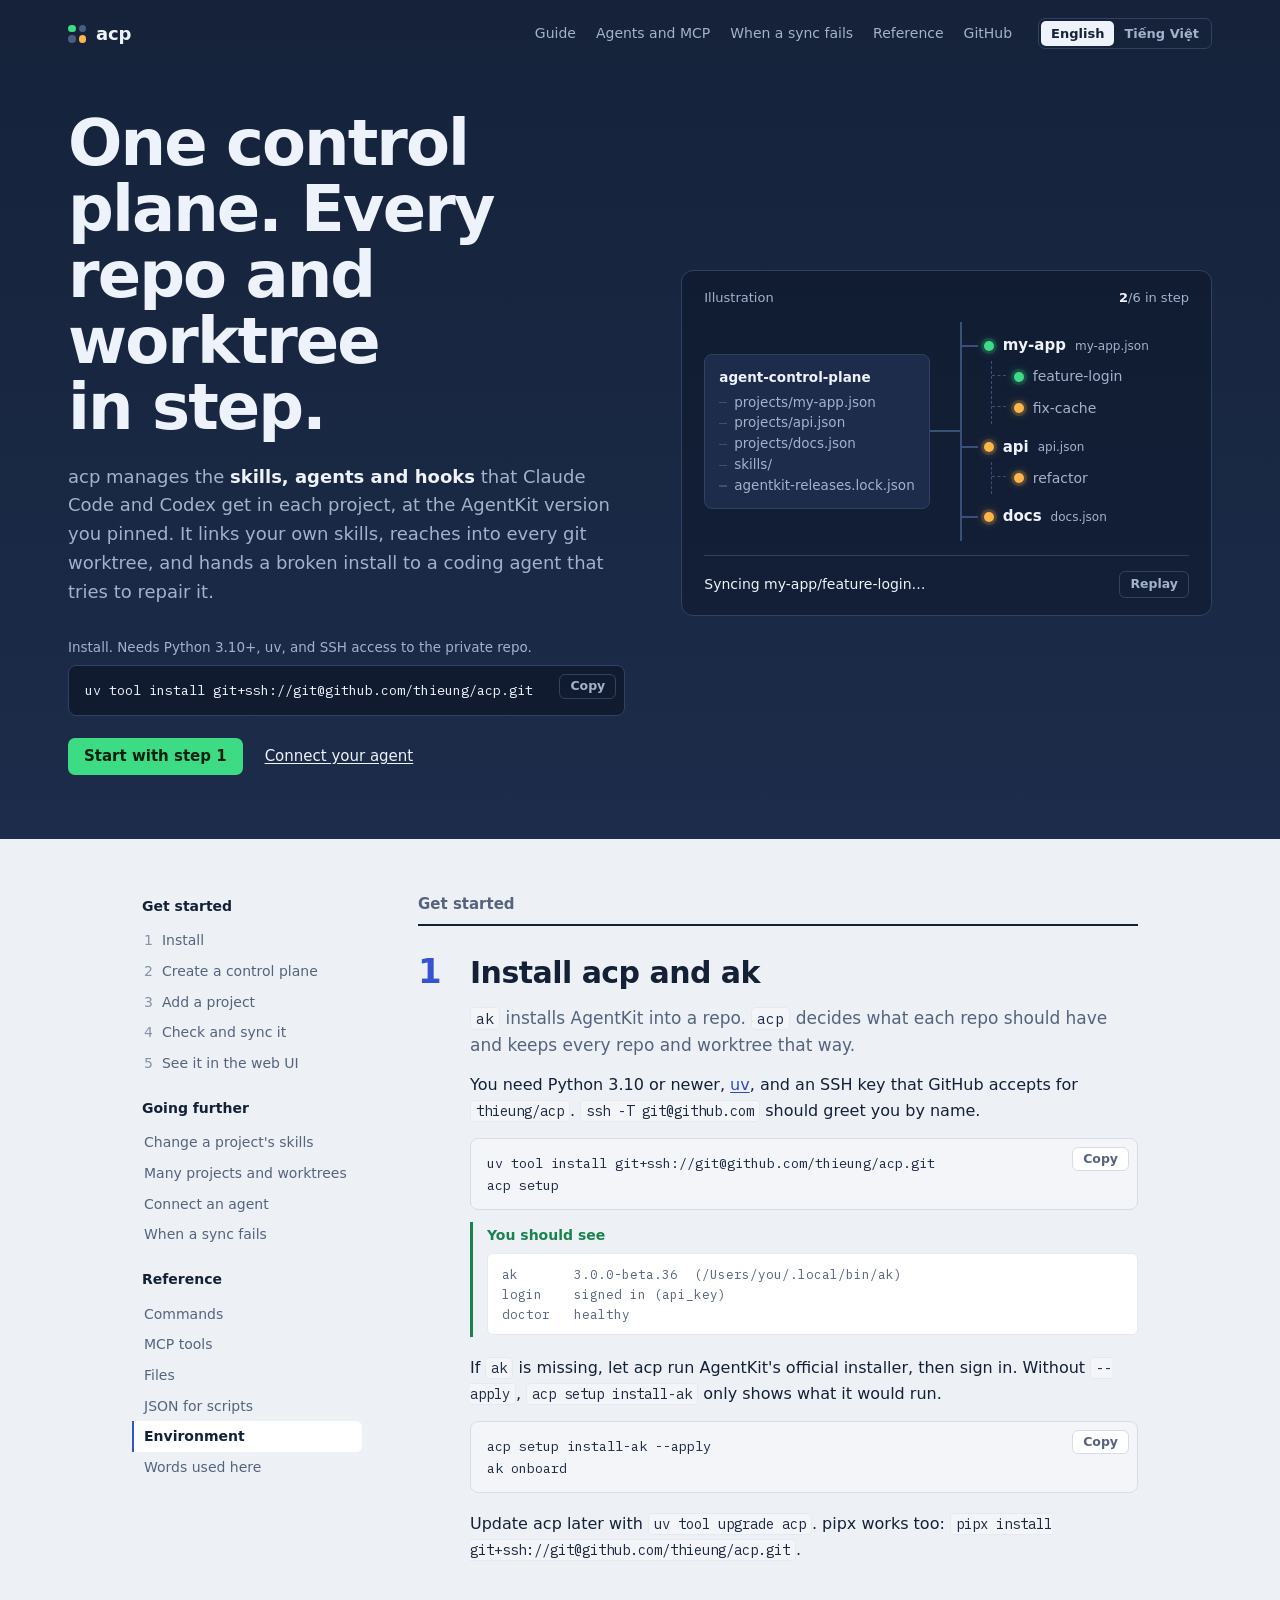
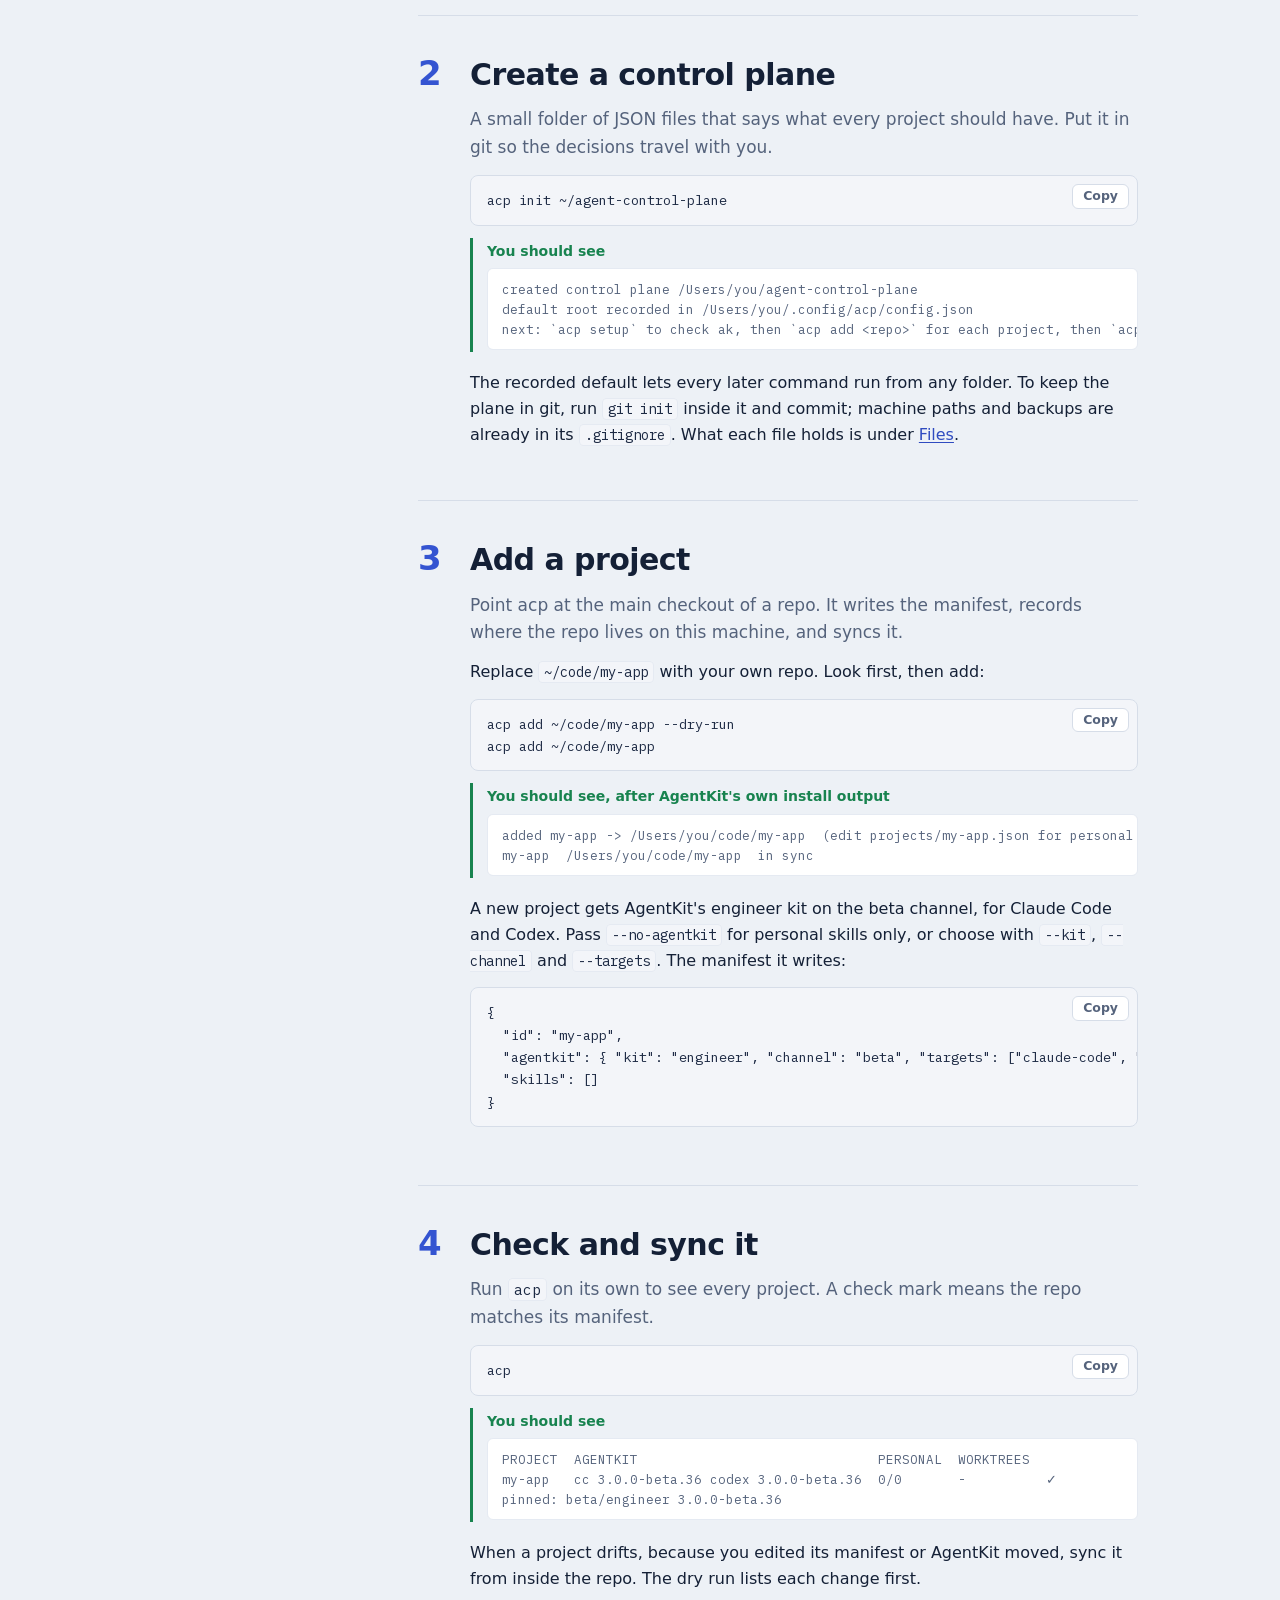
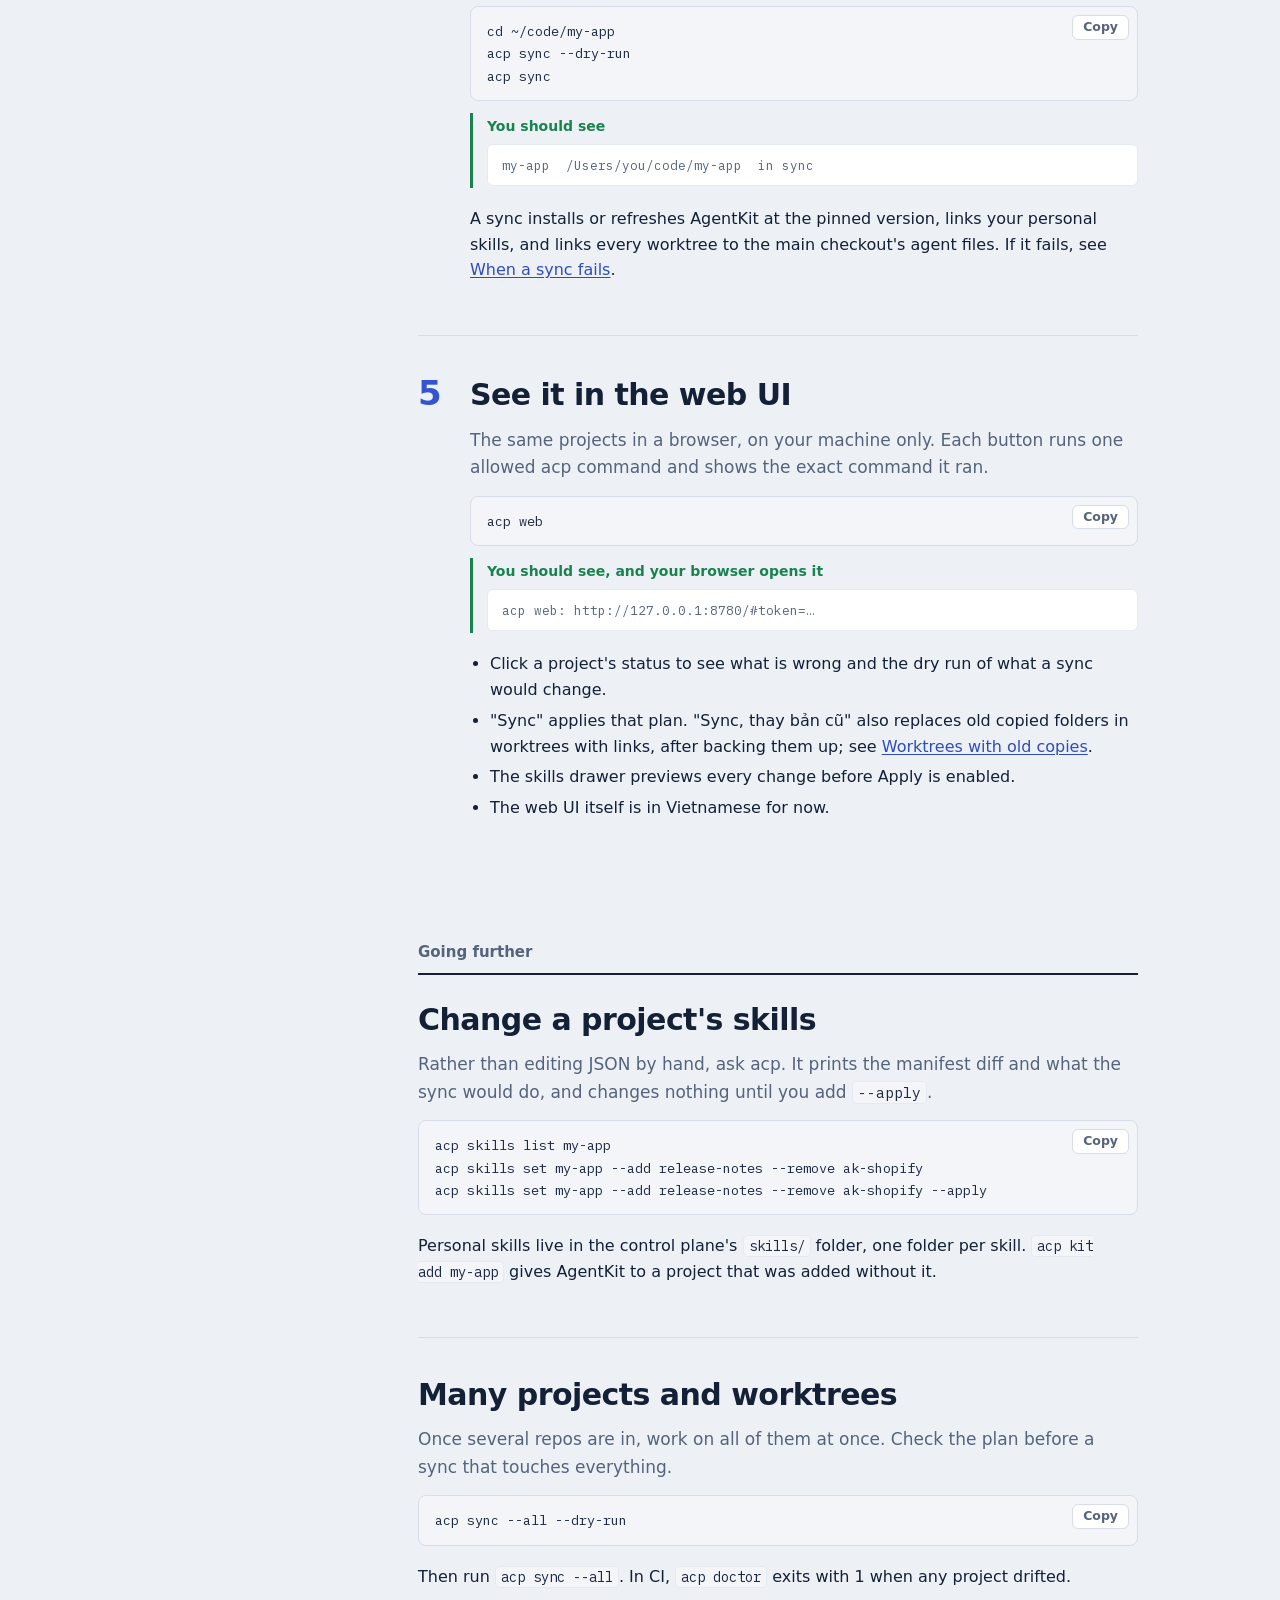
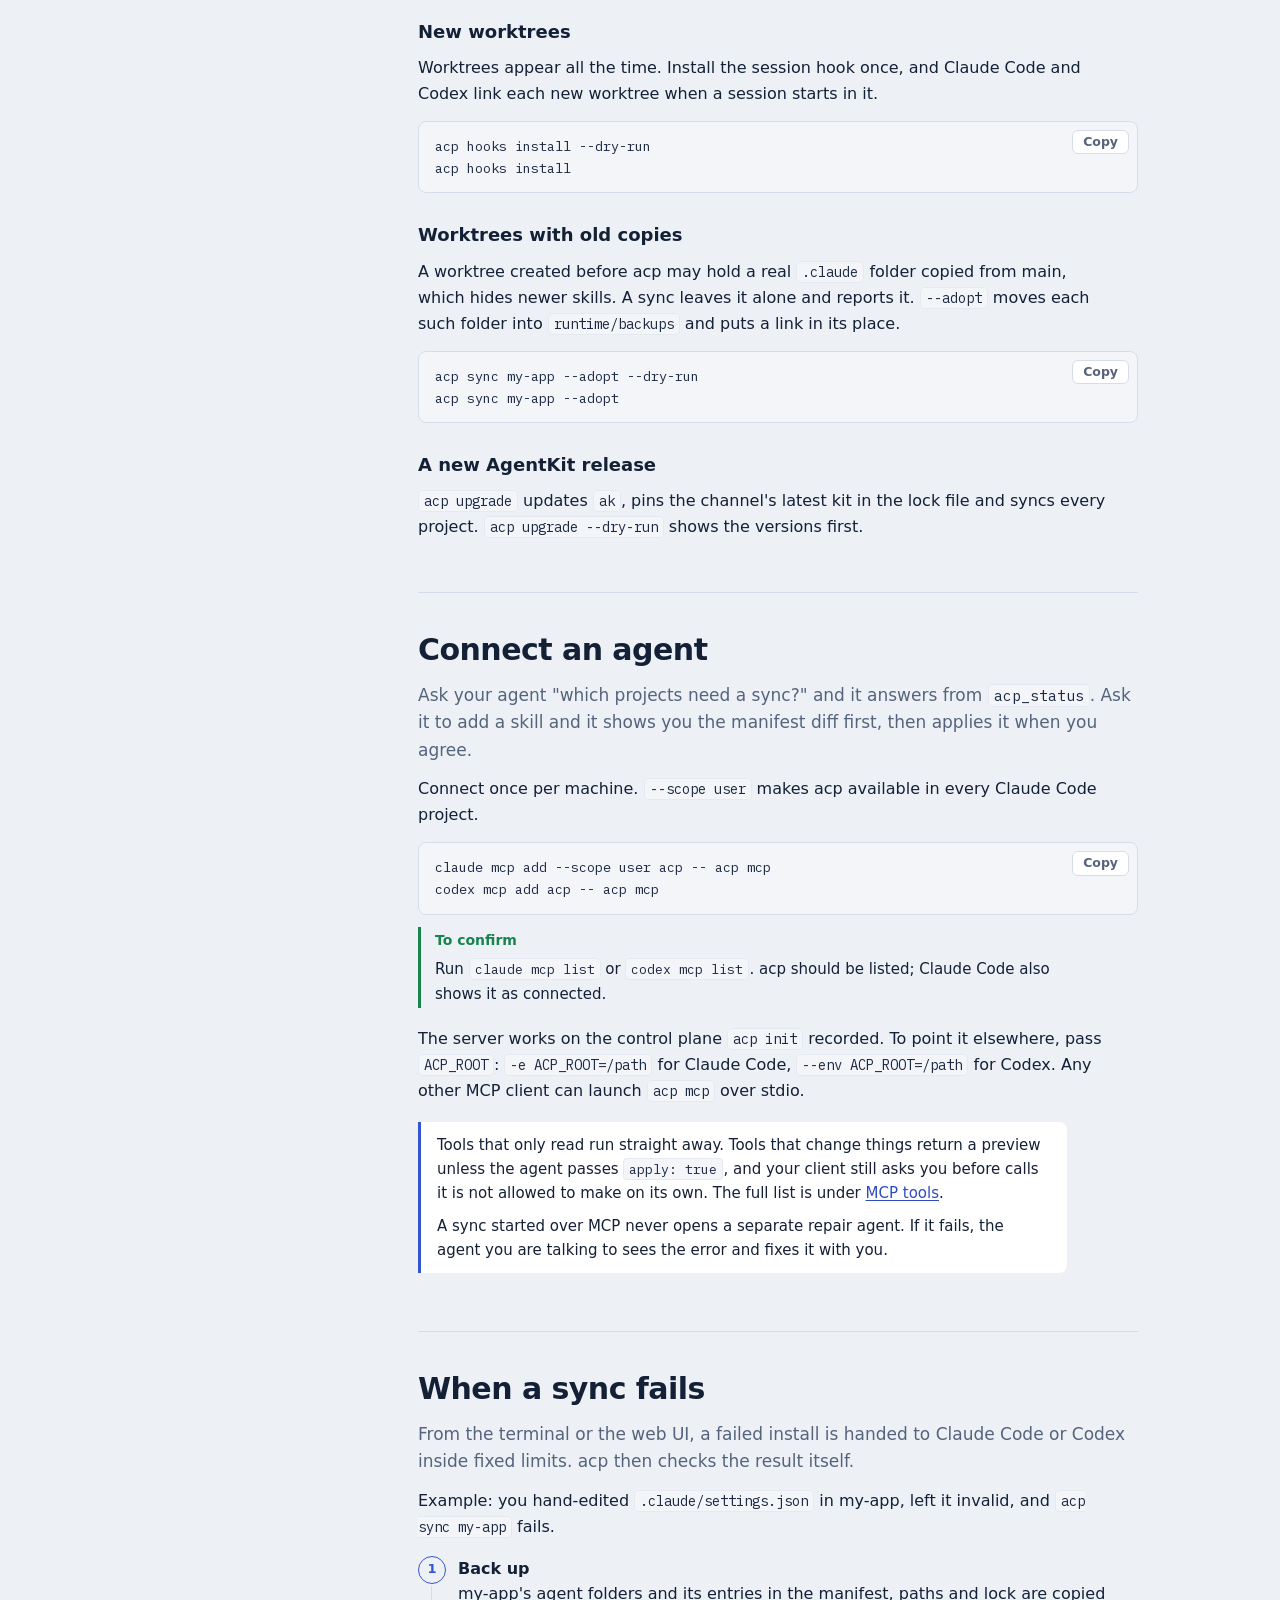
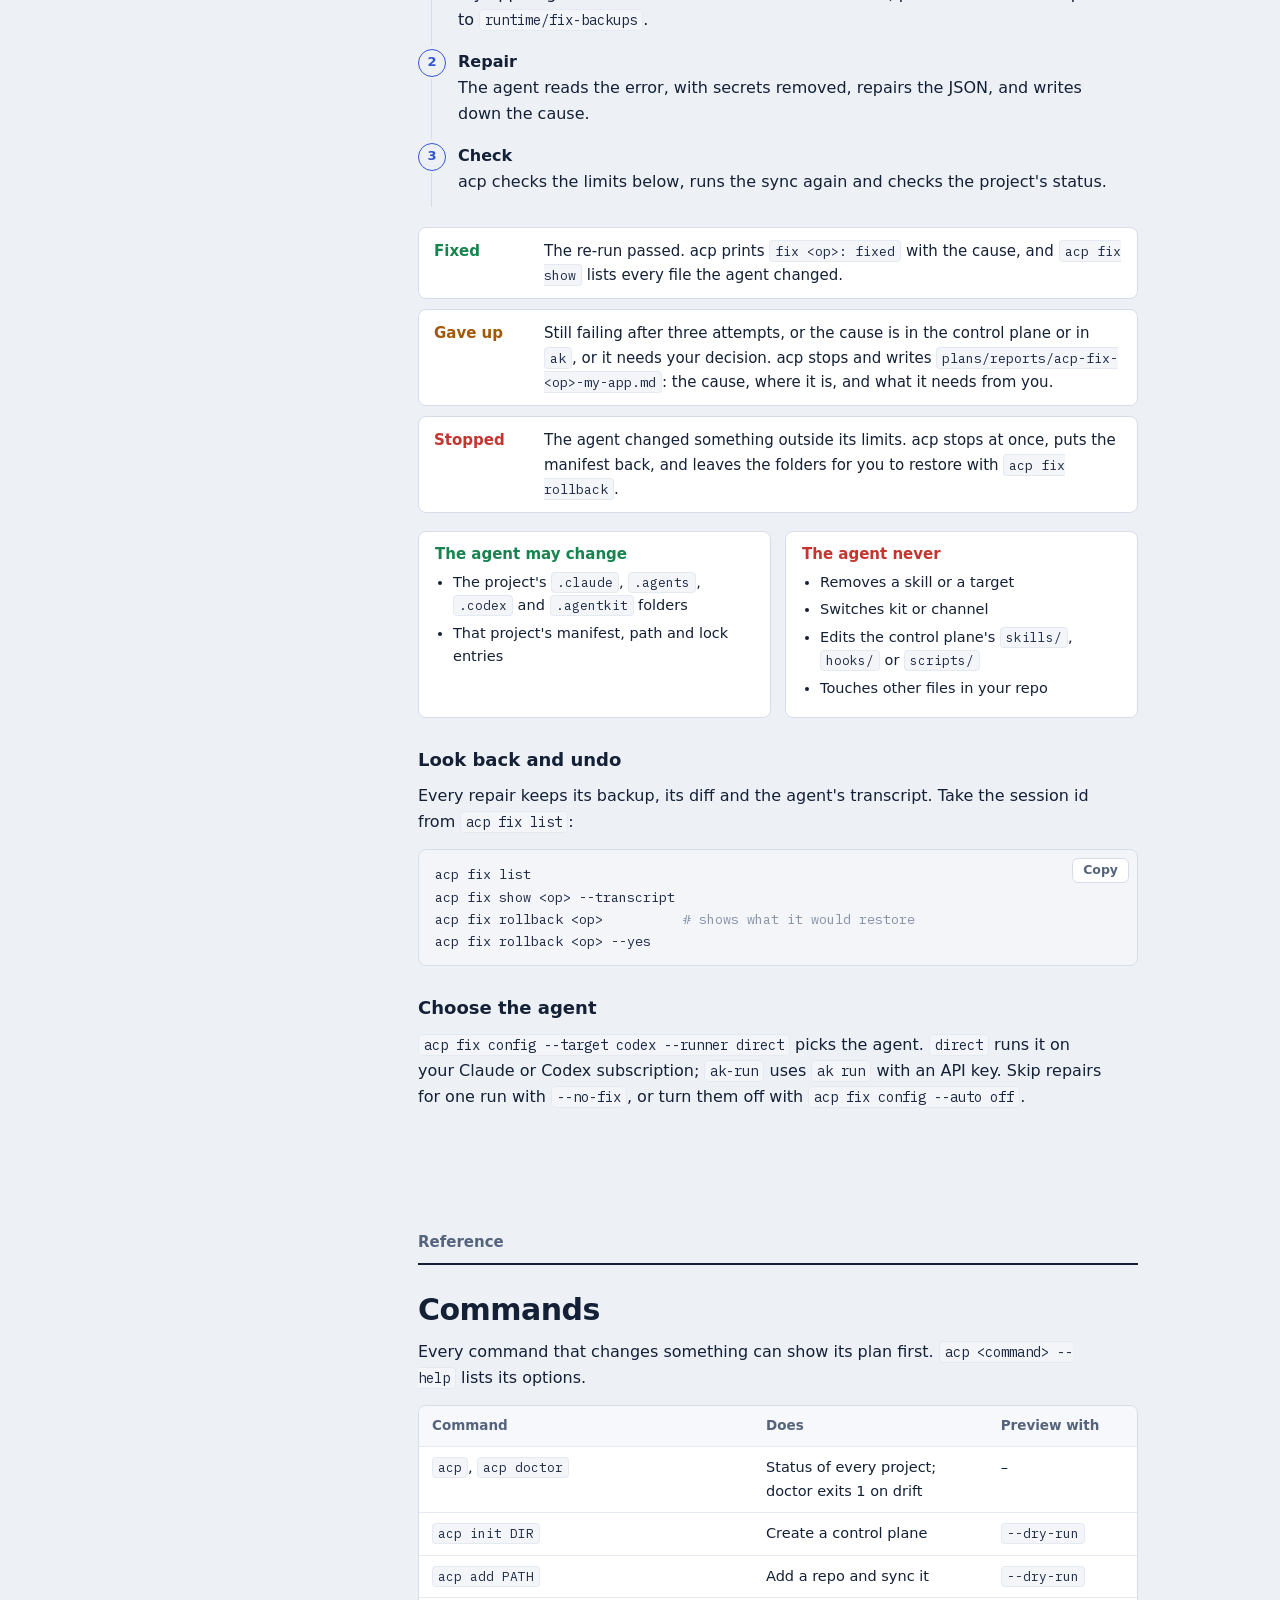
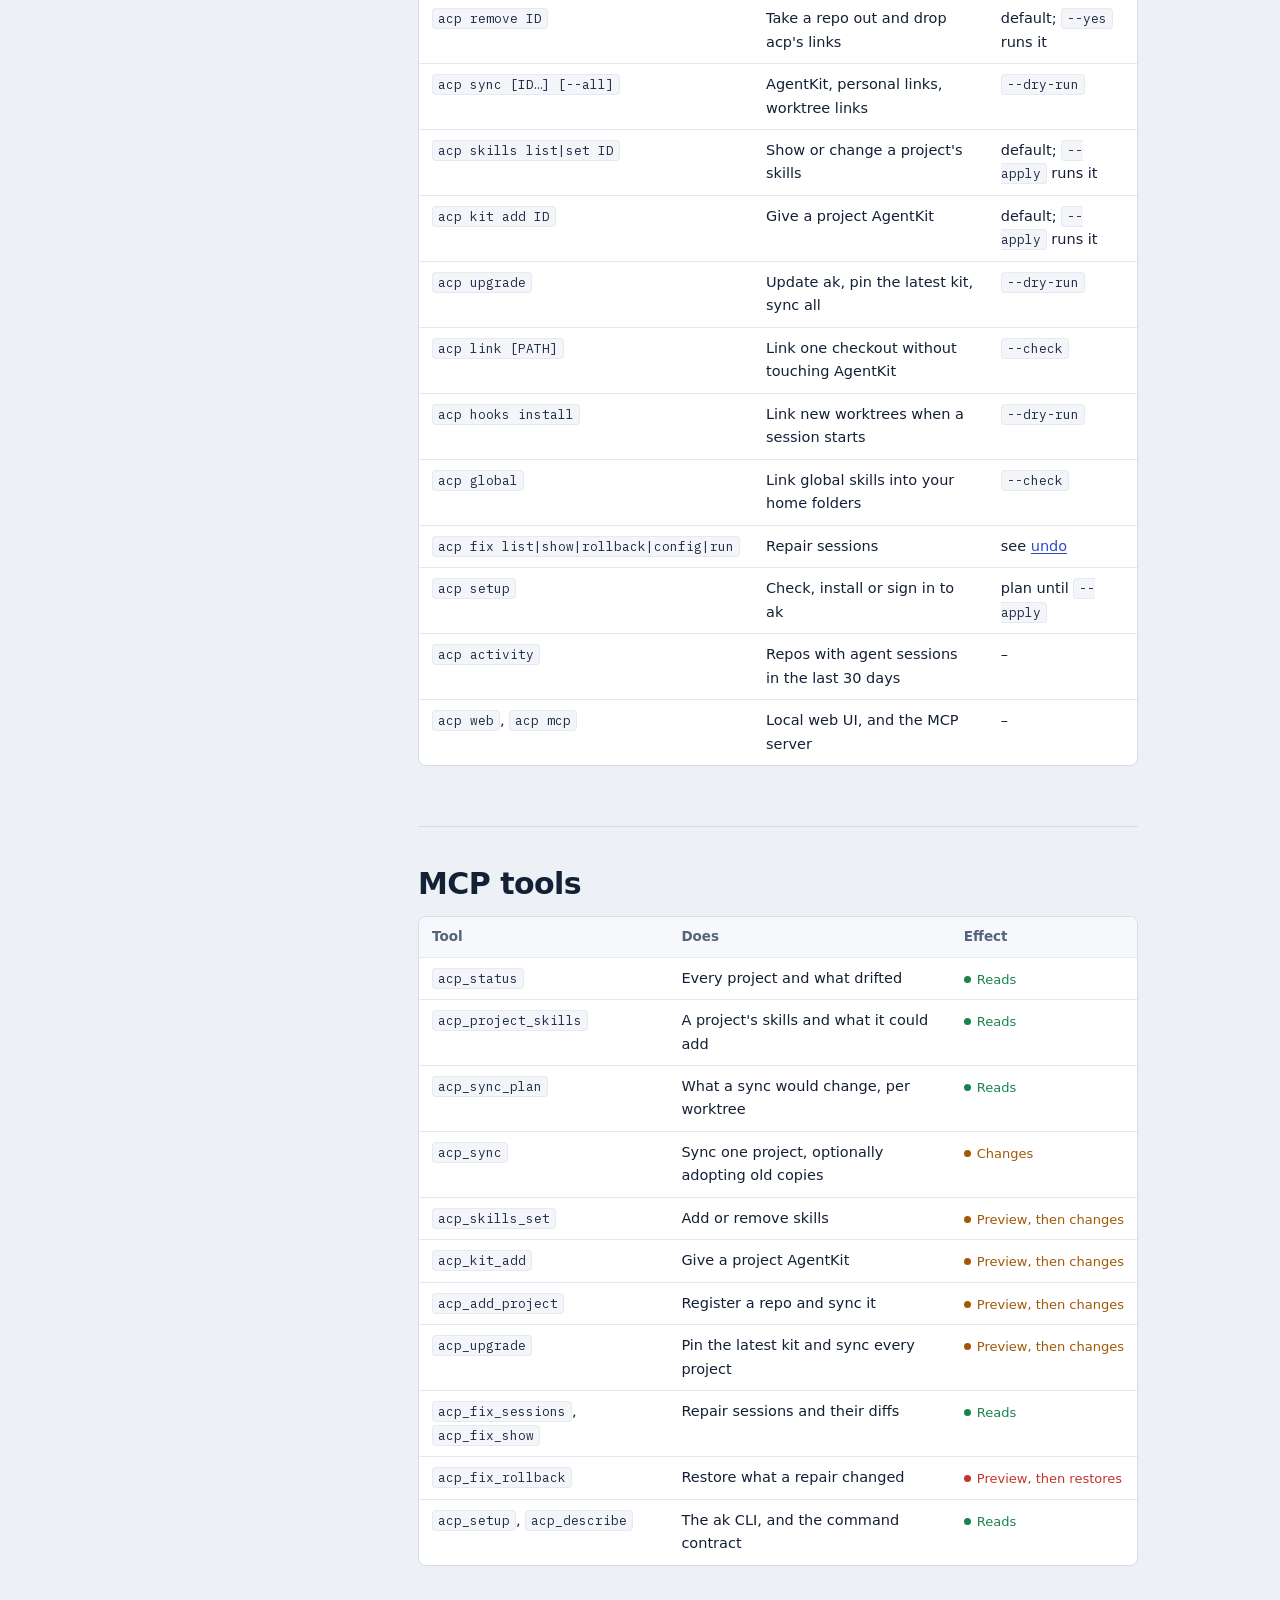
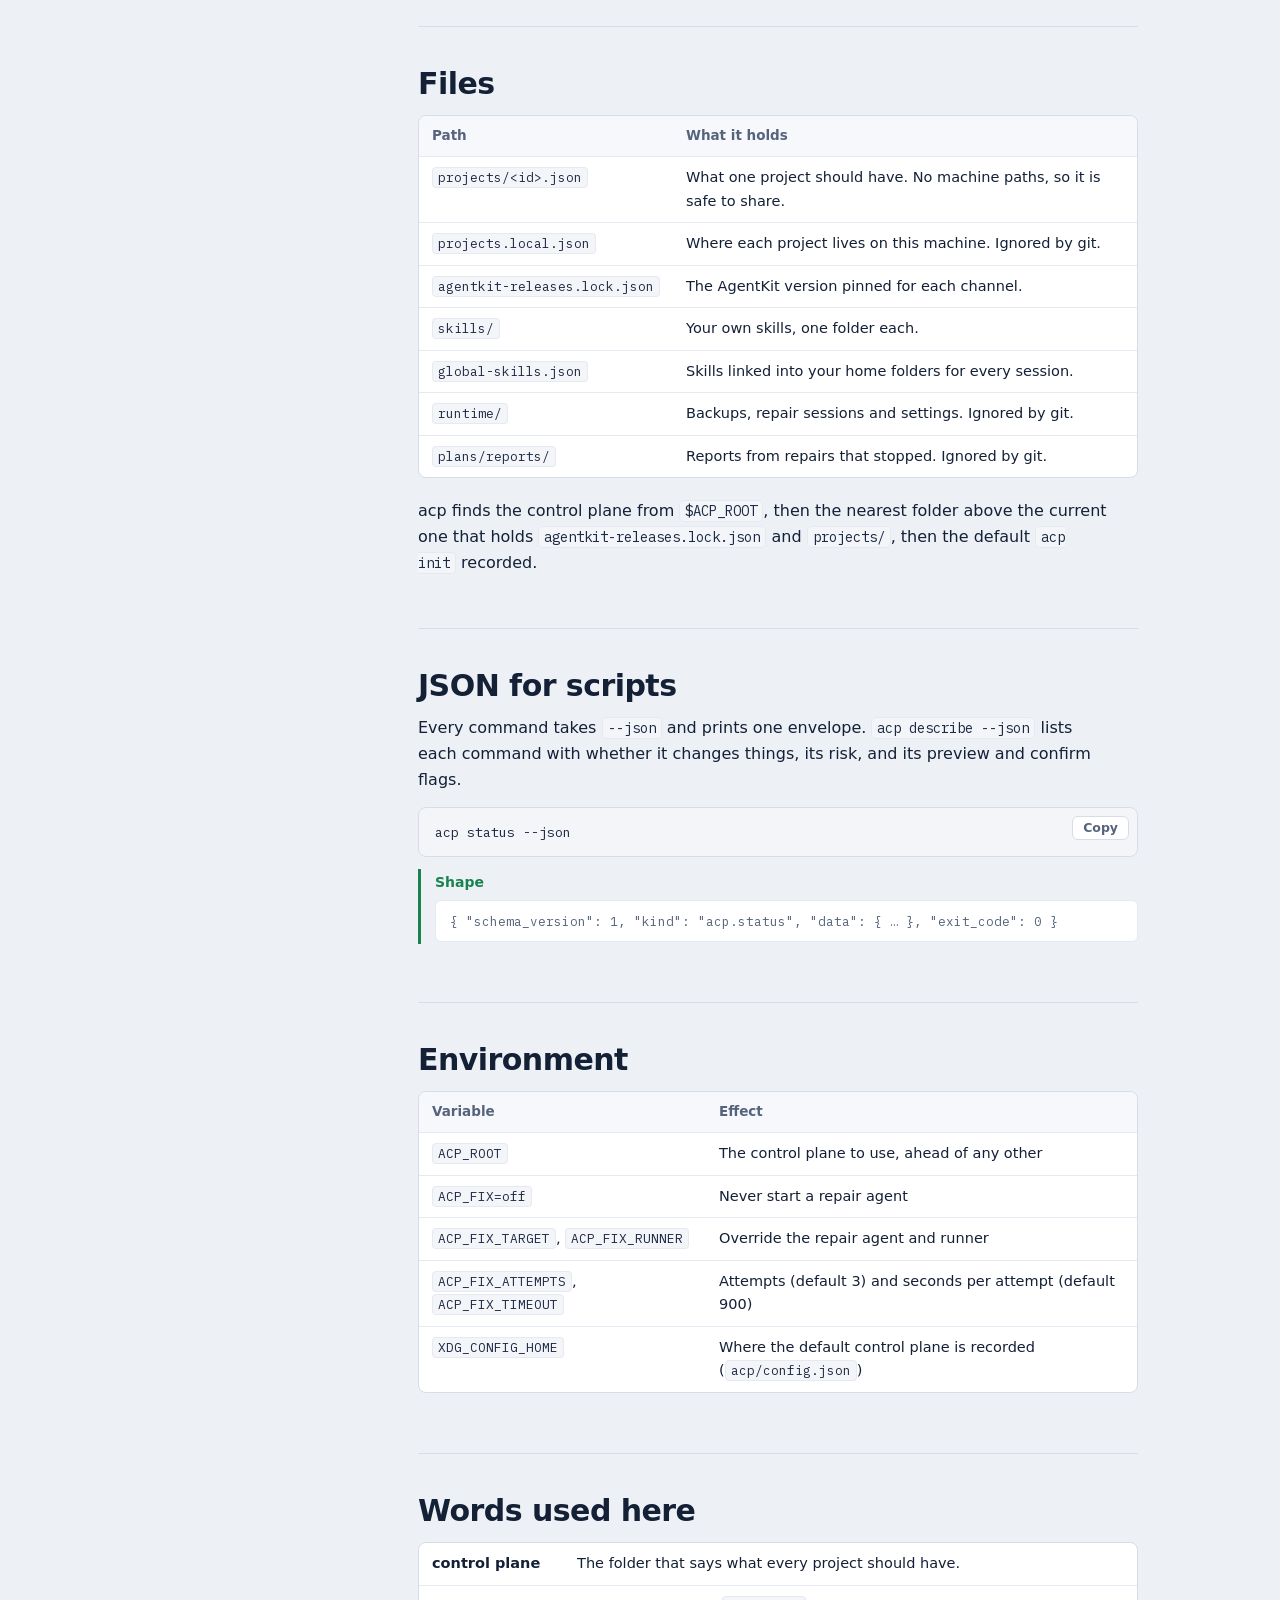
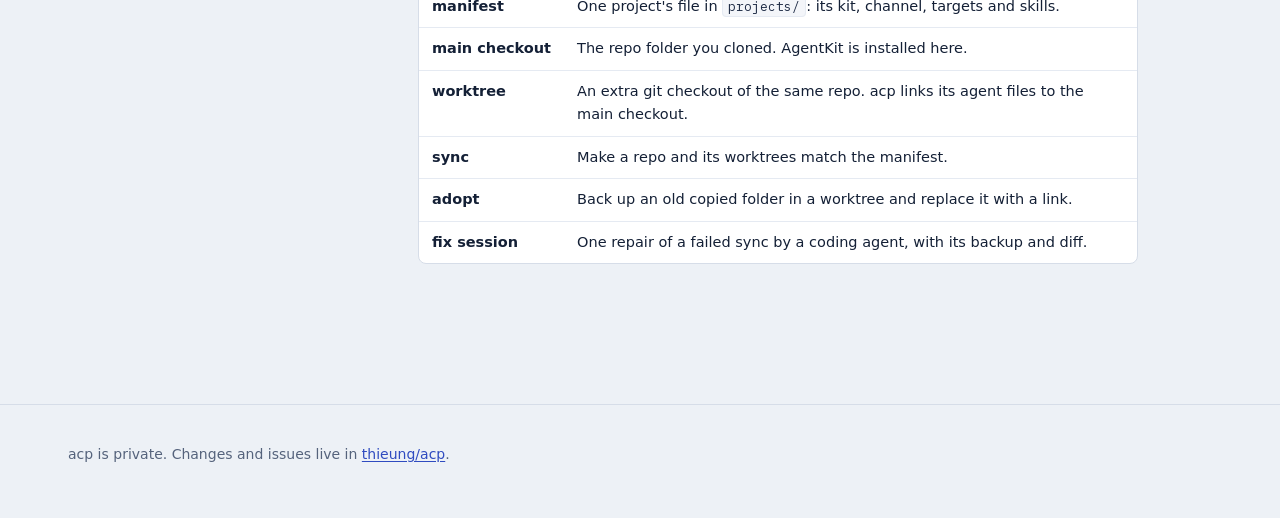
==== site/index.html @ dd4488a4 "feat: package acp as a CLI with MCP server, web UI and bilingual guide" ====
<!doctype html>
<html lang="en" data-lang="en">
<head>
<meta charset="utf-8">
<meta name="viewport" content="width=device-width, initial-scale=1">
<title>acp guide</title>
<meta name="description" content="acp keeps the skills, agents and hooks of Claude Code and Codex in step across your projects and worktrees.">
<style>
@font-face { font-family: Archivo; src: url(fonts/archivo-vietnamese.woff2) format("woff2"); font-weight: 400 900; font-stretch: 62% 125%; font-display: swap;
  unicode-range: U+0102-0103, U+0110-0111, U+0128-0129, U+0168-0169, U+01A0-01A1, U+01AF-01B0, U+0300-0301, U+0303-0304, U+0308-0309, U+0323, U+0329, U+1EA0-1EF9, U+20AB; }
@font-face { font-family: Archivo; src: url(fonts/archivo-latin.woff2) format("woff2"); font-weight: 400 900; font-stretch: 62% 125%; font-display: swap;
  unicode-range: U+0000-00FF, U+0131, U+0152-0153, U+02BB-02BC, U+02C6, U+02DA, U+02DC, U+0304, U+0308, U+0329, U+2000-206F, U+20AC, U+2122, U+2191, U+2193, U+2212, U+2215, U+FEFF, U+FFFD; }
@font-face { font-family: "Plex Mono"; src: url(fonts/plex-mono-latin.woff2) format("woff2"); font-weight: 400; font-display: swap; }

:root {
  color-scheme: light;
  --page: #edf1f6; --surface: #ffffff; --raised: #f6f8fb; --ink: #142036; --muted: #55637c; --faint: #8592a8;
  --line: #d6dde8; --line-soft: #e5eaf2; --accent: #3454d1; --link: #2f4bc0;
  --code-bg: #f3f5f9; --code-ink: #1d2a44;
  --ok: #18834f; --warn: #a35806; --bad: #c4352f;
  --band: #15223a; --band-2: #1c2c4a; --band-ink: #eef2fa; --band-muted: #a3b2cc; --band-line: #2f4264; --wire: #3a5079;
  --lamp-ok: #3ddc84; --lamp-warn: #ffb547; --lamp-bad: #ff5d57; --lamp-off: #4a5d80;
  --display: Archivo, "SF Pro Display", system-ui, -apple-system, "Segoe UI", sans-serif;
  --text: system-ui, -apple-system, "SF Pro Text", "Segoe UI", Roboto, sans-serif;
  --mono: "Plex Mono", ui-monospace, "SF Mono", Menlo, Consolas, monospace;
}
@media (prefers-color-scheme: dark) {
  :root {
    color-scheme: dark;
    --page: #0f1626; --surface: #162034; --raised: #1b2740; --ink: #e8edf6; --muted: #a0aec4; --faint: #7a88a2;
    --line: #2a3853; --line-soft: #223049; --accent: #8ea2ff; --link: #9fb0ff;
    --code-bg: #111a2b; --code-ink: #dbe3f2;
    --ok: #52cf8f; --warn: #f2ac4f; --bad: #ff7d74;
    --band: #0b1220; --band-2: #121c31; --band-line: #24324d; --wire: #34476c;
  }
}
* { box-sizing: border-box; }
html { -webkit-text-size-adjust: 100%; scroll-padding-top: 20px; }
body { margin: 0; background: var(--page); color: var(--ink); font: 16px/1.62 var(--text); }
:root[data-lang="en"] body [lang="vi"], :root[data-lang="vi"] body [lang="en"] { display: none !important; }
a { color: var(--link); text-underline-offset: 2px; }
:focus-visible { outline: 2px solid var(--accent); outline-offset: 2px; border-radius: 4px; }
code, pre { font-family: var(--mono); }
:not(pre) > code { font-size: .88em; background: var(--code-bg); border: 1px solid var(--line-soft); border-radius: 4px; padding: 1px 5px; color: var(--code-ink); overflow-wrap: anywhere; }
.wrap { max-width: 1200px; margin: 0 auto; padding: 0 28px; }

/* ----------------------------------------------------------------- band */
.band { background: linear-gradient(180deg, var(--band) 0%, var(--band-2) 100%); color: var(--band-ink); }
.topbar { display: flex; align-items: center; gap: 12px 26px; flex-wrap: wrap; padding: 18px 0; }
.brand { display: flex; align-items: center; gap: 10px; font: 750 18px/1 var(--display); font-stretch: 112%; letter-spacing: -.01em; color: var(--band-ink); text-decoration: none; }
.brand-mark { width: 18px; height: 18px; display: grid; grid-template-columns: 1fr 1fr; gap: 3px; }
.brand-mark i { border-radius: 50%; background: var(--lamp-off); }
.brand-mark i:nth-child(1) { background: var(--lamp-ok); } .brand-mark i:nth-child(4) { background: var(--lamp-warn); }
.topnav { display: flex; gap: 4px 20px; flex-wrap: wrap; margin-left: auto; font-size: 14px; }
.topnav a { color: var(--band-muted); text-decoration: none; }
.topnav a:hover { color: var(--band-ink); text-decoration: underline; }
.langs { display: inline-flex; border: 1px solid var(--band-line); border-radius: 7px; padding: 2px; }
.langs button { border: 0; background: transparent; color: var(--band-muted); font: 600 13px/1 var(--text); padding: 6px 10px; border-radius: 5px; cursor: pointer; }
.langs button[aria-pressed="true"] { background: var(--band-ink); color: var(--band); }

.hero { display: grid; grid-template-columns: minmax(0, 1.05fr) minmax(0, 1fr); gap: 40px 56px; align-items: center; padding: 44px 0 64px; }
.hero h1 { font: 800 clamp(38px, 5.2vw, 64px)/1.03 var(--display); font-stretch: 116%; letter-spacing: -.03em; margin: 0; text-wrap: balance; }
.lede { font-size: 18px; line-height: 1.6; color: var(--band-muted); margin: 22px 0 0; max-width: 52ch; }
.lede strong { color: var(--band-ink); font-weight: 600; }
.install { margin-top: 30px; max-width: 560px; }
.install-label { font-size: 13.5px; color: var(--band-muted); margin: 0 0 7px; }
.cta { display: flex; flex-wrap: wrap; gap: 10px 22px; align-items: center; margin-top: 22px; font-size: 15px; }
.btn { display: inline-flex; align-items: center; border-radius: 7px; padding: 11px 16px; font: 650 15px/1 var(--text); text-decoration: none; }
.btn-primary { background: var(--lamp-ok); color: #06210f; }
.btn-primary:hover { filter: brightness(1.06); }
.band .text-link { color: var(--band-ink); }

/* -------------------------------------------------------------- code */
.code { position: relative; background: var(--code-bg); border: 1px solid var(--line); border-radius: 8px; margin: 14px 0 18px; }
.code pre { margin: 0; padding: 13px 92px 13px 16px; overflow-x: auto; font-size: 13.5px; line-height: 1.65; color: var(--code-ink); }
.code .c { color: var(--faint); }
.copy { position: absolute; top: 8px; right: 8px; border: 1px solid var(--line); background: var(--surface); color: var(--muted);
  border-radius: 6px; padding: 5px 10px; font: 600 12.5px/1 var(--text); cursor: pointer; }
.copy:hover { color: var(--ink); border-color: var(--faint); }
.copy.done { color: var(--ok); border-color: var(--ok); }
.band .code { background: rgba(5, 10, 22, .45); border-color: var(--band-line); margin: 0; }
.band .code pre { color: var(--band-ink); }
.band .copy { background: transparent; border-color: var(--band-line); color: var(--band-muted); }
.band .copy:hover { color: var(--band-ink); border-color: var(--band-muted); }
.band .copy.done { color: var(--lamp-ok); border-color: var(--lamp-ok); }
.expect { margin: -6px 0 18px; border-left: 3px solid var(--ok); padding: 2px 0 2px 14px; }
.expect > .label { margin: 0 0 6px; font-size: 14px; font-weight: 600; color: var(--ok); }
.expect > p:not(.label) { margin: 0; font-size: 15px; }
.expect pre { margin: 0; padding: 10px 14px; overflow-x: auto; font-size: 12.5px; line-height: 1.6; color: var(--muted); background: var(--surface); border: 1px solid var(--line-soft); border-radius: 6px; }

/* --------------------------------------------------------- fleet demo */
.demo { margin: 0; background: rgba(5, 10, 22, .32); border: 1px solid var(--band-line); border-radius: 12px; padding: 16px 22px 14px; }
.demo-head { display: flex; justify-content: space-between; gap: 12px; font-size: 13px; color: var(--band-muted); margin-bottom: 14px; }
.demo-head b { color: var(--band-ink); font-weight: 600; font-variant-numeric: tabular-nums; }
.demo-grid { display: grid; grid-template-columns: auto 30px minmax(0, 1fr); align-items: center; }
.plane { border: 1px solid var(--band-line); background: var(--band-2); border-radius: 8px; padding: 12px 14px; font: 500 13.5px/1.55 var(--display); font-stretch: 88%; }
.plane-name { font-weight: 700; font-stretch: 100%; color: var(--band-ink); margin-bottom: 4px; }
.plane ul { list-style: none; margin: 0; padding: 0; color: var(--band-muted); }
.plane li { transition: color .3s; }
.plane li.lit { color: var(--lamp-warn); }
.plane li::before { content: ""; display: inline-block; width: 8px; height: 1.5px; background: var(--wire); vertical-align: middle; margin-right: 7px; }
.link-out { height: 2px; background: var(--wire); }
.repos, .trees { list-style: none; margin: 0; padding: 0; }
.repos { border-left: 2px solid var(--wire); padding: 6px 0; }
.repo { position: relative; padding: 5px 0 5px 22px; }
.repo::before { content: ""; position: absolute; left: 0; top: 17px; width: 16px; border-top: 2px solid var(--wire); }
.trees { margin: 2px 0 0 7px; border-left: 1.5px dashed var(--wire); }
.trees li { position: relative; padding: 3px 0 3px 22px; }
.trees li::before { content: ""; position: absolute; left: 0; top: 14px; width: 14px; border-top: 1.5px dashed var(--wire); }
.node { display: inline-flex; align-items: center; flex-wrap: wrap; gap: 4px 9px; font: 600 15px/1.3 var(--display); font-stretch: 100%; color: var(--band-ink); }
.trees .node { font-weight: 500; font-size: 14px; color: var(--band-muted); font-stretch: 92%; }
.node small { font: 500 12px/1 var(--text); color: var(--band-muted); }
.node .fixed { font: 600 11.5px/1 var(--text); color: var(--lamp-ok); border: 1px solid rgba(61, 220, 132, .45); border-radius: 4px; padding: 3px 5px; }
.lamp { width: 10px; height: 10px; border-radius: 50%; flex: none; background: var(--lamp-off); transition: background-color .3s, box-shadow .3s; }
.lamp.ok { background: var(--lamp-ok); box-shadow: 0 0 0 3px rgba(61, 220, 132, .14), 0 0 10px rgba(61, 220, 132, .55); }
.lamp.warn { background: var(--lamp-warn); box-shadow: 0 0 0 3px rgba(255, 181, 71, .16), 0 0 10px rgba(255, 181, 71, .5); }
.lamp.bad { background: var(--lamp-bad); box-shadow: 0 0 0 3px rgba(255, 93, 87, .16), 0 0 12px rgba(255, 93, 87, .6); }
.lamp.run { background: var(--lamp-warn); animation: blink 1s ease-in-out infinite; }
@keyframes blink { 50% { opacity: .25; } }
.demo-foot { display: flex; align-items: center; gap: 12px; margin-top: 14px; padding-top: 12px; border-top: 1px solid var(--band-line); min-height: 46px; }
.demo-status { flex: 1; margin: 0; font-size: 14px; color: var(--band-ink); }
.demo-status code { background: transparent; border: 0; padding: 0; color: var(--band-muted); font-size: 13px; }
.replay { border: 1px solid var(--band-line); background: transparent; color: var(--band-muted); border-radius: 6px; padding: 6px 10px; font: 600 12.5px/1 var(--text); cursor: pointer; }
.replay:hover { color: var(--band-ink); border-color: var(--band-muted); }

/* ------------------------------------------------------------- guide */
.guide { display: grid; grid-template-columns: 220px minmax(0, 720px); gap: 56px; padding: 56px 0 80px; justify-content: center; }
.toc { position: sticky; top: 24px; align-self: start; font-size: 14px; }
.toc > summary { display: none; }
.toc p { font-weight: 650; margin: 0 0 8px; color: var(--ink); }
.toc ol, .toc ul { list-style: none; margin: 0 0 18px; padding: 0; }
.toc a { display: flex; gap: 9px; padding: 4px 10px; margin-left: -10px; border-radius: 6px; color: var(--muted); text-decoration: none; border-left: 2px solid transparent; }
.toc a:hover { color: var(--ink); background: var(--surface); }
.toc a.here { color: var(--ink); font-weight: 600; border-left-color: var(--accent); border-radius: 0 6px 6px 0; background: var(--surface); }
.toc .n { color: var(--faint); font-variant-numeric: tabular-nums; min-width: 1ch; }
.toc a.here .n { color: var(--accent); }

h2.part { font: 700 15px/1.3 var(--display); font-stretch: 104%; letter-spacing: 0; color: var(--muted); margin: 0 0 28px; padding-bottom: 10px; border-bottom: 2px solid var(--ink); }
.step.last + h2.part { margin-top: 72px; }
.step { padding-bottom: 40px; margin-bottom: 40px; border-bottom: 1px solid var(--line); }
.step.last { border-bottom: 0; margin-bottom: 0; }
.step-head { display: grid; grid-template-columns: 52px minmax(0, 1fr); align-items: baseline; }
.step-n { font: 800 34px/1 var(--display); font-stretch: 116%; color: var(--accent); font-variant-numeric: tabular-nums; }
h2 { font: 750 clamp(25px, 2.6vw, 30px)/1.15 var(--display); font-stretch: 108%; letter-spacing: -.018em; margin: 0; }
h2 a, h3 a { color: inherit; text-decoration: none; }
h2 a:hover::after, h3 a:hover::after { content: " #"; color: var(--faint); }
.step-body { padding-left: 52px; }
h3 { font: 700 18px/1.3 var(--display); font-stretch: 104%; margin: 30px 0 6px; }
p { margin: 12px 0; max-width: 68ch; }
.intro { margin-top: 14px; font-size: 17px; color: var(--muted); }
ul.plain { padding-left: 20px; margin: 10px 0; max-width: 68ch; }
ul.plain li { margin: 5px 0; }
.note { border-left: 3px solid var(--accent); background: var(--surface); border-radius: 0 8px 8px 0; padding: 11px 16px; margin: 18px 0; font-size: 15px; max-width: 68ch; }
.note p { margin: 0; }
.note p + p { margin-top: 8px; }

.table { overflow-x: auto; margin: 14px 0 20px; border: 1px solid var(--line); border-radius: 8px; background: var(--surface); }
table { width: 100%; border-collapse: collapse; font-size: 14.5px; }
th, td { text-align: left; padding: 9px 13px; border-bottom: 1px solid var(--line-soft); vertical-align: top; }
th { font-weight: 650; color: var(--muted); background: var(--raised); font-size: 13.5px; }
tr:last-child td { border-bottom: 0; }
td:first-child code { white-space: nowrap; }
.words td:first-child { font-weight: 600; white-space: nowrap; }
.tag { display: inline-flex; align-items: center; gap: 6px; font-size: 13px; white-space: nowrap; }
.tag::before { content: ""; width: 7px; height: 7px; border-radius: 50%; }
.tag.read { color: var(--ok); } .tag.read::before { background: var(--ok); }
.tag.change { color: var(--warn); } .tag.change::before { background: var(--warn); }
.tag.risk { color: var(--bad); } .tag.risk::before { background: var(--bad); }

.flow { list-style: none; counter-reset: flow; margin: 16px 0; padding: 0; max-width: 68ch; }
.flow li { counter-increment: flow; position: relative; padding: 0 0 16px 40px; }
.flow li::before { content: counter(flow); position: absolute; left: 0; top: 0; width: 26px; height: 26px; border-radius: 50%;
  border: 1.5px solid var(--accent); color: var(--accent); font: 700 13px/23px var(--text); text-align: center; }
.flow li::after { content: ""; position: absolute; left: 12.5px; top: 30px; bottom: 4px; border-left: 1.5px solid var(--line); }
.flow li:last-child::after { display: none; }
.flow b { display: block; }
.outcomes { display: grid; gap: 10px; margin: 16px 0; }
.outcome { display: grid; grid-template-columns: 96px minmax(0, 1fr); gap: 14px; background: var(--surface); border: 1px solid var(--line); border-radius: 8px; padding: 11px 15px; font-size: 15px; }
.outcome > b { font-family: var(--display); font-stretch: 104%; }
.outcome.ok > b { color: var(--ok); } .outcome.gave-up > b { color: var(--warn); } .outcome.violated > b { color: var(--bad); }
.outcome p { margin: 0; }
.limits { display: grid; grid-template-columns: 1fr 1fr; gap: 14px; margin: 18px 0; }
.limits section { background: var(--surface); border: 1px solid var(--line); border-radius: 8px; padding: 13px 16px; }
.limits h4 { margin: 0 0 6px; font: 700 15px/1.3 var(--display); font-stretch: 104%; }
.limits .may h4 { color: var(--ok); } .limits .never h4 { color: var(--bad); }
.limits ul { margin: 0; padding-left: 18px; font-size: 14.5px; }
.limits li { margin: 4px 0; }

footer { border-top: 1px solid var(--line); padding: 26px 0 40px; color: var(--muted); font-size: 14px; }

@media (prefers-reduced-motion: reduce) { *, *::before, *::after { animation: none !important; transition: none !important; } }
@media (max-width: 1000px) {
  .hero { grid-template-columns: minmax(0, 1fr); padding-top: 28px; }
  .guide { grid-template-columns: minmax(0, 1fr); gap: 0; padding-top: 32px; }
  .toc { position: static; margin-bottom: 34px; background: var(--surface); border: 1px solid var(--line); border-radius: 10px; }
  .toc > summary { display: flex; justify-content: space-between; align-items: center; padding: 12px 16px; font-weight: 650; cursor: pointer; list-style: none; }
  .toc > summary::-webkit-details-marker { display: none; }
  .toc > summary::after { content: "+"; font-size: 20px; line-height: 1; color: var(--muted); }
  .toc[open] > summary::after { content: "\2212"; }
  .toc-body { padding: 0 16px 4px; }
  .toc a { margin-left: 0; }
}
@media (max-width: 640px) {
  .wrap { padding: 0 16px; }
  .topnav { order: 3; margin-left: 0; width: 100%; }
  .langs { margin-left: auto; }
  .demo { padding: 14px 14px 12px; }
  .demo-grid { grid-template-columns: minmax(0, 1fr); }
  .link-out { width: 2px; height: 18px; margin-left: 24px; }
  .repos { margin-left: 24px; }
  .step-head { grid-template-columns: 40px minmax(0, 1fr); }
  .step-n { font-size: 28px; }
  .step-body { padding-left: 0; }
  .limits { grid-template-columns: minmax(0, 1fr); }
  .outcome { grid-template-columns: minmax(0, 1fr); gap: 4px; }
  .code pre { padding-right: 16px; padding-top: 40px; }
}
</style>
</head>
<body>
<header class="band">
  <div class="wrap">
    <div class="topbar">
      <a class="brand" href="#top" id="top"><span class="brand-mark" aria-hidden="true"><i></i><i></i><i></i><i></i></span>acp</a>
      <nav class="topnav" aria-label="Page">
        <a href="#guide"><span lang="en">Guide</span><span lang="vi">Hướng dẫn</span></a>
        <a href="#mcp"><span lang="en">Agents and MCP</span><span lang="vi">Agent và MCP</span></a>
        <a href="#when-sync-fails"><span lang="en">When a sync fails</span><span lang="vi">Khi sync lỗi</span></a>
        <a href="#commands"><span lang="en">Reference</span><span lang="vi">Tra cứu</span></a>
        <a href="https://github.com/thieung/acp">GitHub</a>
      </nav>
      <div class="langs" role="group" aria-label="Language / Ngôn ngữ">
        <button type="button" data-set-lang="en" aria-pressed="true">English</button>
        <button type="button" data-set-lang="vi" aria-pressed="false">Tiếng Việt</button>
      </div>
    </div>

    <div class="hero">
      <div>
        <h1><span lang="en">One control plane. Every repo and worktree in step.</span><span lang="vi">Một control plane. Đồng bộ mọi repo và worktree.</span></h1>
        <p class="lede" lang="en">acp manages the <strong>skills, agents and hooks</strong> that Claude Code and Codex get in each project, at the AgentKit version you pinned. It links your own skills, reaches into every git worktree, and hands a broken install to a coding agent that tries to repair it.</p>
        <p class="lede" lang="vi">acp quản lý <strong>skills, agents và hooks</strong> mà Claude Code và Codex nhận được ở mỗi project, theo đúng phiên bản AgentKit bạn đã ghim. Nó link các skill của riêng bạn, phủ tới từng git worktree, và giao bản cài bị hỏng cho một coding agent để thử sửa.</p>
        <div class="install">
          <p class="install-label"><span lang="en">Install. Needs Python 3.10+, uv, and SSH access to the private repo.</span><span lang="vi">Cài đặt. Cần Python 3.10+, uv và quyền SSH vào repo private.</span></p>
          <div class="code"><pre><code>uv tool install git+ssh://git@github.com/thieung/acp.git</code></pre><button type="button" class="copy"></button></div>
        </div>
        <div class="cta">
          <a class="btn btn-primary" href="#install"><span lang="en">Start with step 1</span><span lang="vi">Bắt đầu từ bước 1</span></a>
          <a class="text-link" href="#mcp"><span lang="en">Connect your agent</span><span lang="vi">Kết nối agent của bạn</span></a>
        </div>
      </div>

      <figure class="demo" aria-labelledby="demoStatus">
        <div class="demo-head">
          <span><span lang="en">Illustration</span><span lang="vi">Minh họa</span></span>
          <span id="demoCount" aria-hidden="true"></span>
        </div>
        <div class="demo-grid">
          <div class="plane">
            <div class="plane-name">agent-control-plane</div>
            <ul>
              <li data-manifest="my-app">projects/my-app.json</li>
              <li data-manifest="api">projects/api.json</li>
              <li data-manifest="docs">projects/docs.json</li>
              <li>skills/</li>
              <li>agentkit-releases.lock.json</li>
            </ul>
          </div>
          <div class="link-out" aria-hidden="true"></div>
          <ul class="repos">
            <li class="repo"><span class="node" data-node="my-app"><i class="lamp"></i>my-app <small>my-app.json</small></span>
              <ul class="trees">
                <li><span class="node" data-node="my-app/feature-login"><i class="lamp"></i>feature-login</span></li>
                <li><span class="node" data-node="my-app/fix-cache"><i class="lamp"></i>fix-cache</span></li>
              </ul>
            </li>
            <li class="repo"><span class="node" data-node="api"><i class="lamp"></i>api <small>api.json</small></span>
              <ul class="trees">
                <li><span class="node" data-node="api/refactor"><i class="lamp"></i>refactor</span></li>
              </ul>
            </li>
            <li class="repo"><span class="node" data-node="docs"><i class="lamp"></i>docs <small>docs.json</small></span></li>
          </ul>
        </div>
        <div class="demo-foot">
          <p class="demo-status" id="demoStatus" aria-live="polite"></p>
          <button type="button" class="replay"><span lang="en">Replay</span><span lang="vi">Chạy lại</span></button>
        </div>
      </figure>
    </div>
  </div>
</header>

<div class="wrap">
  <div class="guide" id="guide">
    <details class="toc" open>
      <summary><span lang="en">Contents</span><span lang="vi">Nội dung</span></summary>
      <nav class="toc-body" aria-label="Guide">
        <p><span lang="en">Get started</span><span lang="vi">Bắt đầu</span></p>
        <ol>
          <li><a href="#install"><span class="n">1</span><span><span lang="en">Install</span><span lang="vi">Cài đặt</span></span></a></li>
          <li><a href="#control-plane"><span class="n">2</span><span><span lang="en">Create a control plane</span><span lang="vi">Tạo control plane</span></span></a></li>
          <li><a href="#add-project"><span class="n">3</span><span><span lang="en">Add a project</span><span lang="vi">Thêm một project</span></span></a></li>
          <li><a href="#sync"><span class="n">4</span><span><span lang="en">Check and sync it</span><span lang="vi">Kiểm tra và sync</span></span></a></li>
          <li><a href="#web"><span class="n">5</span><span><span lang="en">See it in the web UI</span><span lang="vi">Xem trên web UI</span></span></a></li>
        </ol>
        <p><span lang="en">Going further</span><span lang="vi">Dùng nhiều hơn</span></p>
        <ul>
          <li><a href="#skills"><span lang="en">Change a project's skills</span><span lang="vi">Đổi skill của project</span></a></li>
          <li><a href="#fleet"><span lang="en">Many projects and worktrees</span><span lang="vi">Nhiều project và worktree</span></a></li>
          <li><a href="#mcp"><span lang="en">Connect an agent</span><span lang="vi">Kết nối agent</span></a></li>
          <li><a href="#when-sync-fails"><span lang="en">When a sync fails</span><span lang="vi">Khi sync lỗi</span></a></li>
        </ul>
        <p><span lang="en">Reference</span><span lang="vi">Tra cứu</span></p>
        <ul>
          <li><a href="#commands"><span lang="en">Commands</span><span lang="vi">Lệnh</span></a></li>
          <li><a href="#mcp-tools"><span lang="en">MCP tools</span><span lang="vi">Tool MCP</span></a></li>
          <li><a href="#files"><span lang="en">Files</span><span lang="vi">File</span></a></li>
          <li><a href="#json"><span lang="en">JSON for scripts</span><span lang="vi">JSON cho script</span></a></li>
          <li><a href="#environment"><span lang="en">Environment</span><span lang="vi">Biến môi trường</span></a></li>
          <li><a href="#words"><span lang="en">Words used here</span><span lang="vi">Thuật ngữ</span></a></li>
        </ul>
      </nav>
    </details>

    <main>
      <h2 class="part"><span lang="en">Get started</span><span lang="vi">Bắt đầu</span></h2>

      <section class="step" id="install">
        <div class="step-head"><span class="step-n">1</span><h2><a href="#install"><span lang="en">Install acp and ak</span><span lang="vi">Cài acp và ak</span></a></h2></div>
        <div class="step-body">
          <p class="intro" lang="en"><code>ak</code> installs AgentKit into a repo. <code>acp</code> decides what each repo should have and keeps every repo and worktree that way.</p>
          <p class="intro" lang="vi"><code>ak</code> cài AgentKit vào một repo. <code>acp</code> quyết định mỗi repo cần có gì và giữ mọi repo, mọi worktree đúng như thế.</p>
          <p lang="en">You need Python 3.10 or newer, <a href="https://docs.astral.sh/uv/">uv</a>, and an SSH key that GitHub accepts for <code>thieung/acp</code>. <code>ssh -T git@github.com</code> should greet you by name.</p>
          <p lang="vi">Bạn cần Python 3.10 trở lên, <a href="https://docs.astral.sh/uv/">uv</a>, và một SSH key được GitHub chấp nhận cho <code>thieung/acp</code>. Lệnh <code>ssh -T git@github.com</code> phải chào đúng tên bạn.</p>
          <div class="code"><pre><code>uv tool install git+ssh://git@github.com/thieung/acp.git
acp setup</code></pre><button type="button" class="copy"></button></div>
          <div class="expect">
            <p class="label"><span lang="en">You should see</span><span lang="vi">Kết quả mong đợi</span></p>
<pre>ak       3.0.0-beta.36  (/Users/you/.local/bin/ak)
login    signed in (api_key)
doctor   healthy</pre>
          </div>
          <p lang="en">If <code>ak</code> is missing, let acp run AgentKit's official installer, then sign in. Without <code>--apply</code>, <code>acp setup install-ak</code> only shows what it would run.</p>
          <p lang="vi">Nếu chưa có <code>ak</code>, để acp chạy installer chính thức của AgentKit rồi đăng nhập. Không có <code>--apply</code> thì <code>acp setup install-ak</code> chỉ hiện những gì nó sẽ chạy.</p>
          <div class="code"><pre><code>acp setup install-ak --apply
ak onboard</code></pre><button type="button" class="copy"></button></div>
          <p lang="en">Update acp later with <code>uv tool upgrade acp</code>. pipx works too: <code>pipx install git+ssh://git@github.com/thieung/acp.git</code>.</p>
          <p lang="vi">Cập nhật acp sau này bằng <code>uv tool upgrade acp</code>. Dùng pipx cũng được: <code>pipx install git+ssh://git@github.com/thieung/acp.git</code>.</p>
        </div>
      </section>

      <section class="step" id="control-plane">
        <div class="step-head"><span class="step-n">2</span><h2><a href="#control-plane"><span lang="en">Create a control plane</span><span lang="vi">Tạo control plane</span></a></h2></div>
        <div class="step-body">
          <p class="intro" lang="en">A small folder of JSON files that says what every project should have. Put it in git so the decisions travel with you.</p>
          <p class="intro" lang="vi">Một thư mục nhỏ gồm các file JSON, ghi rõ mỗi project cần có gì. Hãy để nó trong git để các quyết định đi theo bạn sang máy khác.</p>
          <div class="code"><pre><code>acp init ~/agent-control-plane</code></pre><button type="button" class="copy"></button></div>
          <div class="expect">
            <p class="label"><span lang="en">You should see</span><span lang="vi">Kết quả mong đợi</span></p>
<pre>created control plane /Users/you/agent-control-plane
default root recorded in /Users/you/.config/acp/config.json
next: `acp setup` to check ak, then `acp add &lt;repo&gt;` for each project, then `acp web`</pre>
          </div>
          <p lang="en">The recorded default lets every later command run from any folder. To keep the plane in git, run <code>git init</code> inside it and commit; machine paths and backups are already in its <code>.gitignore</code>. What each file holds is under <a href="#files">Files</a>.</p>
          <p lang="vi">Nhờ mặc định đã ghi, mọi lệnh sau đó chạy được từ bất kỳ thư mục nào. Muốn đưa control plane vào git, chạy <code>git init</code> bên trong rồi commit; đường dẫn máy và bản sao lưu đã nằm sẵn trong <code>.gitignore</code>. Mỗi file chứa gì có ở mục <a href="#files">File</a>.</p>
        </div>
      </section>

      <section class="step" id="add-project">
        <div class="step-head"><span class="step-n">3</span><h2><a href="#add-project"><span lang="en">Add a project</span><span lang="vi">Thêm một project</span></a></h2></div>
        <div class="step-body">
          <p class="intro" lang="en">Point acp at the main checkout of a repo. It writes the manifest, records where the repo lives on this machine, and syncs it.</p>
          <p class="intro" lang="vi">Chỉ cho acp thư mục checkout chính của một repo. Nó ghi manifest, lưu vị trí repo trên máy này và sync repo đó.</p>
          <p lang="en">Replace <code>~/code/my-app</code> with your own repo. Look first, then add:</p>
          <p lang="vi">Thay <code>~/code/my-app</code> bằng repo của bạn. Xem trước, rồi mới thêm:</p>
          <div class="code"><pre><code>acp add ~/code/my-app --dry-run
acp add ~/code/my-app</code></pre><button type="button" class="copy"></button></div>
          <div class="expect">
            <p class="label"><span lang="en">You should see, after AgentKit's own install output</span><span lang="vi">Kết quả mong đợi, sau phần output cài đặt của AgentKit</span></p>
<pre>added my-app -&gt; /Users/you/code/my-app  (edit projects/my-app.json for personal skills)
my-app  /Users/you/code/my-app  in sync</pre>
          </div>
          <p lang="en">A new project gets AgentKit's engineer kit on the beta channel, for Claude Code and Codex. Pass <code>--no-agentkit</code> for personal skills only, or choose with <code>--kit</code>, <code>--channel</code> and <code>--targets</code>. The manifest it writes:</p>
          <p lang="vi">Project mới nhận kit engineer của AgentKit ở kênh beta, cho Claude Code và Codex. Dùng <code>--no-agentkit</code> nếu chỉ cần skill cá nhân, hoặc tự chọn bằng <code>--kit</code>, <code>--channel</code>, <code>--targets</code>. Manifest nó ghi ra:</p>
          <div class="code"><pre><code>{
  "id": "my-app",
  "agentkit": { "kit": "engineer", "channel": "beta", "targets": ["claude-code", "codex"], "skills": "all" },
  "skills": []
}</code></pre><button type="button" class="copy"></button></div>
        </div>
      </section>

      <section class="step" id="sync">
        <div class="step-head"><span class="step-n">4</span><h2><a href="#sync"><span lang="en">Check and sync it</span><span lang="vi">Kiểm tra và sync</span></a></h2></div>
        <div class="step-body">
          <p class="intro" lang="en">Run <code>acp</code> on its own to see every project. A check mark means the repo matches its manifest.</p>
          <p class="intro" lang="vi">Gõ <code>acp</code> không kèm gì để xem mọi project. Dấu tích nghĩa là repo khớp với manifest của nó.</p>
          <div class="code"><pre><code>acp</code></pre><button type="button" class="copy"></button></div>
          <div class="expect">
            <p class="label"><span lang="en">You should see</span><span lang="vi">Kết quả mong đợi</span></p>
<pre>PROJECT  AGENTKIT                              PERSONAL  WORKTREES
my-app   cc 3.0.0-beta.36 codex 3.0.0-beta.36  0/0       -          ✓
pinned: beta/engineer 3.0.0-beta.36</pre>
          </div>
          <p lang="en">When a project drifts, because you edited its manifest or AgentKit moved, sync it from inside the repo. The dry run lists each change first.</p>
          <p lang="vi">Khi một project bị lệch, do bạn sửa manifest hoặc AgentKit có bản mới, hãy sync nó từ trong repo. Bản dry run liệt kê từng thay đổi trước.</p>
          <div class="code"><pre><code>cd ~/code/my-app
acp sync --dry-run
acp sync</code></pre><button type="button" class="copy"></button></div>
          <div class="expect">
            <p class="label"><span lang="en">You should see</span><span lang="vi">Kết quả mong đợi</span></p>
<pre>my-app  /Users/you/code/my-app  in sync</pre>
          </div>
          <p lang="en">A sync installs or refreshes AgentKit at the pinned version, links your personal skills, and links every worktree to the main checkout's agent files. If it fails, see <a href="#when-sync-fails">When a sync fails</a>.</p>
          <p lang="vi">Một lần sync cài hoặc làm mới AgentKit theo bản đã ghim, link skill cá nhân, và link mọi worktree tới file agent của checkout chính. Nếu lỗi, xem <a href="#when-sync-fails">Khi sync lỗi</a>.</p>
        </div>
      </section>

      <section class="step last" id="web">
        <div class="step-head"><span class="step-n">5</span><h2><a href="#web"><span lang="en">See it in the web UI</span><span lang="vi">Xem trên web UI</span></a></h2></div>
        <div class="step-body">
          <p class="intro" lang="en">The same projects in a browser, on your machine only. Each button runs one allowed acp command and shows the exact command it ran.</p>
          <p class="intro" lang="vi">Cùng các project đó trong trình duyệt, chỉ chạy trên máy bạn. Mỗi nút chạy đúng một lệnh acp được cho phép và hiện chính xác lệnh đã chạy.</p>
          <div class="code"><pre><code>acp web</code></pre><button type="button" class="copy"></button></div>
          <div class="expect">
            <p class="label"><span lang="en">You should see, and your browser opens it</span><span lang="vi">Kết quả mong đợi, trình duyệt tự mở địa chỉ này</span></p>
<pre>acp web: http://127.0.0.1:8780/#token=…</pre>
          </div>
          <ul class="plain" lang="en">
            <li>Click a project's status to see what is wrong and the dry run of what a sync would change.</li>
            <li>"Sync" applies that plan. "Sync, thay bản cũ" also replaces old copied folders in worktrees with links, after backing them up; see <a href="#adopt">Worktrees with old copies</a>.</li>
            <li>The skills drawer previews every change before Apply is enabled.</li>
            <li>The web UI itself is in Vietnamese for now.</li>
          </ul>
          <ul class="plain" lang="vi">
            <li>Bấm vào tình trạng của project để xem đang bị gì và bản dry run của những gì sync sẽ đổi.</li>
            <li>"Sync" áp dụng kế hoạch đó. "Sync, thay bản cũ" còn thay các thư mục copy cũ trong worktree bằng link, sau khi đã sao lưu; xem <a href="#adopt">Worktree có bản copy cũ</a>.</li>
            <li>Drawer skills xem trước mọi thay đổi rồi mới bật nút Áp dụng.</li>
          </ul>
        </div>
      </section>

      <h2 class="part"><span lang="en">Going further</span><span lang="vi">Dùng nhiều hơn</span></h2>

      <section class="step" id="skills">
        <h2><a href="#skills"><span lang="en">Change a project's skills</span><span lang="vi">Đổi skill của một project</span></a></h2>
        <p class="intro" lang="en">Rather than editing JSON by hand, ask acp. It prints the manifest diff and what the sync would do, and changes nothing until you add <code>--apply</code>.</p>
        <p class="intro" lang="vi">Thay vì sửa JSON bằng tay, hãy để acp làm. Nó in diff của manifest và những gì sync sẽ làm, và không đổi gì cho đến khi bạn thêm <code>--apply</code>.</p>
        <div class="code"><pre><code>acp skills list my-app
acp skills set my-app --add release-notes --remove ak-shopify
acp skills set my-app --add release-notes --remove ak-shopify --apply</code></pre><button type="button" class="copy"></button></div>
        <p lang="en">Personal skills live in the control plane's <code>skills/</code> folder, one folder per skill. <code>acp kit add my-app</code> gives AgentKit to a project that was added without it.</p>
        <p lang="vi">Skill cá nhân nằm trong thư mục <code>skills/</code> của control plane, mỗi skill một thư mục. <code>acp kit add my-app</code> thêm AgentKit cho project lúc thêm vào chưa có.</p>
      </section>

      <section class="step" id="fleet">
        <h2><a href="#fleet"><span lang="en">Many projects and worktrees</span><span lang="vi">Nhiều project và worktree</span></a></h2>
        <p class="intro" lang="en">Once several repos are in, work on all of them at once. Check the plan before a sync that touches everything.</p>
        <p class="intro" lang="vi">Khi đã có nhiều repo, bạn có thể xử lý tất cả cùng lúc. Hãy xem kế hoạch trước khi chạy một lần sync chạm tới mọi thứ.</p>
        <div class="code"><pre><code>acp sync --all --dry-run</code></pre><button type="button" class="copy"></button></div>
        <p lang="en">Then run <code>acp sync --all</code>. In CI, <code>acp doctor</code> exits with 1 when any project drifted.</p>
        <p lang="vi">Sau đó chạy <code>acp sync --all</code>. Trong CI, <code>acp doctor</code> trả mã 1 khi có project bị lệch.</p>
        <h3 id="worktrees"><a href="#worktrees"><span lang="en">New worktrees</span><span lang="vi">Worktree mới</span></a></h3>
        <p lang="en">Worktrees appear all the time. Install the session hook once, and Claude Code and Codex link each new worktree when a session starts in it.</p>
        <p lang="vi">Worktree mới sinh ra liên tục. Cài session hook một lần, Claude Code và Codex sẽ tự link worktree mới khi một phiên bắt đầu trong đó.</p>
        <div class="code"><pre><code>acp hooks install --dry-run
acp hooks install</code></pre><button type="button" class="copy"></button></div>
        <h3 id="adopt"><a href="#adopt"><span lang="en">Worktrees with old copies</span><span lang="vi">Worktree có bản copy cũ</span></a></h3>
        <p lang="en">A worktree created before acp may hold a real <code>.claude</code> folder copied from main, which hides newer skills. A sync leaves it alone and reports it. <code>--adopt</code> moves each such folder into <code>runtime/backups</code> and puts a link in its place.</p>
        <p lang="vi">Worktree tạo trước khi có acp có thể chứa thư mục <code>.claude</code> thật được copy từ main, che mất các skill mới hơn. Sync thường để nguyên và báo lại. <code>--adopt</code> chuyển từng thư mục đó vào <code>runtime/backups</code> rồi đặt link vào chỗ cũ.</p>
        <div class="code"><pre><code>acp sync my-app --adopt --dry-run
acp sync my-app --adopt</code></pre><button type="button" class="copy"></button></div>
        <h3 id="upgrade"><a href="#upgrade"><span lang="en">A new AgentKit release</span><span lang="vi">Bản AgentKit mới</span></a></h3>
        <p lang="en"><code>acp upgrade</code> updates <code>ak</code>, pins the channel's latest kit in the lock file and syncs every project. <code>acp upgrade --dry-run</code> shows the versions first.</p>
        <p lang="vi"><code>acp upgrade</code> cập nhật <code>ak</code>, ghim kit mới nhất của kênh vào file lock và sync mọi project. <code>acp upgrade --dry-run</code> cho xem phiên bản trước.</p>
      </section>

      <section class="step" id="mcp">
        <h2><a href="#mcp"><span lang="en">Connect an agent</span><span lang="vi">Kết nối agent</span></a></h2>
        <p class="intro" lang="en">Ask your agent "which projects need a sync?" and it answers from <code>acp_status</code>. Ask it to add a skill and it shows you the manifest diff first, then applies it when you agree.</p>
        <p class="intro" lang="vi">Hỏi agent "project nào cần sync?" và nó trả lời từ <code>acp_status</code>. Nhờ nó thêm một skill thì nó cho bạn xem diff của manifest trước, rồi mới áp dụng khi bạn đồng ý.</p>
        <p lang="en">Connect once per machine. <code>--scope user</code> makes acp available in every Claude Code project.</p>
        <p lang="vi">Mỗi máy chỉ cần kết nối một lần. <code>--scope user</code> giúp acp có mặt trong mọi project của Claude Code.</p>
        <div class="code"><pre><code>claude mcp add --scope user acp -- acp mcp
codex mcp add acp -- acp mcp</code></pre><button type="button" class="copy"></button></div>
        <div class="expect">
          <p class="label"><span lang="en">To confirm</span><span lang="vi">Để kiểm tra</span></p>
          <p lang="en">Run <code>claude mcp list</code> or <code>codex mcp list</code>. acp should be listed; Claude Code also shows it as connected.</p>
          <p lang="vi">Chạy <code>claude mcp list</code> hoặc <code>codex mcp list</code>. acp phải có trong danh sách; Claude Code còn hiện nó là đã kết nối.</p>
        </div>
        <p lang="en">The server works on the control plane <code>acp init</code> recorded. To point it elsewhere, pass <code>ACP_ROOT</code>: <code>-e ACP_ROOT=/path</code> for Claude Code, <code>--env ACP_ROOT=/path</code> for Codex. Any other MCP client can launch <code>acp mcp</code> over stdio.</p>
        <p lang="vi">Server làm việc trên control plane mà <code>acp init</code> đã ghi. Muốn trỏ chỗ khác, truyền <code>ACP_ROOT</code>: <code>-e ACP_ROOT=/path</code> với Claude Code, <code>--env ACP_ROOT=/path</code> với Codex. Client MCP khác cũng chạy được <code>acp mcp</code> qua stdio.</p>
        <div class="note">
          <p lang="en">Tools that only read run straight away. Tools that change things return a preview unless the agent passes <code>apply: true</code>, and your client still asks you before calls it is not allowed to make on its own. The full list is under <a href="#mcp-tools">MCP tools</a>.</p>
          <p lang="vi">Tool chỉ đọc chạy ngay. Tool có thay đổi trả về bản xem trước trừ khi agent truyền <code>apply: true</code>, và client vẫn hỏi bạn trước những lần gọi nó không được tự làm. Danh sách đầy đủ ở mục <a href="#mcp-tools">Tool MCP</a>.</p>
          <p lang="en">A sync started over MCP never opens a separate repair agent. If it fails, the agent you are talking to sees the error and fixes it with you.</p>
          <p lang="vi">Sync gọi qua MCP không bao giờ mở thêm agent sửa lỗi. Nếu lỗi, chính agent đang nói chuyện với bạn thấy lỗi và cùng bạn sửa.</p>
        </div>
      </section>

      <section class="step last" id="when-sync-fails">
        <h2><a href="#when-sync-fails"><span lang="en">When a sync fails</span><span lang="vi">Khi sync lỗi</span></a></h2>
        <p class="intro" lang="en">From the terminal or the web UI, a failed install is handed to Claude Code or Codex inside fixed limits. acp then checks the result itself.</p>
        <p class="intro" lang="vi">Từ terminal hay web UI, một lần cài lỗi được giao cho Claude Code hoặc Codex trong các giới hạn cố định. Sau đó acp tự kiểm tra kết quả.</p>
        <p lang="en">Example: you hand-edited <code>.claude/settings.json</code> in my-app, left it invalid, and <code>acp sync my-app</code> fails.</p>
        <p lang="vi">Ví dụ: bạn sửa tay <code>.claude/settings.json</code> trong my-app, để nó sai cú pháp, và <code>acp sync my-app</code> lỗi.</p>
        <ol class="flow">
          <li lang="en"><b>Back up</b>my-app's agent folders and its entries in the manifest, paths and lock are copied to <code>runtime/fix-backups</code>.</li>
          <li lang="vi"><b>Sao lưu</b>Thư mục agent của my-app cùng các mục của nó trong manifest, đường dẫn và lock được chép vào <code>runtime/fix-backups</code>.</li>
          <li lang="en"><b>Repair</b>The agent reads the error, with secrets removed, repairs the JSON, and writes down the cause.</li>
          <li lang="vi"><b>Sửa</b>Agent đọc lỗi (đã lược bỏ secret), sửa file JSON và ghi lại nguyên nhân.</li>
          <li lang="en"><b>Check</b>acp checks the limits below, runs the sync again and checks the project's status.</li>
          <li lang="vi"><b>Kiểm tra</b>acp soát các giới hạn bên dưới, chạy lại sync và kiểm tra tình trạng project.</li>
        </ol>
        <div class="outcomes">
          <div class="outcome ok"><b lang="en">Fixed</b><b lang="vi">Đã sửa</b>
            <p lang="en">The re-run passed. acp prints <code>fix &lt;op&gt;: fixed</code> with the cause, and <code>acp fix show</code> lists every file the agent changed.</p>
            <p lang="vi">Lần chạy lại đã qua. acp in <code>fix &lt;op&gt;: fixed</code> kèm nguyên nhân, và <code>acp fix show</code> liệt kê mọi file agent đã đổi.</p></div>
          <div class="outcome gave-up"><b lang="en">Gave up</b><b lang="vi">Dừng lại</b>
            <p lang="en">Still failing after three attempts, or the cause is in the control plane or in <code>ak</code>, or it needs your decision. acp stops and writes <code>plans/reports/acp-fix-&lt;op&gt;-my-app.md</code>: the cause, where it is, and what it needs from you.</p>
            <p lang="vi">Vẫn lỗi sau ba lần thử, hoặc nguyên nhân nằm ở control plane hay ở <code>ak</code>, hoặc cần bạn quyết định. acp dừng và viết <code>plans/reports/acp-fix-&lt;op&gt;-my-app.md</code>: nguyên nhân, nằm ở đâu và cần gì từ bạn.</p></div>
          <div class="outcome violated"><b lang="en">Stopped</b><b lang="vi">Bị chặn</b>
            <p lang="en">The agent changed something outside its limits. acp stops at once, puts the manifest back, and leaves the folders for you to restore with <code>acp fix rollback</code>.</p>
            <p lang="vi">Agent đã đổi thứ nằm ngoài giới hạn. acp dừng ngay, trả manifest về như cũ, và để bạn khôi phục các thư mục bằng <code>acp fix rollback</code>.</p></div>
        </div>
        <div class="limits">
          <section class="may">
            <h4><span lang="en">The agent may change</span><span lang="vi">Agent được phép đổi</span></h4>
            <ul lang="en"><li>The project's <code>.claude</code>, <code>.agents</code>, <code>.codex</code> and <code>.agentkit</code> folders</li><li>That project's manifest, path and lock entries</li></ul>
            <ul lang="vi"><li>Các thư mục <code>.claude</code>, <code>.agents</code>, <code>.codex</code>, <code>.agentkit</code> của project</li><li>Manifest, đường dẫn và mục lock của project đó</li></ul>
          </section>
          <section class="never">
            <h4><span lang="en">The agent never</span><span lang="vi">Agent không bao giờ</span></h4>
            <ul lang="en"><li>Removes a skill or a target</li><li>Switches kit or channel</li><li>Edits the control plane's <code>skills/</code>, <code>hooks/</code> or <code>scripts/</code></li><li>Touches other files in your repo</li></ul>
            <ul lang="vi"><li>Gỡ một skill hay một target</li><li>Đổi kit hoặc kênh</li><li>Sửa <code>skills/</code>, <code>hooks/</code>, <code>scripts/</code> của control plane</li><li>Đụng tới file khác trong repo của bạn</li></ul>
          </section>
        </div>
        <h3 id="undo"><a href="#undo"><span lang="en">Look back and undo</span><span lang="vi">Xem lại và hoàn tác</span></a></h3>
        <p lang="en">Every repair keeps its backup, its diff and the agent's transcript. Take the session id from <code>acp fix list</code>:</p>
        <p lang="vi">Mỗi lần sửa đều giữ bản sao lưu, diff và transcript của agent. Lấy mã phiên từ <code>acp fix list</code>:</p>
        <div class="code"><pre><code>acp fix list
acp fix show &lt;op&gt; --transcript
acp fix rollback &lt;op&gt;          <span class="c"># shows what it would restore</span>
acp fix rollback &lt;op&gt; --yes</code></pre><button type="button" class="copy"></button></div>
        <h3 id="fix-settings"><a href="#fix-settings"><span lang="en">Choose the agent</span><span lang="vi">Chọn agent</span></a></h3>
        <p lang="en"><code>acp fix config --target codex --runner direct</code> picks the agent. <code>direct</code> runs it on your Claude or Codex subscription; <code>ak-run</code> uses <code>ak run</code> with an API key. Skip repairs for one run with <code>--no-fix</code>, or turn them off with <code>acp fix config --auto off</code>.</p>
        <p lang="vi"><code>acp fix config --target codex --runner direct</code> chọn agent. <code>direct</code> chạy bằng subscription Claude hoặc Codex của bạn; <code>ak-run</code> dùng <code>ak run</code> với API key. Bỏ qua tự sửa cho một lần chạy bằng <code>--no-fix</code>, hoặc tắt hẳn bằng <code>acp fix config --auto off</code>.</p>
      </section>

      <h2 class="part" id="reference"><span lang="en">Reference</span><span lang="vi">Tra cứu</span></h2>

      <section class="step" id="commands">
        <h2><a href="#commands"><span lang="en">Commands</span><span lang="vi">Lệnh</span></a></h2>
        <p lang="en">Every command that changes something can show its plan first. <code>acp &lt;command&gt; --help</code> lists its options.</p>
        <p lang="vi">Mọi lệnh có thay đổi đều cho xem kế hoạch trước. <code>acp &lt;lệnh&gt; --help</code> liệt kê các tùy chọn.</p>
        <div class="table"><table>
          <thead><tr><th lang="en">Command</th><th lang="vi">Lệnh</th><th lang="en">Does</th><th lang="vi">Làm gì</th><th lang="en">Preview with</th><th lang="vi">Xem trước bằng</th></tr></thead>
          <tbody>
            <tr><td><code>acp</code>, <code>acp doctor</code></td><td lang="en">Status of every project; doctor exits 1 on drift</td><td lang="vi">Tình trạng mọi project; doctor trả mã 1 khi lệch</td><td>–</td></tr>
            <tr><td><code>acp init DIR</code></td><td lang="en">Create a control plane</td><td lang="vi">Tạo control plane</td><td><code>--dry-run</code></td></tr>
            <tr><td><code>acp add PATH</code></td><td lang="en">Add a repo and sync it</td><td lang="vi">Thêm repo và sync</td><td><code>--dry-run</code></td></tr>
            <tr><td><code>acp remove ID</code></td><td lang="en">Take a repo out and drop acp's links</td><td lang="vi">Gỡ repo và bỏ các link của acp</td><td lang="en">default; <code>--yes</code> runs it</td><td lang="vi">mặc định; <code>--yes</code> để chạy</td></tr>
            <tr><td><code>acp sync [ID…] [--all]</code></td><td lang="en">AgentKit, personal links, worktree links</td><td lang="vi">AgentKit, link cá nhân, link worktree</td><td><code>--dry-run</code></td></tr>
            <tr><td><code>acp skills list|set ID</code></td><td lang="en">Show or change a project's skills</td><td lang="vi">Xem hoặc đổi skill của project</td><td lang="en">default; <code>--apply</code> runs it</td><td lang="vi">mặc định; <code>--apply</code> để chạy</td></tr>
            <tr><td><code>acp kit add ID</code></td><td lang="en">Give a project AgentKit</td><td lang="vi">Thêm AgentKit cho project</td><td lang="en">default; <code>--apply</code> runs it</td><td lang="vi">mặc định; <code>--apply</code> để chạy</td></tr>
            <tr><td><code>acp upgrade</code></td><td lang="en">Update ak, pin the latest kit, sync all</td><td lang="vi">Cập nhật ak, ghim kit mới nhất, sync tất cả</td><td><code>--dry-run</code></td></tr>
            <tr><td><code>acp link [PATH]</code></td><td lang="en">Link one checkout without touching AgentKit</td><td lang="vi">Link một checkout, không động tới AgentKit</td><td><code>--check</code></td></tr>
            <tr><td><code>acp hooks install</code></td><td lang="en">Link new worktrees when a session starts</td><td lang="vi">Tự link worktree mới khi phiên bắt đầu</td><td><code>--dry-run</code></td></tr>
            <tr><td><code>acp global</code></td><td lang="en">Link global skills into your home folders</td><td lang="vi">Link skill dùng chung vào thư mục home</td><td><code>--check</code></td></tr>
            <tr><td><code>acp fix list|show|rollback|config|run</code></td><td lang="en">Repair sessions</td><td lang="vi">Các phiên sửa lỗi</td><td lang="en">see <a href="#undo">undo</a></td><td lang="vi">xem <a href="#undo">hoàn tác</a></td></tr>
            <tr><td><code>acp setup</code></td><td lang="en">Check, install or sign in to ak</td><td lang="vi">Kiểm tra, cài hoặc đăng nhập ak</td><td lang="en">plan until <code>--apply</code></td><td lang="vi">kế hoạch cho tới <code>--apply</code></td></tr>
            <tr><td><code>acp activity</code></td><td lang="en">Repos with agent sessions in the last 30 days</td><td lang="vi">Repo có phiên agent trong 30 ngày qua</td><td>–</td></tr>
            <tr><td><code>acp web</code>, <code>acp mcp</code></td><td lang="en">Local web UI, and the MCP server</td><td lang="vi">Web UI cục bộ, và MCP server</td><td>–</td></tr>
          </tbody>
        </table></div>
      </section>

      <section class="step" id="mcp-tools">
        <h2><a href="#mcp-tools"><span lang="en">MCP tools</span><span lang="vi">Tool MCP</span></a></h2>
        <div class="table"><table>
          <thead><tr><th>Tool</th><th lang="en">Does</th><th lang="vi">Làm gì</th><th lang="en">Effect</th><th lang="vi">Tác động</th></tr></thead>
          <tbody>
            <tr><td><code>acp_status</code></td><td lang="en">Every project and what drifted</td><td lang="vi">Mọi project và chỗ đang lệch</td><td><span class="tag read" lang="en">Reads</span><span class="tag read" lang="vi">Chỉ đọc</span></td></tr>
            <tr><td><code>acp_project_skills</code></td><td lang="en">A project's skills and what it could add</td><td lang="vi">Skill của một project và những gì có thể thêm</td><td><span class="tag read" lang="en">Reads</span><span class="tag read" lang="vi">Chỉ đọc</span></td></tr>
            <tr><td><code>acp_sync_plan</code></td><td lang="en">What a sync would change, per worktree</td><td lang="vi">Sync sẽ đổi gì, theo từng worktree</td><td><span class="tag read" lang="en">Reads</span><span class="tag read" lang="vi">Chỉ đọc</span></td></tr>
            <tr><td><code>acp_sync</code></td><td lang="en">Sync one project, optionally adopting old copies</td><td lang="vi">Sync một project, có thể thay bản copy cũ</td><td><span class="tag change" lang="en">Changes</span><span class="tag change" lang="vi">Thay đổi</span></td></tr>
            <tr><td><code>acp_skills_set</code></td><td lang="en">Add or remove skills</td><td lang="vi">Thêm hoặc bỏ skill</td><td><span class="tag change" lang="en">Preview, then changes</span><span class="tag change" lang="vi">Xem trước rồi mới đổi</span></td></tr>
            <tr><td><code>acp_kit_add</code></td><td lang="en">Give a project AgentKit</td><td lang="vi">Thêm AgentKit cho project</td><td><span class="tag change" lang="en">Preview, then changes</span><span class="tag change" lang="vi">Xem trước rồi mới đổi</span></td></tr>
            <tr><td><code>acp_add_project</code></td><td lang="en">Register a repo and sync it</td><td lang="vi">Đăng ký một repo và sync</td><td><span class="tag change" lang="en">Preview, then changes</span><span class="tag change" lang="vi">Xem trước rồi mới đổi</span></td></tr>
            <tr><td><code>acp_upgrade</code></td><td lang="en">Pin the latest kit and sync every project</td><td lang="vi">Ghim kit mới nhất và sync mọi project</td><td><span class="tag change" lang="en">Preview, then changes</span><span class="tag change" lang="vi">Xem trước rồi mới đổi</span></td></tr>
            <tr><td><code>acp_fix_sessions</code>, <code>acp_fix_show</code></td><td lang="en">Repair sessions and their diffs</td><td lang="vi">Các phiên sửa lỗi và diff của chúng</td><td><span class="tag read" lang="en">Reads</span><span class="tag read" lang="vi">Chỉ đọc</span></td></tr>
            <tr><td><code>acp_fix_rollback</code></td><td lang="en">Restore what a repair changed</td><td lang="vi">Khôi phục những gì phiên sửa đã đổi</td><td><span class="tag risk" lang="en">Preview, then restores</span><span class="tag risk" lang="vi">Xem trước rồi khôi phục</span></td></tr>
            <tr><td><code>acp_setup</code>, <code>acp_describe</code></td><td lang="en">The ak CLI, and the command contract</td><td lang="vi">CLI ak, và contract của các lệnh</td><td><span class="tag read" lang="en">Reads</span><span class="tag read" lang="vi">Chỉ đọc</span></td></tr>
          </tbody>
        </table></div>
      </section>

      <section class="step" id="files">
        <h2><a href="#files"><span lang="en">Files</span><span lang="vi">File</span></a></h2>
        <div class="table"><table>
          <thead><tr><th lang="en">Path</th><th lang="vi">Đường dẫn</th><th lang="en">What it holds</th><th lang="vi">Chứa gì</th></tr></thead>
          <tbody>
            <tr><td><code>projects/&lt;id&gt;.json</code></td><td lang="en">What one project should have. No machine paths, so it is safe to share.</td><td lang="vi">Những gì một project cần có. Không có đường dẫn máy, nên chia sẻ được.</td></tr>
            <tr><td><code>projects.local.json</code></td><td lang="en">Where each project lives on this machine. Ignored by git.</td><td lang="vi">Mỗi project nằm ở đâu trên máy này. Git bỏ qua.</td></tr>
            <tr><td><code>agentkit-releases.lock.json</code></td><td lang="en">The AgentKit version pinned for each channel.</td><td lang="vi">Phiên bản AgentKit được ghim cho mỗi kênh.</td></tr>
            <tr><td><code>skills/</code></td><td lang="en">Your own skills, one folder each.</td><td lang="vi">Skill của riêng bạn, mỗi skill một thư mục.</td></tr>
            <tr><td><code>global-skills.json</code></td><td lang="en">Skills linked into your home folders for every session.</td><td lang="vi">Skill được link vào thư mục home, dùng cho mọi phiên.</td></tr>
            <tr><td><code>runtime/</code></td><td lang="en">Backups, repair sessions and settings. Ignored by git.</td><td lang="vi">Bản sao lưu, phiên sửa lỗi và cài đặt. Git bỏ qua.</td></tr>
            <tr><td><code>plans/reports/</code></td><td lang="en">Reports from repairs that stopped. Ignored by git.</td><td lang="vi">Báo cáo của các lần sửa phải dừng. Git bỏ qua.</td></tr>
          </tbody>
        </table></div>
        <p lang="en">acp finds the control plane from <code>$ACP_ROOT</code>, then the nearest folder above the current one that holds <code>agentkit-releases.lock.json</code> and <code>projects/</code>, then the default <code>acp init</code> recorded.</p>
        <p lang="vi">acp tìm control plane theo thứ tự: <code>$ACP_ROOT</code>, rồi thư mục cha gần nhất có <code>agentkit-releases.lock.json</code> và <code>projects/</code>, rồi mặc định mà <code>acp init</code> đã ghi.</p>
      </section>

      <section class="step" id="json">
        <h2><a href="#json"><span lang="en">JSON for scripts</span><span lang="vi">JSON cho script</span></a></h2>
        <p lang="en">Every command takes <code>--json</code> and prints one envelope. <code>acp describe --json</code> lists each command with whether it changes things, its risk, and its preview and confirm flags.</p>
        <p lang="vi">Mọi lệnh nhận <code>--json</code> và in ra một envelope. <code>acp describe --json</code> liệt kê từng lệnh: có thay đổi gì không, mức rủi ro, cờ xem trước và cờ xác nhận.</p>
        <div class="code"><pre><code>acp status --json</code></pre><button type="button" class="copy"></button></div>
        <div class="expect">
          <p class="label"><span lang="en">Shape</span><span lang="vi">Cấu trúc</span></p>
<pre>{ "schema_version": 1, "kind": "acp.status", "data": { … }, "exit_code": 0 }</pre>
        </div>
      </section>

      <section class="step" id="environment">
        <h2><a href="#environment"><span lang="en">Environment</span><span lang="vi">Biến môi trường</span></a></h2>
        <div class="table"><table>
          <thead><tr><th lang="en">Variable</th><th lang="vi">Biến</th><th lang="en">Effect</th><th lang="vi">Tác dụng</th></tr></thead>
          <tbody>
            <tr><td><code>ACP_ROOT</code></td><td lang="en">The control plane to use, ahead of any other</td><td lang="vi">Control plane cần dùng, ưu tiên hơn mọi cách tìm khác</td></tr>
            <tr><td><code>ACP_FIX=off</code></td><td lang="en">Never start a repair agent</td><td lang="vi">Không bao giờ mở agent sửa lỗi</td></tr>
            <tr><td><code>ACP_FIX_TARGET</code>, <code>ACP_FIX_RUNNER</code></td><td lang="en">Override the repair agent and runner</td><td lang="vi">Đổi agent sửa lỗi và cách chạy</td></tr>
            <tr><td><code>ACP_FIX_ATTEMPTS</code>, <code>ACP_FIX_TIMEOUT</code></td><td lang="en">Attempts (default 3) and seconds per attempt (default 900)</td><td lang="vi">Số lần thử (mặc định 3) và số giây mỗi lần (mặc định 900)</td></tr>
            <tr><td><code>XDG_CONFIG_HOME</code></td><td lang="en">Where the default control plane is recorded (<code>acp/config.json</code>)</td><td lang="vi">Nơi lưu control plane mặc định (<code>acp/config.json</code>)</td></tr>
          </tbody>
        </table></div>
      </section>

      <section class="step last" id="words">
        <h2><a href="#words"><span lang="en">Words used here</span><span lang="vi">Thuật ngữ</span></a></h2>
        <div class="table words"><table>
          <tbody>
            <tr><td>control plane</td><td lang="en">The folder that says what every project should have.</td><td lang="vi">Thư mục ghi rõ mỗi project cần có gì.</td></tr>
            <tr><td>manifest</td><td lang="en">One project's file in <code>projects/</code>: its kit, channel, targets and skills.</td><td lang="vi">File của một project trong <code>projects/</code>: kit, kênh, target và skill.</td></tr>
            <tr><td>main checkout</td><td lang="en">The repo folder you cloned. AgentKit is installed here.</td><td lang="vi">Thư mục repo bạn đã clone. AgentKit được cài ở đây.</td></tr>
            <tr><td>worktree</td><td lang="en">An extra git checkout of the same repo. acp links its agent files to the main checkout.</td><td lang="vi">Một checkout git phụ của cùng repo. acp link file agent của nó về checkout chính.</td></tr>
            <tr><td>sync</td><td lang="en">Make a repo and its worktrees match the manifest.</td><td lang="vi">Làm cho repo và các worktree khớp với manifest.</td></tr>
            <tr><td>adopt</td><td lang="en">Back up an old copied folder in a worktree and replace it with a link.</td><td lang="vi">Sao lưu thư mục copy cũ trong worktree rồi thay bằng link.</td></tr>
            <tr><td>fix session</td><td lang="en">One repair of a failed sync by a coding agent, with its backup and diff.</td><td lang="vi">Một lần coding agent sửa sync lỗi, kèm bản sao lưu và diff.</td></tr>
          </tbody>
        </table></div>
      </section>
    </main>
  </div>
</div>

<footer>
  <div class="wrap">
    <p lang="en">acp is private. Changes and issues live in <a href="https://github.com/thieung/acp">thieung/acp</a>.</p>
    <p lang="vi">acp là repo private. Thay đổi và issue nằm ở <a href="https://github.com/thieung/acp">thieung/acp</a>.</p>
  </div>
</footer>

<script>
"use strict";
const COPY = { en: ["Copy", "Copied", "Select and copy"], vi: ["Chép", "Đã chép", "Hãy bôi đen để chép"] };
const DEMO = {
  en: { start: "<code>$ acp sync --all</code>", sync: (n) => `Syncing ${n}…`,
        fail: "api/refactor failed: an old copy blocks the link.", fixing: "A repair agent is fixing api/refactor…",
        done: "Every checkout matches the pinned AgentKit.", fixed: "fixed", count: (a, b) => `${a}/${b} in step` },
  vi: { start: "<code>$ acp sync --all</code>", sync: (n) => `Đang sync ${n}…`,
        fail: "api/refactor lỗi: một bản copy cũ chặn link.", fixing: "Agent sửa lỗi đang xử lý api/refactor…",
        done: "Mọi checkout đã khớp bản AgentKit đã ghim.", fixed: "đã sửa", count: (a, b) => `${a}/${b} đã khớp` },
};
const root = document.documentElement;
let lang = "en";
let demoState = { key: "start", arg: "" };

// Keep the reader's place: the first heading on screen stays where it is when the text swaps.
function anchorHeading() {
  for (const h of document.querySelectorAll("main h2, main h3")) {
    const top = h.getBoundingClientRect().top;
    if (top >= 0 && top < innerHeight) return { el: h, top };
  }
  return null;
}

function setLang(next, remember) {
  const keep = remember ? anchorHeading() : null;
  lang = next === "vi" ? "vi" : "en";
  root.dataset.lang = lang;
  root.lang = lang;
  document.title = lang === "vi" ? "Hướng dẫn acp" : "acp guide";
  for (const b of document.querySelectorAll("[data-set-lang]")) b.setAttribute("aria-pressed", String(b.dataset.setLang === lang));
  for (const b of document.querySelectorAll(".copy")) if (!b.classList.contains("done")) b.textContent = COPY[lang][0];
  for (const tag of document.querySelectorAll(".node .fixed")) tag.textContent = DEMO[lang].fixed;
  showDemo(demoState.key, demoState.arg);
  updateCount();
  if (keep) window.scrollBy(0, keep.el.getBoundingClientRect().top - keep.top);
  if (remember) {
    try { localStorage.setItem("acp-guide-lang", lang); } catch (e) { /* storage blocked */ }
    const url = new URL(location.href);
    if (url.searchParams.has("lang")) { url.searchParams.set("lang", lang); history.replaceState(null, "", url); }
  }
}

function initialLang() {
  const asked = new URLSearchParams(location.search).get("lang");
  if (asked === "en" || asked === "vi") return asked;
  try { const saved = localStorage.getItem("acp-guide-lang"); if (saved) return saved; } catch (e) { /* storage blocked */ }
  return (navigator.languages || [navigator.language || ""]).some((l) => /^vi\b/i.test(l)) ? "vi" : "en";
}

for (const b of document.querySelectorAll("[data-set-lang]")) b.addEventListener("click", () => setLang(b.dataset.setLang, true));

// Copy only the commands: trailing "# comments" are notes for the reader.
for (const b of document.querySelectorAll(".copy")) {
  b.setAttribute("aria-live", "polite");
  b.addEventListener("click", async () => {
    const code = b.previousElementSibling;
    const text = code.innerText.replace(/[ \t]+#.*$/gm, "").trimEnd();
    let state = 1;
    try { await navigator.clipboard.writeText(text); } catch (e) {
      const area = document.createElement("textarea"); area.value = text; document.body.append(area); area.select();
      let ok = false;
      try { ok = document.execCommand("copy"); } catch (err) { /* nothing else to try */ }
      area.remove();
      if (!ok) { state = 2; getSelection().selectAllChildren(code); }
    }
    b.textContent = COPY[lang][state]; b.classList.toggle("done", state === 1);
    setTimeout(() => { b.classList.remove("done"); b.textContent = COPY[lang][0]; }, 1800);
  });
}

// ------------------------------------------------------------ fleet demo
const ORDER = ["my-app", "my-app/feature-login", "my-app/fix-cache", "api", "api/refactor", "docs"];
const lampOf = (name) => document.querySelector(`[data-node="${name}"] .lamp`);
let timers = [];

function showDemo(key, arg) {
  demoState = { key, arg };
  const msg = DEMO[lang][key];
  document.getElementById("demoStatus").innerHTML = typeof msg === "function" ? msg(arg) : msg;
}

function updateCount() {
  const ok = ORDER.filter((n) => lampOf(n).classList.contains("ok")).length;
  document.getElementById("demoCount").innerHTML = DEMO[lang].count(`<b>${ok}</b>`, ORDER.length);
}

// The manifest being read lights up while its repo or worktree syncs.
function setLamp(name, state) {
  lampOf(name).className = "lamp " + state;
  const repo = name.split("/")[0];
  for (const li of document.querySelectorAll("[data-manifest]")) li.classList.toggle("lit", li.dataset.manifest === repo && state !== "ok");
  updateCount();
}

function markFixed() {
  const node = document.querySelector('[data-node="api/refactor"]');
  if (!node.querySelector(".fixed")) node.append(Object.assign(document.createElement("span"), { className: "fixed", textContent: DEMO[lang].fixed }));
}

function finalState() {
  for (const name of ORDER) setLamp(name, "ok");
  markFixed();
  showDemo("done");
}

function runDemo() {
  timers.forEach(clearTimeout); timers = [];
  document.querySelector('[data-node="api/refactor"] .fixed')?.remove();
  if (matchMedia("(prefers-reduced-motion: reduce)").matches) { finalState(); return; }
  for (const name of ORDER) lampOf(name).className = "lamp warn";
  updateCount();
  showDemo("start");
  let t = 900;
  const at = (delay, fn) => timers.push(setTimeout(fn, (t += delay)));
  for (const name of ORDER) {
    at(520, () => { showDemo("sync", name); setLamp(name, "run"); });
    if (name === "api/refactor") {
      at(420, () => { setLamp(name, "bad"); showDemo("fail"); });
      at(1500, () => { setLamp(name, "run"); showDemo("fixing"); });
      at(2200, () => { setLamp(name, "ok"); markFixed(); });
    } else {
      at(380, () => setLamp(name, "ok"));
    }
  }
  at(500, () => showDemo("done"));
}

document.querySelector(".replay").addEventListener("click", runDemo);

// ------------------------------------------------------------- contents
const toc = document.querySelector(".toc");
const narrow = matchMedia("(max-width: 1000px)");
const fitToc = () => { toc.open = !narrow.matches; };
narrow.addEventListener("change", fitToc);
fitToc();
const tocLinks = [...toc.querySelectorAll("a")];
for (const a of tocLinks) a.addEventListener("click", () => { if (narrow.matches) toc.open = false; });
const sections = tocLinks.map((a) => document.querySelector(a.getAttribute("href"))).filter(Boolean);
if ("IntersectionObserver" in window) {
  const seen = new Map();
  const io = new IntersectionObserver((entries) => {
    for (const e of entries) seen.set(e.target.id, e.isIntersecting);
    const current = sections.find((s) => seen.get(s.id));
    if (current) for (const a of tocLinks) a.classList.toggle("here", a.getAttribute("href") === "#" + current.id);
  }, { rootMargin: "-10% 0px -70% 0px" });
  sections.forEach((s) => io.observe(s));
}

setLang(initialLang(), false);
runDemo();
</script>
</body>
</html>
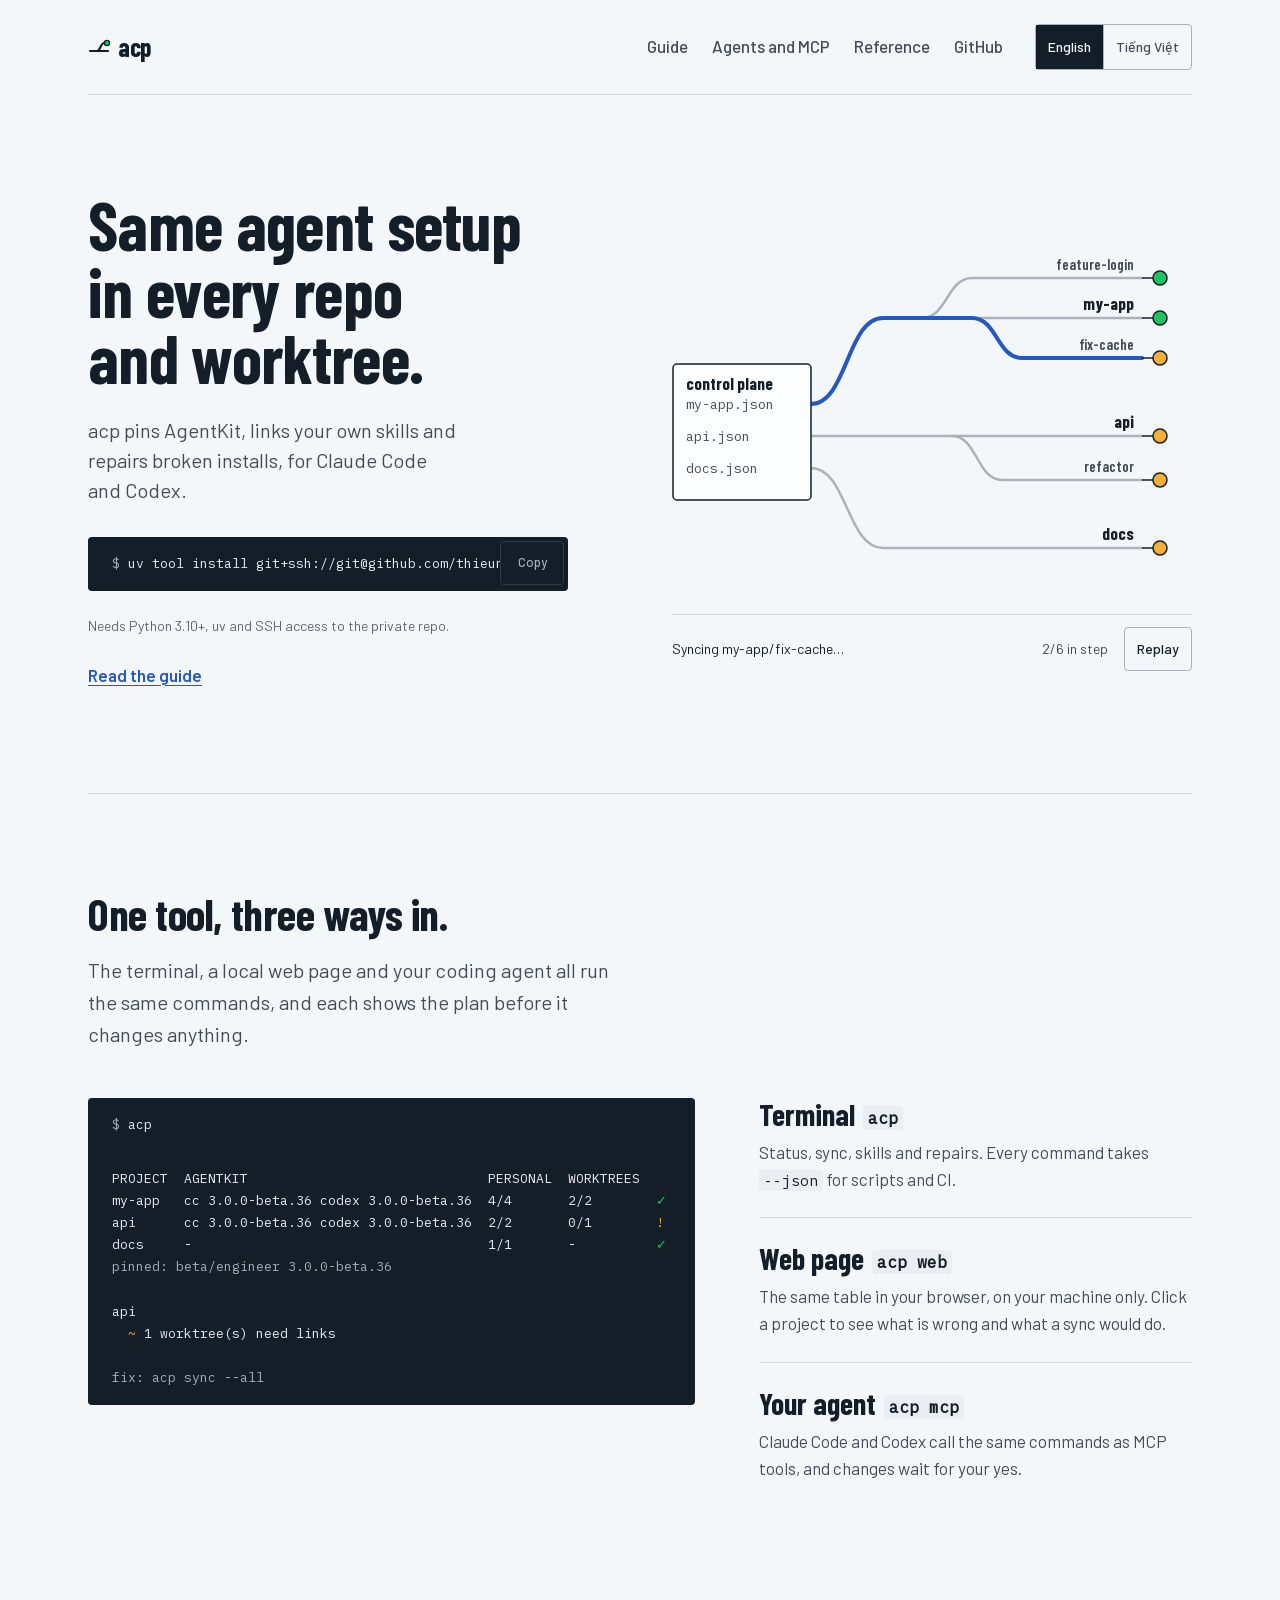
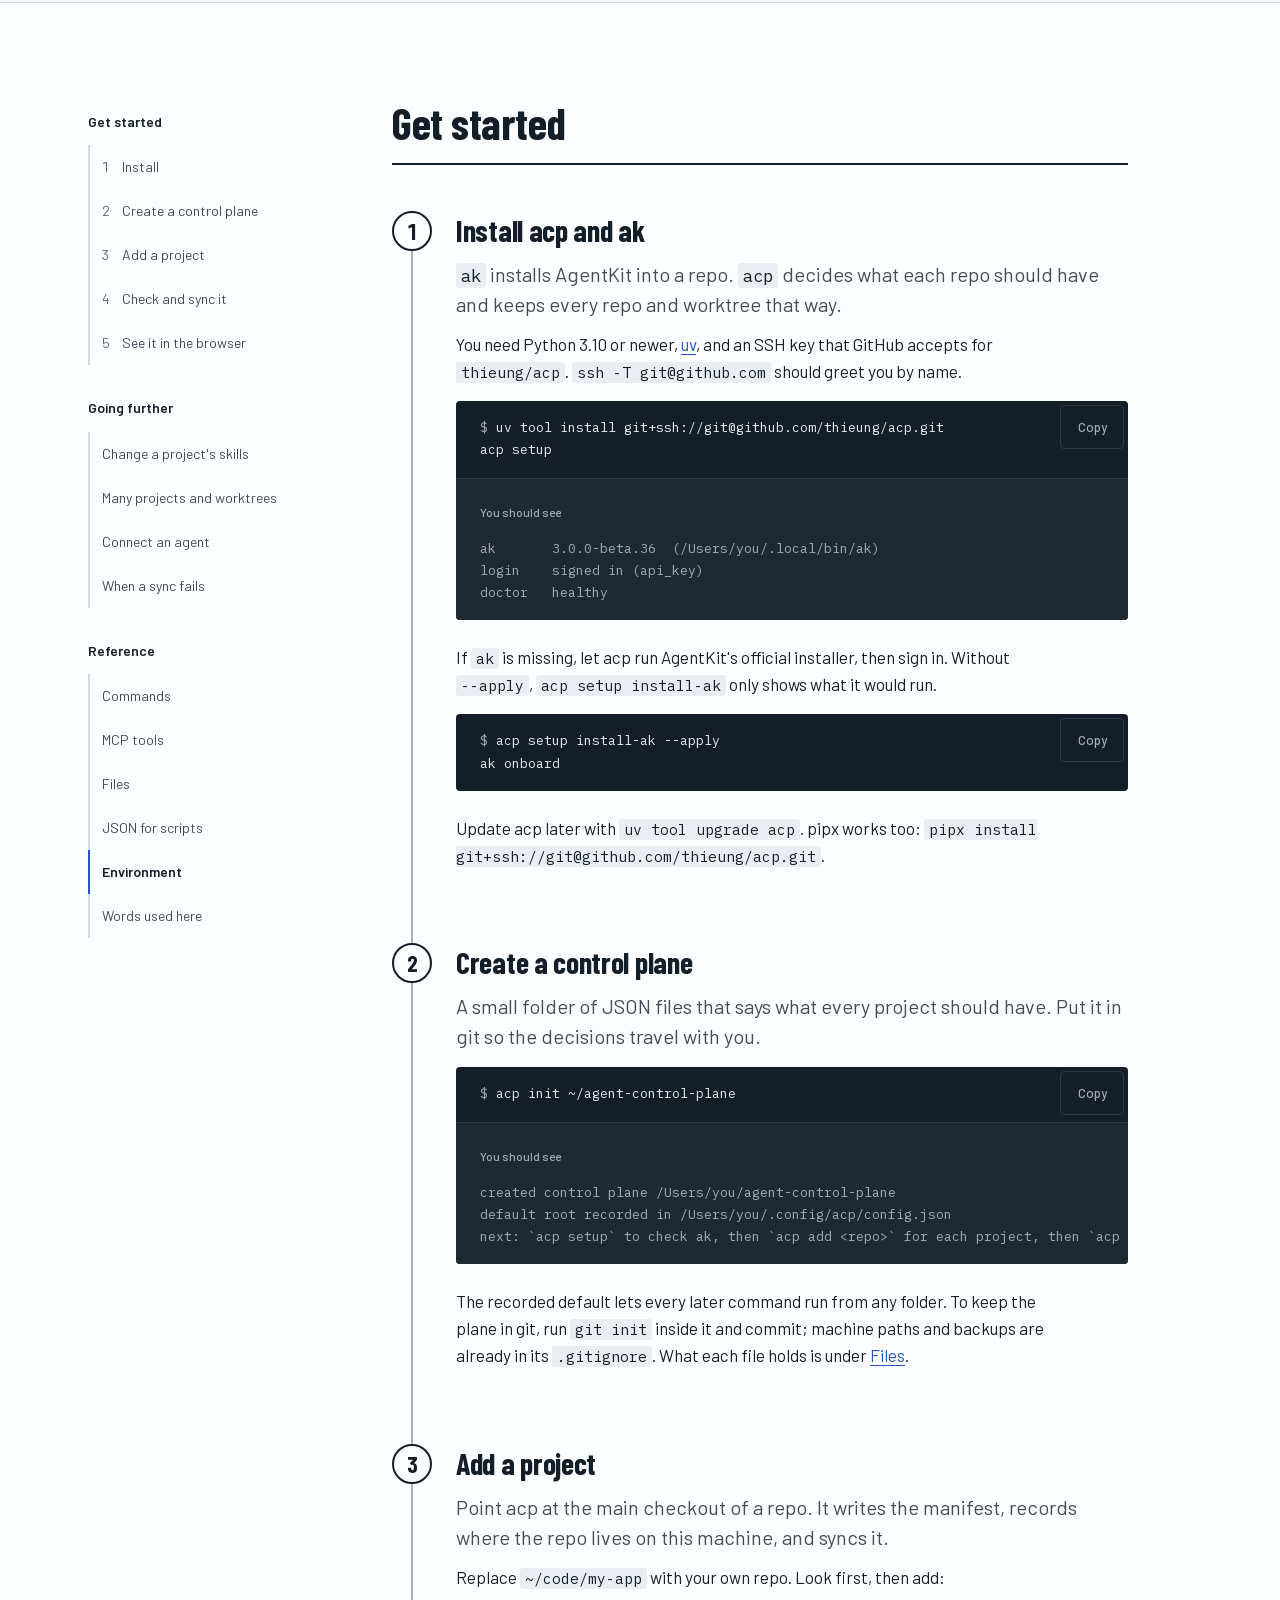
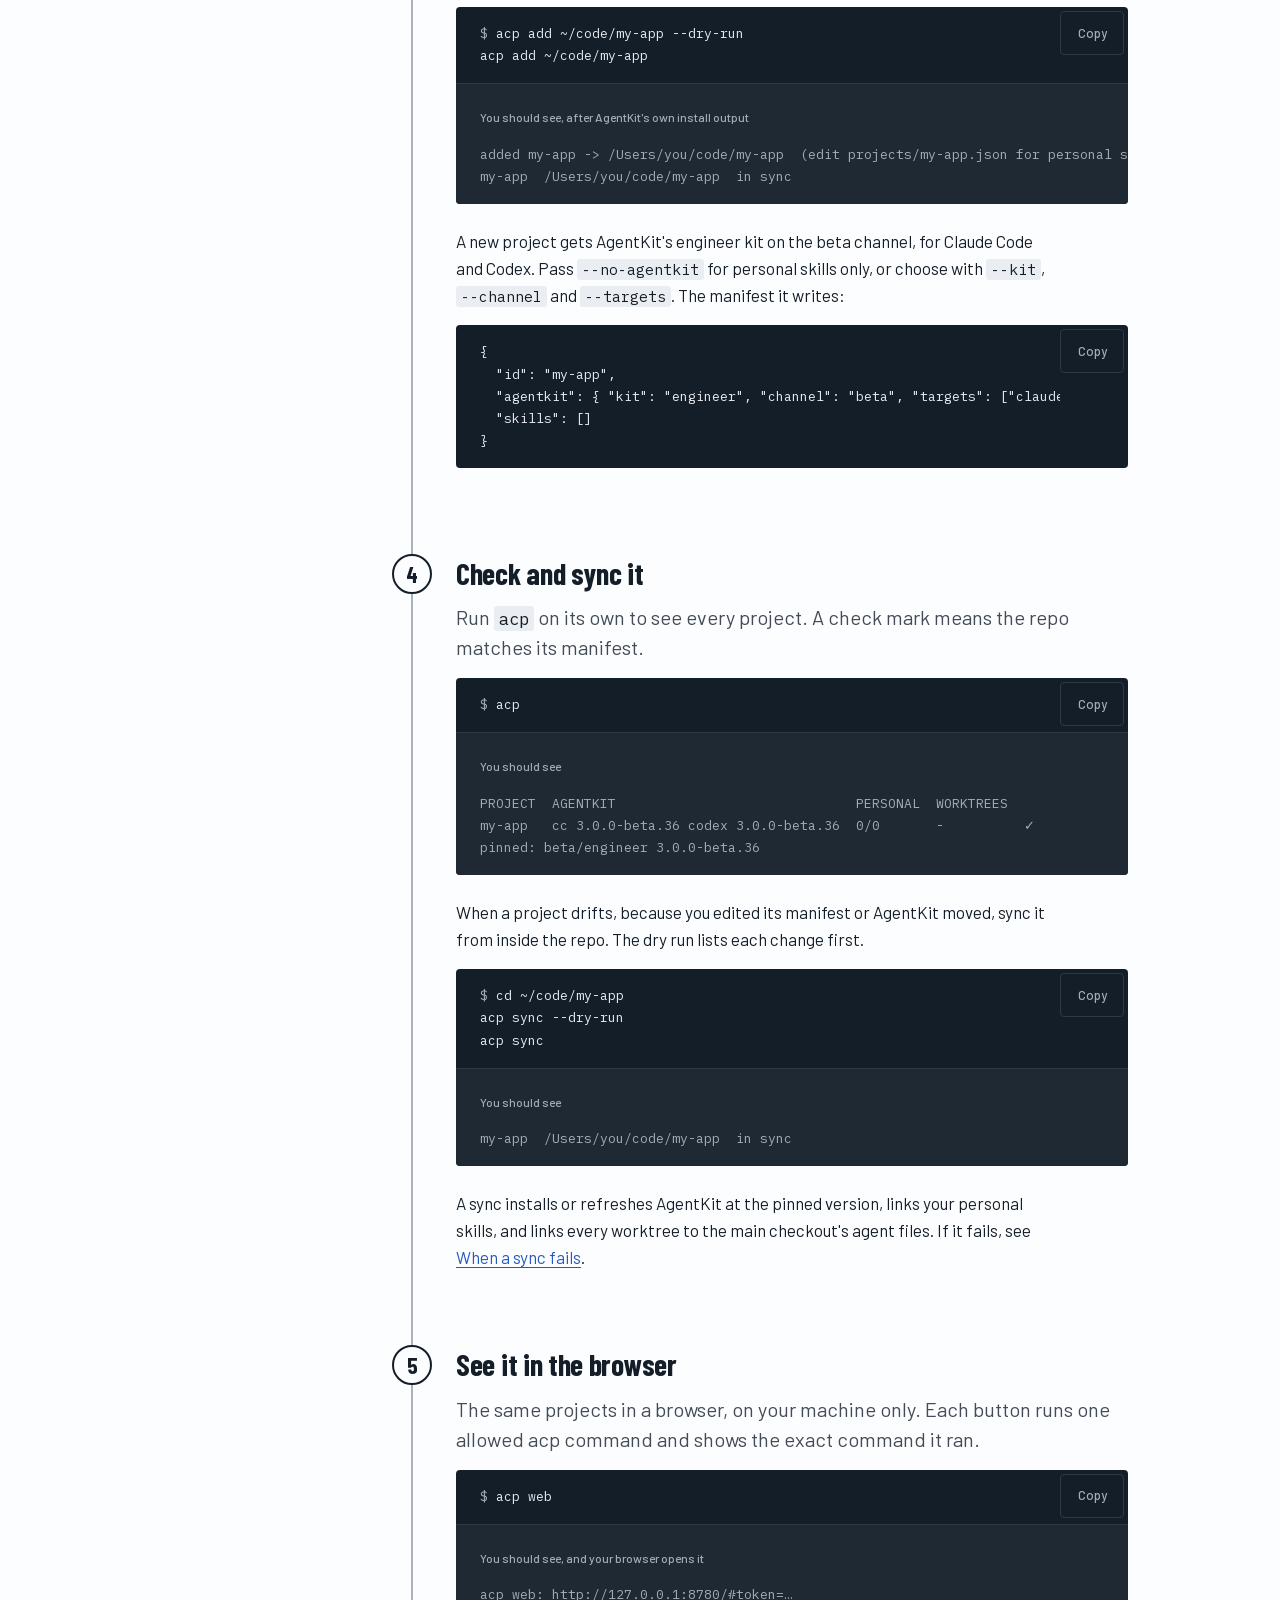
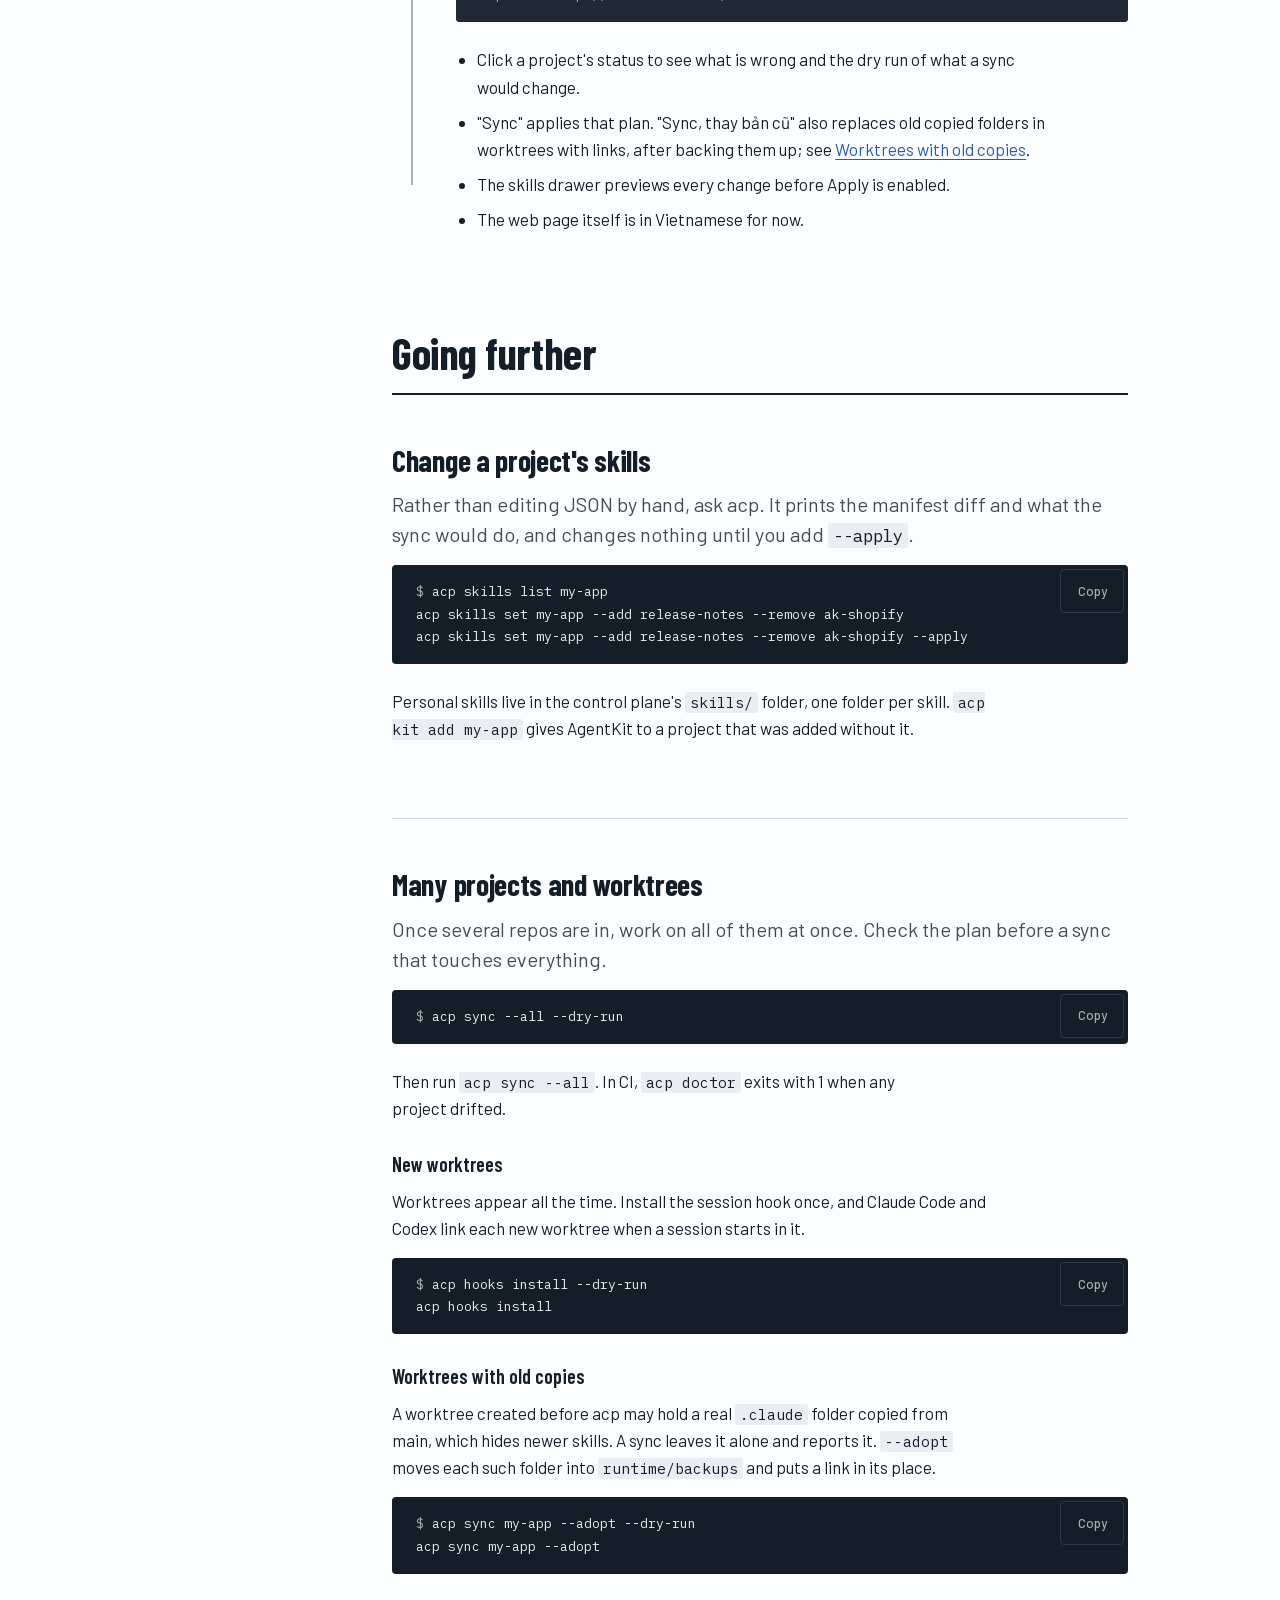
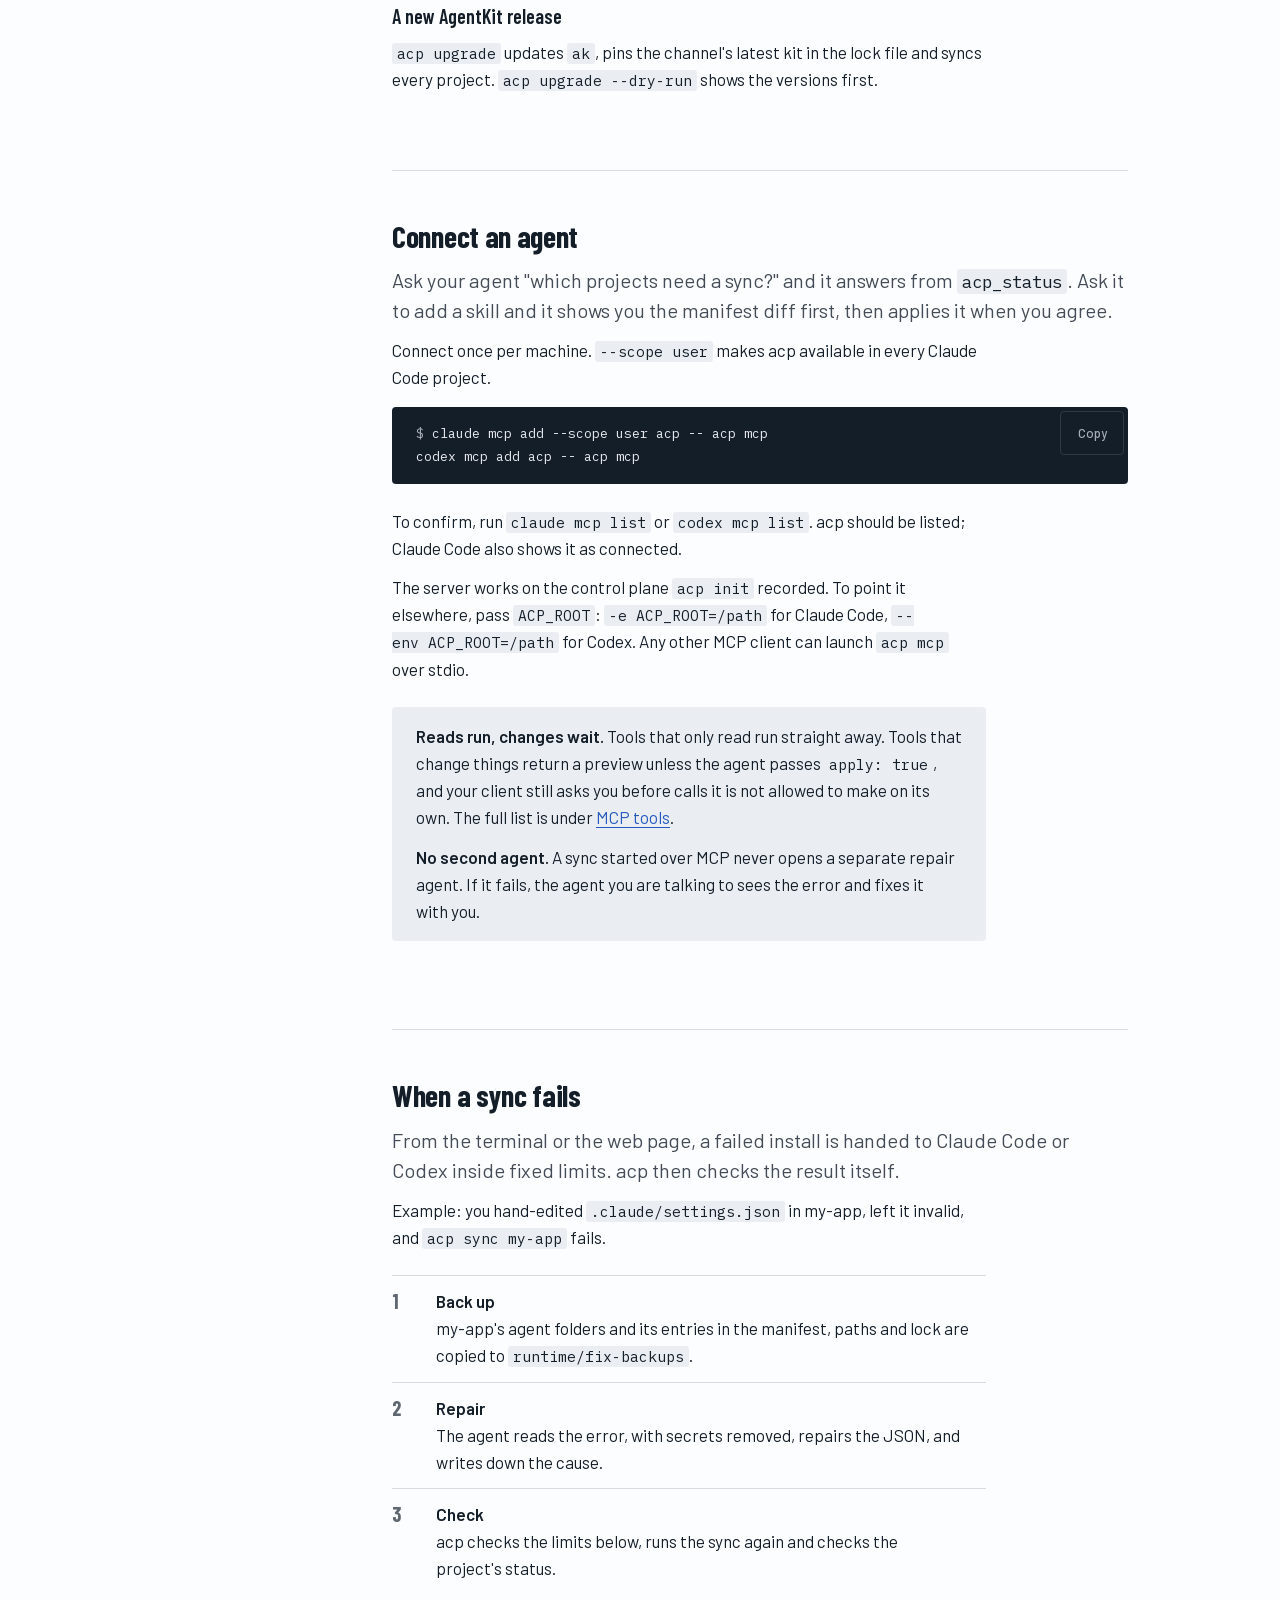
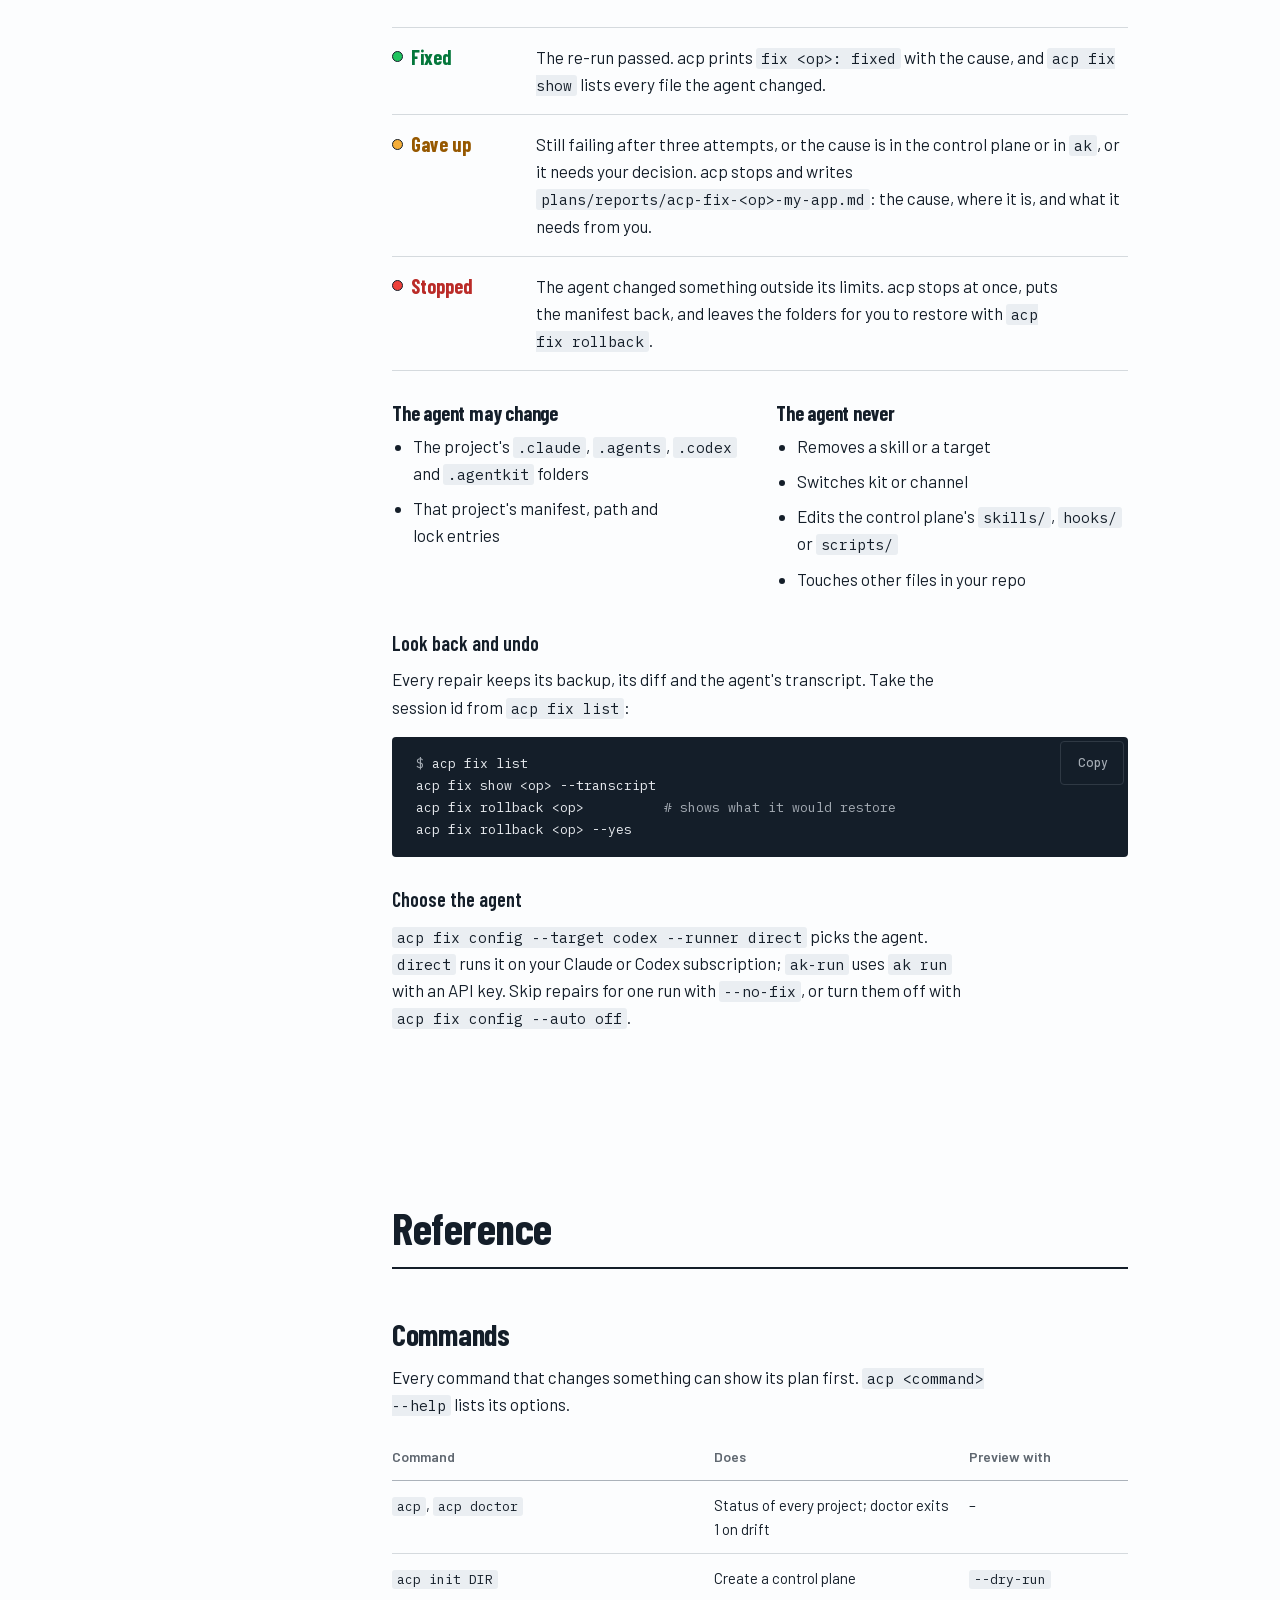
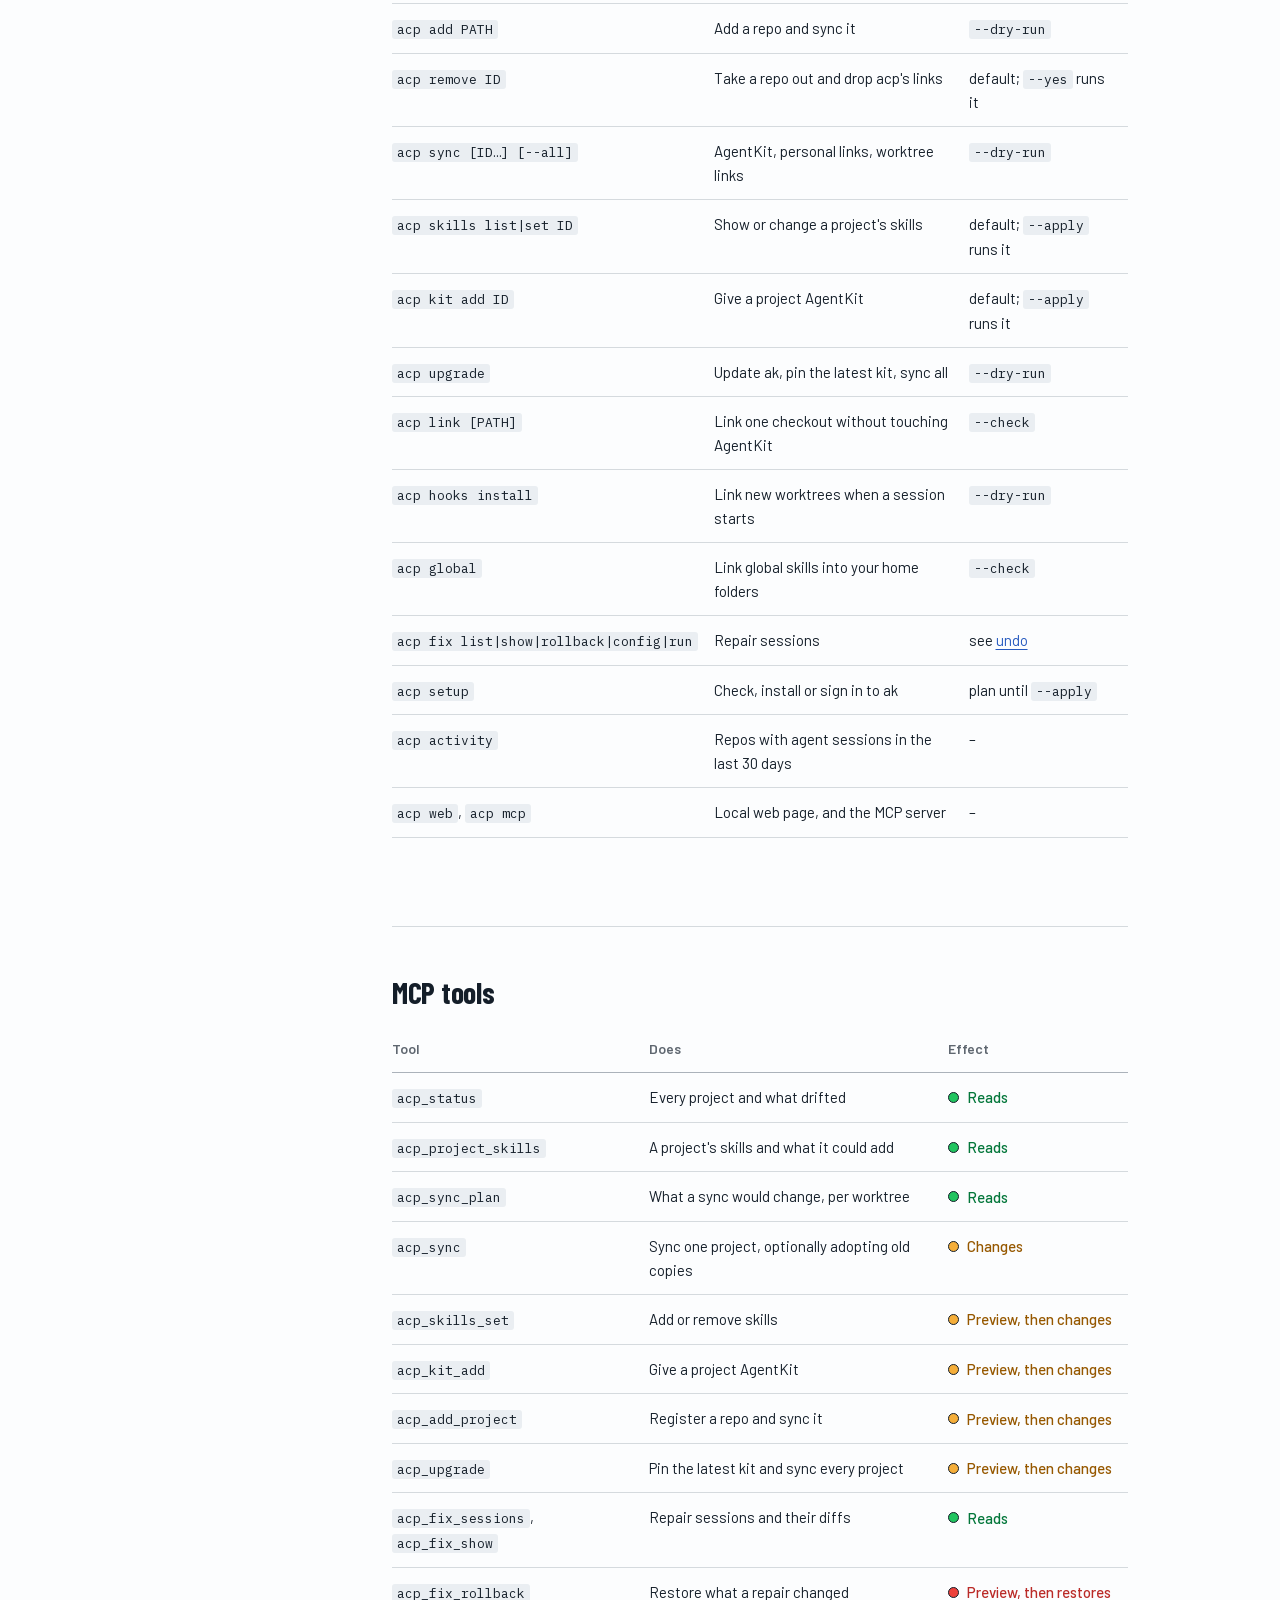
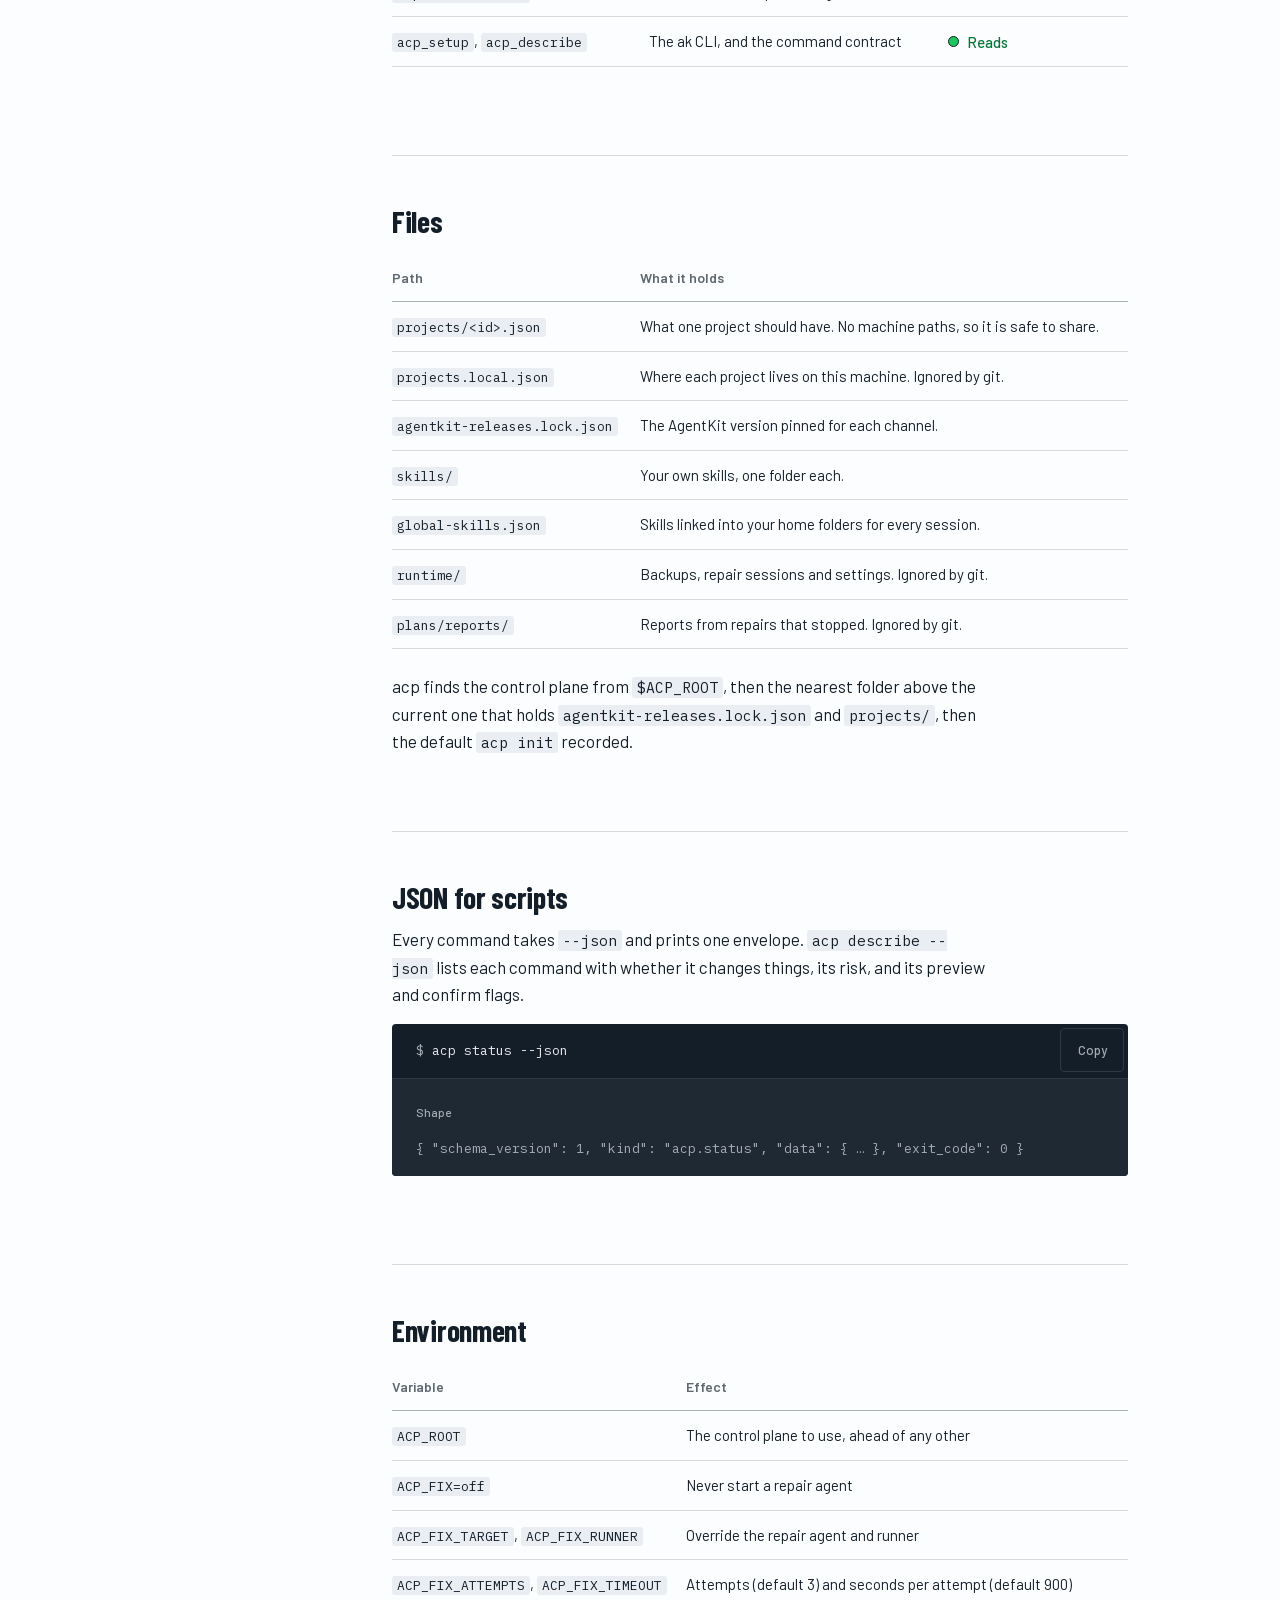
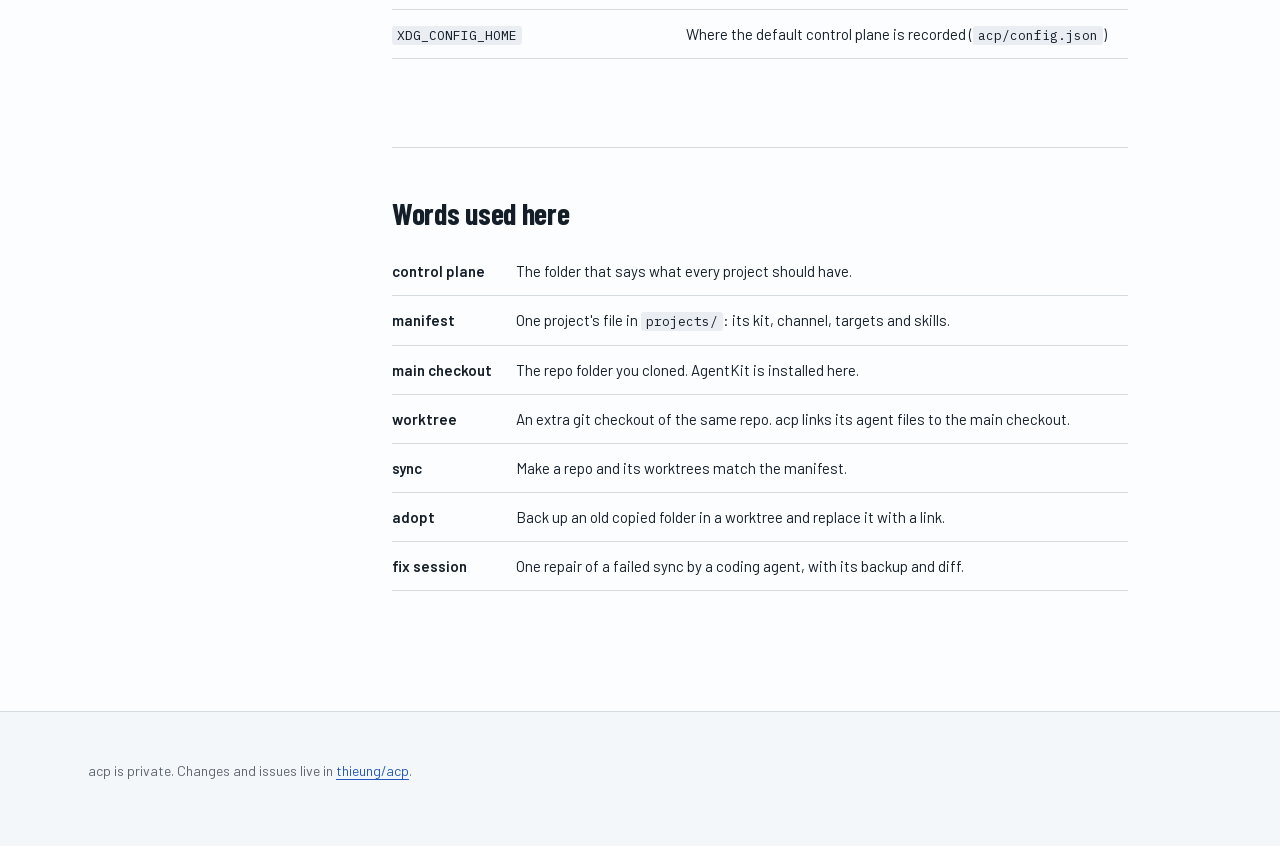
==== commit 8a37fa7d: "feat(guide): redesign landing and guide around a track-plan diagram" ====
--- a/site/index.html
+++ b/site/index.html
@@ -4,656 +4,743 @@
 <meta charset="utf-8">
 <meta name="viewport" content="width=device-width, initial-scale=1">
 <title>acp guide</title>
-<meta name="description" content="acp keeps the skills, agents and hooks of Claude Code and Codex in step across your projects and worktrees.">
+<link rel="icon" href="data:image/svg+xml,%3Csvg xmlns='http://www.w3.org/2000/svg' viewBox='0 0 22 22'%3E%3Cpath d='M2 15h7c3 0 4-8 7-8h4M2 15h18' fill='none' stroke='%23253046' stroke-width='2.2' stroke-linecap='round'/%3E%3Ccircle cx='19' cy='7' r='2.6' fill='%2333b864'/%3E%3C/svg%3E">
+<meta name="description" content="acp keeps the skills, agents and hooks of Claude Code and Codex the same in every repo and worktree.">
 <style>
-@font-face { font-family: Archivo; src: url(fonts/archivo-vietnamese.woff2) format("woff2"); font-weight: 400 900; font-stretch: 62% 125%; font-display: swap;
-  unicode-range: U+0102-0103, U+0110-0111, U+0128-0129, U+0168-0169, U+01A0-01A1, U+01AF-01B0, U+0300-0301, U+0303-0304, U+0308-0309, U+0323, U+0329, U+1EA0-1EF9, U+20AB; }
-@font-face { font-family: Archivo; src: url(fonts/archivo-latin.woff2) format("woff2"); font-weight: 400 900; font-stretch: 62% 125%; font-display: swap;
-  unicode-range: U+0000-00FF, U+0131, U+0152-0153, U+02BB-02BC, U+02C6, U+02DA, U+02DC, U+0304, U+0308, U+0329, U+2000-206F, U+20AC, U+2122, U+2191, U+2193, U+2212, U+2215, U+FEFF, U+FFFD; }
+@font-face { font-family: "Barlow"; src: url(fonts/barlow-400-vietnamese.woff2) format("woff2"); font-weight: 400; font-display: swap; unicode-range: U+0102-0103, U+0110-0111, U+0128-0129, U+0168-0169, U+01A0-01A1, U+01AF-01B0, U+0300-0301, U+0303-0304, U+0308-0309, U+0323, U+0329, U+1EA0-1EF9, U+20AB; }
+@font-face { font-family: "Barlow"; src: url(fonts/barlow-400-latin.woff2) format("woff2"); font-weight: 400; font-display: swap; unicode-range: U+0000-00FF, U+0131, U+0152-0153, U+02BB-02BC, U+02C6, U+02DA, U+02DC, U+0304, U+0308, U+0329, U+2000-206F, U+20AC, U+2122, U+2191, U+2193, U+2212, U+2215, U+FEFF, U+FFFD; }
+@font-face { font-family: "Barlow"; src: url(fonts/barlow-500-vietnamese.woff2) format("woff2"); font-weight: 500; font-display: swap; unicode-range: U+0102-0103, U+0110-0111, U+0128-0129, U+0168-0169, U+01A0-01A1, U+01AF-01B0, U+0300-0301, U+0303-0304, U+0308-0309, U+0323, U+0329, U+1EA0-1EF9, U+20AB; }
+@font-face { font-family: "Barlow"; src: url(fonts/barlow-500-latin.woff2) format("woff2"); font-weight: 500; font-display: swap; unicode-range: U+0000-00FF, U+0131, U+0152-0153, U+02BB-02BC, U+02C6, U+02DA, U+02DC, U+0304, U+0308, U+0329, U+2000-206F, U+20AC, U+2122, U+2191, U+2193, U+2212, U+2215, U+FEFF, U+FFFD; }
+@font-face { font-family: "Barlow"; src: url(fonts/barlow-600-vietnamese.woff2) format("woff2"); font-weight: 600; font-display: swap; unicode-range: U+0102-0103, U+0110-0111, U+0128-0129, U+0168-0169, U+01A0-01A1, U+01AF-01B0, U+0300-0301, U+0303-0304, U+0308-0309, U+0323, U+0329, U+1EA0-1EF9, U+20AB; }
+@font-face { font-family: "Barlow"; src: url(fonts/barlow-600-latin.woff2) format("woff2"); font-weight: 600; font-display: swap; unicode-range: U+0000-00FF, U+0131, U+0152-0153, U+02BB-02BC, U+02C6, U+02DA, U+02DC, U+0304, U+0308, U+0329, U+2000-206F, U+20AC, U+2122, U+2191, U+2193, U+2212, U+2215, U+FEFF, U+FFFD; }
+@font-face { font-family: "Barlow Condensed"; src: url(fonts/barlow-condensed-600-vietnamese.woff2) format("woff2"); font-weight: 600; font-display: swap; unicode-range: U+0102-0103, U+0110-0111, U+0128-0129, U+0168-0169, U+01A0-01A1, U+01AF-01B0, U+0300-0301, U+0303-0304, U+0308-0309, U+0323, U+0329, U+1EA0-1EF9, U+20AB; }
+@font-face { font-family: "Barlow Condensed"; src: url(fonts/barlow-condensed-600-latin.woff2) format("woff2"); font-weight: 600; font-display: swap; unicode-range: U+0000-00FF, U+0131, U+0152-0153, U+02BB-02BC, U+02C6, U+02DA, U+02DC, U+0304, U+0308, U+0329, U+2000-206F, U+20AC, U+2122, U+2191, U+2193, U+2212, U+2215, U+FEFF, U+FFFD; }
+@font-face { font-family: "Barlow Condensed"; src: url(fonts/barlow-condensed-700-vietnamese.woff2) format("woff2"); font-weight: 700; font-display: swap; unicode-range: U+0102-0103, U+0110-0111, U+0128-0129, U+0168-0169, U+01A0-01A1, U+01AF-01B0, U+0300-0301, U+0303-0304, U+0308-0309, U+0323, U+0329, U+1EA0-1EF9, U+20AB; }
+@font-face { font-family: "Barlow Condensed"; src: url(fonts/barlow-condensed-700-latin.woff2) format("woff2"); font-weight: 700; font-display: swap; unicode-range: U+0000-00FF, U+0131, U+0152-0153, U+02BB-02BC, U+02C6, U+02DA, U+02DC, U+0304, U+0308, U+0329, U+2000-206F, U+20AC, U+2122, U+2191, U+2193, U+2212, U+2215, U+FEFF, U+FFFD; }
 @font-face { font-family: "Plex Mono"; src: url(fonts/plex-mono-latin.woff2) format("woff2"); font-weight: 400; font-display: swap; }
 
+/* Signal-box utilitarian: cool tinted neutrals, hairlines, one cobalt accent for links,
+   focus and the route being set; green, amber and red only ever mean state. */
 :root {
   color-scheme: light;
-  --page: #edf1f6; --surface: #ffffff; --raised: #f6f8fb; --ink: #142036; --muted: #55637c; --faint: #8592a8;
-  --line: #d6dde8; --line-soft: #e5eaf2; --accent: #3454d1; --link: #2f4bc0;
-  --code-bg: #f3f5f9; --code-ink: #1d2a44;
-  --ok: #18834f; --warn: #a35806; --bad: #c4352f;
-  --band: #15223a; --band-2: #1c2c4a; --band-ink: #eef2fa; --band-muted: #a3b2cc; --band-line: #2f4264; --wire: #3a5079;
-  --lamp-ok: #3ddc84; --lamp-warn: #ffb547; --lamp-bad: #ff5d57; --lamp-off: #4a5d80;
-  --display: Archivo, "SF Pro Display", system-ui, -apple-system, "Segoe UI", sans-serif;
-  --text: system-ui, -apple-system, "SF Pro Text", "Segoe UI", Roboto, sans-serif;
-  --mono: "Plex Mono", ui-monospace, "SF Mono", Menlo, Consolas, monospace;
+  --hue: 252;
+  --paper: oklch(97.4% 0.004 var(--hue));
+  --paper-2: oklch(94.6% 0.007 var(--hue));
+  --surface: oklch(99.4% 0.002 var(--hue));
+  --line: oklch(88.5% 0.008 var(--hue));
+  --line-strong: oklch(76% 0.014 var(--hue));
+  --ink: oklch(23% 0.026 var(--hue));
+  --ink-2: oklch(41% 0.022 var(--hue));
+  --ink-3: oklch(51% 0.018 var(--hue));
+  --accent: oklch(49% 0.17 262);
+  --term: oklch(23% 0.026 var(--hue));
+  --term-2: oklch(27.5% 0.026 var(--hue));
+  --term-ink: oklch(94% 0.006 var(--hue));
+  --term-muted: oklch(74% 0.014 var(--hue));
+  --term-line: oklch(34% 0.024 var(--hue));
+  --ok: oklch(50% 0.13 152);
+  --warn: oklch(52% 0.12 66);
+  --bad: oklch(52% 0.18 27);
+  --lamp-ok: oklch(72% 0.19 150);
+  --lamp-warn: oklch(80% 0.15 75);
+  --lamp-bad: oklch(63% 0.21 27);
+
+  --font-display: "Barlow Condensed", "Arial Narrow", system-ui, sans-serif;
+  --font-body: "Barlow", system-ui, -apple-system, "Segoe UI", sans-serif;
+  --font-mono: "Plex Mono", ui-monospace, "SF Mono", Menlo, monospace;
+
+  --step--1: 0.875rem;
+  --step-0: clamp(1rem, 0.96rem + 0.2vw, 1.0625rem);
+  --step-1: clamp(1.125rem, 1.06rem + 0.3vw, 1.25rem);
+  --step-2: clamp(1.5rem, 1.32rem + 0.8vw, 1.875rem);
+  --step-3: clamp(2rem, 1.6rem + 1.8vw, 2.75rem);
+  --step-5: clamp(2.75rem, 1.6rem + 3.6vw, 4.25rem);
+  --mono-size: 0.8125rem;
+
+  --space-1: 4px; --space-2: 8px; --space-3: 12px; --space-4: 16px; --space-5: 24px;
+  --space-6: 32px; --space-7: 48px; --space-8: 64px; --space-9: 96px; --space-10: 128px;
+  --gutter: clamp(16px, 4vw, 48px);
+  --container: 1200px;
+  --measure: 66ch;
+  --radius: 4px;
+
+  --dur-press: 120ms;
+  --dur-state: 220ms;
+  --dur-route: 520ms;
+  --ease-out: cubic-bezier(0.25, 1, 0.5, 1);
 }
 @media (prefers-color-scheme: dark) {
   :root {
     color-scheme: dark;
-    --page: #0f1626; --surface: #162034; --raised: #1b2740; --ink: #e8edf6; --muted: #a0aec4; --faint: #7a88a2;
-    --line: #2a3853; --line-soft: #223049; --accent: #8ea2ff; --link: #9fb0ff;
-    --code-bg: #111a2b; --code-ink: #dbe3f2;
-    --ok: #52cf8f; --warn: #f2ac4f; --bad: #ff7d74;
-    --band: #0b1220; --band-2: #121c31; --band-line: #24324d; --wire: #34476c;
+    --paper: oklch(17% 0.018 var(--hue));
+    --paper-2: oklch(21% 0.02 var(--hue));
+    --surface: oklch(19.5% 0.02 var(--hue));
+    --line: oklch(30% 0.022 var(--hue));
+    --line-strong: oklch(42% 0.024 var(--hue));
+    --ink: oklch(94% 0.006 var(--hue));
+    --ink-2: oklch(80% 0.012 var(--hue));
+    --ink-3: oklch(68% 0.014 var(--hue));
+    --accent: oklch(74% 0.12 262);
+    --term: oklch(13.5% 0.016 var(--hue));
+    --term-2: oklch(16.5% 0.018 var(--hue));
+    --term-line: oklch(27% 0.02 var(--hue));
+    --ok: oklch(76% 0.15 152);
+    --warn: oklch(81% 0.13 75);
+    --bad: oklch(73% 0.16 27);
   }
 }
+@media (prefers-color-scheme: dark) { .term { box-shadow: 0 0 0 1px var(--line); } }
+@media (prefers-reduced-motion: reduce) { :root { --dur-press: 0ms; --dur-state: 0ms; --dur-route: 0ms; } }
+
 * { box-sizing: border-box; }
-html { -webkit-text-size-adjust: 100%; scroll-padding-top: 20px; }
-body { margin: 0; background: var(--page); color: var(--ink); font: 16px/1.62 var(--text); }
+html { -webkit-text-size-adjust: 100%; scroll-padding-top: var(--space-5); }
+body { margin: 0; background: var(--paper); color: var(--ink); font: 400 var(--step-0) / 1.6 var(--font-body); }
 :root[data-lang="en"] body [lang="vi"], :root[data-lang="vi"] body [lang="en"] { display: none !important; }
-a { color: var(--link); text-underline-offset: 2px; }
-:focus-visible { outline: 2px solid var(--accent); outline-offset: 2px; border-radius: 4px; }
-code, pre { font-family: var(--mono); }
-:not(pre) > code { font-size: .88em; background: var(--code-bg); border: 1px solid var(--line-soft); border-radius: 4px; padding: 1px 5px; color: var(--code-ink); overflow-wrap: anywhere; }
-.wrap { max-width: 1200px; margin: 0 auto; padding: 0 28px; }
-
-/* ----------------------------------------------------------------- band */
-.band { background: linear-gradient(180deg, var(--band) 0%, var(--band-2) 100%); color: var(--band-ink); }
-.topbar { display: flex; align-items: center; gap: 12px 26px; flex-wrap: wrap; padding: 18px 0; }
-.brand { display: flex; align-items: center; gap: 10px; font: 750 18px/1 var(--display); font-stretch: 112%; letter-spacing: -.01em; color: var(--band-ink); text-decoration: none; }
-.brand-mark { width: 18px; height: 18px; display: grid; grid-template-columns: 1fr 1fr; gap: 3px; }
-.brand-mark i { border-radius: 50%; background: var(--lamp-off); }
-.brand-mark i:nth-child(1) { background: var(--lamp-ok); } .brand-mark i:nth-child(4) { background: var(--lamp-warn); }
-.topnav { display: flex; gap: 4px 20px; flex-wrap: wrap; margin-left: auto; font-size: 14px; }
-.topnav a { color: var(--band-muted); text-decoration: none; }
-.topnav a:hover { color: var(--band-ink); text-decoration: underline; }
-.langs { display: inline-flex; border: 1px solid var(--band-line); border-radius: 7px; padding: 2px; }
-.langs button { border: 0; background: transparent; color: var(--band-muted); font: 600 13px/1 var(--text); padding: 6px 10px; border-radius: 5px; cursor: pointer; }
-.langs button[aria-pressed="true"] { background: var(--band-ink); color: var(--band); }
-
-.hero { display: grid; grid-template-columns: minmax(0, 1.05fr) minmax(0, 1fr); gap: 40px 56px; align-items: center; padding: 44px 0 64px; }
-.hero h1 { font: 800 clamp(38px, 5.2vw, 64px)/1.03 var(--display); font-stretch: 116%; letter-spacing: -.03em; margin: 0; text-wrap: balance; }
-.lede { font-size: 18px; line-height: 1.6; color: var(--band-muted); margin: 22px 0 0; max-width: 52ch; }
-.lede strong { color: var(--band-ink); font-weight: 600; }
-.install { margin-top: 30px; max-width: 560px; }
-.install-label { font-size: 13.5px; color: var(--band-muted); margin: 0 0 7px; }
-.cta { display: flex; flex-wrap: wrap; gap: 10px 22px; align-items: center; margin-top: 22px; font-size: 15px; }
-.btn { display: inline-flex; align-items: center; border-radius: 7px; padding: 11px 16px; font: 650 15px/1 var(--text); text-decoration: none; }
-.btn-primary { background: var(--lamp-ok); color: #06210f; }
-.btn-primary:hover { filter: brightness(1.06); }
-.band .text-link { color: var(--band-ink); }
-
-/* -------------------------------------------------------------- code */
-.code { position: relative; background: var(--code-bg); border: 1px solid var(--line); border-radius: 8px; margin: 14px 0 18px; }
-.code pre { margin: 0; padding: 13px 92px 13px 16px; overflow-x: auto; font-size: 13.5px; line-height: 1.65; color: var(--code-ink); }
-.code .c { color: var(--faint); }
-.copy { position: absolute; top: 8px; right: 8px; border: 1px solid var(--line); background: var(--surface); color: var(--muted);
-  border-radius: 6px; padding: 5px 10px; font: 600 12.5px/1 var(--text); cursor: pointer; }
-.copy:hover { color: var(--ink); border-color: var(--faint); }
-.copy.done { color: var(--ok); border-color: var(--ok); }
-.band .code { background: rgba(5, 10, 22, .45); border-color: var(--band-line); margin: 0; }
-.band .code pre { color: var(--band-ink); }
-.band .copy { background: transparent; border-color: var(--band-line); color: var(--band-muted); }
-.band .copy:hover { color: var(--band-ink); border-color: var(--band-muted); }
-.band .copy.done { color: var(--lamp-ok); border-color: var(--lamp-ok); }
-.expect { margin: -6px 0 18px; border-left: 3px solid var(--ok); padding: 2px 0 2px 14px; }
-.expect > .label { margin: 0 0 6px; font-size: 14px; font-weight: 600; color: var(--ok); }
-.expect > p:not(.label) { margin: 0; font-size: 15px; }
-.expect pre { margin: 0; padding: 10px 14px; overflow-x: auto; font-size: 12.5px; line-height: 1.6; color: var(--muted); background: var(--surface); border: 1px solid var(--line-soft); border-radius: 6px; }
-
-/* --------------------------------------------------------- fleet demo */
-.demo { margin: 0; background: rgba(5, 10, 22, .32); border: 1px solid var(--band-line); border-radius: 12px; padding: 16px 22px 14px; }
-.demo-head { display: flex; justify-content: space-between; gap: 12px; font-size: 13px; color: var(--band-muted); margin-bottom: 14px; }
-.demo-head b { color: var(--band-ink); font-weight: 600; font-variant-numeric: tabular-nums; }
-.demo-grid { display: grid; grid-template-columns: auto 30px minmax(0, 1fr); align-items: center; }
-.plane { border: 1px solid var(--band-line); background: var(--band-2); border-radius: 8px; padding: 12px 14px; font: 500 13.5px/1.55 var(--display); font-stretch: 88%; }
-.plane-name { font-weight: 700; font-stretch: 100%; color: var(--band-ink); margin-bottom: 4px; }
-.plane ul { list-style: none; margin: 0; padding: 0; color: var(--band-muted); }
-.plane li { transition: color .3s; }
-.plane li.lit { color: var(--lamp-warn); }
-.plane li::before { content: ""; display: inline-block; width: 8px; height: 1.5px; background: var(--wire); vertical-align: middle; margin-right: 7px; }
-.link-out { height: 2px; background: var(--wire); }
-.repos, .trees { list-style: none; margin: 0; padding: 0; }
-.repos { border-left: 2px solid var(--wire); padding: 6px 0; }
-.repo { position: relative; padding: 5px 0 5px 22px; }
-.repo::before { content: ""; position: absolute; left: 0; top: 17px; width: 16px; border-top: 2px solid var(--wire); }
-.trees { margin: 2px 0 0 7px; border-left: 1.5px dashed var(--wire); }
-.trees li { position: relative; padding: 3px 0 3px 22px; }
-.trees li::before { content: ""; position: absolute; left: 0; top: 14px; width: 14px; border-top: 1.5px dashed var(--wire); }
-.node { display: inline-flex; align-items: center; flex-wrap: wrap; gap: 4px 9px; font: 600 15px/1.3 var(--display); font-stretch: 100%; color: var(--band-ink); }
-.trees .node { font-weight: 500; font-size: 14px; color: var(--band-muted); font-stretch: 92%; }
-.node small { font: 500 12px/1 var(--text); color: var(--band-muted); }
-.node .fixed { font: 600 11.5px/1 var(--text); color: var(--lamp-ok); border: 1px solid rgba(61, 220, 132, .45); border-radius: 4px; padding: 3px 5px; }
-.lamp { width: 10px; height: 10px; border-radius: 50%; flex: none; background: var(--lamp-off); transition: background-color .3s, box-shadow .3s; }
-.lamp.ok { background: var(--lamp-ok); box-shadow: 0 0 0 3px rgba(61, 220, 132, .14), 0 0 10px rgba(61, 220, 132, .55); }
-.lamp.warn { background: var(--lamp-warn); box-shadow: 0 0 0 3px rgba(255, 181, 71, .16), 0 0 10px rgba(255, 181, 71, .5); }
-.lamp.bad { background: var(--lamp-bad); box-shadow: 0 0 0 3px rgba(255, 93, 87, .16), 0 0 12px rgba(255, 93, 87, .6); }
-.lamp.run { background: var(--lamp-warn); animation: blink 1s ease-in-out infinite; }
-@keyframes blink { 50% { opacity: .25; } }
-.demo-foot { display: flex; align-items: center; gap: 12px; margin-top: 14px; padding-top: 12px; border-top: 1px solid var(--band-line); min-height: 46px; }
-.demo-status { flex: 1; margin: 0; font-size: 14px; color: var(--band-ink); }
-.demo-status code { background: transparent; border: 0; padding: 0; color: var(--band-muted); font-size: 13px; }
-.replay { border: 1px solid var(--band-line); background: transparent; color: var(--band-muted); border-radius: 6px; padding: 6px 10px; font: 600 12.5px/1 var(--text); cursor: pointer; }
-.replay:hover { color: var(--band-ink); border-color: var(--band-muted); }
-
-/* ------------------------------------------------------------- guide */
-.guide { display: grid; grid-template-columns: 220px minmax(0, 720px); gap: 56px; padding: 56px 0 80px; justify-content: center; }
-.toc { position: sticky; top: 24px; align-self: start; font-size: 14px; }
+h1, h2, h3, h4 { font-family: var(--font-display); font-weight: 700; letter-spacing: -0.01em; line-height: 1.08; text-wrap: balance; margin: 0; }
+p, li { text-wrap: pretty; }
+a { color: var(--accent); text-underline-offset: 3px; text-decoration-thickness: 1px; }
+a:hover { text-decoration-thickness: 2px; }
+:focus-visible { outline: 2px solid var(--accent); outline-offset: 3px; border-radius: 2px; }
+code, pre { font-family: var(--font-mono); }
+:not(pre) > code { font-size: 0.86em; background: var(--paper-2); border-radius: 3px; padding: 1px 5px; color: var(--ink); white-space: nowrap; }
+:not(pre) > code.w { white-space: normal; overflow-wrap: break-word; }
+.wrap { max-width: var(--container); margin: 0 auto; padding: 0 var(--gutter); }
+
+/* ------------------------------------------------------------------ top bar */
+.topbar { display: flex; align-items: center; gap: var(--space-3) var(--space-6); flex-wrap: wrap; padding: var(--space-5) 0; border-bottom: 1px solid var(--line); }
+.brand { display: inline-flex; align-items: center; min-height: 44px; gap: var(--space-2); font: 700 1.625rem/1 var(--font-display); color: var(--ink); text-decoration: none; letter-spacing: -0.01em; }
+.brand svg { width: 22px; height: 22px; }
+.topnav { display: flex; flex-wrap: wrap; gap: var(--space-1) var(--space-5); margin-left: auto; font-weight: 500; }
+.topnav a { display: inline-flex; align-items: center; min-height: 44px; color: var(--ink-2); text-decoration: none; }
+.topnav a:hover { color: var(--ink); text-decoration: underline; }
+.langs { display: inline-flex; border: 1px solid var(--line-strong); border-radius: var(--radius); }
+.langs button { min-height: 44px; border: 0; background: transparent; color: var(--ink-2); font: 500 var(--step--1)/1 var(--font-body); padding: 0 var(--space-3); cursor: pointer; transition: color var(--dur-state) var(--ease-out), background-color var(--dur-state) var(--ease-out); }
+.langs button + button { border-left: 1px solid var(--line-strong); }
+.langs button:hover { color: var(--ink); }
+.langs button[aria-pressed="true"] { background: var(--ink); color: var(--paper); }
+
+/* --------------------------------------------------------------------- hero */
+.hero { display: grid; grid-template-columns: minmax(0, 6fr) minmax(0, 6fr); gap: var(--space-8); align-items: center; padding: var(--space-9) 0 var(--space-9); }
+.hero h1 { font-size: var(--step-5); line-height: 0.98; }
+.lede { font-size: var(--step-1); line-height: 1.5; color: var(--ink-2); margin: var(--space-5) 0 0; max-width: 34ch; }
+.hero-actions { margin-top: var(--space-6); max-width: 30rem; }
+.needs { font-size: var(--step--1); color: var(--ink-3); margin: var(--space-3) 0 0; }
+.hero-actions .more { display: inline-flex; align-items: center; min-height: 44px; margin-top: var(--space-4); font-weight: 600; }
+
+.yard { margin: 0; }
+.yard svg { display: block; width: 100%; height: auto; overflow: visible; }
+.yard .base { fill: none; stroke: var(--line-strong); stroke-width: 2.5; stroke-linecap: round; }
+.yard .route { fill: none; stroke: var(--accent); stroke-width: 4; stroke-linecap: round; transition: stroke-dashoffset var(--dur-route) var(--ease-out), opacity var(--dur-state) var(--ease-out); }
+.yard .box { fill: var(--surface); stroke: var(--ink); stroke-width: 1.5; }
+.yard .box-title { font: 700 17px var(--font-display); fill: var(--ink); }
+.yard .box-row { font: 400 13px var(--font-mono); fill: var(--ink-2); }
+.yard .label { font: 600 15px var(--font-display); fill: var(--ink-2); }
+.yard .label.repo { font-weight: 700; font-size: 17px; fill: var(--ink); }
+.yard .label .note { fill: var(--ok); }
+.yard .post { stroke: var(--ink); stroke-width: 1.5; }
+.yard .lamp { fill: var(--paper-2); stroke: var(--ink); stroke-width: 1.5; transition: fill var(--dur-state) var(--ease-out); }
+.yard .lamp.ok { fill: var(--lamp-ok); }
+.yard .lamp.warn { fill: var(--lamp-warn); }
+.yard .lamp.bad { fill: var(--lamp-bad); }
+.yard .lamp.run { fill: var(--lamp-warn); animation: blink 0.9s steps(2, jump-none) infinite; }
+@keyframes blink { 50% { fill: var(--paper-2); } }
+.yard figcaption { display: flex; align-items: baseline; gap: var(--space-4); margin-top: var(--space-5); padding-top: var(--space-3); border-top: 1px solid var(--line); font-size: var(--step--1); color: var(--ink-2); }
+.yard .status { flex: 1; margin: 0; color: var(--ink); min-height: 1.6em; }
+.yard .status code { background: none; padding: 0; }
+.yard .count { font-variant-numeric: tabular-nums; white-space: nowrap; }
+.btn-quiet { min-height: 44px; border: 1px solid var(--line-strong); background: transparent; color: var(--ink); border-radius: var(--radius); padding: 0 var(--space-3); font: 500 var(--step--1)/1 var(--font-body); cursor: pointer; transition: border-color var(--dur-state) var(--ease-out), transform var(--dur-press) var(--ease-out); }
+.btn-quiet:hover { border-color: var(--ink); }
+.btn-quiet:active { transform: translateY(1px); }
+
+/* --------------------------------------------------------- terminal blocks */
+.term { background: var(--term); color: var(--term-ink); border-radius: var(--radius); margin: var(--space-4) 0 var(--space-5); overflow: hidden; }
+.term pre { margin: 0; padding: var(--space-4) var(--space-5); overflow-x: auto; font-size: var(--mono-size); line-height: 1.7; }
+.cmd { display: flex; align-items: flex-start; }
+.cmd pre { flex: 1; min-width: 0; }
+.cmd pre::before { content: "$ "; color: var(--term-muted); }
+.cmd.json pre::before { content: none; }
+.term .c { color: var(--term-muted); }
+.out { background: var(--term-2); border-top: 1px solid var(--term-line); }
+.out pre { color: var(--term-muted); padding-top: 0; }
+.out-label { margin: 0; padding: var(--space-3) var(--space-5) var(--space-1); font-size: 0.75rem; font-weight: 500; color: var(--term-muted); }
+.copy { flex: none; margin: var(--space-1) var(--space-1) 0 0; min-height: 44px; min-width: 64px; border: 1px solid var(--term-line); background: transparent; color: var(--term-muted); border-radius: var(--radius); padding: 0 var(--space-3); font: 500 0.8125rem/1 var(--font-body); cursor: pointer; transition: color var(--dur-state) var(--ease-out), border-color var(--dur-state) var(--ease-out); }
+.copy:hover { color: var(--term-ink); border-color: var(--term-muted); }
+.copy:active { transform: translateY(1px); }
+.copy.done { color: var(--lamp-ok); border-color: var(--lamp-ok); }
+
+/* --------------------------------------------------------------- three ways */
+.ways { padding: var(--space-9) 0; border-top: 1px solid var(--line); }
+.ways h2 { font-size: var(--step-3); max-width: 18ch; }
+.ways > p { font-size: var(--step-1); color: var(--ink-2); max-width: 46ch; margin: var(--space-4) 0 var(--space-7); }
+.ways-grid { display: grid; grid-template-columns: minmax(0, 7fr) minmax(0, 5fr); gap: var(--space-8); align-items: start; }
+.ways-grid .term { margin: 0; }
+.term .warn-mark { color: var(--lamp-warn); }
+.term .ok-mark { color: var(--lamp-ok); }
+.surfaces { margin: 0; }
+.surfaces > div { padding: var(--space-5) 0; border-top: 1px solid var(--line); }
+.surfaces > div:first-child { border-top: 0; padding-top: 0; }
+.surfaces dt { font: 700 var(--step-2)/1.1 var(--font-display); }
+.surfaces dt code { font-size: 0.55em; vertical-align: middle; margin-left: var(--space-2); }
+.surfaces dd { margin: var(--space-2) 0 0; color: var(--ink-2); }
+
+/* -------------------------------------------------------------------- guide */
+.guide-band { background: var(--surface); border-top: 1px solid var(--line); border-bottom: 1px solid var(--line); }
+.guide { display: grid; grid-template-columns: 13rem minmax(0, 46rem); gap: var(--space-9); padding: var(--space-9) 0; }
+.toc { position: sticky; top: var(--space-5); align-self: start; font-size: var(--step--1); }
 .toc > summary { display: none; }
-.toc p { font-weight: 650; margin: 0 0 8px; color: var(--ink); }
-.toc ol, .toc ul { list-style: none; margin: 0 0 18px; padding: 0; }
-.toc a { display: flex; gap: 9px; padding: 4px 10px; margin-left: -10px; border-radius: 6px; color: var(--muted); text-decoration: none; border-left: 2px solid transparent; }
-.toc a:hover { color: var(--ink); background: var(--surface); }
-.toc a.here { color: var(--ink); font-weight: 600; border-left-color: var(--accent); border-radius: 0 6px 6px 0; background: var(--surface); }
-.toc .n { color: var(--faint); font-variant-numeric: tabular-nums; min-width: 1ch; }
-.toc a.here .n { color: var(--accent); }
-
-h2.part { font: 700 15px/1.3 var(--display); font-stretch: 104%; letter-spacing: 0; color: var(--muted); margin: 0 0 28px; padding-bottom: 10px; border-bottom: 2px solid var(--ink); }
-.step.last + h2.part { margin-top: 72px; }
-.step { padding-bottom: 40px; margin-bottom: 40px; border-bottom: 1px solid var(--line); }
-.step.last { border-bottom: 0; margin-bottom: 0; }
-.step-head { display: grid; grid-template-columns: 52px minmax(0, 1fr); align-items: baseline; }
-.step-n { font: 800 34px/1 var(--display); font-stretch: 116%; color: var(--accent); font-variant-numeric: tabular-nums; }
-h2 { font: 750 clamp(25px, 2.6vw, 30px)/1.15 var(--display); font-stretch: 108%; letter-spacing: -.018em; margin: 0; }
+.toc p { font-weight: 600; color: var(--ink); margin: 0 0 var(--space-2); }
+.toc ol, .toc ul { list-style: none; margin: 0 0 var(--space-6); padding: 0; }
+.toc a { display: flex; align-items: center; gap: var(--space-3); min-height: 44px; padding: var(--space-1) 0 var(--space-1) var(--space-3); border-left: 2px solid var(--line); color: var(--ink-2); text-decoration: none; transition: color var(--dur-state) var(--ease-out), border-color var(--dur-state) var(--ease-out); }
+.toc a:hover { color: var(--ink); border-left-color: var(--line-strong); }
+.toc a.here { color: var(--ink); font-weight: 600; border-left-color: var(--accent); }
+.toc .n { font-variant-numeric: tabular-nums; color: var(--ink-3); min-width: 1ch; }
+
+.part { font-size: var(--step-3); padding-bottom: var(--space-4); border-bottom: 2px solid var(--ink); margin-bottom: var(--space-7); }
+.part:not(:first-child) { margin-top: var(--space-9); }
+
+/* Get-started steps run along one line, each step a station on it. */
+.line { position: relative; }
+.line::before { content: ""; position: absolute; left: 19px; top: var(--space-5); bottom: var(--space-7); border-left: 2px solid var(--line-strong); }
+.station { position: relative; padding-left: 64px; padding-bottom: var(--space-8); }
+.station:last-child { padding-bottom: 0; }
+.station > .n { position: absolute; left: 0; top: -2px; width: 40px; height: 40px; display: grid; place-items: center; border: 2px solid var(--ink); border-radius: 50%; background: var(--surface); font: 700 1.375rem/1 var(--font-display); font-variant-numeric: tabular-nums; }
+.topic { padding-bottom: var(--space-8); }
+.topic:last-child { padding-bottom: 0; }
+.topic + .topic { padding-top: var(--space-7); border-top: 1px solid var(--line); }
+h2.h { font-size: var(--step-2); line-height: 1.15; }
+h3 { font-size: var(--step-1); font-weight: 600; margin: var(--space-6) 0 var(--space-2); letter-spacing: 0; }
 h2 a, h3 a { color: inherit; text-decoration: none; }
-h2 a:hover::after, h3 a:hover::after { content: " #"; color: var(--faint); }
-.step-body { padding-left: 52px; }
-h3 { font: 700 18px/1.3 var(--display); font-stretch: 104%; margin: 30px 0 6px; }
-p { margin: 12px 0; max-width: 68ch; }
-.intro { margin-top: 14px; font-size: 17px; color: var(--muted); }
-ul.plain { padding-left: 20px; margin: 10px 0; max-width: 68ch; }
-ul.plain li { margin: 5px 0; }
-.note { border-left: 3px solid var(--accent); background: var(--surface); border-radius: 0 8px 8px 0; padding: 11px 16px; margin: 18px 0; font-size: 15px; max-width: 68ch; }
-.note p { margin: 0; }
-.note p + p { margin-top: 8px; }
-
-.table { overflow-x: auto; margin: 14px 0 20px; border: 1px solid var(--line); border-radius: 8px; background: var(--surface); }
-table { width: 100%; border-collapse: collapse; font-size: 14.5px; }
-th, td { text-align: left; padding: 9px 13px; border-bottom: 1px solid var(--line-soft); vertical-align: top; }
-th { font-weight: 650; color: var(--muted); background: var(--raised); font-size: 13.5px; }
-tr:last-child td { border-bottom: 0; }
+h2 a:hover, h3 a:hover { text-decoration: underline; text-decoration-thickness: 2px; }
+.guide p { margin: var(--space-3) 0; max-width: var(--measure); }
+.guide .intro { font-size: var(--step-1); line-height: 1.5; color: var(--ink-2); margin-top: var(--space-3); }
+ul.plain { padding-left: 1.25em; margin: var(--space-3) 0; max-width: var(--measure); }
+ul.plain li { margin: var(--space-2) 0; }
+.aside { background: var(--paper-2); border-radius: var(--radius); padding: var(--space-4) var(--space-5); margin: var(--space-5) 0; max-width: var(--measure); }
+.guide .aside p { margin: 0; }
+.guide .aside p + p { margin-top: var(--space-3); }
+.aside b { font-weight: 600; }
+
+.table { overflow-x: auto; margin: var(--space-4) 0 var(--space-5); }
+table { width: 100%; border-collapse: collapse; font-size: 0.9375rem; }
+th, td { text-align: left; padding: var(--space-3) var(--space-4) var(--space-3) 0; border-bottom: 1px solid var(--line); vertical-align: top; }
+th { font-weight: 600; color: var(--ink-3); font-size: var(--step--1); border-bottom-color: var(--line-strong); }
 td:first-child code { white-space: nowrap; }
 .words td:first-child { font-weight: 600; white-space: nowrap; }
-.tag { display: inline-flex; align-items: center; gap: 6px; font-size: 13px; white-space: nowrap; }
-.tag::before { content: ""; width: 7px; height: 7px; border-radius: 50%; }
-.tag.read { color: var(--ok); } .tag.read::before { background: var(--ok); }
-.tag.change { color: var(--warn); } .tag.change::before { background: var(--warn); }
-.tag.risk { color: var(--bad); } .tag.risk::before { background: var(--bad); }
-
-.flow { list-style: none; counter-reset: flow; margin: 16px 0; padding: 0; max-width: 68ch; }
-.flow li { counter-increment: flow; position: relative; padding: 0 0 16px 40px; }
-.flow li::before { content: counter(flow); position: absolute; left: 0; top: 0; width: 26px; height: 26px; border-radius: 50%;
-  border: 1.5px solid var(--accent); color: var(--accent); font: 700 13px/23px var(--text); text-align: center; }
-.flow li::after { content: ""; position: absolute; left: 12.5px; top: 30px; bottom: 4px; border-left: 1.5px solid var(--line); }
-.flow li:last-child::after { display: none; }
-.flow b { display: block; }
-.outcomes { display: grid; gap: 10px; margin: 16px 0; }
-.outcome { display: grid; grid-template-columns: 96px minmax(0, 1fr); gap: 14px; background: var(--surface); border: 1px solid var(--line); border-radius: 8px; padding: 11px 15px; font-size: 15px; }
-.outcome > b { font-family: var(--display); font-stretch: 104%; }
-.outcome.ok > b { color: var(--ok); } .outcome.gave-up > b { color: var(--warn); } .outcome.violated > b { color: var(--bad); }
-.outcome p { margin: 0; }
-.limits { display: grid; grid-template-columns: 1fr 1fr; gap: 14px; margin: 18px 0; }
-.limits section { background: var(--surface); border: 1px solid var(--line); border-radius: 8px; padding: 13px 16px; }
-.limits h4 { margin: 0 0 6px; font: 700 15px/1.3 var(--display); font-stretch: 104%; }
-.limits .may h4 { color: var(--ok); } .limits .never h4 { color: var(--bad); }
-.limits ul { margin: 0; padding-left: 18px; font-size: 14.5px; }
-.limits li { margin: 4px 0; }
-
-footer { border-top: 1px solid var(--line); padding: 26px 0 40px; color: var(--muted); font-size: 14px; }
-
-@media (prefers-reduced-motion: reduce) { *, *::before, *::after { animation: none !important; transition: none !important; } }
-@media (max-width: 1000px) {
-  .hero { grid-template-columns: minmax(0, 1fr); padding-top: 28px; }
-  .guide { grid-template-columns: minmax(0, 1fr); gap: 0; padding-top: 32px; }
-  .toc { position: static; margin-bottom: 34px; background: var(--surface); border: 1px solid var(--line); border-radius: 10px; }
-  .toc > summary { display: flex; justify-content: space-between; align-items: center; padding: 12px 16px; font-weight: 650; cursor: pointer; list-style: none; }
+.state { display: inline-flex; align-items: center; gap: var(--space-2); white-space: nowrap; font-weight: 500; }
+.state::before { content: ""; width: 9px; height: 9px; border-radius: 50%; border: 1.5px solid var(--ink); flex: none; }
+.state.read { color: var(--ok); } .state.read::before { background: var(--lamp-ok); }
+.state.change { color: var(--warn); } .state.change::before { background: var(--lamp-warn); }
+.state.risk { color: var(--bad); } .state.risk::before { background: var(--lamp-bad); }
+
+.flow { list-style: none; counter-reset: flow; margin: var(--space-5) 0; padding: 0; max-width: var(--measure); }
+.flow li { counter-increment: flow; display: grid; grid-template-columns: 2rem 1fr; gap: var(--space-3); padding: var(--space-3) 0; border-top: 1px solid var(--line); }
+.flow li::before { content: counter(flow); font: 700 var(--step-1)/1.3 var(--font-display); color: var(--ink-3); }
+.flow b { display: block; font-weight: 600; }
+.outcomes { margin: var(--space-6) 0; }
+.outcome { display: grid; grid-template-columns: 8rem 1fr; gap: var(--space-4); padding: var(--space-4) 0; border-top: 1px solid var(--line); }
+.outcome:last-child { border-bottom: 1px solid var(--line); }
+.outcome .state { font: 700 var(--step-1)/1.3 var(--font-display); align-self: start; }
+.guide .outcome p { margin: 0; }
+.limits { display: grid; grid-template-columns: 1fr 1fr; gap: var(--space-6); margin: var(--space-6) 0; }
+.limits h4 { font-size: var(--step-1); margin-bottom: var(--space-2); }
+.limits ul { margin: 0; padding-left: 1.25em; }
+.limits li { margin: var(--space-2) 0; }
+
+footer { padding: var(--space-7) 0 var(--space-8); color: var(--ink-3); font-size: var(--step--1); }
+footer p { margin: 0; }
+
+@media (max-width: 1040px) {
+  .hero { grid-template-columns: minmax(0, 1fr); gap: var(--space-7); padding-top: var(--space-7); }
+  .hero h1 { max-width: 14ch; }
+  .ways-grid { grid-template-columns: minmax(0, 1fr); gap: var(--space-7); }
+  .guide { grid-template-columns: minmax(0, 1fr); gap: 0; padding-top: var(--space-7); }
+  .toc { position: static; margin-bottom: var(--space-7); border: 1px solid var(--line-strong); border-radius: var(--radius); }
+  .toc > summary { display: flex; justify-content: space-between; align-items: center; min-height: 48px; padding: 0 var(--space-4); font-weight: 600; cursor: pointer; list-style: none; }
   .toc > summary::-webkit-details-marker { display: none; }
-  .toc > summary::after { content: "+"; font-size: 20px; line-height: 1; color: var(--muted); }
+  .toc > summary::after { content: "+"; font-size: 1.25rem; color: var(--ink-2); }
   .toc[open] > summary::after { content: "\2212"; }
-  .toc-body { padding: 0 16px 4px; }
-  .toc a { margin-left: 0; }
+  .toc-body { padding: 0 var(--space-4) var(--space-2); }
 }
 @media (max-width: 640px) {
-  .wrap { padding: 0 16px; }
-  .topnav { order: 3; margin-left: 0; width: 100%; }
+  .topnav { order: 3; width: 100%; margin-left: 0; gap: 0 var(--space-4); }
   .langs { margin-left: auto; }
-  .demo { padding: 14px 14px 12px; }
-  .demo-grid { grid-template-columns: minmax(0, 1fr); }
-  .link-out { width: 2px; height: 18px; margin-left: 24px; }
-  .repos { margin-left: 24px; }
-  .step-head { grid-template-columns: 40px minmax(0, 1fr); }
-  .step-n { font-size: 28px; }
-  .step-body { padding-left: 0; }
-  .limits { grid-template-columns: minmax(0, 1fr); }
-  .outcome { grid-template-columns: minmax(0, 1fr); gap: 4px; }
-  .code pre { padding-right: 16px; padding-top: 40px; }
+  .hero { padding: var(--space-6) 0 var(--space-8); }
+  .ways { padding: var(--space-8) 0; }
+  .line::before { left: 15px; }
+  .station { padding-left: 48px; }
+  .yard .label { font-size: 19px; }
+  .yard .label.repo { font-size: 21px; }
+  .yard .box-title { font-size: 21px; }
+  .yard .box-row { font-size: 16px; }
+  .station > .n { width: 32px; height: 32px; font-size: 1.125rem; }
+  .outcome { grid-template-columns: 1fr; gap: var(--space-1); }
+  .limits { grid-template-columns: 1fr; }
 }
 </style>
 </head>
 <body>
-<header class="band">
-  <div class="wrap">
-    <div class="topbar">
-      <a class="brand" href="#top" id="top"><span class="brand-mark" aria-hidden="true"><i></i><i></i><i></i><i></i></span>acp</a>
-      <nav class="topnav" aria-label="Page">
-        <a href="#guide"><span lang="en">Guide</span><span lang="vi">Hướng dẫn</span></a>
-        <a href="#mcp"><span lang="en">Agents and MCP</span><span lang="vi">Agent và MCP</span></a>
-        <a href="#when-sync-fails"><span lang="en">When a sync fails</span><span lang="vi">Khi sync lỗi</span></a>
-        <a href="#commands"><span lang="en">Reference</span><span lang="vi">Tra cứu</span></a>
-        <a href="https://github.com/thieung/acp">GitHub</a>
-      </nav>
-      <div class="langs" role="group" aria-label="Language / Ngôn ngữ">
-        <button type="button" data-set-lang="en" aria-pressed="true">English</button>
-        <button type="button" data-set-lang="vi" aria-pressed="false">Tiếng Việt</button>
+<div class="wrap">
+  <header class="topbar">
+    <a class="brand" href="#top" id="top">
+      <svg viewBox="0 0 22 22" aria-hidden="true"><path d="M2 15h7c3 0 4-8 7-8h4M2 15h18" fill="none" stroke="currentColor" stroke-width="2.2" stroke-linecap="round"/><circle cx="19" cy="7" r="2.6" fill="var(--lamp-ok)" stroke="currentColor" stroke-width="1.4"/></svg>
+      acp
+    </a>
+    <nav class="topnav" aria-label="Page">
+      <a href="#guide"><span lang="en">Guide</span><span lang="vi">Hướng dẫn</span></a>
+      <a href="#mcp"><span lang="en">Agents and MCP</span><span lang="vi">Agent và MCP</span></a>
+      <a href="#commands"><span lang="en">Reference</span><span lang="vi">Tra cứu</span></a>
+      <a href="https://github.com/thieung/acp">GitHub</a>
+    </nav>
+    <div class="langs" role="group" aria-label="Language / Ngôn ngữ">
+      <button type="button" data-set-lang="en" aria-pressed="true">English</button>
+      <button type="button" data-set-lang="vi" aria-pressed="false">Tiếng Việt</button>
+    </div>
+  </header>
+
+  <section class="hero">
+    <div>
+      <h1><span lang="en">Same agent setup in every repo and worktree.</span><span lang="vi">Một bộ agent cho mọi repo và worktree.</span></h1>
+      <p class="lede" lang="en">acp pins AgentKit, links your own skills and repairs broken installs, for Claude Code and Codex.</p>
+      <p class="lede" lang="vi">acp ghim phiên bản AgentKit, link skill riêng của bạn và sửa bản cài hỏng, cho Claude Code và Codex.</p>
+      <div class="hero-actions">
+        <div class="term"><div class="cmd"><pre><code>uv tool install git+ssh://git@github.com/thieung/acp.git</code></pre><button type="button" class="copy"></button></div></div>
+        <p class="needs"><span lang="en">Needs Python 3.10+, uv and SSH access to the private repo.</span><span lang="vi">Cần Python 3.10+, uv và quyền SSH vào repo private.</span></p>
+        <a class="more" href="#install"><span lang="en">Read the guide</span><span lang="vi">Đọc hướng dẫn</span></a>
       </div>
     </div>
 
-    <div class="hero">
-      <div>
-        <h1><span lang="en">One control plane. Every repo and worktree in step.</span><span lang="vi">Một control plane. Đồng bộ mọi repo và worktree.</span></h1>
-        <p class="lede" lang="en">acp manages the <strong>skills, agents and hooks</strong> that Claude Code and Codex get in each project, at the AgentKit version you pinned. It links your own skills, reaches into every git worktree, and hands a broken install to a coding agent that tries to repair it.</p>
-        <p class="lede" lang="vi">acp quản lý <strong>skills, agents và hooks</strong> mà Claude Code và Codex nhận được ở mỗi project, theo đúng phiên bản AgentKit bạn đã ghim. Nó link các skill của riêng bạn, phủ tới từng git worktree, và giao bản cài bị hỏng cho một coding agent để thử sửa.</p>
-        <div class="install">
-          <p class="install-label"><span lang="en">Install. Needs Python 3.10+, uv, and SSH access to the private repo.</span><span lang="vi">Cài đặt. Cần Python 3.10+, uv và quyền SSH vào repo private.</span></p>
-          <div class="code"><pre><code>uv tool install git+ssh://git@github.com/thieung/acp.git</code></pre><button type="button" class="copy"></button></div>
-        </div>
-        <div class="cta">
-          <a class="btn btn-primary" href="#install"><span lang="en">Start with step 1</span><span lang="vi">Bắt đầu từ bước 1</span></a>
-          <a class="text-link" href="#mcp"><span lang="en">Connect your agent</span><span lang="vi">Kết nối agent của bạn</span></a>
-        </div>
+    <figure class="yard" aria-labelledby="yardStatus">
+      <svg viewBox="0 0 520 372" role="img" aria-label="Illustration: one control plane feeding three repos and their worktrees">
+        <g class="tracks">
+          <path class="base" d="M139 186 C175 186 175 100 211 100 H470"/>
+          <path class="base" d="M250 100 C275 100 275 60 300 60 H470"/>
+          <path class="base" d="M300 100 C325 100 325 140 350 140 H470"/>
+          <path class="base" d="M139 218 H470"/>
+          <path class="base" d="M280 218 C305 218 305 262 330 262 H470"/>
+          <path class="base" d="M139 250 C175 250 175 330 211 330 H470"/>
+        </g>
+        <g class="routes">
+          <path class="route" data-route="my-app" d="M139 186 C175 186 175 100 211 100 H470"/>
+          <path class="route" data-route="my-app/feature-login" d="M139 186 C175 186 175 100 211 100 H250 C275 100 275 60 300 60 H470"/>
+          <path class="route" data-route="my-app/fix-cache" d="M139 186 C175 186 175 100 211 100 H300 C325 100 325 140 350 140 H470"/>
+          <path class="route" data-route="api" d="M139 218 H470"/>
+          <path class="route" data-route="api/refactor" d="M139 218 H280 C305 218 305 262 330 262 H470"/>
+          <path class="route" data-route="docs" d="M139 250 C175 250 175 330 211 330 H470"/>
+        </g>
+        <rect class="box" x="1" y="146" width="138" height="136" rx="4"/>
+        <text class="box-title" x="14" y="172">control plane</text>
+        <text class="box-row" x="14" y="191">my-app.json</text>
+        <text class="box-row" x="14" y="223">api.json</text>
+        <text class="box-row" x="14" y="255">docs.json</text>
+        <g class="signals">
+          <line class="post" x1="470" y1="60" x2="481" y2="60"/><circle class="lamp" data-lamp="my-app/feature-login" cx="488" cy="60" r="7"/>
+          <line class="post" x1="470" y1="100" x2="481" y2="100"/><circle class="lamp" data-lamp="my-app" cx="488" cy="100" r="7"/>
+          <line class="post" x1="470" y1="140" x2="481" y2="140"/><circle class="lamp" data-lamp="my-app/fix-cache" cx="488" cy="140" r="7"/>
+          <line class="post" x1="470" y1="218" x2="481" y2="218"/><circle class="lamp" data-lamp="api" cx="488" cy="218" r="7"/>
+          <line class="post" x1="470" y1="262" x2="481" y2="262"/><circle class="lamp" data-lamp="api/refactor" cx="488" cy="262" r="7"/>
+          <line class="post" x1="470" y1="330" x2="481" y2="330"/><circle class="lamp" data-lamp="docs" cx="488" cy="330" r="7"/>
+        </g>
+        <g text-anchor="end">
+          <text class="label" x="462" y="52">feature-login</text>
+          <text class="label repo" x="462" y="92">my-app</text>
+          <text class="label" x="462" y="132">fix-cache</text>
+          <text class="label repo" x="462" y="210">api</text>
+          <text class="label" id="refactorLabel" x="462" y="254">refactor</text>
+          <text class="label repo" x="462" y="322">docs</text>
+        </g>
+      </svg>
+      <figcaption>
+        <p class="status" id="yardStatus" aria-live="polite"></p>
+        <span class="count" id="yardCount"></span>
+        <button type="button" class="btn-quiet replay"><span lang="en">Replay</span><span lang="vi">Chạy lại</span></button>
+      </figcaption>
+    </figure>
+  </section>
+
+  <section class="ways" aria-labelledby="ways">
+    <h2 id="ways"><span lang="en">One tool, three ways in.</span><span lang="vi">Một công cụ, ba cách dùng.</span></h2>
+    <p lang="en">The terminal, a local web page and your coding agent all run the same commands, and each shows the plan before it changes anything.</p>
+    <p lang="vi">Terminal, một trang web trên máy bạn và chính coding agent đều chạy cùng các lệnh, và đều cho xem kế hoạch trước khi thay đổi.</p>
+    <div class="ways-grid">
+      <div class="term" role="img" aria-label="Output of acp: three projects, one with a worktree that needs links">
+        <div class="cmd"><pre><code>acp</code></pre></div>
+<pre>PROJECT  AGENTKIT                              PERSONAL  WORKTREES
+my-app   cc 3.0.0-beta.36 codex 3.0.0-beta.36  4/4       2/2        <span class="ok-mark">✓</span>
+api      cc 3.0.0-beta.36 codex 3.0.0-beta.36  2/2       0/1        <span class="warn-mark">!</span>
+docs     -                                     1/1       -          <span class="ok-mark">✓</span>
+<span class="c">pinned: beta/engineer 3.0.0-beta.36</span>
+
+api
+  <span class="warn-mark">~</span> 1 worktree(s) need links
+<span class="c">
+fix: acp sync --all</span></pre>
       </div>
-
-      <figure class="demo" aria-labelledby="demoStatus">
-        <div class="demo-head">
-          <span><span lang="en">Illustration</span><span lang="vi">Minh họa</span></span>
-          <span id="demoCount" aria-hidden="true"></span>
-        </div>
-        <div class="demo-grid">
-          <div class="plane">
-            <div class="plane-name">agent-control-plane</div>
-            <ul>
-              <li data-manifest="my-app">projects/my-app.json</li>
-              <li data-manifest="api">projects/api.json</li>
-              <li data-manifest="docs">projects/docs.json</li>
-              <li>skills/</li>
-              <li>agentkit-releases.lock.json</li>
-            </ul>
-          </div>
-          <div class="link-out" aria-hidden="true"></div>
-          <ul class="repos">
-            <li class="repo"><span class="node" data-node="my-app"><i class="lamp"></i>my-app <small>my-app.json</small></span>
-              <ul class="trees">
-                <li><span class="node" data-node="my-app/feature-login"><i class="lamp"></i>feature-login</span></li>
-                <li><span class="node" data-node="my-app/fix-cache"><i class="lamp"></i>fix-cache</span></li>
-              </ul>
-            </li>
-            <li class="repo"><span class="node" data-node="api"><i class="lamp"></i>api <small>api.json</small></span>
-              <ul class="trees">
-                <li><span class="node" data-node="api/refactor"><i class="lamp"></i>refactor</span></li>
-              </ul>
-            </li>
-            <li class="repo"><span class="node" data-node="docs"><i class="lamp"></i>docs <small>docs.json</small></span></li>
+      <dl class="surfaces">
+        <div><dt>Terminal<code>acp</code></dt>
+          <dd lang="en">Status, sync, skills and repairs. Every command takes <code>--json</code> for scripts and CI.</dd>
+          <dd lang="vi">Trạng thái, sync, skill và sửa lỗi. Mọi lệnh nhận <code>--json</code> cho script và CI.</dd></div>
+        <div><dt><span lang="en">Web page</span><span lang="vi">Trang web</span><code class="w">acp web</code></dt>
+          <dd lang="en">The same table in your browser, on your machine only. Click a project to see what is wrong and what a sync would do.</dd>
+          <dd lang="vi">Cùng bảng đó trong trình duyệt, chỉ chạy trên máy bạn. Bấm vào project để xem đang bị gì và sync sẽ làm gì.</dd></div>
+        <div><dt><span lang="en">Your agent</span><span lang="vi">Agent của bạn</span><code class="w">acp mcp</code></dt>
+          <dd lang="en">Claude Code and Codex call the same commands as MCP tools, and changes wait for your yes.</dd>
+          <dd lang="vi">Claude Code và Codex gọi cùng các lệnh dưới dạng tool MCP, và mọi thay đổi chờ bạn đồng ý.</dd></div>
+      </dl>
+    </div>
+  </section>
+</div>
+
+<div class="guide-band">
+  <div class="wrap">
+    <div class="guide" id="guide">
+      <details class="toc" open>
+        <summary><span lang="en">Contents</span><span lang="vi">Nội dung</span></summary>
+        <nav class="toc-body" aria-label="Guide">
+          <p><span lang="en">Get started</span><span lang="vi">Bắt đầu</span></p>
+          <ol>
+            <li><a href="#install"><span class="n">1</span><span><span lang="en">Install</span><span lang="vi">Cài đặt</span></span></a></li>
+            <li><a href="#control-plane"><span class="n">2</span><span><span lang="en">Create a control plane</span><span lang="vi">Tạo control plane</span></span></a></li>
+            <li><a href="#add-project"><span class="n">3</span><span><span lang="en">Add a project</span><span lang="vi">Thêm một project</span></span></a></li>
+            <li><a href="#sync"><span class="n">4</span><span><span lang="en">Check and sync it</span><span lang="vi">Kiểm tra và sync</span></span></a></li>
+            <li><a href="#web"><span class="n">5</span><span><span lang="en">See it in the browser</span><span lang="vi">Xem trên trình duyệt</span></span></a></li>
+          </ol>
+          <p><span lang="en">Going further</span><span lang="vi">Dùng nhiều hơn</span></p>
+          <ul>
+            <li><a href="#skills"><span lang="en">Change a project's skills</span><span lang="vi">Đổi skill của project</span></a></li>
+            <li><a href="#fleet"><span lang="en">Many projects and worktrees</span><span lang="vi">Nhiều project và worktree</span></a></li>
+            <li><a href="#mcp"><span lang="en">Connect an agent</span><span lang="vi">Kết nối agent</span></a></li>
+            <li><a href="#when-sync-fails"><span lang="en">When a sync fails</span><span lang="vi">Khi sync lỗi</span></a></li>
           </ul>
-        </div>
-        <div class="demo-foot">
-          <p class="demo-status" id="demoStatus" aria-live="polite"></p>
-          <button type="button" class="replay"><span lang="en">Replay</span><span lang="vi">Chạy lại</span></button>
-        </div>
-      </figure>
-    </div>
-  </div>
-</header>
-
-<div class="wrap">
-  <div class="guide" id="guide">
-    <details class="toc" open>
-      <summary><span lang="en">Contents</span><span lang="vi">Nội dung</span></summary>
-      <nav class="toc-body" aria-label="Guide">
-        <p><span lang="en">Get started</span><span lang="vi">Bắt đầu</span></p>
-        <ol>
-          <li><a href="#install"><span class="n">1</span><span><span lang="en">Install</span><span lang="vi">Cài đặt</span></span></a></li>
-          <li><a href="#control-plane"><span class="n">2</span><span><span lang="en">Create a control plane</span><span lang="vi">Tạo control plane</span></span></a></li>
-          <li><a href="#add-project"><span class="n">3</span><span><span lang="en">Add a project</span><span lang="vi">Thêm một project</span></span></a></li>
-          <li><a href="#sync"><span class="n">4</span><span><span lang="en">Check and sync it</span><span lang="vi">Kiểm tra và sync</span></span></a></li>
-          <li><a href="#web"><span class="n">5</span><span><span lang="en">See it in the web UI</span><span lang="vi">Xem trên web UI</span></span></a></li>
-        </ol>
-        <p><span lang="en">Going further</span><span lang="vi">Dùng nhiều hơn</span></p>
-        <ul>
-          <li><a href="#skills"><span lang="en">Change a project's skills</span><span lang="vi">Đổi skill của project</span></a></li>
-          <li><a href="#fleet"><span lang="en">Many projects and worktrees</span><span lang="vi">Nhiều project và worktree</span></a></li>
-          <li><a href="#mcp"><span lang="en">Connect an agent</span><span lang="vi">Kết nối agent</span></a></li>
-          <li><a href="#when-sync-fails"><span lang="en">When a sync fails</span><span lang="vi">Khi sync lỗi</span></a></li>
-        </ul>
-        <p><span lang="en">Reference</span><span lang="vi">Tra cứu</span></p>
-        <ul>
-          <li><a href="#commands"><span lang="en">Commands</span><span lang="vi">Lệnh</span></a></li>
-          <li><a href="#mcp-tools"><span lang="en">MCP tools</span><span lang="vi">Tool MCP</span></a></li>
-          <li><a href="#files"><span lang="en">Files</span><span lang="vi">File</span></a></li>
-          <li><a href="#json"><span lang="en">JSON for scripts</span><span lang="vi">JSON cho script</span></a></li>
-          <li><a href="#environment"><span lang="en">Environment</span><span lang="vi">Biến môi trường</span></a></li>
-          <li><a href="#words"><span lang="en">Words used here</span><span lang="vi">Thuật ngữ</span></a></li>
-        </ul>
-      </nav>
-    </details>
-
-    <main>
-      <h2 class="part"><span lang="en">Get started</span><span lang="vi">Bắt đầu</span></h2>
-
-      <section class="step" id="install">
-        <div class="step-head"><span class="step-n">1</span><h2><a href="#install"><span lang="en">Install acp and ak</span><span lang="vi">Cài acp và ak</span></a></h2></div>
-        <div class="step-body">
-          <p class="intro" lang="en"><code>ak</code> installs AgentKit into a repo. <code>acp</code> decides what each repo should have and keeps every repo and worktree that way.</p>
-          <p class="intro" lang="vi"><code>ak</code> cài AgentKit vào một repo. <code>acp</code> quyết định mỗi repo cần có gì và giữ mọi repo, mọi worktree đúng như thế.</p>
-          <p lang="en">You need Python 3.10 or newer, <a href="https://docs.astral.sh/uv/">uv</a>, and an SSH key that GitHub accepts for <code>thieung/acp</code>. <code>ssh -T git@github.com</code> should greet you by name.</p>
-          <p lang="vi">Bạn cần Python 3.10 trở lên, <a href="https://docs.astral.sh/uv/">uv</a>, và một SSH key được GitHub chấp nhận cho <code>thieung/acp</code>. Lệnh <code>ssh -T git@github.com</code> phải chào đúng tên bạn.</p>
-          <div class="code"><pre><code>uv tool install git+ssh://git@github.com/thieung/acp.git
+          <p><span lang="en">Reference</span><span lang="vi">Tra cứu</span></p>
+          <ul>
+            <li><a href="#commands"><span lang="en">Commands</span><span lang="vi">Lệnh</span></a></li>
+            <li><a href="#mcp-tools"><span lang="en">MCP tools</span><span lang="vi">Tool MCP</span></a></li>
+            <li><a href="#files"><span lang="en">Files</span><span lang="vi">File</span></a></li>
+            <li><a href="#json"><span lang="en">JSON for scripts</span><span lang="vi">JSON cho script</span></a></li>
+            <li><a href="#environment"><span lang="en">Environment</span><span lang="vi">Biến môi trường</span></a></li>
+            <li><a href="#words"><span lang="en">Words used here</span><span lang="vi">Thuật ngữ</span></a></li>
+          </ul>
+        </nav>
+      </details>
+
+      <main>
+        <h2 class="part"><span lang="en">Get started</span><span lang="vi">Bắt đầu</span></h2>
+        <div class="line">
+          <section class="station" id="install">
+            <span class="n" aria-hidden="true">1</span>
+            <h2 class="h"><a href="#install"><span lang="en">Install acp and ak</span><span lang="vi">Cài acp và ak</span></a></h2>
+            <p class="intro" lang="en"><code>ak</code> installs AgentKit into a repo. <code>acp</code> decides what each repo should have and keeps every repo and worktree that way.</p>
+            <p class="intro" lang="vi"><code>ak</code> cài AgentKit vào một repo. <code>acp</code> quyết định mỗi repo cần có gì và giữ mọi repo, mọi worktree đúng như thế.</p>
+            <p lang="en">You need Python 3.10 or newer, <a href="https://docs.astral.sh/uv/">uv</a>, and an SSH key that GitHub accepts for <code>thieung/acp</code>. <code class="w">ssh -T git@github.com</code> should greet you by name.</p>
+            <p lang="vi">Bạn cần Python 3.10 trở lên, <a href="https://docs.astral.sh/uv/">uv</a>, và một SSH key được GitHub chấp nhận cho <code>thieung/acp</code>. Lệnh <code class="w">ssh -T git@github.com</code> phải chào đúng tên bạn.</p>
+            <div class="term">
+              <div class="cmd"><pre><code>uv tool install git+ssh://git@github.com/thieung/acp.git
 acp setup</code></pre><button type="button" class="copy"></button></div>
-          <div class="expect">
-            <p class="label"><span lang="en">You should see</span><span lang="vi">Kết quả mong đợi</span></p>
-<pre>ak       3.0.0-beta.36  (/Users/you/.local/bin/ak)
+              <div class="out"><p class="out-label"><span lang="en">You should see</span><span lang="vi">Kết quả mong đợi</span></p><pre>ak       3.0.0-beta.36  (/Users/you/.local/bin/ak)
 login    signed in (api_key)
-doctor   healthy</pre>
-          </div>
-          <p lang="en">If <code>ak</code> is missing, let acp run AgentKit's official installer, then sign in. Without <code>--apply</code>, <code>acp setup install-ak</code> only shows what it would run.</p>
-          <p lang="vi">Nếu chưa có <code>ak</code>, để acp chạy installer chính thức của AgentKit rồi đăng nhập. Không có <code>--apply</code> thì <code>acp setup install-ak</code> chỉ hiện những gì nó sẽ chạy.</p>
-          <div class="code"><pre><code>acp setup install-ak --apply
-ak onboard</code></pre><button type="button" class="copy"></button></div>
-          <p lang="en">Update acp later with <code>uv tool upgrade acp</code>. pipx works too: <code>pipx install git+ssh://git@github.com/thieung/acp.git</code>.</p>
-          <p lang="vi">Cập nhật acp sau này bằng <code>uv tool upgrade acp</code>. Dùng pipx cũng được: <code>pipx install git+ssh://git@github.com/thieung/acp.git</code>.</p>
-        </div>
-      </section>
-
-      <section class="step" id="control-plane">
-        <div class="step-head"><span class="step-n">2</span><h2><a href="#control-plane"><span lang="en">Create a control plane</span><span lang="vi">Tạo control plane</span></a></h2></div>
-        <div class="step-body">
-          <p class="intro" lang="en">A small folder of JSON files that says what every project should have. Put it in git so the decisions travel with you.</p>
-          <p class="intro" lang="vi">Một thư mục nhỏ gồm các file JSON, ghi rõ mỗi project cần có gì. Hãy để nó trong git để các quyết định đi theo bạn sang máy khác.</p>
-          <div class="code"><pre><code>acp init ~/agent-control-plane</code></pre><button type="button" class="copy"></button></div>
-          <div class="expect">
-            <p class="label"><span lang="en">You should see</span><span lang="vi">Kết quả mong đợi</span></p>
-<pre>created control plane /Users/you/agent-control-plane
+doctor   healthy</pre></div>
+            </div>
+            <p lang="en">If <code>ak</code> is missing, let acp run AgentKit's official installer, then sign in. Without <code>--apply</code>, <code class="w">acp setup install-ak</code> only shows what it would run.</p>
+            <p lang="vi">Nếu chưa có <code>ak</code>, để acp chạy installer chính thức của AgentKit rồi đăng nhập. Không có <code>--apply</code> thì <code class="w">acp setup install-ak</code> chỉ hiện những gì nó sẽ chạy.</p>
+            <div class="term"><div class="cmd"><pre><code>acp setup install-ak --apply
+ak onboard</code></pre><button type="button" class="copy"></button></div></div>
+            <p lang="en">Update acp later with <code class="w">uv tool upgrade acp</code>. pipx works too: <code class="w">pipx install git+ssh://git@github.com/thieung/acp.git</code>.</p>
+            <p lang="vi">Cập nhật acp sau này bằng <code class="w">uv tool upgrade acp</code>. Dùng pipx cũng được: <code class="w">pipx install git+ssh://git@github.com/thieung/acp.git</code>.</p>
+          </section>
+
+          <section class="station" id="control-plane">
+            <span class="n" aria-hidden="true">2</span>
+            <h2 class="h"><a href="#control-plane"><span lang="en">Create a control plane</span><span lang="vi">Tạo control plane</span></a></h2>
+            <p class="intro" lang="en">A small folder of JSON files that says what every project should have. Put it in git so the decisions travel with you.</p>
+            <p class="intro" lang="vi">Một thư mục nhỏ gồm các file JSON, ghi rõ mỗi project cần có gì. Hãy để nó trong git để các quyết định đi theo bạn sang máy khác.</p>
+            <div class="term">
+              <div class="cmd"><pre><code>acp init ~/agent-control-plane</code></pre><button type="button" class="copy"></button></div>
+              <div class="out"><p class="out-label"><span lang="en">You should see</span><span lang="vi">Kết quả mong đợi</span></p><pre>created control plane /Users/you/agent-control-plane
 default root recorded in /Users/you/.config/acp/config.json
-next: `acp setup` to check ak, then `acp add &lt;repo&gt;` for each project, then `acp web`</pre>
-          </div>
-          <p lang="en">The recorded default lets every later command run from any folder. To keep the plane in git, run <code>git init</code> inside it and commit; machine paths and backups are already in its <code>.gitignore</code>. What each file holds is under <a href="#files">Files</a>.</p>
-          <p lang="vi">Nhờ mặc định đã ghi, mọi lệnh sau đó chạy được từ bất kỳ thư mục nào. Muốn đưa control plane vào git, chạy <code>git init</code> bên trong rồi commit; đường dẫn máy và bản sao lưu đã nằm sẵn trong <code>.gitignore</code>. Mỗi file chứa gì có ở mục <a href="#files">File</a>.</p>
-        </div>
-      </section>
-
-      <section class="step" id="add-project">
-        <div class="step-head"><span class="step-n">3</span><h2><a href="#add-project"><span lang="en">Add a project</span><span lang="vi">Thêm một project</span></a></h2></div>
-        <div class="step-body">
-          <p class="intro" lang="en">Point acp at the main checkout of a repo. It writes the manifest, records where the repo lives on this machine, and syncs it.</p>
-          <p class="intro" lang="vi">Chỉ cho acp thư mục checkout chính của một repo. Nó ghi manifest, lưu vị trí repo trên máy này và sync repo đó.</p>
-          <p lang="en">Replace <code>~/code/my-app</code> with your own repo. Look first, then add:</p>
-          <p lang="vi">Thay <code>~/code/my-app</code> bằng repo của bạn. Xem trước, rồi mới thêm:</p>
-          <div class="code"><pre><code>acp add ~/code/my-app --dry-run
+next: `acp setup` to check ak, then `acp add &lt;repo&gt;` for each project, then `acp web`</pre></div>
+            </div>
+            <p lang="en">The recorded default lets every later command run from any folder. To keep the plane in git, run <code class="w">git init</code> inside it and commit; machine paths and backups are already in its <code>.gitignore</code>. What each file holds is under <a href="#files">Files</a>.</p>
+            <p lang="vi">Nhờ mặc định đã ghi, mọi lệnh sau đó chạy được từ bất kỳ thư mục nào. Muốn đưa control plane vào git, chạy <code class="w">git init</code> bên trong rồi commit; đường dẫn máy và bản sao lưu đã nằm sẵn trong <code>.gitignore</code>. Mỗi file chứa gì có ở mục <a href="#files">File</a>.</p>
+          </section>
+
+          <section class="station" id="add-project">
+            <span class="n" aria-hidden="true">3</span>
+            <h2 class="h"><a href="#add-project"><span lang="en">Add a project</span><span lang="vi">Thêm một project</span></a></h2>
+            <p class="intro" lang="en">Point acp at the main checkout of a repo. It writes the manifest, records where the repo lives on this machine, and syncs it.</p>
+            <p class="intro" lang="vi">Chỉ cho acp thư mục checkout chính của một repo. Nó ghi manifest, lưu vị trí repo trên máy này và sync repo đó.</p>
+            <p lang="en">Replace <code>~/code/my-app</code> with your own repo. Look first, then add:</p>
+            <p lang="vi">Thay <code>~/code/my-app</code> bằng repo của bạn. Xem trước, rồi mới thêm:</p>
+            <div class="term">
+              <div class="cmd"><pre><code>acp add ~/code/my-app --dry-run
 acp add ~/code/my-app</code></pre><button type="button" class="copy"></button></div>
-          <div class="expect">
-            <p class="label"><span lang="en">You should see, after AgentKit's own install output</span><span lang="vi">Kết quả mong đợi, sau phần output cài đặt của AgentKit</span></p>
-<pre>added my-app -&gt; /Users/you/code/my-app  (edit projects/my-app.json for personal skills)
-my-app  /Users/you/code/my-app  in sync</pre>
-          </div>
-          <p lang="en">A new project gets AgentKit's engineer kit on the beta channel, for Claude Code and Codex. Pass <code>--no-agentkit</code> for personal skills only, or choose with <code>--kit</code>, <code>--channel</code> and <code>--targets</code>. The manifest it writes:</p>
-          <p lang="vi">Project mới nhận kit engineer của AgentKit ở kênh beta, cho Claude Code và Codex. Dùng <code>--no-agentkit</code> nếu chỉ cần skill cá nhân, hoặc tự chọn bằng <code>--kit</code>, <code>--channel</code>, <code>--targets</code>. Manifest nó ghi ra:</p>
-          <div class="code"><pre><code>{
+              <div class="out"><p class="out-label"><span lang="en">You should see, after AgentKit's own install output</span><span lang="vi">Kết quả mong đợi, sau phần output cài đặt của AgentKit</span></p><pre>added my-app -&gt; /Users/you/code/my-app  (edit projects/my-app.json for personal skills)
+my-app  /Users/you/code/my-app  in sync</pre></div>
+            </div>
+            <p lang="en">A new project gets AgentKit's engineer kit on the beta channel, for Claude Code and Codex. Pass <code>--no-agentkit</code> for personal skills only, or choose with <code>--kit</code>, <code>--channel</code> and <code>--targets</code>. The manifest it writes:</p>
+            <p lang="vi">Project mới nhận kit engineer của AgentKit ở kênh beta, cho Claude Code và Codex. Dùng <code>--no-agentkit</code> nếu chỉ cần skill cá nhân, hoặc tự chọn bằng <code>--kit</code>, <code>--channel</code>, <code>--targets</code>. Manifest nó ghi ra:</p>
+            <div class="term"><div class="cmd json"><pre><code>{
   "id": "my-app",
   "agentkit": { "kit": "engineer", "channel": "beta", "targets": ["claude-code", "codex"], "skills": "all" },
   "skills": []
-}</code></pre><button type="button" class="copy"></button></div>
-        </div>
-      </section>
-
-      <section class="step" id="sync">
-        <div class="step-head"><span class="step-n">4</span><h2><a href="#sync"><span lang="en">Check and sync it</span><span lang="vi">Kiểm tra và sync</span></a></h2></div>
-        <div class="step-body">
-          <p class="intro" lang="en">Run <code>acp</code> on its own to see every project. A check mark means the repo matches its manifest.</p>
-          <p class="intro" lang="vi">Gõ <code>acp</code> không kèm gì để xem mọi project. Dấu tích nghĩa là repo khớp với manifest của nó.</p>
-          <div class="code"><pre><code>acp</code></pre><button type="button" class="copy"></button></div>
-          <div class="expect">
-            <p class="label"><span lang="en">You should see</span><span lang="vi">Kết quả mong đợi</span></p>
-<pre>PROJECT  AGENTKIT                              PERSONAL  WORKTREES
+}</code></pre><button type="button" class="copy"></button></div></div>
+          </section>
+
+          <section class="station" id="sync">
+            <span class="n" aria-hidden="true">4</span>
+            <h2 class="h"><a href="#sync"><span lang="en">Check and sync it</span><span lang="vi">Kiểm tra và sync</span></a></h2>
+            <p class="intro" lang="en">Run <code>acp</code> on its own to see every project. A check mark means the repo matches its manifest.</p>
+            <p class="intro" lang="vi">Gõ <code>acp</code> không kèm gì để xem mọi project. Dấu tích nghĩa là repo khớp với manifest của nó.</p>
+            <div class="term">
+              <div class="cmd"><pre><code>acp</code></pre><button type="button" class="copy"></button></div>
+              <div class="out"><p class="out-label"><span lang="en">You should see</span><span lang="vi">Kết quả mong đợi</span></p><pre>PROJECT  AGENTKIT                              PERSONAL  WORKTREES
 my-app   cc 3.0.0-beta.36 codex 3.0.0-beta.36  0/0       -          ✓
-pinned: beta/engineer 3.0.0-beta.36</pre>
-          </div>
-          <p lang="en">When a project drifts, because you edited its manifest or AgentKit moved, sync it from inside the repo. The dry run lists each change first.</p>
-          <p lang="vi">Khi một project bị lệch, do bạn sửa manifest hoặc AgentKit có bản mới, hãy sync nó từ trong repo. Bản dry run liệt kê từng thay đổi trước.</p>
-          <div class="code"><pre><code>cd ~/code/my-app
+pinned: beta/engineer 3.0.0-beta.36</pre></div>
+            </div>
+            <p lang="en">When a project drifts, because you edited its manifest or AgentKit moved, sync it from inside the repo. The dry run lists each change first.</p>
+            <p lang="vi">Khi một project bị lệch, do bạn sửa manifest hoặc AgentKit có bản mới, hãy sync nó từ trong repo. Bản dry run liệt kê từng thay đổi trước.</p>
+            <div class="term">
+              <div class="cmd"><pre><code>cd ~/code/my-app
 acp sync --dry-run
 acp sync</code></pre><button type="button" class="copy"></button></div>
-          <div class="expect">
-            <p class="label"><span lang="en">You should see</span><span lang="vi">Kết quả mong đợi</span></p>
-<pre>my-app  /Users/you/code/my-app  in sync</pre>
-          </div>
-          <p lang="en">A sync installs or refreshes AgentKit at the pinned version, links your personal skills, and links every worktree to the main checkout's agent files. If it fails, see <a href="#when-sync-fails">When a sync fails</a>.</p>
-          <p lang="vi">Một lần sync cài hoặc làm mới AgentKit theo bản đã ghim, link skill cá nhân, và link mọi worktree tới file agent của checkout chính. Nếu lỗi, xem <a href="#when-sync-fails">Khi sync lỗi</a>.</p>
-        </div>
-      </section>
-
-      <section class="step last" id="web">
-        <div class="step-head"><span class="step-n">5</span><h2><a href="#web"><span lang="en">See it in the web UI</span><span lang="vi">Xem trên web UI</span></a></h2></div>
-        <div class="step-body">
-          <p class="intro" lang="en">The same projects in a browser, on your machine only. Each button runs one allowed acp command and shows the exact command it ran.</p>
-          <p class="intro" lang="vi">Cùng các project đó trong trình duyệt, chỉ chạy trên máy bạn. Mỗi nút chạy đúng một lệnh acp được cho phép và hiện chính xác lệnh đã chạy.</p>
-          <div class="code"><pre><code>acp web</code></pre><button type="button" class="copy"></button></div>
-          <div class="expect">
-            <p class="label"><span lang="en">You should see, and your browser opens it</span><span lang="vi">Kết quả mong đợi, trình duyệt tự mở địa chỉ này</span></p>
-<pre>acp web: http://127.0.0.1:8780/#token=…</pre>
-          </div>
-          <ul class="plain" lang="en">
-            <li>Click a project's status to see what is wrong and the dry run of what a sync would change.</li>
-            <li>"Sync" applies that plan. "Sync, thay bản cũ" also replaces old copied folders in worktrees with links, after backing them up; see <a href="#adopt">Worktrees with old copies</a>.</li>
-            <li>The skills drawer previews every change before Apply is enabled.</li>
-            <li>The web UI itself is in Vietnamese for now.</li>
-          </ul>
-          <ul class="plain" lang="vi">
-            <li>Bấm vào tình trạng của project để xem đang bị gì và bản dry run của những gì sync sẽ đổi.</li>
-            <li>"Sync" áp dụng kế hoạch đó. "Sync, thay bản cũ" còn thay các thư mục copy cũ trong worktree bằng link, sau khi đã sao lưu; xem <a href="#adopt">Worktree có bản copy cũ</a>.</li>
-            <li>Drawer skills xem trước mọi thay đổi rồi mới bật nút Áp dụng.</li>
-          </ul>
-        </div>
-      </section>
-
-      <h2 class="part"><span lang="en">Going further</span><span lang="vi">Dùng nhiều hơn</span></h2>
-
-      <section class="step" id="skills">
-        <h2><a href="#skills"><span lang="en">Change a project's skills</span><span lang="vi">Đổi skill của một project</span></a></h2>
-        <p class="intro" lang="en">Rather than editing JSON by hand, ask acp. It prints the manifest diff and what the sync would do, and changes nothing until you add <code>--apply</code>.</p>
-        <p class="intro" lang="vi">Thay vì sửa JSON bằng tay, hãy để acp làm. Nó in diff của manifest và những gì sync sẽ làm, và không đổi gì cho đến khi bạn thêm <code>--apply</code>.</p>
-        <div class="code"><pre><code>acp skills list my-app
-acp skills set my-app --add release-notes --remove ak-shopify
-acp skills set my-app --add release-notes --remove ak-shopify --apply</code></pre><button type="button" class="copy"></button></div>
-        <p lang="en">Personal skills live in the control plane's <code>skills/</code> folder, one folder per skill. <code>acp kit add my-app</code> gives AgentKit to a project that was added without it.</p>
-        <p lang="vi">Skill cá nhân nằm trong thư mục <code>skills/</code> của control plane, mỗi skill một thư mục. <code>acp kit add my-app</code> thêm AgentKit cho project lúc thêm vào chưa có.</p>
-      </section>
-
-      <section class="step" id="fleet">
-        <h2><a href="#fleet"><span lang="en">Many projects and worktrees</span><span lang="vi">Nhiều project và worktree</span></a></h2>
-        <p class="intro" lang="en">Once several repos are in, work on all of them at once. Check the plan before a sync that touches everything.</p>
-        <p class="intro" lang="vi">Khi đã có nhiều repo, bạn có thể xử lý tất cả cùng lúc. Hãy xem kế hoạch trước khi chạy một lần sync chạm tới mọi thứ.</p>
-        <div class="code"><pre><code>acp sync --all --dry-run</code></pre><button type="button" class="copy"></button></div>
-        <p lang="en">Then run <code>acp sync --all</code>. In CI, <code>acp doctor</code> exits with 1 when any project drifted.</p>
-        <p lang="vi">Sau đó chạy <code>acp sync --all</code>. Trong CI, <code>acp doctor</code> trả mã 1 khi có project bị lệch.</p>
-        <h3 id="worktrees"><a href="#worktrees"><span lang="en">New worktrees</span><span lang="vi">Worktree mới</span></a></h3>
-        <p lang="en">Worktrees appear all the time. Install the session hook once, and Claude Code and Codex link each new worktree when a session starts in it.</p>
-        <p lang="vi">Worktree mới sinh ra liên tục. Cài session hook một lần, Claude Code và Codex sẽ tự link worktree mới khi một phiên bắt đầu trong đó.</p>
-        <div class="code"><pre><code>acp hooks install --dry-run
-acp hooks install</code></pre><button type="button" class="copy"></button></div>
-        <h3 id="adopt"><a href="#adopt"><span lang="en">Worktrees with old copies</span><span lang="vi">Worktree có bản copy cũ</span></a></h3>
-        <p lang="en">A worktree created before acp may hold a real <code>.claude</code> folder copied from main, which hides newer skills. A sync leaves it alone and reports it. <code>--adopt</code> moves each such folder into <code>runtime/backups</code> and puts a link in its place.</p>
-        <p lang="vi">Worktree tạo trước khi có acp có thể chứa thư mục <code>.claude</code> thật được copy từ main, che mất các skill mới hơn. Sync thường để nguyên và báo lại. <code>--adopt</code> chuyển từng thư mục đó vào <code>runtime/backups</code> rồi đặt link vào chỗ cũ.</p>
-        <div class="code"><pre><code>acp sync my-app --adopt --dry-run
-acp sync my-app --adopt</code></pre><button type="button" class="copy"></button></div>
-        <h3 id="upgrade"><a href="#upgrade"><span lang="en">A new AgentKit release</span><span lang="vi">Bản AgentKit mới</span></a></h3>
-        <p lang="en"><code>acp upgrade</code> updates <code>ak</code>, pins the channel's latest kit in the lock file and syncs every project. <code>acp upgrade --dry-run</code> shows the versions first.</p>
-        <p lang="vi"><code>acp upgrade</code> cập nhật <code>ak</code>, ghim kit mới nhất của kênh vào file lock và sync mọi project. <code>acp upgrade --dry-run</code> cho xem phiên bản trước.</p>
-      </section>
-
-      <section class="step" id="mcp">
-        <h2><a href="#mcp"><span lang="en">Connect an agent</span><span lang="vi">Kết nối agent</span></a></h2>
-        <p class="intro" lang="en">Ask your agent "which projects need a sync?" and it answers from <code>acp_status</code>. Ask it to add a skill and it shows you the manifest diff first, then applies it when you agree.</p>
-        <p class="intro" lang="vi">Hỏi agent "project nào cần sync?" và nó trả lời từ <code>acp_status</code>. Nhờ nó thêm một skill thì nó cho bạn xem diff của manifest trước, rồi mới áp dụng khi bạn đồng ý.</p>
-        <p lang="en">Connect once per machine. <code>--scope user</code> makes acp available in every Claude Code project.</p>
-        <p lang="vi">Mỗi máy chỉ cần kết nối một lần. <code>--scope user</code> giúp acp có mặt trong mọi project của Claude Code.</p>
-        <div class="code"><pre><code>claude mcp add --scope user acp -- acp mcp
-codex mcp add acp -- acp mcp</code></pre><button type="button" class="copy"></button></div>
-        <div class="expect">
-          <p class="label"><span lang="en">To confirm</span><span lang="vi">Để kiểm tra</span></p>
-          <p lang="en">Run <code>claude mcp list</code> or <code>codex mcp list</code>. acp should be listed; Claude Code also shows it as connected.</p>
-          <p lang="vi">Chạy <code>claude mcp list</code> hoặc <code>codex mcp list</code>. acp phải có trong danh sách; Claude Code còn hiện nó là đã kết nối.</p>
-        </div>
-        <p lang="en">The server works on the control plane <code>acp init</code> recorded. To point it elsewhere, pass <code>ACP_ROOT</code>: <code>-e ACP_ROOT=/path</code> for Claude Code, <code>--env ACP_ROOT=/path</code> for Codex. Any other MCP client can launch <code>acp mcp</code> over stdio.</p>
-        <p lang="vi">Server làm việc trên control plane mà <code>acp init</code> đã ghi. Muốn trỏ chỗ khác, truyền <code>ACP_ROOT</code>: <code>-e ACP_ROOT=/path</code> với Claude Code, <code>--env ACP_ROOT=/path</code> với Codex. Client MCP khác cũng chạy được <code>acp mcp</code> qua stdio.</p>
-        <div class="note">
-          <p lang="en">Tools that only read run straight away. Tools that change things return a preview unless the agent passes <code>apply: true</code>, and your client still asks you before calls it is not allowed to make on its own. The full list is under <a href="#mcp-tools">MCP tools</a>.</p>
-          <p lang="vi">Tool chỉ đọc chạy ngay. Tool có thay đổi trả về bản xem trước trừ khi agent truyền <code>apply: true</code>, và client vẫn hỏi bạn trước những lần gọi nó không được tự làm. Danh sách đầy đủ ở mục <a href="#mcp-tools">Tool MCP</a>.</p>
-          <p lang="en">A sync started over MCP never opens a separate repair agent. If it fails, the agent you are talking to sees the error and fixes it with you.</p>
-          <p lang="vi">Sync gọi qua MCP không bao giờ mở thêm agent sửa lỗi. Nếu lỗi, chính agent đang nói chuyện với bạn thấy lỗi và cùng bạn sửa.</p>
-        </div>
-      </section>
-
-      <section class="step last" id="when-sync-fails">
-        <h2><a href="#when-sync-fails"><span lang="en">When a sync fails</span><span lang="vi">Khi sync lỗi</span></a></h2>
-        <p class="intro" lang="en">From the terminal or the web UI, a failed install is handed to Claude Code or Codex inside fixed limits. acp then checks the result itself.</p>
-        <p class="intro" lang="vi">Từ terminal hay web UI, một lần cài lỗi được giao cho Claude Code hoặc Codex trong các giới hạn cố định. Sau đó acp tự kiểm tra kết quả.</p>
-        <p lang="en">Example: you hand-edited <code>.claude/settings.json</code> in my-app, left it invalid, and <code>acp sync my-app</code> fails.</p>
-        <p lang="vi">Ví dụ: bạn sửa tay <code>.claude/settings.json</code> trong my-app, để nó sai cú pháp, và <code>acp sync my-app</code> lỗi.</p>
-        <ol class="flow">
-          <li lang="en"><b>Back up</b>my-app's agent folders and its entries in the manifest, paths and lock are copied to <code>runtime/fix-backups</code>.</li>
-          <li lang="vi"><b>Sao lưu</b>Thư mục agent của my-app cùng các mục của nó trong manifest, đường dẫn và lock được chép vào <code>runtime/fix-backups</code>.</li>
-          <li lang="en"><b>Repair</b>The agent reads the error, with secrets removed, repairs the JSON, and writes down the cause.</li>
-          <li lang="vi"><b>Sửa</b>Agent đọc lỗi (đã lược bỏ secret), sửa file JSON và ghi lại nguyên nhân.</li>
-          <li lang="en"><b>Check</b>acp checks the limits below, runs the sync again and checks the project's status.</li>
-          <li lang="vi"><b>Kiểm tra</b>acp soát các giới hạn bên dưới, chạy lại sync và kiểm tra tình trạng project.</li>
-        </ol>
-        <div class="outcomes">
-          <div class="outcome ok"><b lang="en">Fixed</b><b lang="vi">Đã sửa</b>
-            <p lang="en">The re-run passed. acp prints <code>fix &lt;op&gt;: fixed</code> with the cause, and <code>acp fix show</code> lists every file the agent changed.</p>
-            <p lang="vi">Lần chạy lại đã qua. acp in <code>fix &lt;op&gt;: fixed</code> kèm nguyên nhân, và <code>acp fix show</code> liệt kê mọi file agent đã đổi.</p></div>
-          <div class="outcome gave-up"><b lang="en">Gave up</b><b lang="vi">Dừng lại</b>
-            <p lang="en">Still failing after three attempts, or the cause is in the control plane or in <code>ak</code>, or it needs your decision. acp stops and writes <code>plans/reports/acp-fix-&lt;op&gt;-my-app.md</code>: the cause, where it is, and what it needs from you.</p>
-            <p lang="vi">Vẫn lỗi sau ba lần thử, hoặc nguyên nhân nằm ở control plane hay ở <code>ak</code>, hoặc cần bạn quyết định. acp dừng và viết <code>plans/reports/acp-fix-&lt;op&gt;-my-app.md</code>: nguyên nhân, nằm ở đâu và cần gì từ bạn.</p></div>
-          <div class="outcome violated"><b lang="en">Stopped</b><b lang="vi">Bị chặn</b>
-            <p lang="en">The agent changed something outside its limits. acp stops at once, puts the manifest back, and leaves the folders for you to restore with <code>acp fix rollback</code>.</p>
-            <p lang="vi">Agent đã đổi thứ nằm ngoài giới hạn. acp dừng ngay, trả manifest về như cũ, và để bạn khôi phục các thư mục bằng <code>acp fix rollback</code>.</p></div>
-        </div>
-        <div class="limits">
-          <section class="may">
-            <h4><span lang="en">The agent may change</span><span lang="vi">Agent được phép đổi</span></h4>
-            <ul lang="en"><li>The project's <code>.claude</code>, <code>.agents</code>, <code>.codex</code> and <code>.agentkit</code> folders</li><li>That project's manifest, path and lock entries</li></ul>
-            <ul lang="vi"><li>Các thư mục <code>.claude</code>, <code>.agents</code>, <code>.codex</code>, <code>.agentkit</code> của project</li><li>Manifest, đường dẫn và mục lock của project đó</li></ul>
+              <div class="out"><p class="out-label"><span lang="en">You should see</span><span lang="vi">Kết quả mong đợi</span></p><pre>my-app  /Users/you/code/my-app  in sync</pre></div>
+            </div>
+            <p lang="en">A sync installs or refreshes AgentKit at the pinned version, links your personal skills, and links every worktree to the main checkout's agent files. If it fails, see <a href="#when-sync-fails">When a sync fails</a>.</p>
+            <p lang="vi">Một lần sync cài hoặc làm mới AgentKit theo bản đã ghim, link skill cá nhân, và link mọi worktree tới file agent của checkout chính. Nếu lỗi, xem <a href="#when-sync-fails">Khi sync lỗi</a>.</p>
           </section>
-          <section class="never">
-            <h4><span lang="en">The agent never</span><span lang="vi">Agent không bao giờ</span></h4>
-            <ul lang="en"><li>Removes a skill or a target</li><li>Switches kit or channel</li><li>Edits the control plane's <code>skills/</code>, <code>hooks/</code> or <code>scripts/</code></li><li>Touches other files in your repo</li></ul>
-            <ul lang="vi"><li>Gỡ một skill hay một target</li><li>Đổi kit hoặc kênh</li><li>Sửa <code>skills/</code>, <code>hooks/</code>, <code>scripts/</code> của control plane</li><li>Đụng tới file khác trong repo của bạn</li></ul>
+
+          <section class="station" id="web">
+            <span class="n" aria-hidden="true">5</span>
+            <h2 class="h"><a href="#web"><span lang="en">See it in the browser</span><span lang="vi">Xem trên trình duyệt</span></a></h2>
+            <p class="intro" lang="en">The same projects in a browser, on your machine only. Each button runs one allowed acp command and shows the exact command it ran.</p>
+            <p class="intro" lang="vi">Cùng các project đó trong trình duyệt, chỉ chạy trên máy bạn. Mỗi nút chạy đúng một lệnh acp được cho phép và hiện chính xác lệnh đã chạy.</p>
+            <div class="term">
+              <div class="cmd"><pre><code>acp web</code></pre><button type="button" class="copy"></button></div>
+              <div class="out"><p class="out-label"><span lang="en">You should see, and your browser opens it</span><span lang="vi">Kết quả mong đợi, trình duyệt tự mở địa chỉ này</span></p><pre>acp web: http://127.0.0.1:8780/#token=…</pre></div>
+            </div>
+            <ul class="plain" lang="en">
+              <li>Click a project's status to see what is wrong and the dry run of what a sync would change.</li>
+              <li>"Sync" applies that plan. "Sync, thay bản cũ" also replaces old copied folders in worktrees with links, after backing them up; see <a href="#adopt">Worktrees with old copies</a>.</li>
+              <li>The skills drawer previews every change before Apply is enabled.</li>
+              <li>The web page itself is in Vietnamese for now.</li>
+            </ul>
+            <ul class="plain" lang="vi">
+              <li>Bấm vào tình trạng của project để xem đang bị gì và bản dry run của những gì sync sẽ đổi.</li>
+              <li>"Sync" áp dụng kế hoạch đó. "Sync, thay bản cũ" còn thay các thư mục copy cũ trong worktree bằng link, sau khi đã sao lưu; xem <a href="#adopt">Worktree có bản copy cũ</a>.</li>
+              <li>Drawer skills xem trước mọi thay đổi rồi mới bật nút Áp dụng.</li>
+            </ul>
           </section>
         </div>
-        <h3 id="undo"><a href="#undo"><span lang="en">Look back and undo</span><span lang="vi">Xem lại và hoàn tác</span></a></h3>
-        <p lang="en">Every repair keeps its backup, its diff and the agent's transcript. Take the session id from <code>acp fix list</code>:</p>
-        <p lang="vi">Mỗi lần sửa đều giữ bản sao lưu, diff và transcript của agent. Lấy mã phiên từ <code>acp fix list</code>:</p>
-        <div class="code"><pre><code>acp fix list
+
+        <h2 class="part"><span lang="en">Going further</span><span lang="vi">Dùng nhiều hơn</span></h2>
+
+        <section class="topic" id="skills">
+          <h2 class="h"><a href="#skills"><span lang="en">Change a project's skills</span><span lang="vi">Đổi skill của một project</span></a></h2>
+          <p class="intro" lang="en">Rather than editing JSON by hand, ask acp. It prints the manifest diff and what the sync would do, and changes nothing until you add <code>--apply</code>.</p>
+          <p class="intro" lang="vi">Thay vì sửa JSON bằng tay, hãy để acp làm. Nó in diff của manifest và những gì sync sẽ làm, và không đổi gì cho đến khi bạn thêm <code>--apply</code>.</p>
+          <div class="term"><div class="cmd"><pre><code>acp skills list my-app
+acp skills set my-app --add release-notes --remove ak-shopify
+acp skills set my-app --add release-notes --remove ak-shopify --apply</code></pre><button type="button" class="copy"></button></div></div>
+          <p lang="en">Personal skills live in the control plane's <code>skills/</code> folder, one folder per skill. <code class="w">acp kit add my-app</code> gives AgentKit to a project that was added without it.</p>
+          <p lang="vi">Skill cá nhân nằm trong thư mục <code>skills/</code> của control plane, mỗi skill một thư mục. <code class="w">acp kit add my-app</code> thêm AgentKit cho project lúc thêm vào chưa có.</p>
+        </section>
+
+        <section class="topic" id="fleet">
+          <h2 class="h"><a href="#fleet"><span lang="en">Many projects and worktrees</span><span lang="vi">Nhiều project và worktree</span></a></h2>
+          <p class="intro" lang="en">Once several repos are in, work on all of them at once. Check the plan before a sync that touches everything.</p>
+          <p class="intro" lang="vi">Khi đã có nhiều repo, bạn có thể xử lý tất cả cùng lúc. Hãy xem kế hoạch trước khi chạy một lần sync chạm tới mọi thứ.</p>
+          <div class="term"><div class="cmd"><pre><code>acp sync --all --dry-run</code></pre><button type="button" class="copy"></button></div></div>
+          <p lang="en">Then run <code class="w">acp sync --all</code>. In CI, <code class="w">acp doctor</code> exits with 1 when any project drifted.</p>
+          <p lang="vi">Sau đó chạy <code class="w">acp sync --all</code>. Trong CI, <code class="w">acp doctor</code> trả mã 1 khi có project bị lệch.</p>
+          <h3 id="worktrees"><a href="#worktrees"><span lang="en">New worktrees</span><span lang="vi">Worktree mới</span></a></h3>
+          <p lang="en">Worktrees appear all the time. Install the session hook once, and Claude Code and Codex link each new worktree when a session starts in it.</p>
+          <p lang="vi">Worktree mới sinh ra liên tục. Cài session hook một lần, Claude Code và Codex sẽ tự link worktree mới khi một phiên bắt đầu trong đó.</p>
+          <div class="term"><div class="cmd"><pre><code>acp hooks install --dry-run
+acp hooks install</code></pre><button type="button" class="copy"></button></div></div>
+          <h3 id="adopt"><a href="#adopt"><span lang="en">Worktrees with old copies</span><span lang="vi">Worktree có bản copy cũ</span></a></h3>
+          <p lang="en">A worktree created before acp may hold a real <code>.claude</code> folder copied from main, which hides newer skills. A sync leaves it alone and reports it. <code>--adopt</code> moves each such folder into <code>runtime/backups</code> and puts a link in its place.</p>
+          <p lang="vi">Worktree tạo trước khi có acp có thể chứa thư mục <code>.claude</code> thật được copy từ main, che mất các skill mới hơn. Sync thường để nguyên và báo lại. <code>--adopt</code> chuyển từng thư mục đó vào <code>runtime/backups</code> rồi đặt link vào chỗ cũ.</p>
+          <div class="term"><div class="cmd"><pre><code>acp sync my-app --adopt --dry-run
+acp sync my-app --adopt</code></pre><button type="button" class="copy"></button></div></div>
+          <h3 id="upgrade"><a href="#upgrade"><span lang="en">A new AgentKit release</span><span lang="vi">Bản AgentKit mới</span></a></h3>
+          <p lang="en"><code class="w">acp upgrade</code> updates <code>ak</code>, pins the channel's latest kit in the lock file and syncs every project. <code class="w">acp upgrade --dry-run</code> shows the versions first.</p>
+          <p lang="vi"><code class="w">acp upgrade</code> cập nhật <code>ak</code>, ghim kit mới nhất của kênh vào file lock và sync mọi project. <code class="w">acp upgrade --dry-run</code> cho xem phiên bản trước.</p>
+        </section>
+
+        <section class="topic" id="mcp">
+          <h2 class="h"><a href="#mcp"><span lang="en">Connect an agent</span><span lang="vi">Kết nối agent</span></a></h2>
+          <p class="intro" lang="en">Ask your agent "which projects need a sync?" and it answers from <code>acp_status</code>. Ask it to add a skill and it shows you the manifest diff first, then applies it when you agree.</p>
+          <p class="intro" lang="vi">Hỏi agent "project nào cần sync?" và nó trả lời từ <code>acp_status</code>. Nhờ nó thêm một skill thì nó cho bạn xem diff của manifest trước, rồi mới áp dụng khi bạn đồng ý.</p>
+          <p lang="en">Connect once per machine. <code class="w">--scope user</code> makes acp available in every Claude Code project.</p>
+          <p lang="vi">Mỗi máy chỉ cần kết nối một lần. <code class="w">--scope user</code> giúp acp có mặt trong mọi project của Claude Code.</p>
+          <div class="term"><div class="cmd"><pre><code>claude mcp add --scope user acp -- acp mcp
+codex mcp add acp -- acp mcp</code></pre><button type="button" class="copy"></button></div></div>
+          <p lang="en">To confirm, run <code class="w">claude mcp list</code> or <code class="w">codex mcp list</code>. acp should be listed; Claude Code also shows it as connected.</p>
+          <p lang="vi">Để kiểm tra, chạy <code class="w">claude mcp list</code> hoặc <code class="w">codex mcp list</code>. acp phải có trong danh sách; Claude Code còn hiện nó là đã kết nối.</p>
+          <p lang="en">The server works on the control plane <code class="w">acp init</code> recorded. To point it elsewhere, pass <code>ACP_ROOT</code>: <code class="w">-e ACP_ROOT=/path</code> for Claude Code, <code class="w">--env ACP_ROOT=/path</code> for Codex. Any other MCP client can launch <code class="w">acp mcp</code> over stdio.</p>
+          <p lang="vi">Server làm việc trên control plane mà <code class="w">acp init</code> đã ghi. Muốn trỏ chỗ khác, truyền <code>ACP_ROOT</code>: <code class="w">-e ACP_ROOT=/path</code> với Claude Code, <code class="w">--env ACP_ROOT=/path</code> với Codex. Client MCP khác cũng chạy được <code class="w">acp mcp</code> qua stdio.</p>
+          <div class="aside">
+            <p lang="en"><b>Reads run, changes wait.</b> Tools that only read run straight away. Tools that change things return a preview unless the agent passes <code class="w">apply: true</code>, and your client still asks you before calls it is not allowed to make on its own. The full list is under <a href="#mcp-tools">MCP tools</a>.</p>
+            <p lang="vi"><b>Đọc thì chạy, đổi thì chờ.</b> Tool chỉ đọc chạy ngay. Tool có thay đổi trả về bản xem trước trừ khi agent truyền <code class="w">apply: true</code>, và client vẫn hỏi bạn trước những lần gọi nó không được tự làm. Danh sách đầy đủ ở mục <a href="#mcp-tools">Tool MCP</a>.</p>
+            <p lang="en"><b>No second agent.</b> A sync started over MCP never opens a separate repair agent. If it fails, the agent you are talking to sees the error and fixes it with you.</p>
+            <p lang="vi"><b>Không có agent thứ hai.</b> Sync gọi qua MCP không bao giờ mở thêm agent sửa lỗi. Nếu lỗi, chính agent đang nói chuyện với bạn thấy lỗi và cùng bạn sửa.</p>
+          </div>
+        </section>
+
+        <section class="topic" id="when-sync-fails">
+          <h2 class="h"><a href="#when-sync-fails"><span lang="en">When a sync fails</span><span lang="vi">Khi sync lỗi</span></a></h2>
+          <p class="intro" lang="en">From the terminal or the web page, a failed install is handed to Claude Code or Codex inside fixed limits. acp then checks the result itself.</p>
+          <p class="intro" lang="vi">Từ terminal hay trang web, một lần cài lỗi được giao cho Claude Code hoặc Codex trong các giới hạn cố định. Sau đó acp tự kiểm tra kết quả.</p>
+          <p lang="en">Example: you hand-edited <code>.claude/settings.json</code> in my-app, left it invalid, and <code class="w">acp sync my-app</code> fails.</p>
+          <p lang="vi">Ví dụ: bạn sửa tay <code>.claude/settings.json</code> trong my-app, để nó sai cú pháp, và <code class="w">acp sync my-app</code> lỗi.</p>
+          <ol class="flow">
+            <li lang="en"><span><b>Back up</b>my-app's agent folders and its entries in the manifest, paths and lock are copied to <code>runtime/fix-backups</code>.</span></li>
+            <li lang="vi"><span><b>Sao lưu</b>Thư mục agent của my-app cùng các mục của nó trong manifest, đường dẫn và lock được chép vào <code>runtime/fix-backups</code>.</span></li>
+            <li lang="en"><span><b>Repair</b>The agent reads the error, with secrets removed, repairs the JSON, and writes down the cause.</span></li>
+            <li lang="vi"><span><b>Sửa</b>Agent đọc lỗi (đã lược bỏ secret), sửa file JSON và ghi lại nguyên nhân.</span></li>
+            <li lang="en"><span><b>Check</b>acp checks the limits below, runs the sync again and checks the project's status.</span></li>
+            <li lang="vi"><span><b>Kiểm tra</b>acp soát các giới hạn bên dưới, chạy lại sync và kiểm tra tình trạng project.</span></li>
+          </ol>
+          <div class="outcomes">
+            <div class="outcome"><span class="state read"><span lang="en">Fixed</span><span lang="vi">Đã sửa</span></span>
+              <p lang="en">The re-run passed. acp prints <code class="w">fix &lt;op&gt;: fixed</code> with the cause, and <code class="w">acp fix show</code> lists every file the agent changed.</p>
+              <p lang="vi">Lần chạy lại đã qua. acp in <code class="w">fix &lt;op&gt;: fixed</code> kèm nguyên nhân, và <code class="w">acp fix show</code> liệt kê mọi file agent đã đổi.</p></div>
+            <div class="outcome"><span class="state change"><span lang="en">Gave up</span><span lang="vi">Dừng lại</span></span>
+              <p lang="en">Still failing after three attempts, or the cause is in the control plane or in <code>ak</code>, or it needs your decision. acp stops and writes <code>plans/reports/acp-fix-&lt;op&gt;-my-app.md</code>: the cause, where it is, and what it needs from you.</p>
+              <p lang="vi">Vẫn lỗi sau ba lần thử, hoặc nguyên nhân nằm ở control plane hay ở <code>ak</code>, hoặc cần bạn quyết định. acp dừng và viết <code>plans/reports/acp-fix-&lt;op&gt;-my-app.md</code>: nguyên nhân, nằm ở đâu và cần gì từ bạn.</p></div>
+            <div class="outcome"><span class="state risk"><span lang="en">Stopped</span><span lang="vi">Bị chặn</span></span>
+              <p lang="en">The agent changed something outside its limits. acp stops at once, puts the manifest back, and leaves the folders for you to restore with <code class="w">acp fix rollback</code>.</p>
+              <p lang="vi">Agent đã đổi thứ nằm ngoài giới hạn. acp dừng ngay, trả manifest về như cũ, và để bạn khôi phục các thư mục bằng <code class="w">acp fix rollback</code>.</p></div>
+          </div>
+          <div class="limits">
+            <section>
+              <h4><span lang="en">The agent may change</span><span lang="vi">Agent được phép đổi</span></h4>
+              <ul lang="en"><li>The project's <code>.claude</code>, <code>.agents</code>, <code>.codex</code> and <code>.agentkit</code> folders</li><li>That project's manifest, path and lock entries</li></ul>
+              <ul lang="vi"><li>Các thư mục <code>.claude</code>, <code>.agents</code>, <code>.codex</code>, <code>.agentkit</code> của project</li><li>Manifest, đường dẫn và mục lock của project đó</li></ul>
+            </section>
+            <section>
+              <h4><span lang="en">The agent never</span><span lang="vi">Agent không bao giờ</span></h4>
+              <ul lang="en"><li>Removes a skill or a target</li><li>Switches kit or channel</li><li>Edits the control plane's <code>skills/</code>, <code>hooks/</code> or <code>scripts/</code></li><li>Touches other files in your repo</li></ul>
+              <ul lang="vi"><li>Gỡ một skill hay một target</li><li>Đổi kit hoặc kênh</li><li>Sửa <code>skills/</code>, <code>hooks/</code>, <code>scripts/</code> của control plane</li><li>Đụng tới file khác trong repo của bạn</li></ul>
+            </section>
+          </div>
+          <h3 id="undo"><a href="#undo"><span lang="en">Look back and undo</span><span lang="vi">Xem lại và hoàn tác</span></a></h3>
+          <p lang="en">Every repair keeps its backup, its diff and the agent's transcript. Take the session id from <code class="w">acp fix list</code>:</p>
+          <p lang="vi">Mỗi lần sửa đều giữ bản sao lưu, diff và transcript của agent. Lấy mã phiên từ <code class="w">acp fix list</code>:</p>
+          <div class="term"><div class="cmd"><pre><code>acp fix list
 acp fix show &lt;op&gt; --transcript
 acp fix rollback &lt;op&gt;          <span class="c"># shows what it would restore</span>
-acp fix rollback &lt;op&gt; --yes</code></pre><button type="button" class="copy"></button></div>
-        <h3 id="fix-settings"><a href="#fix-settings"><span lang="en">Choose the agent</span><span lang="vi">Chọn agent</span></a></h3>
-        <p lang="en"><code>acp fix config --target codex --runner direct</code> picks the agent. <code>direct</code> runs it on your Claude or Codex subscription; <code>ak-run</code> uses <code>ak run</code> with an API key. Skip repairs for one run with <code>--no-fix</code>, or turn them off with <code>acp fix config --auto off</code>.</p>
-        <p lang="vi"><code>acp fix config --target codex --runner direct</code> chọn agent. <code>direct</code> chạy bằng subscription Claude hoặc Codex của bạn; <code>ak-run</code> dùng <code>ak run</code> với API key. Bỏ qua tự sửa cho một lần chạy bằng <code>--no-fix</code>, hoặc tắt hẳn bằng <code>acp fix config --auto off</code>.</p>
-      </section>
-
-      <h2 class="part" id="reference"><span lang="en">Reference</span><span lang="vi">Tra cứu</span></h2>
-
-      <section class="step" id="commands">
-        <h2><a href="#commands"><span lang="en">Commands</span><span lang="vi">Lệnh</span></a></h2>
-        <p lang="en">Every command that changes something can show its plan first. <code>acp &lt;command&gt; --help</code> lists its options.</p>
-        <p lang="vi">Mọi lệnh có thay đổi đều cho xem kế hoạch trước. <code>acp &lt;lệnh&gt; --help</code> liệt kê các tùy chọn.</p>
-        <div class="table"><table>
-          <thead><tr><th lang="en">Command</th><th lang="vi">Lệnh</th><th lang="en">Does</th><th lang="vi">Làm gì</th><th lang="en">Preview with</th><th lang="vi">Xem trước bằng</th></tr></thead>
-          <tbody>
-            <tr><td><code>acp</code>, <code>acp doctor</code></td><td lang="en">Status of every project; doctor exits 1 on drift</td><td lang="vi">Tình trạng mọi project; doctor trả mã 1 khi lệch</td><td>–</td></tr>
-            <tr><td><code>acp init DIR</code></td><td lang="en">Create a control plane</td><td lang="vi">Tạo control plane</td><td><code>--dry-run</code></td></tr>
-            <tr><td><code>acp add PATH</code></td><td lang="en">Add a repo and sync it</td><td lang="vi">Thêm repo và sync</td><td><code>--dry-run</code></td></tr>
-            <tr><td><code>acp remove ID</code></td><td lang="en">Take a repo out and drop acp's links</td><td lang="vi">Gỡ repo và bỏ các link của acp</td><td lang="en">default; <code>--yes</code> runs it</td><td lang="vi">mặc định; <code>--yes</code> để chạy</td></tr>
-            <tr><td><code>acp sync [ID…] [--all]</code></td><td lang="en">AgentKit, personal links, worktree links</td><td lang="vi">AgentKit, link cá nhân, link worktree</td><td><code>--dry-run</code></td></tr>
-            <tr><td><code>acp skills list|set ID</code></td><td lang="en">Show or change a project's skills</td><td lang="vi">Xem hoặc đổi skill của project</td><td lang="en">default; <code>--apply</code> runs it</td><td lang="vi">mặc định; <code>--apply</code> để chạy</td></tr>
-            <tr><td><code>acp kit add ID</code></td><td lang="en">Give a project AgentKit</td><td lang="vi">Thêm AgentKit cho project</td><td lang="en">default; <code>--apply</code> runs it</td><td lang="vi">mặc định; <code>--apply</code> để chạy</td></tr>
-            <tr><td><code>acp upgrade</code></td><td lang="en">Update ak, pin the latest kit, sync all</td><td lang="vi">Cập nhật ak, ghim kit mới nhất, sync tất cả</td><td><code>--dry-run</code></td></tr>
-            <tr><td><code>acp link [PATH]</code></td><td lang="en">Link one checkout without touching AgentKit</td><td lang="vi">Link một checkout, không động tới AgentKit</td><td><code>--check</code></td></tr>
-            <tr><td><code>acp hooks install</code></td><td lang="en">Link new worktrees when a session starts</td><td lang="vi">Tự link worktree mới khi phiên bắt đầu</td><td><code>--dry-run</code></td></tr>
-            <tr><td><code>acp global</code></td><td lang="en">Link global skills into your home folders</td><td lang="vi">Link skill dùng chung vào thư mục home</td><td><code>--check</code></td></tr>
-            <tr><td><code>acp fix list|show|rollback|config|run</code></td><td lang="en">Repair sessions</td><td lang="vi">Các phiên sửa lỗi</td><td lang="en">see <a href="#undo">undo</a></td><td lang="vi">xem <a href="#undo">hoàn tác</a></td></tr>
-            <tr><td><code>acp setup</code></td><td lang="en">Check, install or sign in to ak</td><td lang="vi">Kiểm tra, cài hoặc đăng nhập ak</td><td lang="en">plan until <code>--apply</code></td><td lang="vi">kế hoạch cho tới <code>--apply</code></td></tr>
-            <tr><td><code>acp activity</code></td><td lang="en">Repos with agent sessions in the last 30 days</td><td lang="vi">Repo có phiên agent trong 30 ngày qua</td><td>–</td></tr>
-            <tr><td><code>acp web</code>, <code>acp mcp</code></td><td lang="en">Local web UI, and the MCP server</td><td lang="vi">Web UI cục bộ, và MCP server</td><td>–</td></tr>
-          </tbody>
-        </table></div>
-      </section>
-
-      <section class="step" id="mcp-tools">
-        <h2><a href="#mcp-tools"><span lang="en">MCP tools</span><span lang="vi">Tool MCP</span></a></h2>
-        <div class="table"><table>
-          <thead><tr><th>Tool</th><th lang="en">Does</th><th lang="vi">Làm gì</th><th lang="en">Effect</th><th lang="vi">Tác động</th></tr></thead>
-          <tbody>
-            <tr><td><code>acp_status</code></td><td lang="en">Every project and what drifted</td><td lang="vi">Mọi project và chỗ đang lệch</td><td><span class="tag read" lang="en">Reads</span><span class="tag read" lang="vi">Chỉ đọc</span></td></tr>
-            <tr><td><code>acp_project_skills</code></td><td lang="en">A project's skills and what it could add</td><td lang="vi">Skill của một project và những gì có thể thêm</td><td><span class="tag read" lang="en">Reads</span><span class="tag read" lang="vi">Chỉ đọc</span></td></tr>
-            <tr><td><code>acp_sync_plan</code></td><td lang="en">What a sync would change, per worktree</td><td lang="vi">Sync sẽ đổi gì, theo từng worktree</td><td><span class="tag read" lang="en">Reads</span><span class="tag read" lang="vi">Chỉ đọc</span></td></tr>
-            <tr><td><code>acp_sync</code></td><td lang="en">Sync one project, optionally adopting old copies</td><td lang="vi">Sync một project, có thể thay bản copy cũ</td><td><span class="tag change" lang="en">Changes</span><span class="tag change" lang="vi">Thay đổi</span></td></tr>
-            <tr><td><code>acp_skills_set</code></td><td lang="en">Add or remove skills</td><td lang="vi">Thêm hoặc bỏ skill</td><td><span class="tag change" lang="en">Preview, then changes</span><span class="tag change" lang="vi">Xem trước rồi mới đổi</span></td></tr>
-            <tr><td><code>acp_kit_add</code></td><td lang="en">Give a project AgentKit</td><td lang="vi">Thêm AgentKit cho project</td><td><span class="tag change" lang="en">Preview, then changes</span><span class="tag change" lang="vi">Xem trước rồi mới đổi</span></td></tr>
-            <tr><td><code>acp_add_project</code></td><td lang="en">Register a repo and sync it</td><td lang="vi">Đăng ký một repo và sync</td><td><span class="tag change" lang="en">Preview, then changes</span><span class="tag change" lang="vi">Xem trước rồi mới đổi</span></td></tr>
-            <tr><td><code>acp_upgrade</code></td><td lang="en">Pin the latest kit and sync every project</td><td lang="vi">Ghim kit mới nhất và sync mọi project</td><td><span class="tag change" lang="en">Preview, then changes</span><span class="tag change" lang="vi">Xem trước rồi mới đổi</span></td></tr>
-            <tr><td><code>acp_fix_sessions</code>, <code>acp_fix_show</code></td><td lang="en">Repair sessions and their diffs</td><td lang="vi">Các phiên sửa lỗi và diff của chúng</td><td><span class="tag read" lang="en">Reads</span><span class="tag read" lang="vi">Chỉ đọc</span></td></tr>
-            <tr><td><code>acp_fix_rollback</code></td><td lang="en">Restore what a repair changed</td><td lang="vi">Khôi phục những gì phiên sửa đã đổi</td><td><span class="tag risk" lang="en">Preview, then restores</span><span class="tag risk" lang="vi">Xem trước rồi khôi phục</span></td></tr>
-            <tr><td><code>acp_setup</code>, <code>acp_describe</code></td><td lang="en">The ak CLI, and the command contract</td><td lang="vi">CLI ak, và contract của các lệnh</td><td><span class="tag read" lang="en">Reads</span><span class="tag read" lang="vi">Chỉ đọc</span></td></tr>
-          </tbody>
-        </table></div>
-      </section>
-
-      <section class="step" id="files">
-        <h2><a href="#files"><span lang="en">Files</span><span lang="vi">File</span></a></h2>
-        <div class="table"><table>
-          <thead><tr><th lang="en">Path</th><th lang="vi">Đường dẫn</th><th lang="en">What it holds</th><th lang="vi">Chứa gì</th></tr></thead>
-          <tbody>
-            <tr><td><code>projects/&lt;id&gt;.json</code></td><td lang="en">What one project should have. No machine paths, so it is safe to share.</td><td lang="vi">Những gì một project cần có. Không có đường dẫn máy, nên chia sẻ được.</td></tr>
-            <tr><td><code>projects.local.json</code></td><td lang="en">Where each project lives on this machine. Ignored by git.</td><td lang="vi">Mỗi project nằm ở đâu trên máy này. Git bỏ qua.</td></tr>
-            <tr><td><code>agentkit-releases.lock.json</code></td><td lang="en">The AgentKit version pinned for each channel.</td><td lang="vi">Phiên bản AgentKit được ghim cho mỗi kênh.</td></tr>
-            <tr><td><code>skills/</code></td><td lang="en">Your own skills, one folder each.</td><td lang="vi">Skill của riêng bạn, mỗi skill một thư mục.</td></tr>
-            <tr><td><code>global-skills.json</code></td><td lang="en">Skills linked into your home folders for every session.</td><td lang="vi">Skill được link vào thư mục home, dùng cho mọi phiên.</td></tr>
-            <tr><td><code>runtime/</code></td><td lang="en">Backups, repair sessions and settings. Ignored by git.</td><td lang="vi">Bản sao lưu, phiên sửa lỗi và cài đặt. Git bỏ qua.</td></tr>
-            <tr><td><code>plans/reports/</code></td><td lang="en">Reports from repairs that stopped. Ignored by git.</td><td lang="vi">Báo cáo của các lần sửa phải dừng. Git bỏ qua.</td></tr>
-          </tbody>
-        </table></div>
-        <p lang="en">acp finds the control plane from <code>$ACP_ROOT</code>, then the nearest folder above the current one that holds <code>agentkit-releases.lock.json</code> and <code>projects/</code>, then the default <code>acp init</code> recorded.</p>
-        <p lang="vi">acp tìm control plane theo thứ tự: <code>$ACP_ROOT</code>, rồi thư mục cha gần nhất có <code>agentkit-releases.lock.json</code> và <code>projects/</code>, rồi mặc định mà <code>acp init</code> đã ghi.</p>
-      </section>
-
-      <section class="step" id="json">
-        <h2><a href="#json"><span lang="en">JSON for scripts</span><span lang="vi">JSON cho script</span></a></h2>
-        <p lang="en">Every command takes <code>--json</code> and prints one envelope. <code>acp describe --json</code> lists each command with whether it changes things, its risk, and its preview and confirm flags.</p>
-        <p lang="vi">Mọi lệnh nhận <code>--json</code> và in ra một envelope. <code>acp describe --json</code> liệt kê từng lệnh: có thay đổi gì không, mức rủi ro, cờ xem trước và cờ xác nhận.</p>
-        <div class="code"><pre><code>acp status --json</code></pre><button type="button" class="copy"></button></div>
-        <div class="expect">
-          <p class="label"><span lang="en">Shape</span><span lang="vi">Cấu trúc</span></p>
-<pre>{ "schema_version": 1, "kind": "acp.status", "data": { … }, "exit_code": 0 }</pre>
-        </div>
-      </section>
-
-      <section class="step" id="environment">
-        <h2><a href="#environment"><span lang="en">Environment</span><span lang="vi">Biến môi trường</span></a></h2>
-        <div class="table"><table>
-          <thead><tr><th lang="en">Variable</th><th lang="vi">Biến</th><th lang="en">Effect</th><th lang="vi">Tác dụng</th></tr></thead>
-          <tbody>
-            <tr><td><code>ACP_ROOT</code></td><td lang="en">The control plane to use, ahead of any other</td><td lang="vi">Control plane cần dùng, ưu tiên hơn mọi cách tìm khác</td></tr>
-            <tr><td><code>ACP_FIX=off</code></td><td lang="en">Never start a repair agent</td><td lang="vi">Không bao giờ mở agent sửa lỗi</td></tr>
-            <tr><td><code>ACP_FIX_TARGET</code>, <code>ACP_FIX_RUNNER</code></td><td lang="en">Override the repair agent and runner</td><td lang="vi">Đổi agent sửa lỗi và cách chạy</td></tr>
-            <tr><td><code>ACP_FIX_ATTEMPTS</code>, <code>ACP_FIX_TIMEOUT</code></td><td lang="en">Attempts (default 3) and seconds per attempt (default 900)</td><td lang="vi">Số lần thử (mặc định 3) và số giây mỗi lần (mặc định 900)</td></tr>
-            <tr><td><code>XDG_CONFIG_HOME</code></td><td lang="en">Where the default control plane is recorded (<code>acp/config.json</code>)</td><td lang="vi">Nơi lưu control plane mặc định (<code>acp/config.json</code>)</td></tr>
-          </tbody>
-        </table></div>
-      </section>
-
-      <section class="step last" id="words">
-        <h2><a href="#words"><span lang="en">Words used here</span><span lang="vi">Thuật ngữ</span></a></h2>
-        <div class="table words"><table>
-          <tbody>
-            <tr><td>control plane</td><td lang="en">The folder that says what every project should have.</td><td lang="vi">Thư mục ghi rõ mỗi project cần có gì.</td></tr>
-            <tr><td>manifest</td><td lang="en">One project's file in <code>projects/</code>: its kit, channel, targets and skills.</td><td lang="vi">File của một project trong <code>projects/</code>: kit, kênh, target và skill.</td></tr>
-            <tr><td>main checkout</td><td lang="en">The repo folder you cloned. AgentKit is installed here.</td><td lang="vi">Thư mục repo bạn đã clone. AgentKit được cài ở đây.</td></tr>
-            <tr><td>worktree</td><td lang="en">An extra git checkout of the same repo. acp links its agent files to the main checkout.</td><td lang="vi">Một checkout git phụ của cùng repo. acp link file agent của nó về checkout chính.</td></tr>
-            <tr><td>sync</td><td lang="en">Make a repo and its worktrees match the manifest.</td><td lang="vi">Làm cho repo và các worktree khớp với manifest.</td></tr>
-            <tr><td>adopt</td><td lang="en">Back up an old copied folder in a worktree and replace it with a link.</td><td lang="vi">Sao lưu thư mục copy cũ trong worktree rồi thay bằng link.</td></tr>
-            <tr><td>fix session</td><td lang="en">One repair of a failed sync by a coding agent, with its backup and diff.</td><td lang="vi">Một lần coding agent sửa sync lỗi, kèm bản sao lưu và diff.</td></tr>
-          </tbody>
-        </table></div>
-      </section>
-    </main>
+acp fix rollback &lt;op&gt; --yes</code></pre><button type="button" class="copy"></button></div></div>
+          <h3 id="fix-settings"><a href="#fix-settings"><span lang="en">Choose the agent</span><span lang="vi">Chọn agent</span></a></h3>
+          <p lang="en"><code class="w">acp fix config --target codex --runner direct</code> picks the agent. <code>direct</code> runs it on your Claude or Codex subscription; <code>ak-run</code> uses <code class="w">ak run</code> with an API key. Skip repairs for one run with <code>--no-fix</code>, or turn them off with <code class="w">acp fix config --auto off</code>.</p>
+          <p lang="vi"><code class="w">acp fix config --target codex --runner direct</code> chọn agent. <code>direct</code> chạy bằng subscription Claude hoặc Codex của bạn; <code>ak-run</code> dùng <code class="w">ak run</code> với API key. Bỏ qua tự sửa cho một lần chạy bằng <code>--no-fix</code>, hoặc tắt hẳn bằng <code class="w">acp fix config --auto off</code>.</p>
+        </section>
+
+        <h2 class="part" id="reference"><span lang="en">Reference</span><span lang="vi">Tra cứu</span></h2>
+
+        <section class="topic" id="commands">
+          <h2 class="h"><a href="#commands"><span lang="en">Commands</span><span lang="vi">Lệnh</span></a></h2>
+          <p lang="en">Every command that changes something can show its plan first. <code class="w">acp &lt;command&gt; --help</code> lists its options.</p>
+          <p lang="vi">Mọi lệnh có thay đổi đều cho xem kế hoạch trước. <code class="w">acp &lt;lệnh&gt; --help</code> liệt kê các tùy chọn.</p>
+          <div class="table"><table>
+            <thead><tr><th lang="en">Command</th><th lang="vi">Lệnh</th><th lang="en">Does</th><th lang="vi">Làm gì</th><th lang="en">Preview with</th><th lang="vi">Xem trước bằng</th></tr></thead>
+            <tbody>
+              <tr><td><code>acp</code>, <code class="w">acp doctor</code></td><td lang="en">Status of every project; doctor exits 1 on drift</td><td lang="vi">Tình trạng mọi project; doctor trả mã 1 khi lệch</td><td>–</td></tr>
+              <tr><td><code class="w">acp init DIR</code></td><td lang="en">Create a control plane</td><td lang="vi">Tạo control plane</td><td><code>--dry-run</code></td></tr>
+              <tr><td><code class="w">acp add PATH</code></td><td lang="en">Add a repo and sync it</td><td lang="vi">Thêm repo và sync</td><td><code>--dry-run</code></td></tr>
+              <tr><td><code class="w">acp remove ID</code></td><td lang="en">Take a repo out and drop acp's links</td><td lang="vi">Gỡ repo và bỏ các link của acp</td><td lang="en">default; <code>--yes</code> runs it</td><td lang="vi">mặc định; <code>--yes</code> để chạy</td></tr>
+              <tr><td><code class="w">acp sync [ID…] [--all]</code></td><td lang="en">AgentKit, personal links, worktree links</td><td lang="vi">AgentKit, link cá nhân, link worktree</td><td><code>--dry-run</code></td></tr>
+              <tr><td><code class="w">acp skills list|set ID</code></td><td lang="en">Show or change a project's skills</td><td lang="vi">Xem hoặc đổi skill của project</td><td lang="en">default; <code>--apply</code> runs it</td><td lang="vi">mặc định; <code>--apply</code> để chạy</td></tr>
+              <tr><td><code class="w">acp kit add ID</code></td><td lang="en">Give a project AgentKit</td><td lang="vi">Thêm AgentKit cho project</td><td lang="en">default; <code>--apply</code> runs it</td><td lang="vi">mặc định; <code>--apply</code> để chạy</td></tr>
+              <tr><td><code class="w">acp upgrade</code></td><td lang="en">Update ak, pin the latest kit, sync all</td><td lang="vi">Cập nhật ak, ghim kit mới nhất, sync tất cả</td><td><code>--dry-run</code></td></tr>
+              <tr><td><code class="w">acp link [PATH]</code></td><td lang="en">Link one checkout without touching AgentKit</td><td lang="vi">Link một checkout, không động tới AgentKit</td><td><code>--check</code></td></tr>
+              <tr><td><code class="w">acp hooks install</code></td><td lang="en">Link new worktrees when a session starts</td><td lang="vi">Tự link worktree mới khi phiên bắt đầu</td><td><code>--dry-run</code></td></tr>
+              <tr><td><code class="w">acp global</code></td><td lang="en">Link global skills into your home folders</td><td lang="vi">Link skill dùng chung vào thư mục home</td><td><code>--check</code></td></tr>
+              <tr><td><code class="w">acp fix list|show|rollback|config|run</code></td><td lang="en">Repair sessions</td><td lang="vi">Các phiên sửa lỗi</td><td lang="en">see <a href="#undo">undo</a></td><td lang="vi">xem <a href="#undo">hoàn tác</a></td></tr>
+              <tr><td><code class="w">acp setup</code></td><td lang="en">Check, install or sign in to ak</td><td lang="vi">Kiểm tra, cài hoặc đăng nhập ak</td><td lang="en">plan until <code>--apply</code></td><td lang="vi">kế hoạch cho tới <code>--apply</code></td></tr>
+              <tr><td><code class="w">acp activity</code></td><td lang="en">Repos with agent sessions in the last 30 days</td><td lang="vi">Repo có phiên agent trong 30 ngày qua</td><td>–</td></tr>
+              <tr><td><code class="w">acp web</code>, <code class="w">acp mcp</code></td><td lang="en">Local web page, and the MCP server</td><td lang="vi">Trang web cục bộ, và MCP server</td><td>–</td></tr>
+            </tbody>
+          </table></div>
+        </section>
+
+        <section class="topic" id="mcp-tools">
+          <h2 class="h"><a href="#mcp-tools"><span lang="en">MCP tools</span><span lang="vi">Tool MCP</span></a></h2>
+          <div class="table"><table>
+            <thead><tr><th>Tool</th><th lang="en">Does</th><th lang="vi">Làm gì</th><th lang="en">Effect</th><th lang="vi">Tác động</th></tr></thead>
+            <tbody>
+              <tr><td><code>acp_status</code></td><td lang="en">Every project and what drifted</td><td lang="vi">Mọi project và chỗ đang lệch</td><td><span class="state read"><span lang="en">Reads</span><span lang="vi">Chỉ đọc</span></span></td></tr>
+              <tr><td><code>acp_project_skills</code></td><td lang="en">A project's skills and what it could add</td><td lang="vi">Skill của một project và những gì có thể thêm</td><td><span class="state read"><span lang="en">Reads</span><span lang="vi">Chỉ đọc</span></span></td></tr>
+              <tr><td><code>acp_sync_plan</code></td><td lang="en">What a sync would change, per worktree</td><td lang="vi">Sync sẽ đổi gì, theo từng worktree</td><td><span class="state read"><span lang="en">Reads</span><span lang="vi">Chỉ đọc</span></span></td></tr>
+              <tr><td><code>acp_sync</code></td><td lang="en">Sync one project, optionally adopting old copies</td><td lang="vi">Sync một project, có thể thay bản copy cũ</td><td><span class="state change"><span lang="en">Changes</span><span lang="vi">Thay đổi</span></span></td></tr>
+              <tr><td><code>acp_skills_set</code></td><td lang="en">Add or remove skills</td><td lang="vi">Thêm hoặc bỏ skill</td><td><span class="state change"><span lang="en">Preview, then changes</span><span lang="vi">Xem trước rồi mới đổi</span></span></td></tr>
+              <tr><td><code>acp_kit_add</code></td><td lang="en">Give a project AgentKit</td><td lang="vi">Thêm AgentKit cho project</td><td><span class="state change"><span lang="en">Preview, then changes</span><span lang="vi">Xem trước rồi mới đổi</span></span></td></tr>
+              <tr><td><code>acp_add_project</code></td><td lang="en">Register a repo and sync it</td><td lang="vi">Đăng ký một repo và sync</td><td><span class="state change"><span lang="en">Preview, then changes</span><span lang="vi">Xem trước rồi mới đổi</span></span></td></tr>
+              <tr><td><code>acp_upgrade</code></td><td lang="en">Pin the latest kit and sync every project</td><td lang="vi">Ghim kit mới nhất và sync mọi project</td><td><span class="state change"><span lang="en">Preview, then changes</span><span lang="vi">Xem trước rồi mới đổi</span></span></td></tr>
+              <tr><td><code>acp_fix_sessions</code>, <code>acp_fix_show</code></td><td lang="en">Repair sessions and their diffs</td><td lang="vi">Các phiên sửa lỗi và diff của chúng</td><td><span class="state read"><span lang="en">Reads</span><span lang="vi">Chỉ đọc</span></span></td></tr>
+              <tr><td><code>acp_fix_rollback</code></td><td lang="en">Restore what a repair changed</td><td lang="vi">Khôi phục những gì phiên sửa đã đổi</td><td><span class="state risk"><span lang="en">Preview, then restores</span><span lang="vi">Xem trước rồi khôi phục</span></span></td></tr>
+              <tr><td><code>acp_setup</code>, <code>acp_describe</code></td><td lang="en">The ak CLI, and the command contract</td><td lang="vi">CLI ak, và contract của các lệnh</td><td><span class="state read"><span lang="en">Reads</span><span lang="vi">Chỉ đọc</span></span></td></tr>
+            </tbody>
+          </table></div>
+        </section>
+
+        <section class="topic" id="files">
+          <h2 class="h"><a href="#files"><span lang="en">Files</span><span lang="vi">File</span></a></h2>
+          <div class="table"><table>
+            <thead><tr><th lang="en">Path</th><th lang="vi">Đường dẫn</th><th lang="en">What it holds</th><th lang="vi">Chứa gì</th></tr></thead>
+            <tbody>
+              <tr><td><code>projects/&lt;id&gt;.json</code></td><td lang="en">What one project should have. No machine paths, so it is safe to share.</td><td lang="vi">Những gì một project cần có. Không có đường dẫn máy, nên chia sẻ được.</td></tr>
+              <tr><td><code>projects.local.json</code></td><td lang="en">Where each project lives on this machine. Ignored by git.</td><td lang="vi">Mỗi project nằm ở đâu trên máy này. Git bỏ qua.</td></tr>
+              <tr><td><code>agentkit-releases.lock.json</code></td><td lang="en">The AgentKit version pinned for each channel.</td><td lang="vi">Phiên bản AgentKit được ghim cho mỗi kênh.</td></tr>
+              <tr><td><code>skills/</code></td><td lang="en">Your own skills, one folder each.</td><td lang="vi">Skill của riêng bạn, mỗi skill một thư mục.</td></tr>
+              <tr><td><code>global-skills.json</code></td><td lang="en">Skills linked into your home folders for every session.</td><td lang="vi">Skill được link vào thư mục home, dùng cho mọi phiên.</td></tr>
+              <tr><td><code>runtime/</code></td><td lang="en">Backups, repair sessions and settings. Ignored by git.</td><td lang="vi">Bản sao lưu, phiên sửa lỗi và cài đặt. Git bỏ qua.</td></tr>
+              <tr><td><code>plans/reports/</code></td><td lang="en">Reports from repairs that stopped. Ignored by git.</td><td lang="vi">Báo cáo của các lần sửa phải dừng. Git bỏ qua.</td></tr>
+            </tbody>
+          </table></div>
+          <p lang="en">acp finds the control plane from <code>$ACP_ROOT</code>, then the nearest folder above the current one that holds <code>agentkit-releases.lock.json</code> and <code>projects/</code>, then the default <code class="w">acp init</code> recorded.</p>
+          <p lang="vi">acp tìm control plane theo thứ tự: <code>$ACP_ROOT</code>, rồi thư mục cha gần nhất có <code>agentkit-releases.lock.json</code> và <code>projects/</code>, rồi mặc định mà <code class="w">acp init</code> đã ghi.</p>
+        </section>
+
+        <section class="topic" id="json">
+          <h2 class="h"><a href="#json"><span lang="en">JSON for scripts</span><span lang="vi">JSON cho script</span></a></h2>
+          <p lang="en">Every command takes <code>--json</code> and prints one envelope. <code class="w">acp describe --json</code> lists each command with whether it changes things, its risk, and its preview and confirm flags.</p>
+          <p lang="vi">Mọi lệnh nhận <code>--json</code> và in ra một envelope. <code class="w">acp describe --json</code> liệt kê từng lệnh: có thay đổi gì không, mức rủi ro, cờ xem trước và cờ xác nhận.</p>
+          <div class="term">
+            <div class="cmd"><pre><code>acp status --json</code></pre><button type="button" class="copy"></button></div>
+            <div class="out"><p class="out-label"><span lang="en">Shape</span><span lang="vi">Cấu trúc</span></p><pre>{ "schema_version": 1, "kind": "acp.status", "data": { … }, "exit_code": 0 }</pre></div>
+          </div>
+        </section>
+
+        <section class="topic" id="environment">
+          <h2 class="h"><a href="#environment"><span lang="en">Environment</span><span lang="vi">Biến môi trường</span></a></h2>
+          <div class="table"><table>
+            <thead><tr><th lang="en">Variable</th><th lang="vi">Biến</th><th lang="en">Effect</th><th lang="vi">Tác dụng</th></tr></thead>
+            <tbody>
+              <tr><td><code>ACP_ROOT</code></td><td lang="en">The control plane to use, ahead of any other</td><td lang="vi">Control plane cần dùng, ưu tiên hơn mọi cách tìm khác</td></tr>
+              <tr><td><code>ACP_FIX=off</code></td><td lang="en">Never start a repair agent</td><td lang="vi">Không bao giờ mở agent sửa lỗi</td></tr>
+              <tr><td><code>ACP_FIX_TARGET</code>, <code>ACP_FIX_RUNNER</code></td><td lang="en">Override the repair agent and runner</td><td lang="vi">Đổi agent sửa lỗi và cách chạy</td></tr>
+              <tr><td><code>ACP_FIX_ATTEMPTS</code>, <code>ACP_FIX_TIMEOUT</code></td><td lang="en">Attempts (default 3) and seconds per attempt (default 900)</td><td lang="vi">Số lần thử (mặc định 3) và số giây mỗi lần (mặc định 900)</td></tr>
+              <tr><td><code>XDG_CONFIG_HOME</code></td><td lang="en">Where the default control plane is recorded (<code>acp/config.json</code>)</td><td lang="vi">Nơi lưu control plane mặc định (<code>acp/config.json</code>)</td></tr>
+            </tbody>
+          </table></div>
+        </section>
+
+        <section class="topic" id="words">
+          <h2 class="h"><a href="#words"><span lang="en">Words used here</span><span lang="vi">Thuật ngữ</span></a></h2>
+          <div class="table words"><table>
+            <tbody>
+              <tr><td>control plane</td><td lang="en">The folder that says what every project should have.</td><td lang="vi">Thư mục ghi rõ mỗi project cần có gì.</td></tr>
+              <tr><td>manifest</td><td lang="en">One project's file in <code>projects/</code>: its kit, channel, targets and skills.</td><td lang="vi">File của một project trong <code>projects/</code>: kit, kênh, target và skill.</td></tr>
+              <tr><td>main checkout</td><td lang="en">The repo folder you cloned. AgentKit is installed here.</td><td lang="vi">Thư mục repo bạn đã clone. AgentKit được cài ở đây.</td></tr>
+              <tr><td>worktree</td><td lang="en">An extra git checkout of the same repo. acp links its agent files to the main checkout.</td><td lang="vi">Một checkout git phụ của cùng repo. acp link file agent của nó về checkout chính.</td></tr>
+              <tr><td>sync</td><td lang="en">Make a repo and its worktrees match the manifest.</td><td lang="vi">Làm cho repo và các worktree khớp với manifest.</td></tr>
+              <tr><td>adopt</td><td lang="en">Back up an old copied folder in a worktree and replace it with a link.</td><td lang="vi">Sao lưu thư mục copy cũ trong worktree rồi thay bằng link.</td></tr>
+              <tr><td>fix session</td><td lang="en">One repair of a failed sync by a coding agent, with its backup and diff.</td><td lang="vi">Một lần coding agent sửa sync lỗi, kèm bản sao lưu và diff.</td></tr>
+            </tbody>
+          </table></div>
+        </section>
+      </main>
+    </div>
   </div>
 </div>
 
@@ -667,17 +754,17 @@
 <script>
 "use strict";
 const COPY = { en: ["Copy", "Copied", "Select and copy"], vi: ["Chép", "Đã chép", "Hãy bôi đen để chép"] };
-const DEMO = {
-  en: { start: "<code>$ acp sync --all</code>", sync: (n) => `Syncing ${n}…`,
+const YARD = {
+  en: { start: "Illustration: <code>acp sync --all</code>", sync: (n) => `Syncing ${n}…`,
         fail: "api/refactor failed: an old copy blocks the link.", fixing: "A repair agent is fixing api/refactor…",
-        done: "Every checkout matches the pinned AgentKit.", fixed: "fixed", count: (a, b) => `${a}/${b} in step` },
-  vi: { start: "<code>$ acp sync --all</code>", sync: (n) => `Đang sync ${n}…`,
+        done: "Every checkout matches the pinned AgentKit.", fixed: " (repaired)", count: (a, b) => `${a}/${b} in step` },
+  vi: { start: "Minh họa: <code>acp sync --all</code>", sync: (n) => `Đang sync ${n}…`,
         fail: "api/refactor lỗi: một bản copy cũ chặn link.", fixing: "Agent sửa lỗi đang xử lý api/refactor…",
-        done: "Mọi checkout đã khớp bản AgentKit đã ghim.", fixed: "đã sửa", count: (a, b) => `${a}/${b} đã khớp` },
+        done: "Mọi checkout đã khớp bản AgentKit đã ghim.", fixed: " (đã sửa)", count: (a, b) => `${a}/${b} đã khớp` },
 };
 const root = document.documentElement;
 let lang = "en";
-let demoState = { key: "start", arg: "" };
+let yardState = { key: "start", arg: "" };
 
 // Keep the reader's place: the first heading on screen stays where it is when the text swaps.
 function anchorHeading() {
@@ -696,8 +783,9 @@
   document.title = lang === "vi" ? "Hướng dẫn acp" : "acp guide";
   for (const b of document.querySelectorAll("[data-set-lang]")) b.setAttribute("aria-pressed", String(b.dataset.setLang === lang));
   for (const b of document.querySelectorAll(".copy")) if (!b.classList.contains("done")) b.textContent = COPY[lang][0];
-  for (const tag of document.querySelectorAll(".node .fixed")) tag.textContent = DEMO[lang].fixed;
-  showDemo(demoState.key, demoState.arg);
+  const note = document.querySelector("#refactorLabel .note");
+  if (note) note.textContent = YARD[lang].fixed;
+  showStatus(yardState.key, yardState.arg);
   updateCount();
   if (keep) window.scrollBy(0, keep.el.getBoundingClientRect().top - keep.top);
   if (remember) {
@@ -735,68 +823,92 @@
   });
 }
 
-// ------------------------------------------------------------ fleet demo
+// ------------------------------------------------------- the track diagram
+// Each sync sets a route from the control plane to one checkout, turns its lamp,
+// then releases the route. api/refactor fails once and is repaired.
 const ORDER = ["my-app", "my-app/feature-login", "my-app/fix-cache", "api", "api/refactor", "docs"];
-const lampOf = (name) => document.querySelector(`[data-node="${name}"] .lamp`);
+const lampOf = (name) => document.querySelector(`[data-lamp="${name}"]`);
+const routeOf = (name) => document.querySelector(`[data-route="${name}"]`);
 let timers = [];
 
-function showDemo(key, arg) {
-  demoState = { key, arg };
-  const msg = DEMO[lang][key];
-  document.getElementById("demoStatus").innerHTML = typeof msg === "function" ? msg(arg) : msg;
+function showStatus(key, arg) {
+  yardState = { key, arg };
+  const msg = YARD[lang][key];
+  document.getElementById("yardStatus").innerHTML = typeof msg === "function" ? msg(arg) : msg;
 }
 
 function updateCount() {
   const ok = ORDER.filter((n) => lampOf(n).classList.contains("ok")).length;
-  document.getElementById("demoCount").innerHTML = DEMO[lang].count(`<b>${ok}</b>`, ORDER.length);
-}
-
-// The manifest being read lights up while its repo or worktree syncs.
+  document.getElementById("yardCount").textContent = YARD[lang].count(ok, ORDER.length);
+}
+
 function setLamp(name, state) {
-  lampOf(name).className = "lamp " + state;
-  const repo = name.split("/")[0];
-  for (const li of document.querySelectorAll("[data-manifest]")) li.classList.toggle("lit", li.dataset.manifest === repo && state !== "ok");
+  lampOf(name).setAttribute("class", "lamp " + state);
   updateCount();
 }
 
-function markFixed() {
-  const node = document.querySelector('[data-node="api/refactor"]');
-  if (!node.querySelector(".fixed")) node.append(Object.assign(document.createElement("span"), { className: "fixed", textContent: DEMO[lang].fixed }));
-}
-
-function finalState() {
-  for (const name of ORDER) setLamp(name, "ok");
-  markFixed();
-  showDemo("done");
-}
-
-function runDemo() {
+function setRoute(name) {
+  const path = routeOf(name);
+  path.style.opacity = "1";
+  path.style.strokeDashoffset = "0";
+}
+
+function releaseRoute(name) { routeOf(name).style.opacity = "0"; }
+
+function markRepaired() {
+  const label = document.getElementById("refactorLabel");
+  if (label.querySelector(".note")) return;
+  const note = document.createElementNS("http://www.w3.org/2000/svg", "tspan");
+  note.setAttribute("class", "note");
+  note.textContent = YARD[lang].fixed;
+  label.append(note);
+}
+
+function resetRoutes() {
+  for (const name of ORDER) {
+    const path = routeOf(name);
+    const length = String(Math.ceil(path.getTotalLength()));
+    path.style.transition = "none";
+    path.style.strokeDasharray = length;
+    path.style.strokeDashoffset = length;
+    path.style.opacity = "0";
+    path.getBoundingClientRect();
+    path.style.transition = "";
+  }
+}
+
+function runYard() {
   timers.forEach(clearTimeout); timers = [];
-  document.querySelector('[data-node="api/refactor"] .fixed')?.remove();
-  if (matchMedia("(prefers-reduced-motion: reduce)").matches) { finalState(); return; }
-  for (const name of ORDER) lampOf(name).className = "lamp warn";
-  updateCount();
-  showDemo("start");
-  let t = 900;
+  document.querySelector("#refactorLabel .note")?.remove();
+  resetRoutes();
+  if (matchMedia("(prefers-reduced-motion: reduce)").matches) {
+    for (const name of ORDER) setLamp(name, "ok");
+    markRepaired();
+    showStatus("done");
+    return;
+  }
+  for (const name of ORDER) setLamp(name, "warn");
+  showStatus("start");
+  let t = 700;
   const at = (delay, fn) => timers.push(setTimeout(fn, (t += delay)));
   for (const name of ORDER) {
-    at(520, () => { showDemo("sync", name); setLamp(name, "run"); });
+    at(260, () => { showStatus("sync", name); setRoute(name); });
     if (name === "api/refactor") {
-      at(420, () => { setLamp(name, "bad"); showDemo("fail"); });
-      at(1500, () => { setLamp(name, "run"); showDemo("fixing"); });
-      at(2200, () => { setLamp(name, "ok"); markFixed(); });
+      at(620, () => { setLamp(name, "bad"); showStatus("fail"); });
+      at(1300, () => { setLamp(name, "run"); showStatus("fixing"); });
+      at(1900, () => { setLamp(name, "ok"); markRepaired(); releaseRoute(name); });
     } else {
-      at(380, () => setLamp(name, "ok"));
+      at(620, () => { setLamp(name, "ok"); releaseRoute(name); });
     }
   }
-  at(500, () => showDemo("done"));
-}
-
-document.querySelector(".replay").addEventListener("click", runDemo);
+  at(400, () => showStatus("done"));
+}
+
+document.querySelector(".replay").addEventListener("click", runYard);
 
 // ------------------------------------------------------------- contents
 const toc = document.querySelector(".toc");
-const narrow = matchMedia("(max-width: 1000px)");
+const narrow = matchMedia("(max-width: 1040px)");
 const fitToc = () => { toc.open = !narrow.matches; };
 narrow.addEventListener("change", fitToc);
 fitToc();
@@ -814,7 +926,7 @@
 }
 
 setLang(initialLang(), false);
-runDemo();
+runYard();
 </script>
 </body>
 </html>
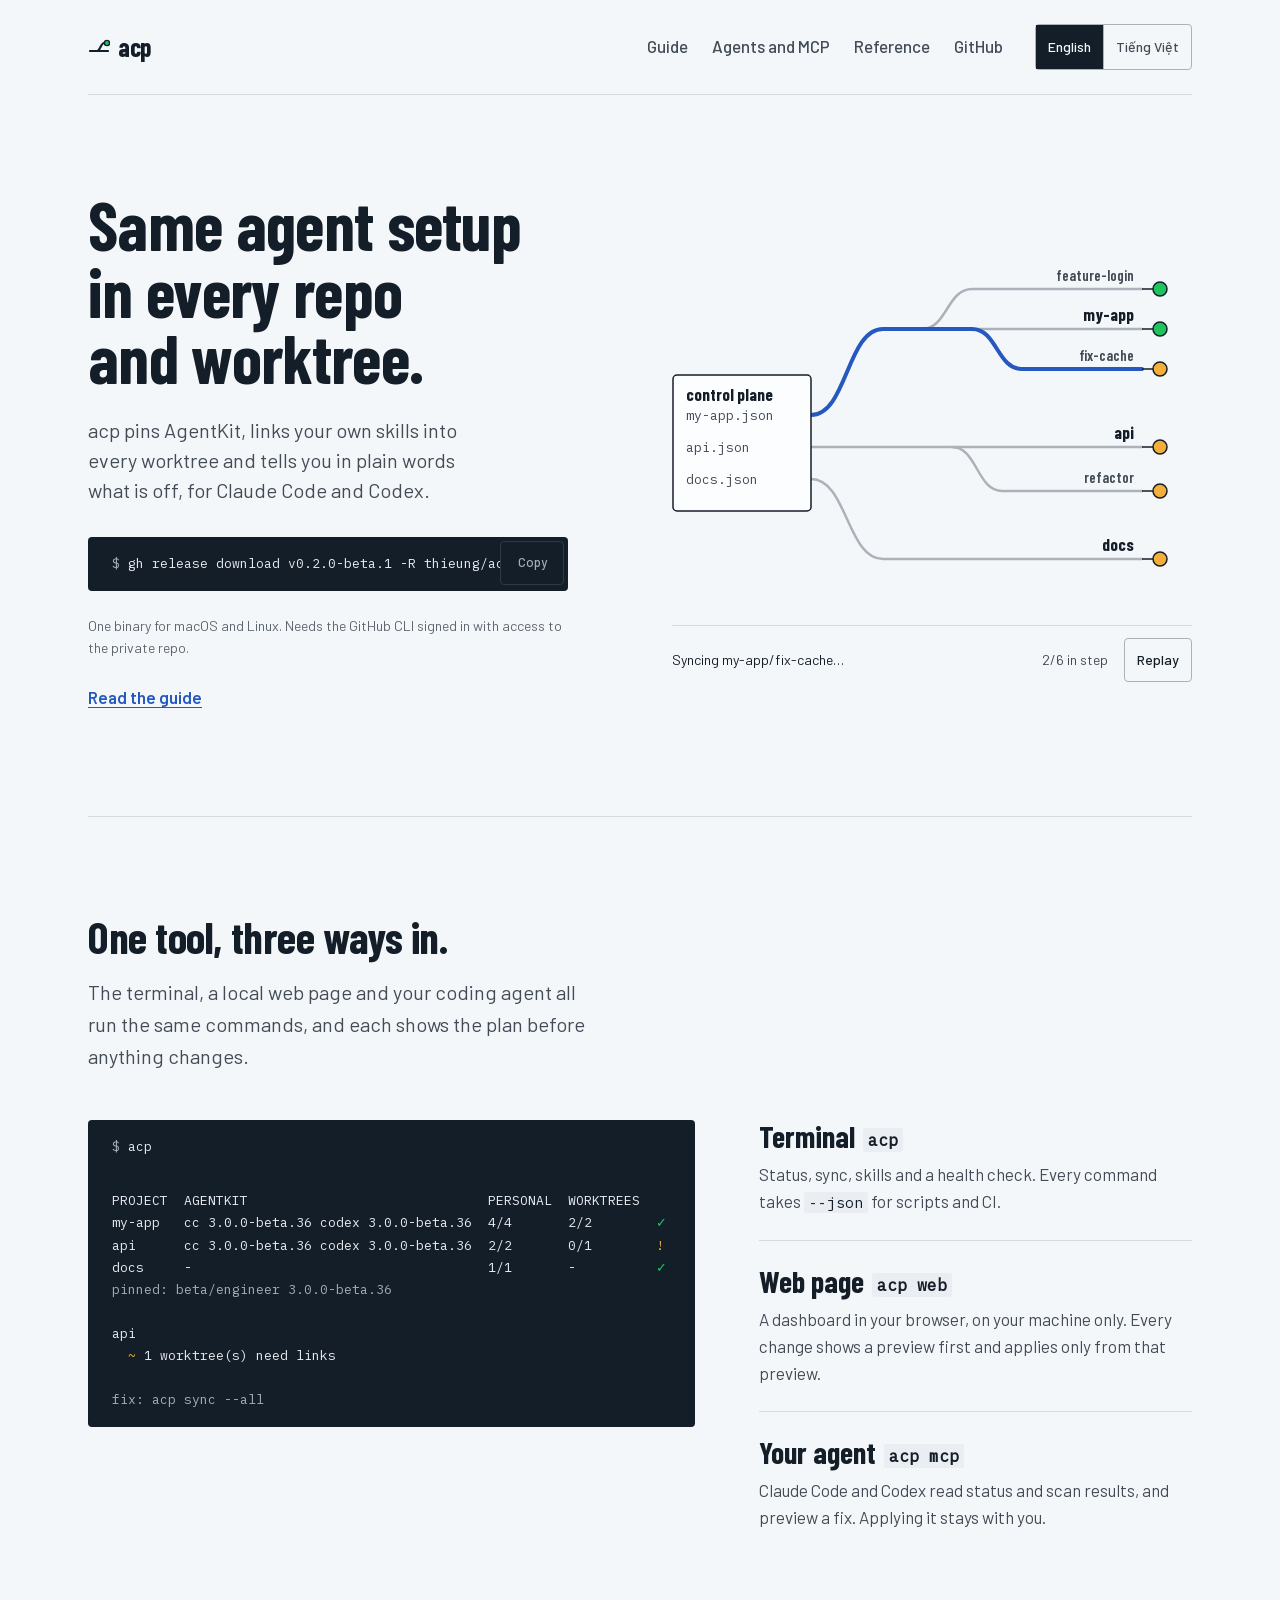
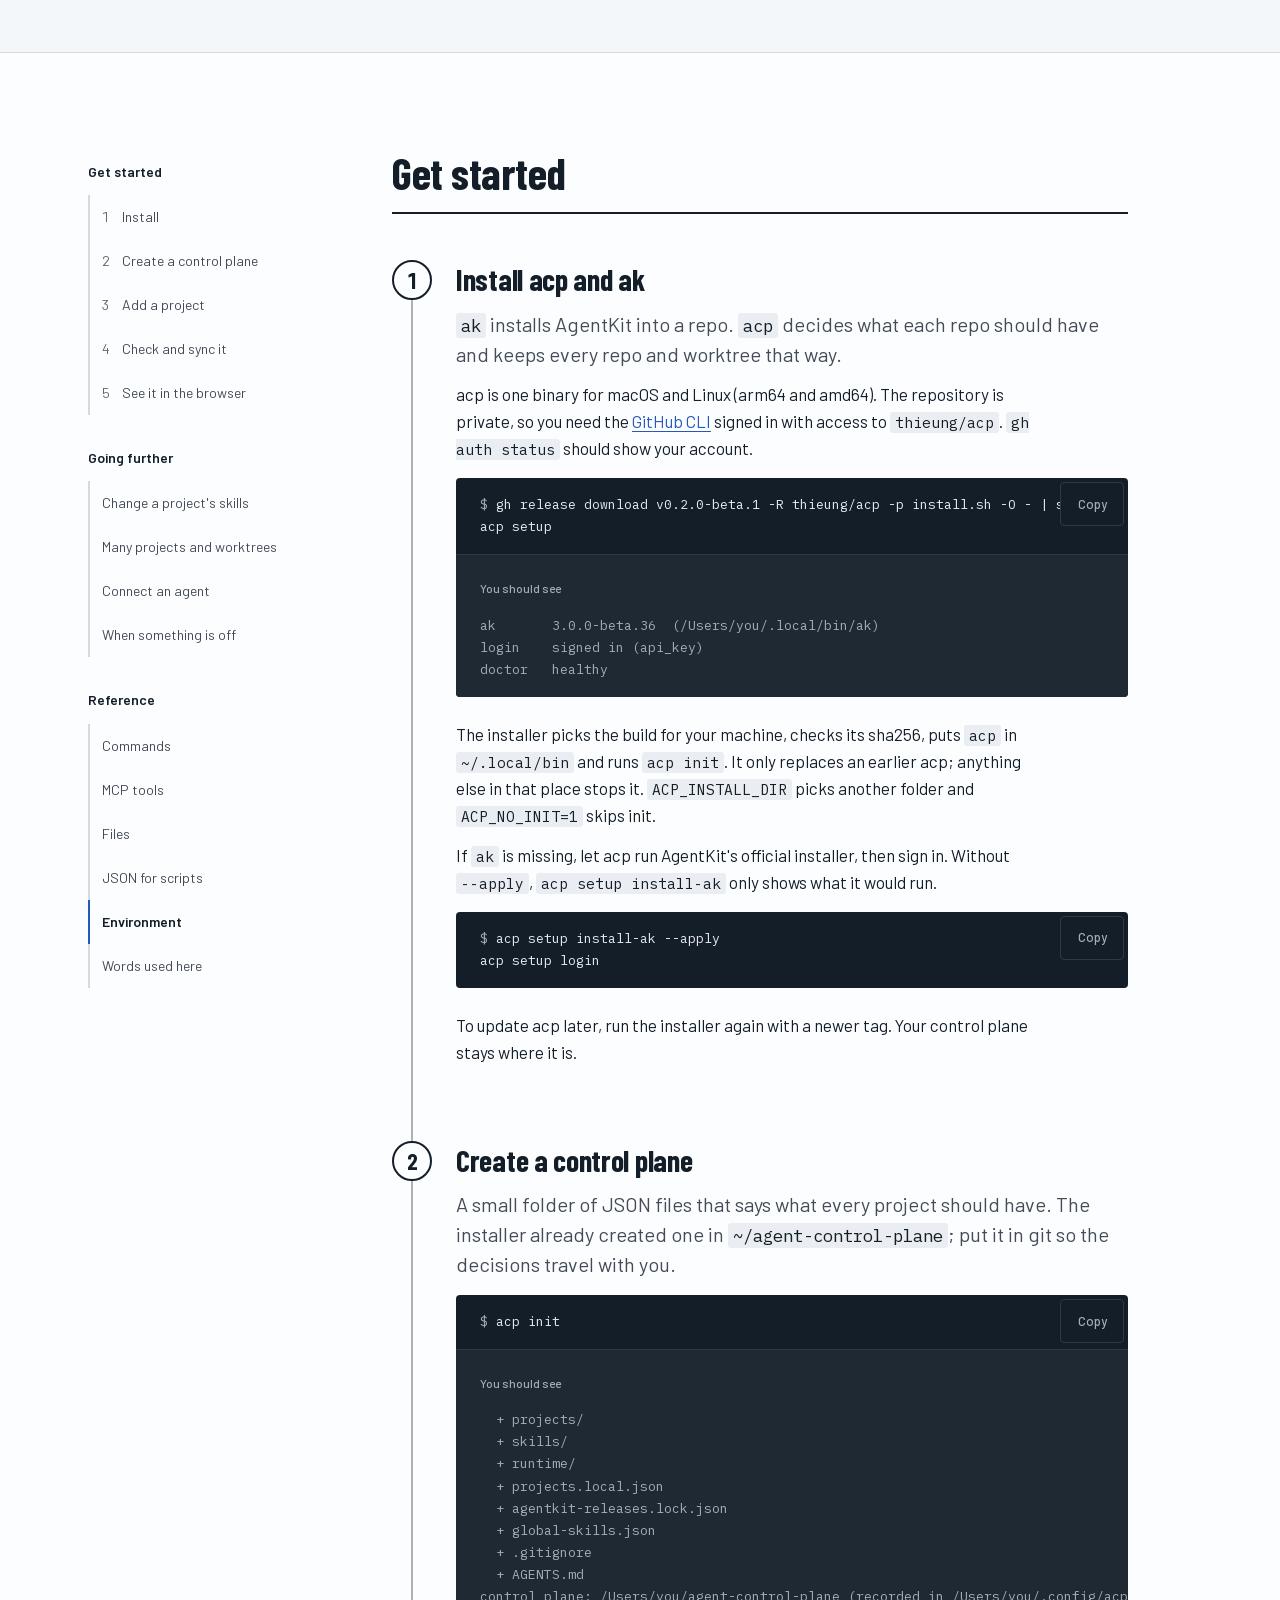
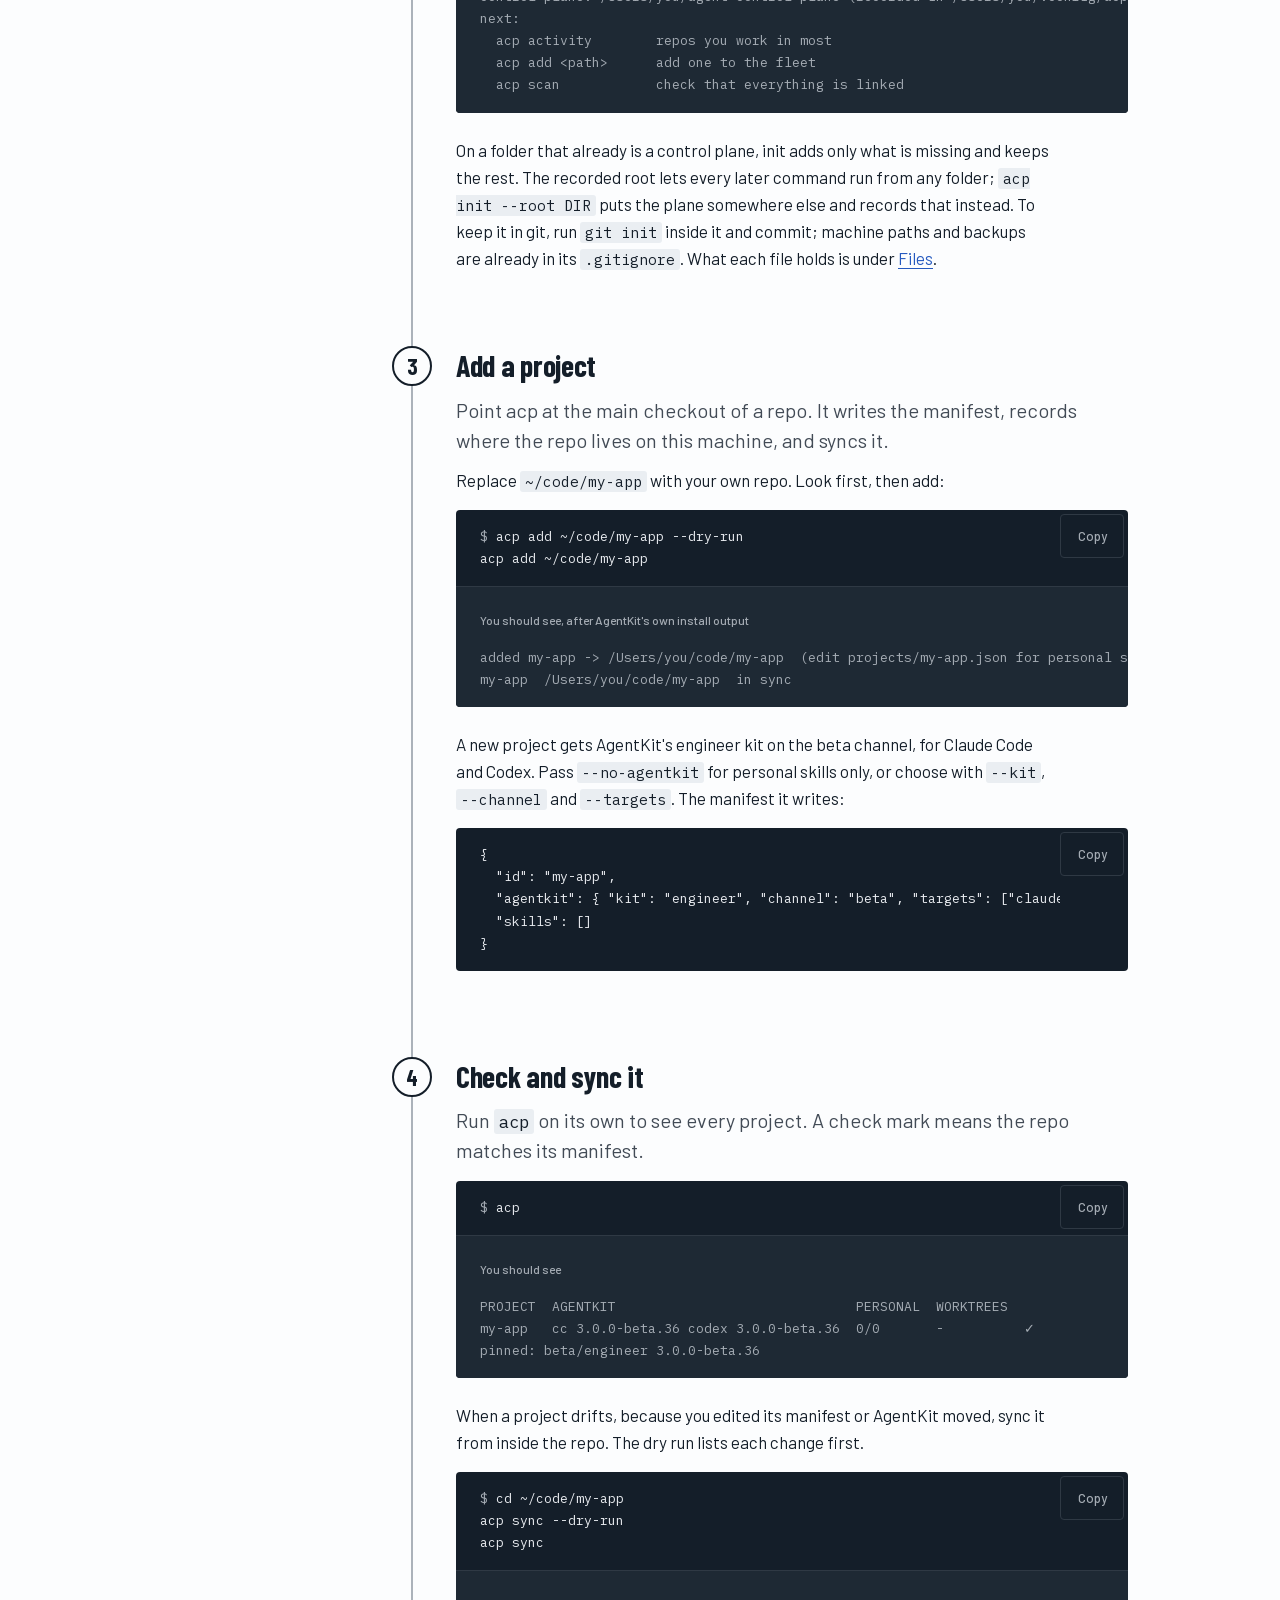
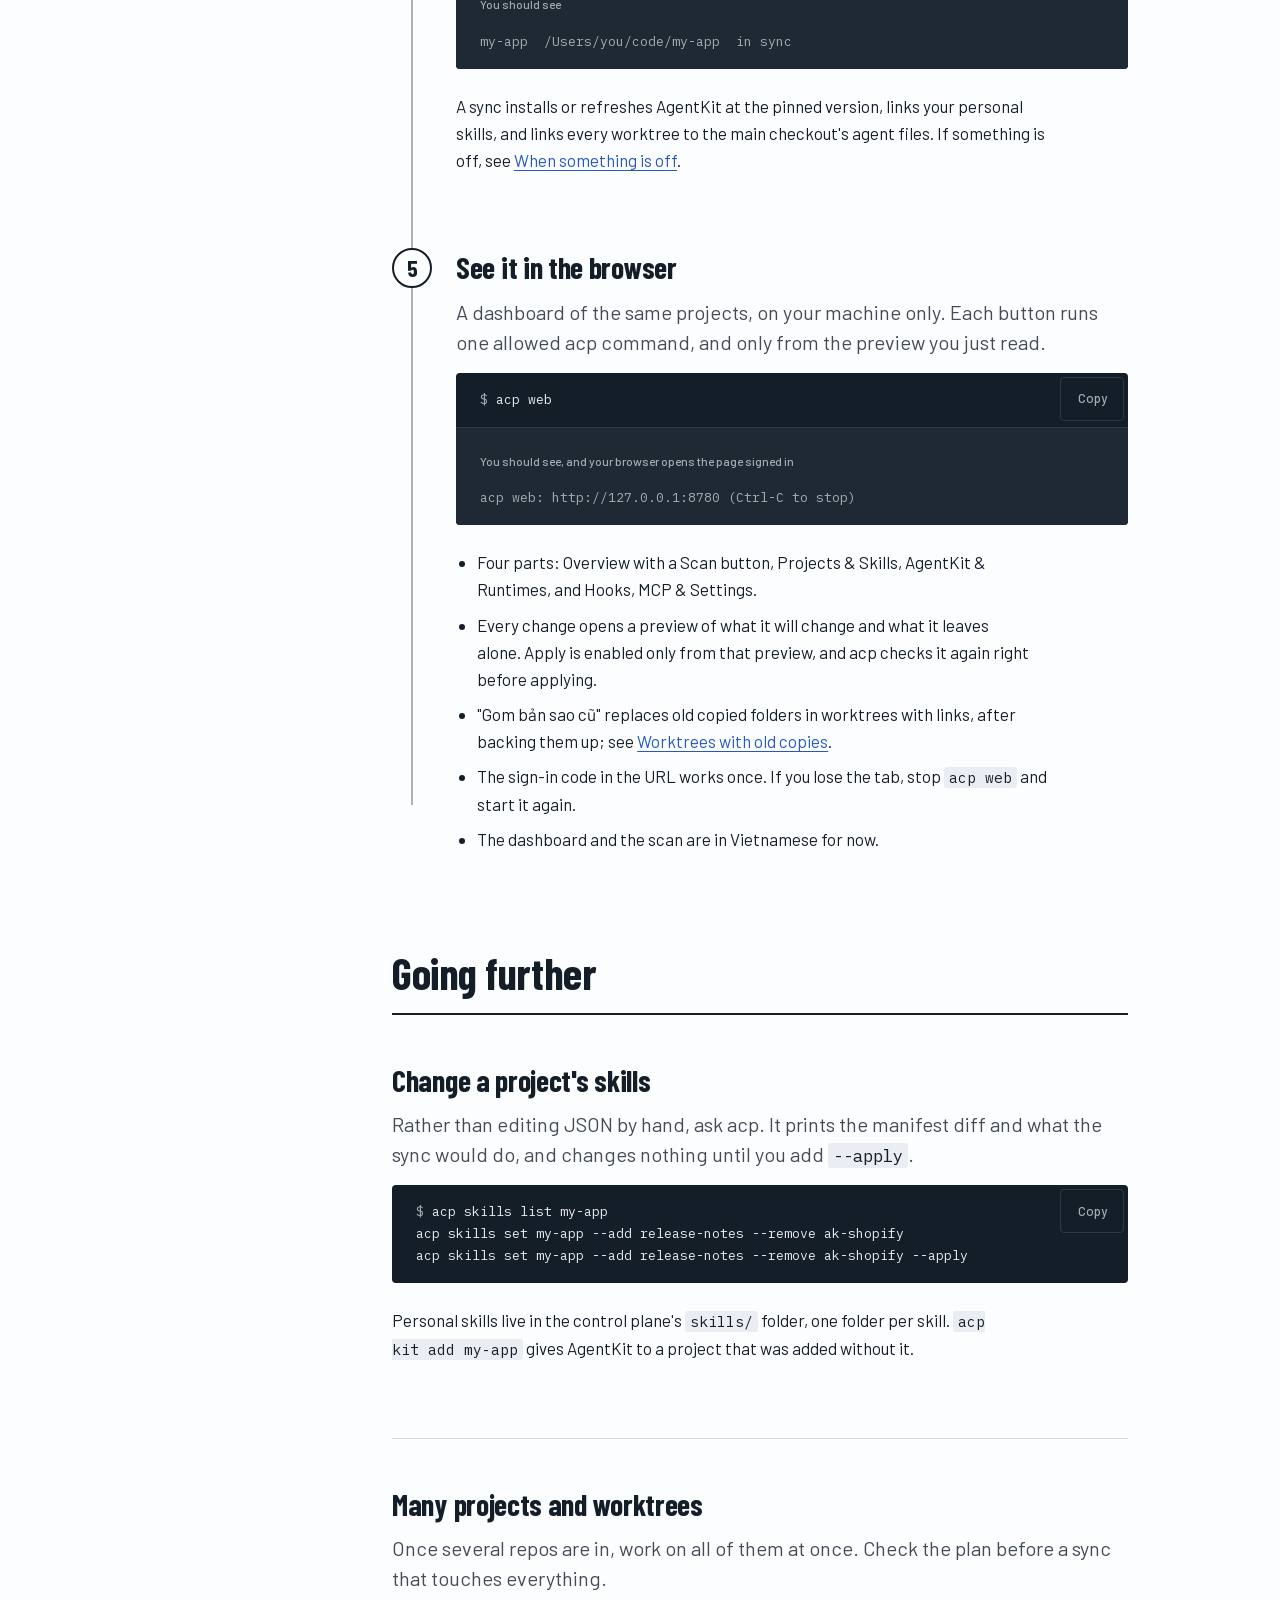
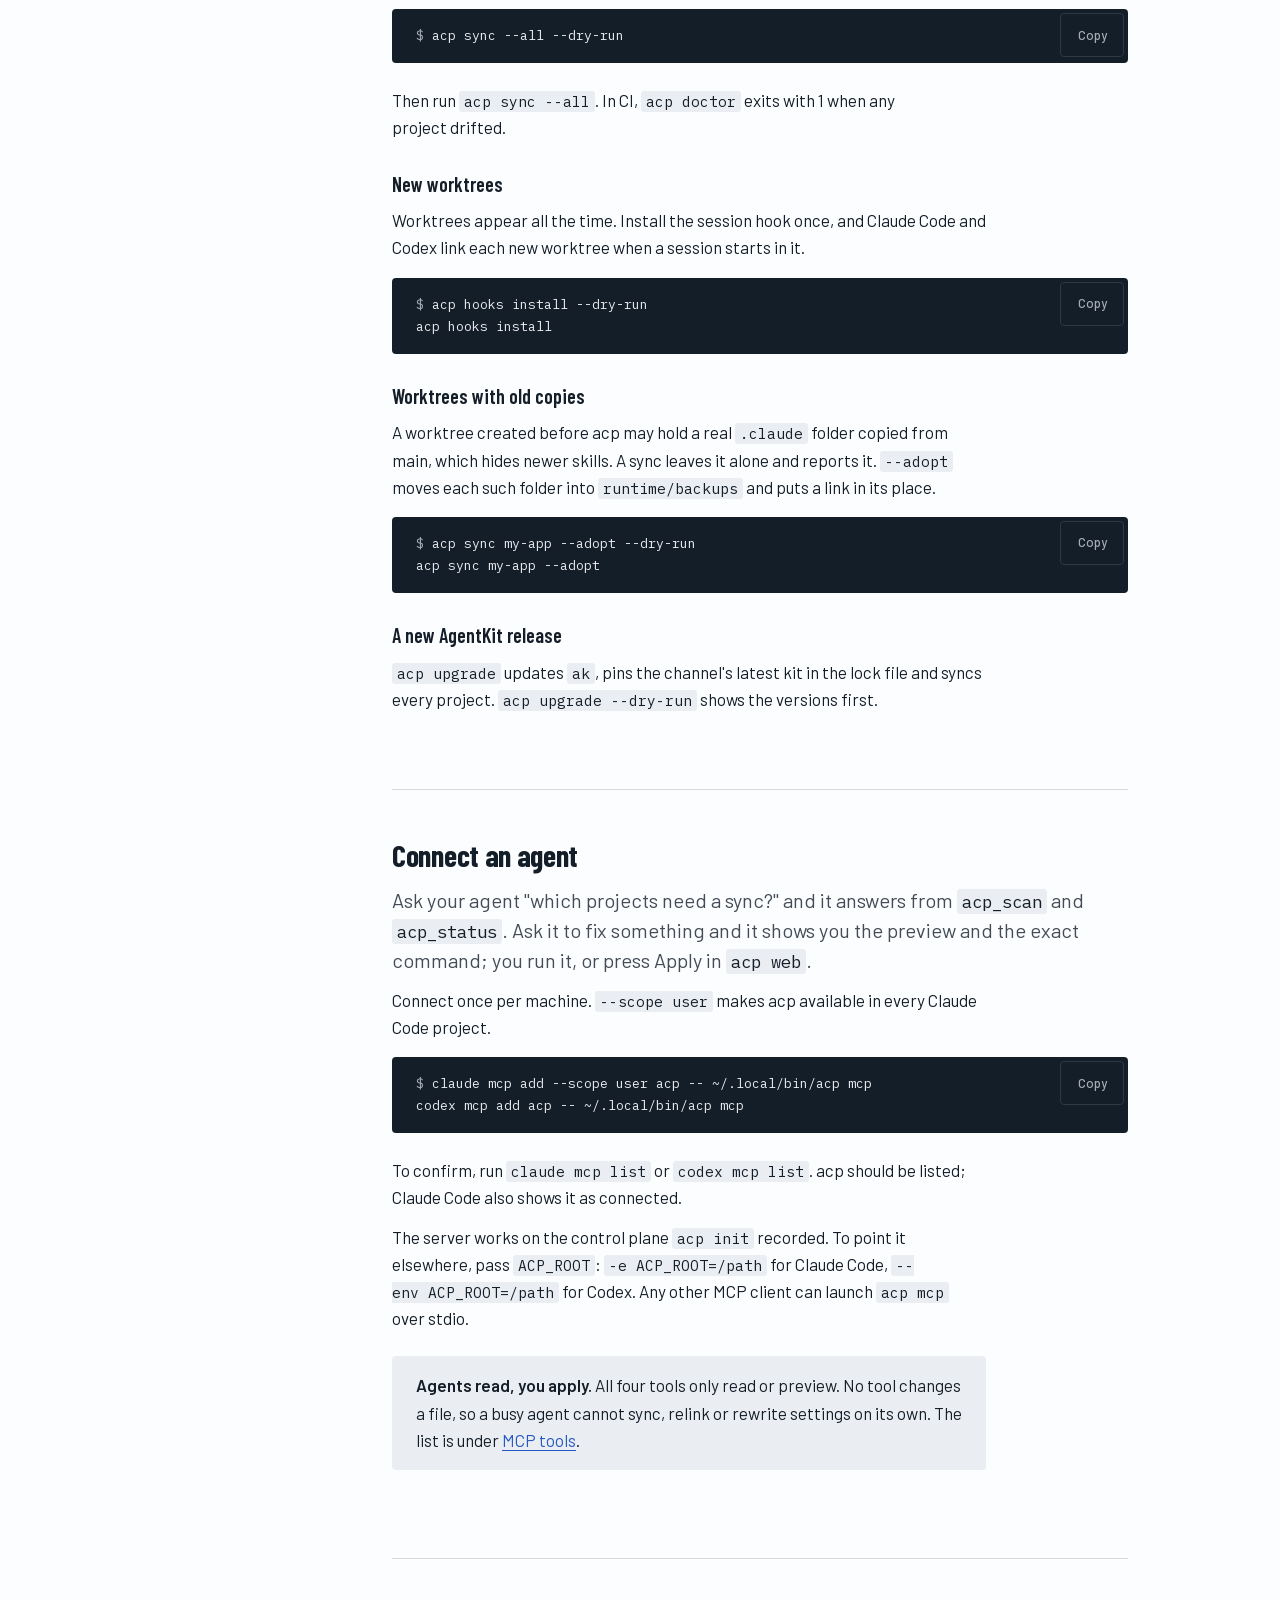
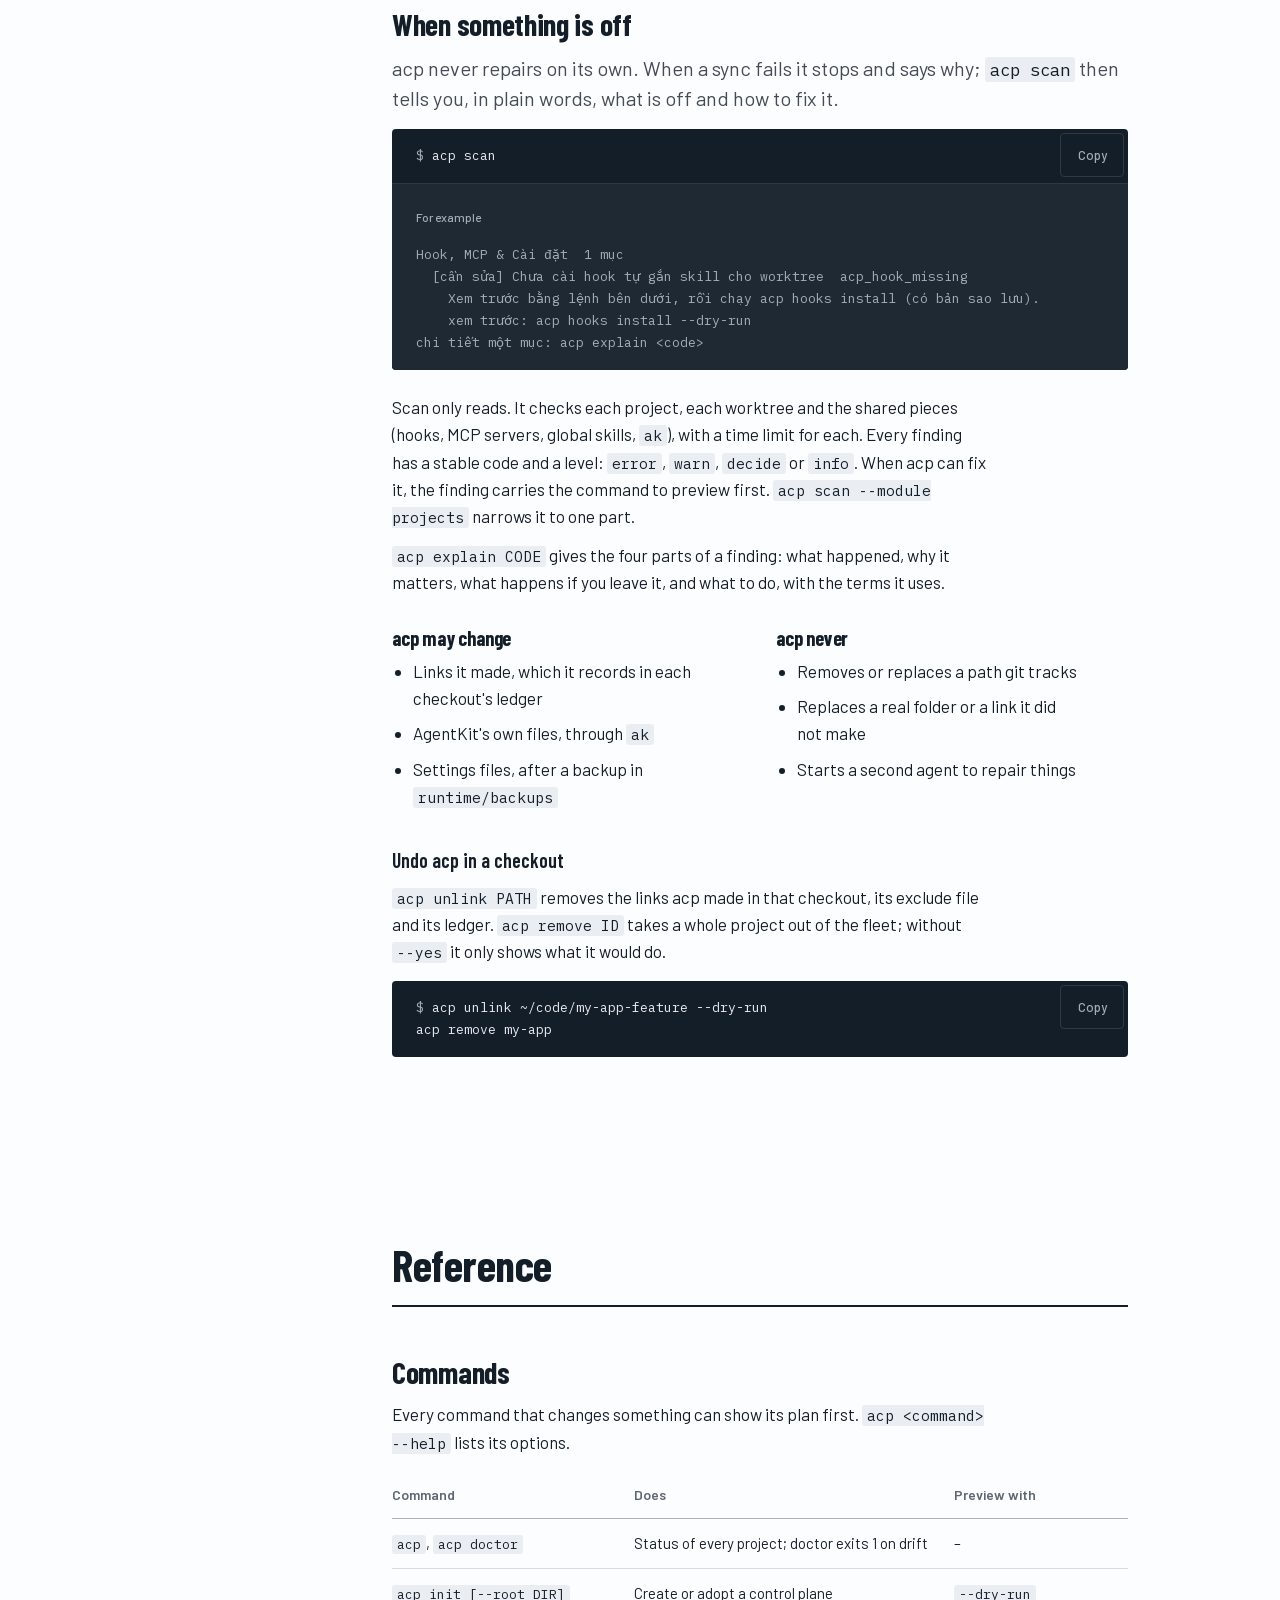
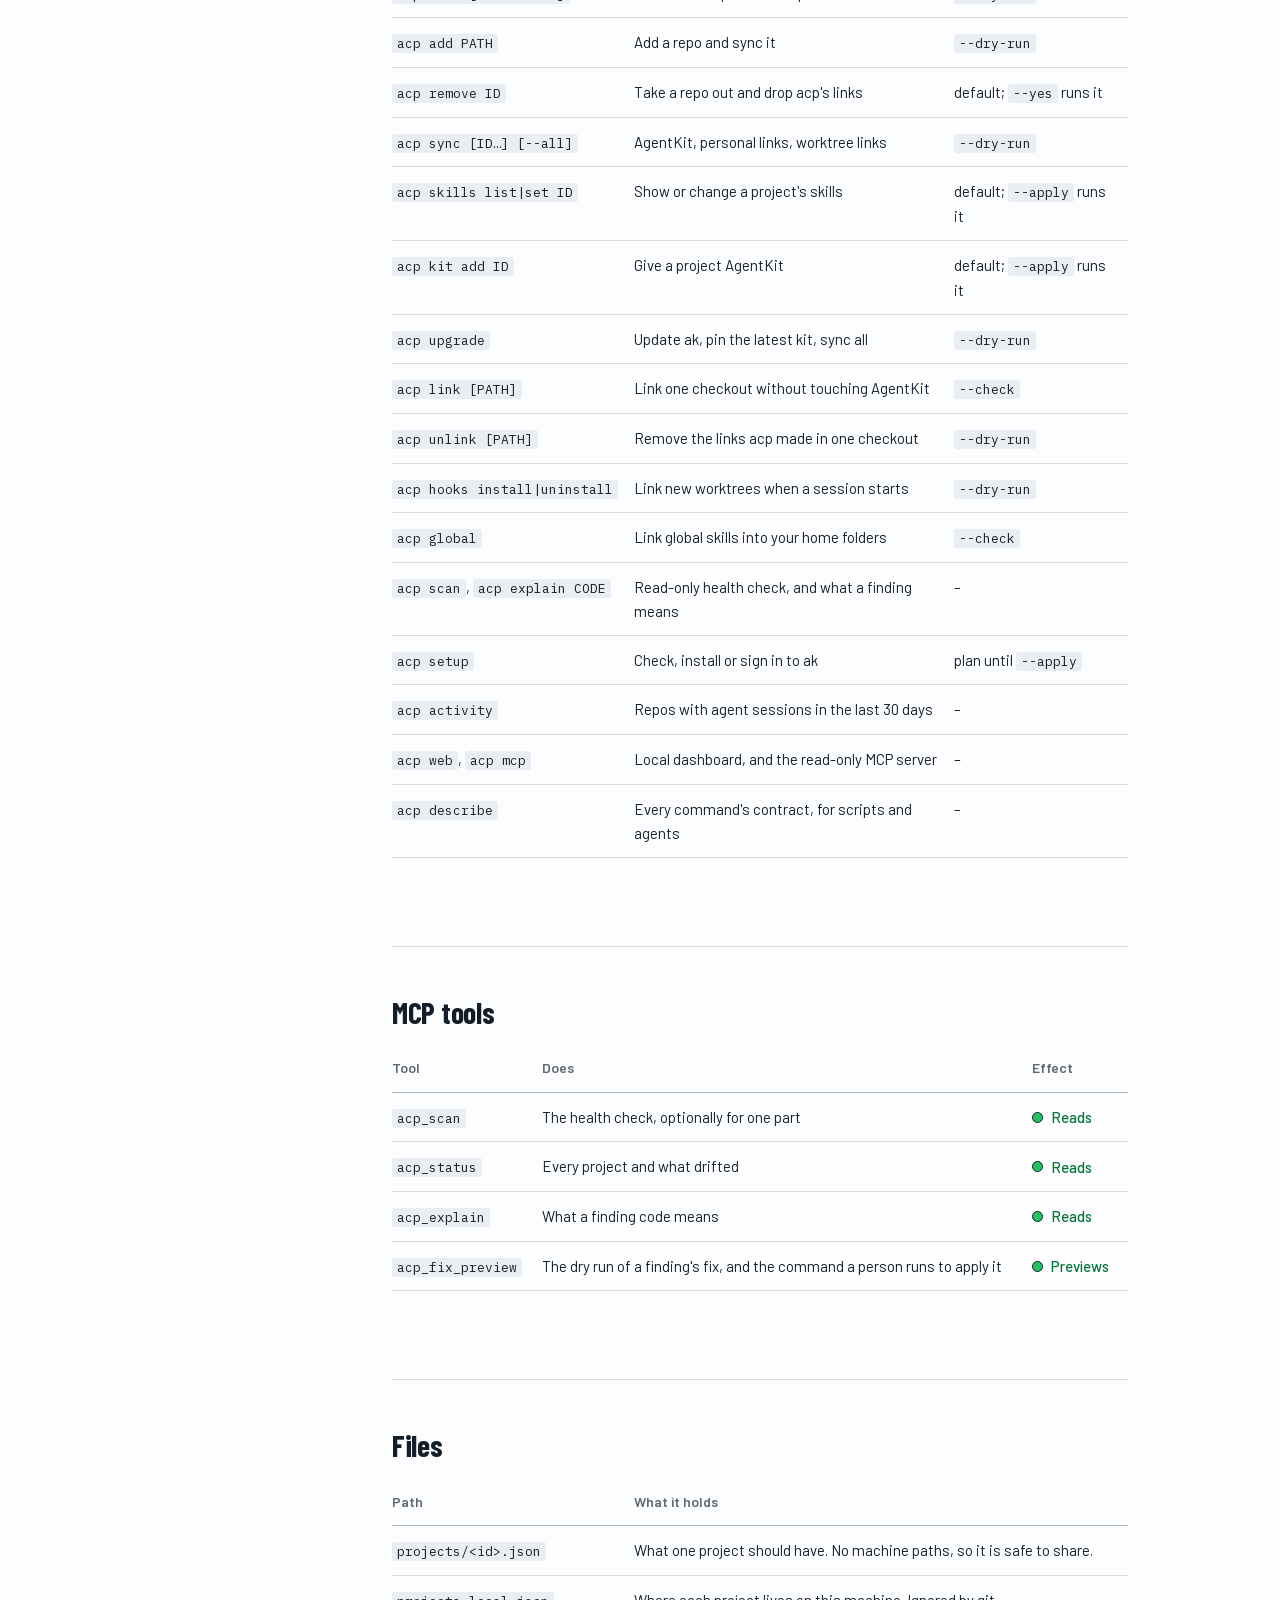
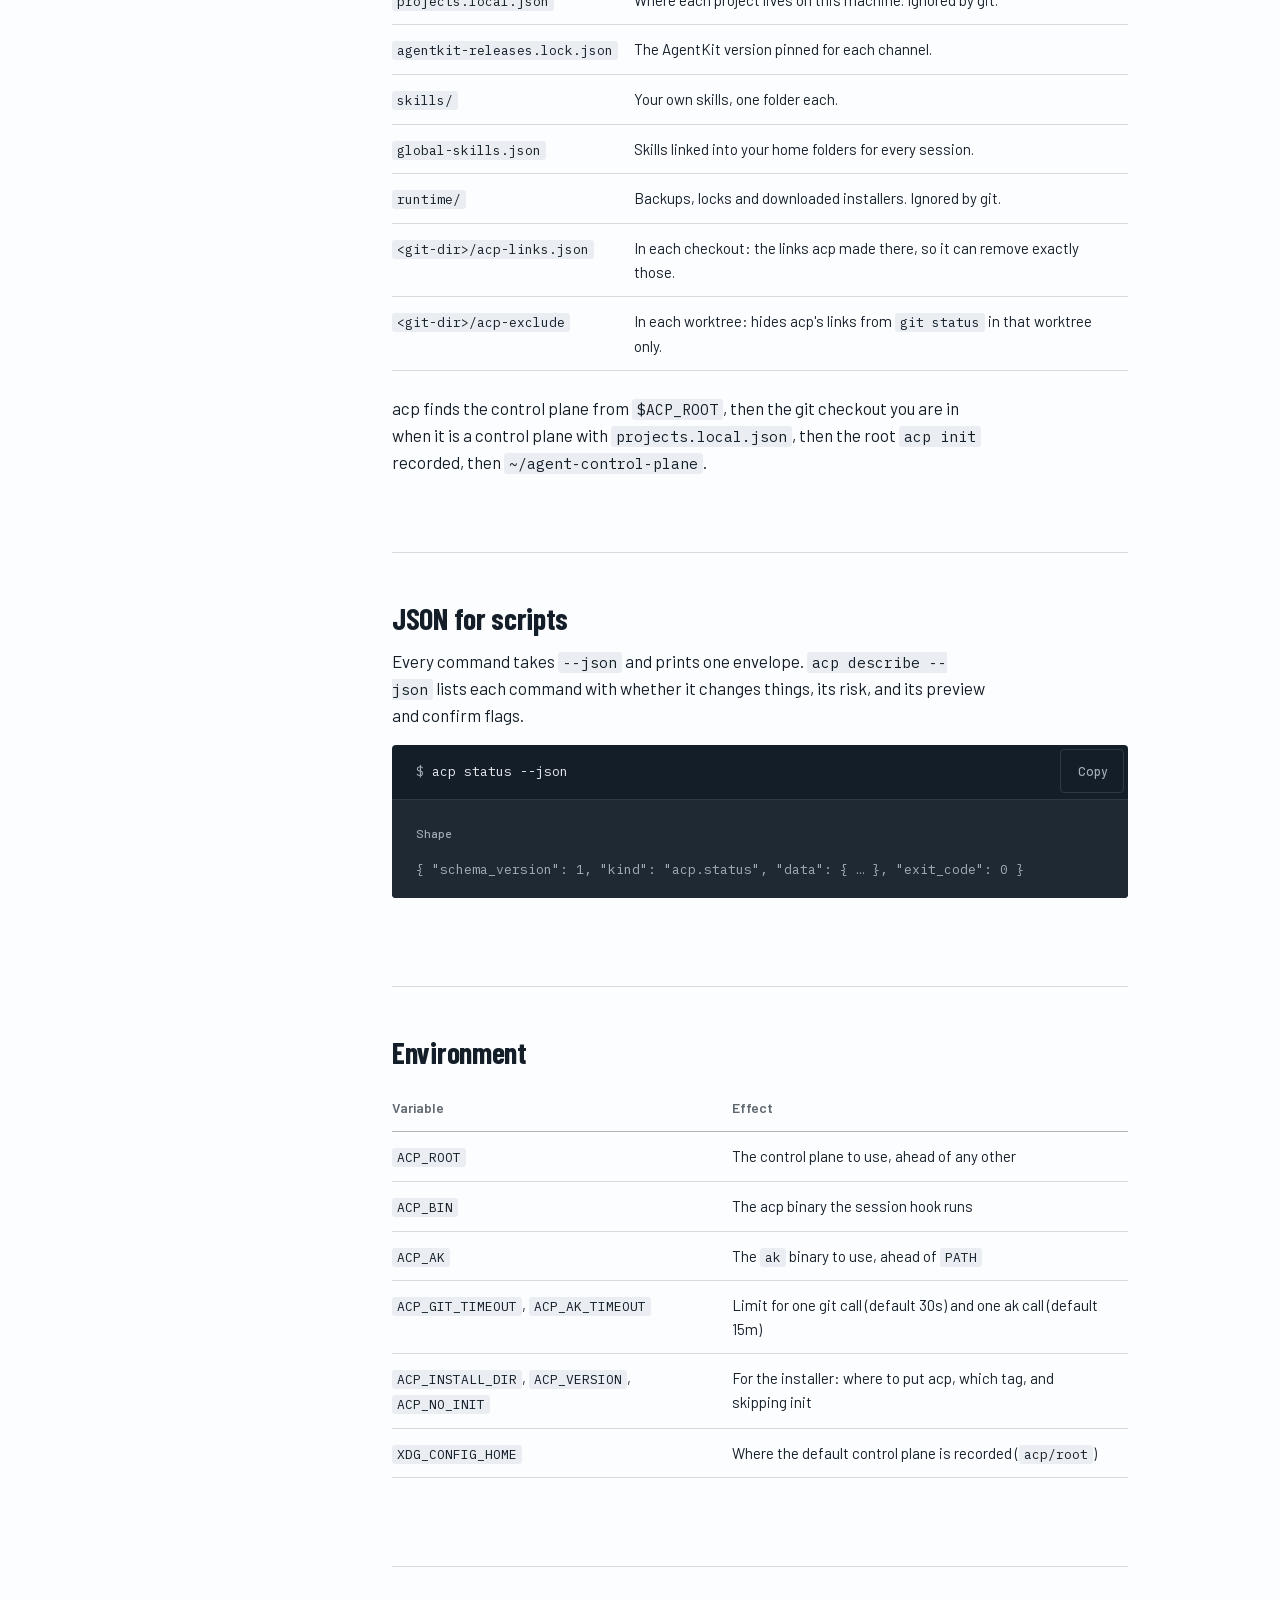
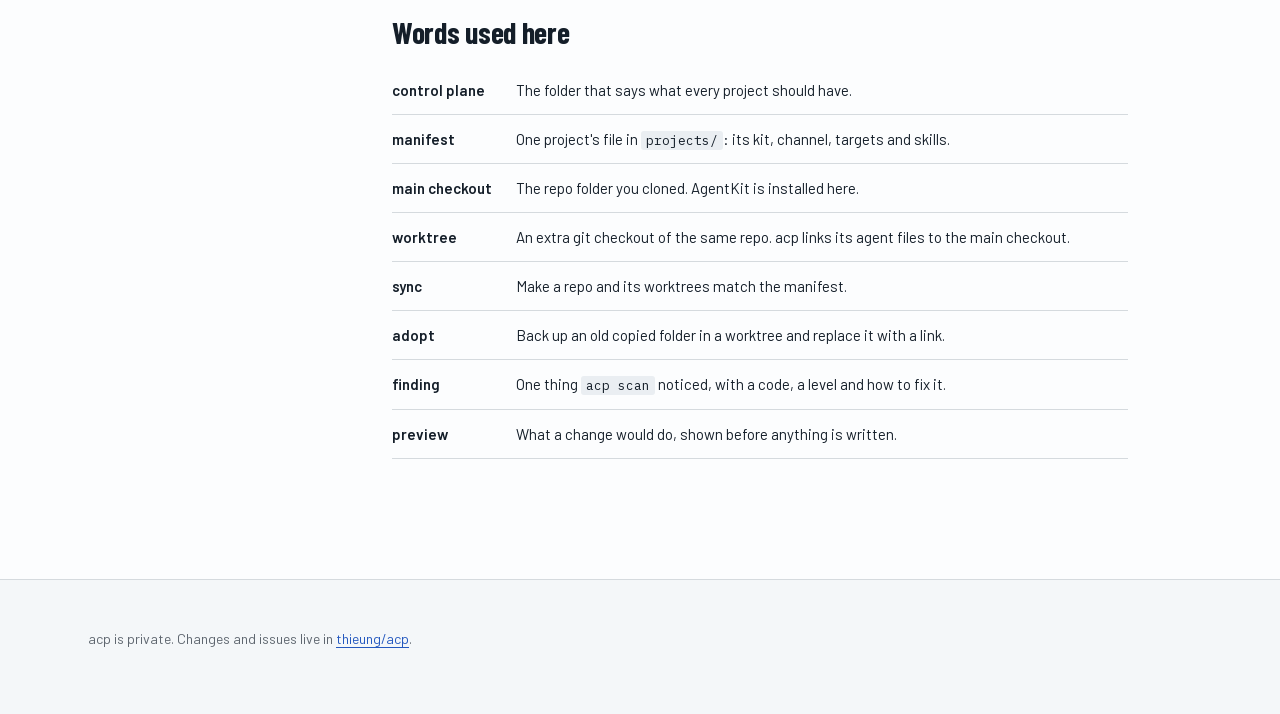
==== commit 797fa812: "docs(site): describe the Go binary in the guide Install from a release, scan and explain instead of " ====
--- a/site/index.html
+++ b/site/index.html
@@ -300,11 +300,11 @@
   <section class="hero">
     <div>
       <h1><span lang="en">Same agent setup in every repo and worktree.</span><span lang="vi">Một bộ agent cho mọi repo và worktree.</span></h1>
-      <p class="lede" lang="en">acp pins AgentKit, links your own skills and repairs broken installs, for Claude Code and Codex.</p>
-      <p class="lede" lang="vi">acp ghim phiên bản AgentKit, link skill riêng của bạn và sửa bản cài hỏng, cho Claude Code và Codex.</p>
+      <p class="lede" lang="en">acp pins AgentKit, links your own skills into every worktree and tells you in plain words what is off, for Claude Code and Codex.</p>
+      <p class="lede" lang="vi">acp ghim phiên bản AgentKit, link skill riêng của bạn vào mọi worktree và nói rõ bằng lời thường chỗ nào đang lệch, cho Claude Code và Codex.</p>
       <div class="hero-actions">
-        <div class="term"><div class="cmd"><pre><code>uv tool install git+ssh://git@github.com/thieung/acp.git</code></pre><button type="button" class="copy"></button></div></div>
-        <p class="needs"><span lang="en">Needs Python 3.10+, uv and SSH access to the private repo.</span><span lang="vi">Cần Python 3.10+, uv và quyền SSH vào repo private.</span></p>
+        <div class="term"><div class="cmd"><pre><code>gh release download v0.2.0-beta.1 -R thieung/acp -p install.sh -O - | sh</code></pre><button type="button" class="copy"></button></div></div>
+        <p class="needs"><span lang="en">One binary for macOS and Linux. Needs the GitHub CLI signed in with access to the private repo.</span><span lang="vi">Một binary cho macOS và Linux. Cần GitHub CLI đã đăng nhập, có quyền vào repo private.</span></p>
         <a class="more" href="#install"><span lang="en">Read the guide</span><span lang="vi">Đọc hướng dẫn</span></a>
       </div>
     </div>
@@ -359,8 +359,8 @@
 
   <section class="ways" aria-labelledby="ways">
     <h2 id="ways"><span lang="en">One tool, three ways in.</span><span lang="vi">Một công cụ, ba cách dùng.</span></h2>
-    <p lang="en">The terminal, a local web page and your coding agent all run the same commands, and each shows the plan before it changes anything.</p>
-    <p lang="vi">Terminal, một trang web trên máy bạn và chính coding agent đều chạy cùng các lệnh, và đều cho xem kế hoạch trước khi thay đổi.</p>
+    <p lang="en">The terminal, a local web page and your coding agent all run the same commands, and each shows the plan before anything changes.</p>
+    <p lang="vi">Terminal, một trang web trên máy bạn và chính coding agent đều chạy cùng các lệnh, và đều cho xem kế hoạch trước khi có gì thay đổi.</p>
     <div class="ways-grid">
       <div class="term" role="img" aria-label="Output of acp: three projects, one with a worktree that needs links">
         <div class="cmd"><pre><code>acp</code></pre></div>
@@ -377,14 +377,14 @@
       </div>
       <dl class="surfaces">
         <div><dt>Terminal<code>acp</code></dt>
-          <dd lang="en">Status, sync, skills and repairs. Every command takes <code>--json</code> for scripts and CI.</dd>
-          <dd lang="vi">Trạng thái, sync, skill và sửa lỗi. Mọi lệnh nhận <code>--json</code> cho script và CI.</dd></div>
+          <dd lang="en">Status, sync, skills and a health check. Every command takes <code>--json</code> for scripts and CI.</dd>
+          <dd lang="vi">Trạng thái, sync, skill và kiểm tra sức khỏe. Mọi lệnh nhận <code>--json</code> cho script và CI.</dd></div>
         <div><dt><span lang="en">Web page</span><span lang="vi">Trang web</span><code class="w">acp web</code></dt>
-          <dd lang="en">The same table in your browser, on your machine only. Click a project to see what is wrong and what a sync would do.</dd>
-          <dd lang="vi">Cùng bảng đó trong trình duyệt, chỉ chạy trên máy bạn. Bấm vào project để xem đang bị gì và sync sẽ làm gì.</dd></div>
+          <dd lang="en">A dashboard in your browser, on your machine only. Every change shows a preview first and applies only from that preview.</dd>
+          <dd lang="vi">Một bảng điều khiển trong trình duyệt, chỉ chạy trên máy bạn. Mọi thay đổi đều hiện bản xem trước và chỉ áp dụng từ đúng bản xem trước đó.</dd></div>
         <div><dt><span lang="en">Your agent</span><span lang="vi">Agent của bạn</span><code class="w">acp mcp</code></dt>
-          <dd lang="en">Claude Code and Codex call the same commands as MCP tools, and changes wait for your yes.</dd>
-          <dd lang="vi">Claude Code và Codex gọi cùng các lệnh dưới dạng tool MCP, và mọi thay đổi chờ bạn đồng ý.</dd></div>
+          <dd lang="en">Claude Code and Codex read status and scan results, and preview a fix. Applying it stays with you.</dd>
+          <dd lang="vi">Claude Code và Codex đọc trạng thái, kết quả scan, và xem trước cách sửa. Áp dụng thì vẫn là bạn.</dd></div>
       </dl>
     </div>
   </section>
@@ -409,7 +409,7 @@
             <li><a href="#skills"><span lang="en">Change a project's skills</span><span lang="vi">Đổi skill của project</span></a></li>
             <li><a href="#fleet"><span lang="en">Many projects and worktrees</span><span lang="vi">Nhiều project và worktree</span></a></li>
             <li><a href="#mcp"><span lang="en">Connect an agent</span><span lang="vi">Kết nối agent</span></a></li>
-            <li><a href="#when-sync-fails"><span lang="en">When a sync fails</span><span lang="vi">Khi sync lỗi</span></a></li>
+            <li><a href="#when-sync-fails"><span lang="en">When something is off</span><span lang="vi">Khi có gì đó lệch</span></a></li>
           </ul>
           <p><span lang="en">Reference</span><span lang="vi">Tra cứu</span></p>
           <ul>
@@ -431,36 +431,48 @@
             <h2 class="h"><a href="#install"><span lang="en">Install acp and ak</span><span lang="vi">Cài acp và ak</span></a></h2>
             <p class="intro" lang="en"><code>ak</code> installs AgentKit into a repo. <code>acp</code> decides what each repo should have and keeps every repo and worktree that way.</p>
             <p class="intro" lang="vi"><code>ak</code> cài AgentKit vào một repo. <code>acp</code> quyết định mỗi repo cần có gì và giữ mọi repo, mọi worktree đúng như thế.</p>
-            <p lang="en">You need Python 3.10 or newer, <a href="https://docs.astral.sh/uv/">uv</a>, and an SSH key that GitHub accepts for <code>thieung/acp</code>. <code class="w">ssh -T git@github.com</code> should greet you by name.</p>
-            <p lang="vi">Bạn cần Python 3.10 trở lên, <a href="https://docs.astral.sh/uv/">uv</a>, và một SSH key được GitHub chấp nhận cho <code>thieung/acp</code>. Lệnh <code class="w">ssh -T git@github.com</code> phải chào đúng tên bạn.</p>
+            <p lang="en">acp is one binary for macOS and Linux (arm64 and amd64). The repository is private, so you need the <a href="https://cli.github.com/">GitHub CLI</a> signed in with access to <code>thieung/acp</code>. <code class="w">gh auth status</code> should show your account.</p>
+            <p lang="vi">acp là một binary cho macOS và Linux (arm64 và amd64). Repo đang private nên bạn cần <a href="https://cli.github.com/">GitHub CLI</a> đã đăng nhập, có quyền vào <code>thieung/acp</code>. Lệnh <code class="w">gh auth status</code> phải hiện đúng tài khoản của bạn.</p>
             <div class="term">
-              <div class="cmd"><pre><code>uv tool install git+ssh://git@github.com/thieung/acp.git
+              <div class="cmd"><pre><code>gh release download v0.2.0-beta.1 -R thieung/acp -p install.sh -O - | sh
 acp setup</code></pre><button type="button" class="copy"></button></div>
               <div class="out"><p class="out-label"><span lang="en">You should see</span><span lang="vi">Kết quả mong đợi</span></p><pre>ak       3.0.0-beta.36  (/Users/you/.local/bin/ak)
 login    signed in (api_key)
 doctor   healthy</pre></div>
             </div>
+            <p lang="en">The installer picks the build for your machine, checks its sha256, puts <code>acp</code> in <code>~/.local/bin</code> and runs <code class="w">acp init</code>. It only replaces an earlier acp; anything else in that place stops it. <code>ACP_INSTALL_DIR</code> picks another folder and <code class="w">ACP_NO_INIT=1</code> skips init.</p>
+            <p lang="vi">Installer chọn bản dựng cho máy bạn, kiểm sha256, đặt <code>acp</code> vào <code>~/.local/bin</code> rồi chạy <code class="w">acp init</code>. Nó chỉ thay một bản acp cũ; gặp thứ gì khác ở chỗ đó thì dừng. <code>ACP_INSTALL_DIR</code> chọn thư mục khác, còn <code class="w">ACP_NO_INIT=1</code> bỏ bước init.</p>
             <p lang="en">If <code>ak</code> is missing, let acp run AgentKit's official installer, then sign in. Without <code>--apply</code>, <code class="w">acp setup install-ak</code> only shows what it would run.</p>
             <p lang="vi">Nếu chưa có <code>ak</code>, để acp chạy installer chính thức của AgentKit rồi đăng nhập. Không có <code>--apply</code> thì <code class="w">acp setup install-ak</code> chỉ hiện những gì nó sẽ chạy.</p>
             <div class="term"><div class="cmd"><pre><code>acp setup install-ak --apply
-ak onboard</code></pre><button type="button" class="copy"></button></div></div>
-            <p lang="en">Update acp later with <code class="w">uv tool upgrade acp</code>. pipx works too: <code class="w">pipx install git+ssh://git@github.com/thieung/acp.git</code>.</p>
-            <p lang="vi">Cập nhật acp sau này bằng <code class="w">uv tool upgrade acp</code>. Dùng pipx cũng được: <code class="w">pipx install git+ssh://git@github.com/thieung/acp.git</code>.</p>
+acp setup login</code></pre><button type="button" class="copy"></button></div></div>
+            <p lang="en">To update acp later, run the installer again with a newer tag. Your control plane stays where it is.</p>
+            <p lang="vi">Muốn cập nhật acp sau này, chạy lại installer với tag mới hơn. Control plane của bạn vẫn ở nguyên chỗ cũ.</p>
           </section>
 
           <section class="station" id="control-plane">
             <span class="n" aria-hidden="true">2</span>
             <h2 class="h"><a href="#control-plane"><span lang="en">Create a control plane</span><span lang="vi">Tạo control plane</span></a></h2>
-            <p class="intro" lang="en">A small folder of JSON files that says what every project should have. Put it in git so the decisions travel with you.</p>
-            <p class="intro" lang="vi">Một thư mục nhỏ gồm các file JSON, ghi rõ mỗi project cần có gì. Hãy để nó trong git để các quyết định đi theo bạn sang máy khác.</p>
+            <p class="intro" lang="en">A small folder of JSON files that says what every project should have. The installer already created one in <code>~/agent-control-plane</code>; put it in git so the decisions travel with you.</p>
+            <p class="intro" lang="vi">Một thư mục nhỏ gồm các file JSON, ghi rõ mỗi project cần có gì. Installer đã tạo sẵn một cái ở <code>~/agent-control-plane</code>; hãy để nó trong git để các quyết định đi theo bạn sang máy khác.</p>
             <div class="term">
-              <div class="cmd"><pre><code>acp init ~/agent-control-plane</code></pre><button type="button" class="copy"></button></div>
-              <div class="out"><p class="out-label"><span lang="en">You should see</span><span lang="vi">Kết quả mong đợi</span></p><pre>created control plane /Users/you/agent-control-plane
-default root recorded in /Users/you/.config/acp/config.json
-next: `acp setup` to check ak, then `acp add &lt;repo&gt;` for each project, then `acp web`</pre></div>
+              <div class="cmd"><pre><code>acp init</code></pre><button type="button" class="copy"></button></div>
+              <div class="out"><p class="out-label"><span lang="en">You should see</span><span lang="vi">Kết quả mong đợi</span></p><pre>  + projects/
+  + skills/
+  + runtime/
+  + projects.local.json
+  + agentkit-releases.lock.json
+  + global-skills.json
+  + .gitignore
+  + AGENTS.md
+control plane: /Users/you/agent-control-plane (recorded in /Users/you/.config/acp/root)
+next:
+  acp activity        repos you work in most
+  acp add &lt;path&gt;      add one to the fleet
+  acp scan            check that everything is linked</pre></div>
             </div>
-            <p lang="en">The recorded default lets every later command run from any folder. To keep the plane in git, run <code class="w">git init</code> inside it and commit; machine paths and backups are already in its <code>.gitignore</code>. What each file holds is under <a href="#files">Files</a>.</p>
-            <p lang="vi">Nhờ mặc định đã ghi, mọi lệnh sau đó chạy được từ bất kỳ thư mục nào. Muốn đưa control plane vào git, chạy <code class="w">git init</code> bên trong rồi commit; đường dẫn máy và bản sao lưu đã nằm sẵn trong <code>.gitignore</code>. Mỗi file chứa gì có ở mục <a href="#files">File</a>.</p>
+            <p lang="en">On a folder that already is a control plane, init adds only what is missing and keeps the rest. The recorded root lets every later command run from any folder; <code class="w">acp init --root DIR</code> puts the plane somewhere else and records that instead. To keep it in git, run <code class="w">git init</code> inside it and commit; machine paths and backups are already in its <code>.gitignore</code>. What each file holds is under <a href="#files">Files</a>.</p>
+            <p lang="vi">Với thư mục đã là control plane, init chỉ thêm những gì còn thiếu và giữ nguyên phần còn lại. Nhờ root đã ghi, mọi lệnh sau đó chạy được từ bất kỳ thư mục nào; <code class="w">acp init --root DIR</code> đặt control plane ở chỗ khác và ghi lại chỗ đó. Muốn đưa nó vào git, chạy <code class="w">git init</code> bên trong rồi commit; đường dẫn máy và bản sao lưu đã nằm sẵn trong <code>.gitignore</code>. Mỗi file chứa gì có ở mục <a href="#files">File</a>.</p>
           </section>
 
           <section class="station" id="add-project">
@@ -504,29 +516,31 @@
 acp sync</code></pre><button type="button" class="copy"></button></div>
               <div class="out"><p class="out-label"><span lang="en">You should see</span><span lang="vi">Kết quả mong đợi</span></p><pre>my-app  /Users/you/code/my-app  in sync</pre></div>
             </div>
-            <p lang="en">A sync installs or refreshes AgentKit at the pinned version, links your personal skills, and links every worktree to the main checkout's agent files. If it fails, see <a href="#when-sync-fails">When a sync fails</a>.</p>
-            <p lang="vi">Một lần sync cài hoặc làm mới AgentKit theo bản đã ghim, link skill cá nhân, và link mọi worktree tới file agent của checkout chính. Nếu lỗi, xem <a href="#when-sync-fails">Khi sync lỗi</a>.</p>
+            <p lang="en">A sync installs or refreshes AgentKit at the pinned version, links your personal skills, and links every worktree to the main checkout's agent files. If something is off, see <a href="#when-sync-fails">When something is off</a>.</p>
+            <p lang="vi">Một lần sync cài hoặc làm mới AgentKit theo bản đã ghim, link skill cá nhân, và link mọi worktree tới file agent của checkout chính. Nếu có gì đó lệch, xem <a href="#when-sync-fails">Khi có gì đó lệch</a>.</p>
           </section>
 
           <section class="station" id="web">
             <span class="n" aria-hidden="true">5</span>
             <h2 class="h"><a href="#web"><span lang="en">See it in the browser</span><span lang="vi">Xem trên trình duyệt</span></a></h2>
-            <p class="intro" lang="en">The same projects in a browser, on your machine only. Each button runs one allowed acp command and shows the exact command it ran.</p>
-            <p class="intro" lang="vi">Cùng các project đó trong trình duyệt, chỉ chạy trên máy bạn. Mỗi nút chạy đúng một lệnh acp được cho phép và hiện chính xác lệnh đã chạy.</p>
+            <p class="intro" lang="en">A dashboard of the same projects, on your machine only. Each button runs one allowed acp command, and only from the preview you just read.</p>
+            <p class="intro" lang="vi">Một bảng điều khiển cho cùng các project đó, chỉ chạy trên máy bạn. Mỗi nút chạy đúng một lệnh acp được cho phép, và chỉ từ bản xem trước bạn vừa đọc.</p>
             <div class="term">
               <div class="cmd"><pre><code>acp web</code></pre><button type="button" class="copy"></button></div>
-              <div class="out"><p class="out-label"><span lang="en">You should see, and your browser opens it</span><span lang="vi">Kết quả mong đợi, trình duyệt tự mở địa chỉ này</span></p><pre>acp web: http://127.0.0.1:8780/#token=…</pre></div>
+              <div class="out"><p class="out-label"><span lang="en">You should see, and your browser opens the page signed in</span><span lang="vi">Kết quả mong đợi, trình duyệt tự mở trang đã đăng nhập</span></p><pre>acp web: http://127.0.0.1:8780 (Ctrl-C to stop)</pre></div>
             </div>
             <ul class="plain" lang="en">
-              <li>Click a project's status to see what is wrong and the dry run of what a sync would change.</li>
-              <li>"Sync" applies that plan. "Sync, thay bản cũ" also replaces old copied folders in worktrees with links, after backing them up; see <a href="#adopt">Worktrees with old copies</a>.</li>
-              <li>The skills drawer previews every change before Apply is enabled.</li>
-              <li>The web page itself is in Vietnamese for now.</li>
+              <li>Four parts: Overview with a Scan button, Projects &amp; Skills, AgentKit &amp; Runtimes, and Hooks, MCP &amp; Settings.</li>
+              <li>Every change opens a preview of what it will change and what it leaves alone. Apply is enabled only from that preview, and acp checks it again right before applying.</li>
+              <li>"Gom bản sao cũ" replaces old copied folders in worktrees with links, after backing them up; see <a href="#adopt">Worktrees with old copies</a>.</li>
+              <li>The sign-in code in the URL works once. If you lose the tab, stop <code class="w">acp web</code> and start it again.</li>
+              <li>The dashboard and the scan are in Vietnamese for now.</li>
             </ul>
             <ul class="plain" lang="vi">
-              <li>Bấm vào tình trạng của project để xem đang bị gì và bản dry run của những gì sync sẽ đổi.</li>
-              <li>"Sync" áp dụng kế hoạch đó. "Sync, thay bản cũ" còn thay các thư mục copy cũ trong worktree bằng link, sau khi đã sao lưu; xem <a href="#adopt">Worktree có bản copy cũ</a>.</li>
-              <li>Drawer skills xem trước mọi thay đổi rồi mới bật nút Áp dụng.</li>
+              <li>Bốn mục: Tổng quan có nút Quét, Dự án &amp; Skill, AgentKit &amp; Runtime, và Hook, MCP &amp; Cài đặt.</li>
+              <li>Mọi thay đổi mở bản xem trước: sẽ đổi gì và không đụng tới gì. Nút Áp dụng chỉ bật từ bản xem trước đó, và acp kiểm tra lại ngay trước khi áp dụng.</li>
+              <li>"Gom bản sao cũ" thay các thư mục copy cũ trong worktree bằng link, sau khi đã sao lưu; xem <a href="#adopt">Worktree có bản copy cũ</a>.</li>
+              <li>Mã đăng nhập trong URL chỉ dùng được một lần. Lỡ đóng tab thì dừng <code class="w">acp web</code> rồi chạy lại.</li>
             </ul>
           </section>
         </div>
@@ -568,71 +582,55 @@
 
         <section class="topic" id="mcp">
           <h2 class="h"><a href="#mcp"><span lang="en">Connect an agent</span><span lang="vi">Kết nối agent</span></a></h2>
-          <p class="intro" lang="en">Ask your agent "which projects need a sync?" and it answers from <code>acp_status</code>. Ask it to add a skill and it shows you the manifest diff first, then applies it when you agree.</p>
-          <p class="intro" lang="vi">Hỏi agent "project nào cần sync?" và nó trả lời từ <code>acp_status</code>. Nhờ nó thêm một skill thì nó cho bạn xem diff của manifest trước, rồi mới áp dụng khi bạn đồng ý.</p>
+          <p class="intro" lang="en">Ask your agent "which projects need a sync?" and it answers from <code>acp_scan</code> and <code>acp_status</code>. Ask it to fix something and it shows you the preview and the exact command; you run it, or press Apply in <code class="w">acp web</code>.</p>
+          <p class="intro" lang="vi">Hỏi agent "project nào cần sync?" và nó trả lời từ <code>acp_scan</code> và <code>acp_status</code>. Nhờ nó sửa thì nó cho bạn xem bản xem trước và đúng lệnh cần chạy; bạn tự chạy lệnh đó, hoặc bấm Áp dụng trong <code class="w">acp web</code>.</p>
           <p lang="en">Connect once per machine. <code class="w">--scope user</code> makes acp available in every Claude Code project.</p>
           <p lang="vi">Mỗi máy chỉ cần kết nối một lần. <code class="w">--scope user</code> giúp acp có mặt trong mọi project của Claude Code.</p>
-          <div class="term"><div class="cmd"><pre><code>claude mcp add --scope user acp -- acp mcp
-codex mcp add acp -- acp mcp</code></pre><button type="button" class="copy"></button></div></div>
+          <div class="term"><div class="cmd"><pre><code>claude mcp add --scope user acp -- ~/.local/bin/acp mcp
+codex mcp add acp -- ~/.local/bin/acp mcp</code></pre><button type="button" class="copy"></button></div></div>
           <p lang="en">To confirm, run <code class="w">claude mcp list</code> or <code class="w">codex mcp list</code>. acp should be listed; Claude Code also shows it as connected.</p>
           <p lang="vi">Để kiểm tra, chạy <code class="w">claude mcp list</code> hoặc <code class="w">codex mcp list</code>. acp phải có trong danh sách; Claude Code còn hiện nó là đã kết nối.</p>
           <p lang="en">The server works on the control plane <code class="w">acp init</code> recorded. To point it elsewhere, pass <code>ACP_ROOT</code>: <code class="w">-e ACP_ROOT=/path</code> for Claude Code, <code class="w">--env ACP_ROOT=/path</code> for Codex. Any other MCP client can launch <code class="w">acp mcp</code> over stdio.</p>
           <p lang="vi">Server làm việc trên control plane mà <code class="w">acp init</code> đã ghi. Muốn trỏ chỗ khác, truyền <code>ACP_ROOT</code>: <code class="w">-e ACP_ROOT=/path</code> với Claude Code, <code class="w">--env ACP_ROOT=/path</code> với Codex. Client MCP khác cũng chạy được <code class="w">acp mcp</code> qua stdio.</p>
           <div class="aside">
-            <p lang="en"><b>Reads run, changes wait.</b> Tools that only read run straight away. Tools that change things return a preview unless the agent passes <code class="w">apply: true</code>, and your client still asks you before calls it is not allowed to make on its own. The full list is under <a href="#mcp-tools">MCP tools</a>.</p>
-            <p lang="vi"><b>Đọc thì chạy, đổi thì chờ.</b> Tool chỉ đọc chạy ngay. Tool có thay đổi trả về bản xem trước trừ khi agent truyền <code class="w">apply: true</code>, và client vẫn hỏi bạn trước những lần gọi nó không được tự làm. Danh sách đầy đủ ở mục <a href="#mcp-tools">Tool MCP</a>.</p>
-            <p lang="en"><b>No second agent.</b> A sync started over MCP never opens a separate repair agent. If it fails, the agent you are talking to sees the error and fixes it with you.</p>
-            <p lang="vi"><b>Không có agent thứ hai.</b> Sync gọi qua MCP không bao giờ mở thêm agent sửa lỗi. Nếu lỗi, chính agent đang nói chuyện với bạn thấy lỗi và cùng bạn sửa.</p>
+            <p lang="en"><b>Agents read, you apply.</b> All four tools only read or preview. No tool changes a file, so a busy agent cannot sync, relink or rewrite settings on its own. The list is under <a href="#mcp-tools">MCP tools</a>.</p>
+            <p lang="vi"><b>Agent đọc, bạn áp dụng.</b> Cả bốn tool chỉ đọc hoặc xem trước. Không tool nào đổi file, nên agent không tự sync, link lại hay sửa cài đặt được. Danh sách ở mục <a href="#mcp-tools">Tool MCP</a>.</p>
           </div>
         </section>
 
         <section class="topic" id="when-sync-fails">
-          <h2 class="h"><a href="#when-sync-fails"><span lang="en">When a sync fails</span><span lang="vi">Khi sync lỗi</span></a></h2>
-          <p class="intro" lang="en">From the terminal or the web page, a failed install is handed to Claude Code or Codex inside fixed limits. acp then checks the result itself.</p>
-          <p class="intro" lang="vi">Từ terminal hay trang web, một lần cài lỗi được giao cho Claude Code hoặc Codex trong các giới hạn cố định. Sau đó acp tự kiểm tra kết quả.</p>
-          <p lang="en">Example: you hand-edited <code>.claude/settings.json</code> in my-app, left it invalid, and <code class="w">acp sync my-app</code> fails.</p>
-          <p lang="vi">Ví dụ: bạn sửa tay <code>.claude/settings.json</code> trong my-app, để nó sai cú pháp, và <code class="w">acp sync my-app</code> lỗi.</p>
-          <ol class="flow">
-            <li lang="en"><span><b>Back up</b>my-app's agent folders and its entries in the manifest, paths and lock are copied to <code>runtime/fix-backups</code>.</span></li>
-            <li lang="vi"><span><b>Sao lưu</b>Thư mục agent của my-app cùng các mục của nó trong manifest, đường dẫn và lock được chép vào <code>runtime/fix-backups</code>.</span></li>
-            <li lang="en"><span><b>Repair</b>The agent reads the error, with secrets removed, repairs the JSON, and writes down the cause.</span></li>
-            <li lang="vi"><span><b>Sửa</b>Agent đọc lỗi (đã lược bỏ secret), sửa file JSON và ghi lại nguyên nhân.</span></li>
-            <li lang="en"><span><b>Check</b>acp checks the limits below, runs the sync again and checks the project's status.</span></li>
-            <li lang="vi"><span><b>Kiểm tra</b>acp soát các giới hạn bên dưới, chạy lại sync và kiểm tra tình trạng project.</span></li>
-          </ol>
-          <div class="outcomes">
-            <div class="outcome"><span class="state read"><span lang="en">Fixed</span><span lang="vi">Đã sửa</span></span>
-              <p lang="en">The re-run passed. acp prints <code class="w">fix &lt;op&gt;: fixed</code> with the cause, and <code class="w">acp fix show</code> lists every file the agent changed.</p>
-              <p lang="vi">Lần chạy lại đã qua. acp in <code class="w">fix &lt;op&gt;: fixed</code> kèm nguyên nhân, và <code class="w">acp fix show</code> liệt kê mọi file agent đã đổi.</p></div>
-            <div class="outcome"><span class="state change"><span lang="en">Gave up</span><span lang="vi">Dừng lại</span></span>
-              <p lang="en">Still failing after three attempts, or the cause is in the control plane or in <code>ak</code>, or it needs your decision. acp stops and writes <code>plans/reports/acp-fix-&lt;op&gt;-my-app.md</code>: the cause, where it is, and what it needs from you.</p>
-              <p lang="vi">Vẫn lỗi sau ba lần thử, hoặc nguyên nhân nằm ở control plane hay ở <code>ak</code>, hoặc cần bạn quyết định. acp dừng và viết <code>plans/reports/acp-fix-&lt;op&gt;-my-app.md</code>: nguyên nhân, nằm ở đâu và cần gì từ bạn.</p></div>
-            <div class="outcome"><span class="state risk"><span lang="en">Stopped</span><span lang="vi">Bị chặn</span></span>
-              <p lang="en">The agent changed something outside its limits. acp stops at once, puts the manifest back, and leaves the folders for you to restore with <code class="w">acp fix rollback</code>.</p>
-              <p lang="vi">Agent đã đổi thứ nằm ngoài giới hạn. acp dừng ngay, trả manifest về như cũ, và để bạn khôi phục các thư mục bằng <code class="w">acp fix rollback</code>.</p></div>
+          <h2 class="h"><a href="#when-sync-fails"><span lang="en">When something is off</span><span lang="vi">Khi có gì đó lệch</span></a></h2>
+          <p class="intro" lang="en">acp never repairs on its own. When a sync fails it stops and says why; <code class="w">acp scan</code> then tells you, in plain words, what is off and how to fix it.</p>
+          <p class="intro" lang="vi">acp không bao giờ tự sửa. Khi sync lỗi, nó dừng và nói lý do; sau đó <code class="w">acp scan</code> cho bạn biết bằng lời thường chỗ nào lệch và sửa thế nào.</p>
+          <div class="term">
+            <div class="cmd"><pre><code>acp scan</code></pre><button type="button" class="copy"></button></div>
+            <div class="out"><p class="out-label"><span lang="en">For example</span><span lang="vi">Ví dụ</span></p><pre>Hook, MCP &amp; Cài đặt  1 mục
+  [cần sửa] Chưa cài hook tự gắn skill cho worktree  acp_hook_missing
+    Xem trước bằng lệnh bên dưới, rồi chạy acp hooks install (có bản sao lưu).
+    xem trước: acp hooks install --dry-run
+chi tiết một mục: acp explain &lt;code&gt;</pre></div>
           </div>
+          <p lang="en">Scan only reads. It checks each project, each worktree and the shared pieces (hooks, MCP servers, global skills, <code>ak</code>), with a time limit for each. Every finding has a stable code and a level: <code>error</code>, <code>warn</code>, <code>decide</code> or <code>info</code>. When acp can fix it, the finding carries the command to preview first. <code class="w">acp scan --module projects</code> narrows it to one part.</p>
+          <p lang="vi">Scan chỉ đọc. Nó kiểm tra từng project, từng worktree và các phần dùng chung (hook, MCP server, skill dùng chung, <code>ak</code>), mỗi phần có giới hạn thời gian. Mỗi kết quả có mã cố định và mức độ: <code>error</code>, <code>warn</code>, <code>decide</code> hoặc <code>info</code>. Khi acp sửa được, kết quả kèm lệnh để xem trước. <code class="w">acp scan --module projects</code> chỉ quét một phần.</p>
+          <p lang="en"><code class="w">acp explain CODE</code> gives the four parts of a finding: what happened, why it matters, what happens if you leave it, and what to do, with the terms it uses.</p>
+          <p lang="vi"><code class="w">acp explain CODE</code> cho đủ bốn phần của một kết quả: chuyện gì, vì sao quan trọng, nếu bỏ qua thì sao, và nên làm gì, kèm giải thích thuật ngữ.</p>
           <div class="limits">
             <section>
-              <h4><span lang="en">The agent may change</span><span lang="vi">Agent được phép đổi</span></h4>
-              <ul lang="en"><li>The project's <code>.claude</code>, <code>.agents</code>, <code>.codex</code> and <code>.agentkit</code> folders</li><li>That project's manifest, path and lock entries</li></ul>
-              <ul lang="vi"><li>Các thư mục <code>.claude</code>, <code>.agents</code>, <code>.codex</code>, <code>.agentkit</code> của project</li><li>Manifest, đường dẫn và mục lock của project đó</li></ul>
+              <h4><span lang="en">acp may change</span><span lang="vi">acp được phép đổi</span></h4>
+              <ul lang="en"><li>Links it made, which it records in each checkout's ledger</li><li>AgentKit's own files, through <code>ak</code></li><li>Settings files, after a backup in <code>runtime/backups</code></li></ul>
+              <ul lang="vi"><li>Các link do nó tạo, đã ghi trong ledger của mỗi checkout</li><li>File riêng của AgentKit, qua <code>ak</code></li><li>File cài đặt, sau khi sao lưu vào <code>runtime/backups</code></li></ul>
             </section>
             <section>
-              <h4><span lang="en">The agent never</span><span lang="vi">Agent không bao giờ</span></h4>
-              <ul lang="en"><li>Removes a skill or a target</li><li>Switches kit or channel</li><li>Edits the control plane's <code>skills/</code>, <code>hooks/</code> or <code>scripts/</code></li><li>Touches other files in your repo</li></ul>
-              <ul lang="vi"><li>Gỡ một skill hay một target</li><li>Đổi kit hoặc kênh</li><li>Sửa <code>skills/</code>, <code>hooks/</code>, <code>scripts/</code> của control plane</li><li>Đụng tới file khác trong repo của bạn</li></ul>
+              <h4><span lang="en">acp never</span><span lang="vi">acp không bao giờ</span></h4>
+              <ul lang="en"><li>Removes or replaces a path git tracks</li><li>Replaces a real folder or a link it did not make</li><li>Starts a second agent to repair things</li></ul>
+              <ul lang="vi"><li>Gỡ hay thay một path git đang theo dõi</li><li>Thay một thư mục thật hay một link không do nó tạo</li><li>Mở thêm agent để tự sửa</li></ul>
             </section>
           </div>
-          <h3 id="undo"><a href="#undo"><span lang="en">Look back and undo</span><span lang="vi">Xem lại và hoàn tác</span></a></h3>
-          <p lang="en">Every repair keeps its backup, its diff and the agent's transcript. Take the session id from <code class="w">acp fix list</code>:</p>
-          <p lang="vi">Mỗi lần sửa đều giữ bản sao lưu, diff và transcript của agent. Lấy mã phiên từ <code class="w">acp fix list</code>:</p>
-          <div class="term"><div class="cmd"><pre><code>acp fix list
-acp fix show &lt;op&gt; --transcript
-acp fix rollback &lt;op&gt;          <span class="c"># shows what it would restore</span>
-acp fix rollback &lt;op&gt; --yes</code></pre><button type="button" class="copy"></button></div></div>
-          <h3 id="fix-settings"><a href="#fix-settings"><span lang="en">Choose the agent</span><span lang="vi">Chọn agent</span></a></h3>
-          <p lang="en"><code class="w">acp fix config --target codex --runner direct</code> picks the agent. <code>direct</code> runs it on your Claude or Codex subscription; <code>ak-run</code> uses <code class="w">ak run</code> with an API key. Skip repairs for one run with <code>--no-fix</code>, or turn them off with <code class="w">acp fix config --auto off</code>.</p>
-          <p lang="vi"><code class="w">acp fix config --target codex --runner direct</code> chọn agent. <code>direct</code> chạy bằng subscription Claude hoặc Codex của bạn; <code>ak-run</code> dùng <code class="w">ak run</code> với API key. Bỏ qua tự sửa cho một lần chạy bằng <code>--no-fix</code>, hoặc tắt hẳn bằng <code class="w">acp fix config --auto off</code>.</p>
+          <h3 id="undo"><a href="#undo"><span lang="en">Undo acp in a checkout</span><span lang="vi">Gỡ những gì acp làm trong một checkout</span></a></h3>
+          <p lang="en"><code class="w">acp unlink PATH</code> removes the links acp made in that checkout, its exclude file and its ledger. <code class="w">acp remove ID</code> takes a whole project out of the fleet; without <code>--yes</code> it only shows what it would do.</p>
+          <p lang="vi"><code class="w">acp unlink PATH</code> gỡ các link acp đã tạo trong checkout đó, cùng file exclude và ledger của nó. <code class="w">acp remove ID</code> đưa cả project ra khỏi fleet; không có <code>--yes</code> thì nó chỉ hiện những gì sẽ làm.</p>
+          <div class="term"><div class="cmd"><pre><code>acp unlink ~/code/my-app-feature --dry-run
+acp remove my-app</code></pre><button type="button" class="copy"></button></div></div>
         </section>
 
         <h2 class="part" id="reference"><span lang="en">Reference</span><span lang="vi">Tra cứu</span></h2>
@@ -645,7 +643,7 @@
             <thead><tr><th lang="en">Command</th><th lang="vi">Lệnh</th><th lang="en">Does</th><th lang="vi">Làm gì</th><th lang="en">Preview with</th><th lang="vi">Xem trước bằng</th></tr></thead>
             <tbody>
               <tr><td><code>acp</code>, <code class="w">acp doctor</code></td><td lang="en">Status of every project; doctor exits 1 on drift</td><td lang="vi">Tình trạng mọi project; doctor trả mã 1 khi lệch</td><td>–</td></tr>
-              <tr><td><code class="w">acp init DIR</code></td><td lang="en">Create a control plane</td><td lang="vi">Tạo control plane</td><td><code>--dry-run</code></td></tr>
+              <tr><td><code class="w">acp init [--root DIR]</code></td><td lang="en">Create or adopt a control plane</td><td lang="vi">Tạo hoặc nhận control plane</td><td><code>--dry-run</code></td></tr>
               <tr><td><code class="w">acp add PATH</code></td><td lang="en">Add a repo and sync it</td><td lang="vi">Thêm repo và sync</td><td><code>--dry-run</code></td></tr>
               <tr><td><code class="w">acp remove ID</code></td><td lang="en">Take a repo out and drop acp's links</td><td lang="vi">Gỡ repo và bỏ các link của acp</td><td lang="en">default; <code>--yes</code> runs it</td><td lang="vi">mặc định; <code>--yes</code> để chạy</td></tr>
               <tr><td><code class="w">acp sync [ID…] [--all]</code></td><td lang="en">AgentKit, personal links, worktree links</td><td lang="vi">AgentKit, link cá nhân, link worktree</td><td><code>--dry-run</code></td></tr>
@@ -653,12 +651,14 @@
               <tr><td><code class="w">acp kit add ID</code></td><td lang="en">Give a project AgentKit</td><td lang="vi">Thêm AgentKit cho project</td><td lang="en">default; <code>--apply</code> runs it</td><td lang="vi">mặc định; <code>--apply</code> để chạy</td></tr>
               <tr><td><code class="w">acp upgrade</code></td><td lang="en">Update ak, pin the latest kit, sync all</td><td lang="vi">Cập nhật ak, ghim kit mới nhất, sync tất cả</td><td><code>--dry-run</code></td></tr>
               <tr><td><code class="w">acp link [PATH]</code></td><td lang="en">Link one checkout without touching AgentKit</td><td lang="vi">Link một checkout, không động tới AgentKit</td><td><code>--check</code></td></tr>
-              <tr><td><code class="w">acp hooks install</code></td><td lang="en">Link new worktrees when a session starts</td><td lang="vi">Tự link worktree mới khi phiên bắt đầu</td><td><code>--dry-run</code></td></tr>
+              <tr><td><code class="w">acp unlink [PATH]</code></td><td lang="en">Remove the links acp made in one checkout</td><td lang="vi">Gỡ các link acp đã tạo trong một checkout</td><td><code>--dry-run</code></td></tr>
+              <tr><td><code class="w">acp hooks install|uninstall</code></td><td lang="en">Link new worktrees when a session starts</td><td lang="vi">Tự link worktree mới khi phiên bắt đầu</td><td><code>--dry-run</code></td></tr>
               <tr><td><code class="w">acp global</code></td><td lang="en">Link global skills into your home folders</td><td lang="vi">Link skill dùng chung vào thư mục home</td><td><code>--check</code></td></tr>
-              <tr><td><code class="w">acp fix list|show|rollback|config|run</code></td><td lang="en">Repair sessions</td><td lang="vi">Các phiên sửa lỗi</td><td lang="en">see <a href="#undo">undo</a></td><td lang="vi">xem <a href="#undo">hoàn tác</a></td></tr>
+              <tr><td><code class="w">acp scan</code>, <code class="w">acp explain CODE</code></td><td lang="en">Read-only health check, and what a finding means</td><td lang="vi">Kiểm tra chỉ đọc, và ý nghĩa của một kết quả</td><td>–</td></tr>
               <tr><td><code class="w">acp setup</code></td><td lang="en">Check, install or sign in to ak</td><td lang="vi">Kiểm tra, cài hoặc đăng nhập ak</td><td lang="en">plan until <code>--apply</code></td><td lang="vi">kế hoạch cho tới <code>--apply</code></td></tr>
               <tr><td><code class="w">acp activity</code></td><td lang="en">Repos with agent sessions in the last 30 days</td><td lang="vi">Repo có phiên agent trong 30 ngày qua</td><td>–</td></tr>
-              <tr><td><code class="w">acp web</code>, <code class="w">acp mcp</code></td><td lang="en">Local web page, and the MCP server</td><td lang="vi">Trang web cục bộ, và MCP server</td><td>–</td></tr>
+              <tr><td><code class="w">acp web</code>, <code class="w">acp mcp</code></td><td lang="en">Local dashboard, and the read-only MCP server</td><td lang="vi">Bảng điều khiển cục bộ, và MCP server chỉ đọc</td><td>–</td></tr>
+              <tr><td><code class="w">acp describe</code></td><td lang="en">Every command's contract, for scripts and agents</td><td lang="vi">Contract của mọi lệnh, cho script và agent</td><td>–</td></tr>
             </tbody>
           </table></div>
         </section>
@@ -668,17 +668,10 @@
           <div class="table"><table>
             <thead><tr><th>Tool</th><th lang="en">Does</th><th lang="vi">Làm gì</th><th lang="en">Effect</th><th lang="vi">Tác động</th></tr></thead>
             <tbody>
+              <tr><td><code>acp_scan</code></td><td lang="en">The health check, optionally for one part</td><td lang="vi">Kiểm tra sức khỏe, có thể chỉ một phần</td><td><span class="state read"><span lang="en">Reads</span><span lang="vi">Chỉ đọc</span></span></td></tr>
               <tr><td><code>acp_status</code></td><td lang="en">Every project and what drifted</td><td lang="vi">Mọi project và chỗ đang lệch</td><td><span class="state read"><span lang="en">Reads</span><span lang="vi">Chỉ đọc</span></span></td></tr>
-              <tr><td><code>acp_project_skills</code></td><td lang="en">A project's skills and what it could add</td><td lang="vi">Skill của một project và những gì có thể thêm</td><td><span class="state read"><span lang="en">Reads</span><span lang="vi">Chỉ đọc</span></span></td></tr>
-              <tr><td><code>acp_sync_plan</code></td><td lang="en">What a sync would change, per worktree</td><td lang="vi">Sync sẽ đổi gì, theo từng worktree</td><td><span class="state read"><span lang="en">Reads</span><span lang="vi">Chỉ đọc</span></span></td></tr>
-              <tr><td><code>acp_sync</code></td><td lang="en">Sync one project, optionally adopting old copies</td><td lang="vi">Sync một project, có thể thay bản copy cũ</td><td><span class="state change"><span lang="en">Changes</span><span lang="vi">Thay đổi</span></span></td></tr>
-              <tr><td><code>acp_skills_set</code></td><td lang="en">Add or remove skills</td><td lang="vi">Thêm hoặc bỏ skill</td><td><span class="state change"><span lang="en">Preview, then changes</span><span lang="vi">Xem trước rồi mới đổi</span></span></td></tr>
-              <tr><td><code>acp_kit_add</code></td><td lang="en">Give a project AgentKit</td><td lang="vi">Thêm AgentKit cho project</td><td><span class="state change"><span lang="en">Preview, then changes</span><span lang="vi">Xem trước rồi mới đổi</span></span></td></tr>
-              <tr><td><code>acp_add_project</code></td><td lang="en">Register a repo and sync it</td><td lang="vi">Đăng ký một repo và sync</td><td><span class="state change"><span lang="en">Preview, then changes</span><span lang="vi">Xem trước rồi mới đổi</span></span></td></tr>
-              <tr><td><code>acp_upgrade</code></td><td lang="en">Pin the latest kit and sync every project</td><td lang="vi">Ghim kit mới nhất và sync mọi project</td><td><span class="state change"><span lang="en">Preview, then changes</span><span lang="vi">Xem trước rồi mới đổi</span></span></td></tr>
-              <tr><td><code>acp_fix_sessions</code>, <code>acp_fix_show</code></td><td lang="en">Repair sessions and their diffs</td><td lang="vi">Các phiên sửa lỗi và diff của chúng</td><td><span class="state read"><span lang="en">Reads</span><span lang="vi">Chỉ đọc</span></span></td></tr>
-              <tr><td><code>acp_fix_rollback</code></td><td lang="en">Restore what a repair changed</td><td lang="vi">Khôi phục những gì phiên sửa đã đổi</td><td><span class="state risk"><span lang="en">Preview, then restores</span><span lang="vi">Xem trước rồi khôi phục</span></span></td></tr>
-              <tr><td><code>acp_setup</code>, <code>acp_describe</code></td><td lang="en">The ak CLI, and the command contract</td><td lang="vi">CLI ak, và contract của các lệnh</td><td><span class="state read"><span lang="en">Reads</span><span lang="vi">Chỉ đọc</span></span></td></tr>
+              <tr><td><code>acp_explain</code></td><td lang="en">What a finding code means</td><td lang="vi">Ý nghĩa của một mã kết quả</td><td><span class="state read"><span lang="en">Reads</span><span lang="vi">Chỉ đọc</span></span></td></tr>
+              <tr><td><code>acp_fix_preview</code></td><td lang="en">The dry run of a finding's fix, and the command a person runs to apply it</td><td lang="vi">Bản chạy thử của cách sửa một kết quả, và lệnh để người dùng tự áp dụng</td><td><span class="state read"><span lang="en">Previews</span><span lang="vi">Chỉ xem trước</span></span></td></tr>
             </tbody>
           </table></div>
         </section>
@@ -693,12 +686,13 @@
               <tr><td><code>agentkit-releases.lock.json</code></td><td lang="en">The AgentKit version pinned for each channel.</td><td lang="vi">Phiên bản AgentKit được ghim cho mỗi kênh.</td></tr>
               <tr><td><code>skills/</code></td><td lang="en">Your own skills, one folder each.</td><td lang="vi">Skill của riêng bạn, mỗi skill một thư mục.</td></tr>
               <tr><td><code>global-skills.json</code></td><td lang="en">Skills linked into your home folders for every session.</td><td lang="vi">Skill được link vào thư mục home, dùng cho mọi phiên.</td></tr>
-              <tr><td><code>runtime/</code></td><td lang="en">Backups, repair sessions and settings. Ignored by git.</td><td lang="vi">Bản sao lưu, phiên sửa lỗi và cài đặt. Git bỏ qua.</td></tr>
-              <tr><td><code>plans/reports/</code></td><td lang="en">Reports from repairs that stopped. Ignored by git.</td><td lang="vi">Báo cáo của các lần sửa phải dừng. Git bỏ qua.</td></tr>
+              <tr><td><code>runtime/</code></td><td lang="en">Backups, locks and downloaded installers. Ignored by git.</td><td lang="vi">Bản sao lưu, lock và installer đã tải. Git bỏ qua.</td></tr>
+              <tr><td><code>&lt;git-dir&gt;/acp-links.json</code></td><td lang="en">In each checkout: the links acp made there, so it can remove exactly those.</td><td lang="vi">Trong mỗi checkout: các link acp đã tạo ở đó, để gỡ đúng những link đó.</td></tr>
+              <tr><td><code>&lt;git-dir&gt;/acp-exclude</code></td><td lang="en">In each worktree: hides acp's links from <code>git status</code> in that worktree only.</td><td lang="vi">Trong mỗi worktree: ẩn link của acp khỏi <code>git status</code>, chỉ trong worktree đó.</td></tr>
             </tbody>
           </table></div>
-          <p lang="en">acp finds the control plane from <code>$ACP_ROOT</code>, then the nearest folder above the current one that holds <code>agentkit-releases.lock.json</code> and <code>projects/</code>, then the default <code class="w">acp init</code> recorded.</p>
-          <p lang="vi">acp tìm control plane theo thứ tự: <code>$ACP_ROOT</code>, rồi thư mục cha gần nhất có <code>agentkit-releases.lock.json</code> và <code>projects/</code>, rồi mặc định mà <code class="w">acp init</code> đã ghi.</p>
+          <p lang="en">acp finds the control plane from <code>$ACP_ROOT</code>, then the git checkout you are in when it is a control plane with <code>projects.local.json</code>, then the root <code class="w">acp init</code> recorded, then <code>~/agent-control-plane</code>.</p>
+          <p lang="vi">acp tìm control plane theo thứ tự: <code>$ACP_ROOT</code>, rồi checkout git bạn đang đứng nếu nó là control plane có <code>projects.local.json</code>, rồi root mà <code class="w">acp init</code> đã ghi, rồi <code>~/agent-control-plane</code>.</p>
         </section>
 
         <section class="topic" id="json">
@@ -717,10 +711,11 @@
             <thead><tr><th lang="en">Variable</th><th lang="vi">Biến</th><th lang="en">Effect</th><th lang="vi">Tác dụng</th></tr></thead>
             <tbody>
               <tr><td><code>ACP_ROOT</code></td><td lang="en">The control plane to use, ahead of any other</td><td lang="vi">Control plane cần dùng, ưu tiên hơn mọi cách tìm khác</td></tr>
-              <tr><td><code>ACP_FIX=off</code></td><td lang="en">Never start a repair agent</td><td lang="vi">Không bao giờ mở agent sửa lỗi</td></tr>
-              <tr><td><code>ACP_FIX_TARGET</code>, <code>ACP_FIX_RUNNER</code></td><td lang="en">Override the repair agent and runner</td><td lang="vi">Đổi agent sửa lỗi và cách chạy</td></tr>
-              <tr><td><code>ACP_FIX_ATTEMPTS</code>, <code>ACP_FIX_TIMEOUT</code></td><td lang="en">Attempts (default 3) and seconds per attempt (default 900)</td><td lang="vi">Số lần thử (mặc định 3) và số giây mỗi lần (mặc định 900)</td></tr>
-              <tr><td><code>XDG_CONFIG_HOME</code></td><td lang="en">Where the default control plane is recorded (<code>acp/config.json</code>)</td><td lang="vi">Nơi lưu control plane mặc định (<code>acp/config.json</code>)</td></tr>
+              <tr><td><code>ACP_BIN</code></td><td lang="en">The acp binary the session hook runs</td><td lang="vi">Binary acp mà session hook gọi</td></tr>
+              <tr><td><code>ACP_AK</code></td><td lang="en">The <code>ak</code> binary to use, ahead of <code>PATH</code></td><td lang="vi">Binary <code>ak</code> cần dùng, ưu tiên hơn <code>PATH</code></td></tr>
+              <tr><td><code>ACP_GIT_TIMEOUT</code>, <code>ACP_AK_TIMEOUT</code></td><td lang="en">Limit for one git call (default 30s) and one ak call (default 15m)</td><td lang="vi">Giới hạn cho một lần gọi git (mặc định 30s) và một lần gọi ak (mặc định 15m)</td></tr>
+              <tr><td><code>ACP_INSTALL_DIR</code>, <code>ACP_VERSION</code>, <code>ACP_NO_INIT</code></td><td lang="en">For the installer: where to put acp, which tag, and skipping init</td><td lang="vi">Cho installer: đặt acp ở đâu, tag nào, và bỏ bước init</td></tr>
+              <tr><td><code>XDG_CONFIG_HOME</code></td><td lang="en">Where the default control plane is recorded (<code>acp/root</code>)</td><td lang="vi">Nơi ghi control plane mặc định (<code>acp/root</code>)</td></tr>
             </tbody>
           </table></div>
         </section>
@@ -735,7 +730,8 @@
               <tr><td>worktree</td><td lang="en">An extra git checkout of the same repo. acp links its agent files to the main checkout.</td><td lang="vi">Một checkout git phụ của cùng repo. acp link file agent của nó về checkout chính.</td></tr>
               <tr><td>sync</td><td lang="en">Make a repo and its worktrees match the manifest.</td><td lang="vi">Làm cho repo và các worktree khớp với manifest.</td></tr>
               <tr><td>adopt</td><td lang="en">Back up an old copied folder in a worktree and replace it with a link.</td><td lang="vi">Sao lưu thư mục copy cũ trong worktree rồi thay bằng link.</td></tr>
-              <tr><td>fix session</td><td lang="en">One repair of a failed sync by a coding agent, with its backup and diff.</td><td lang="vi">Một lần coding agent sửa sync lỗi, kèm bản sao lưu và diff.</td></tr>
+              <tr><td>finding</td><td lang="en">One thing <code>acp scan</code> noticed, with a code, a level and how to fix it.</td><td lang="vi">Một điều <code>acp scan</code> nhận ra, có mã, mức độ và cách sửa.</td></tr>
+              <tr><td>preview</td><td lang="en">What a change would do, shown before anything is written.</td><td lang="vi">Những gì một thay đổi sẽ làm, hiện ra trước khi ghi bất cứ thứ gì.</td></tr>
             </tbody>
           </table></div>
         </section>
@@ -756,11 +752,11 @@
 const COPY = { en: ["Copy", "Copied", "Select and copy"], vi: ["Chép", "Đã chép", "Hãy bôi đen để chép"] };
 const YARD = {
   en: { start: "Illustration: <code>acp sync --all</code>", sync: (n) => `Syncing ${n}…`,
-        fail: "api/refactor failed: an old copy blocks the link.", fixing: "A repair agent is fixing api/refactor…",
-        done: "Every checkout matches the pinned AgentKit.", fixed: " (repaired)", count: (a, b) => `${a}/${b} in step` },
+        fail: "api/refactor failed: an old copy blocks the link.", fixing: "Adopting api/refactor: backing up the old copy and linking…",
+        done: "Every checkout matches the pinned AgentKit.", fixed: " (adopted)", count: (a, b) => `${a}/${b} in step` },
   vi: { start: "Minh họa: <code>acp sync --all</code>", sync: (n) => `Đang sync ${n}…`,
-        fail: "api/refactor lỗi: một bản copy cũ chặn link.", fixing: "Agent sửa lỗi đang xử lý api/refactor…",
-        done: "Mọi checkout đã khớp bản AgentKit đã ghim.", fixed: " (đã sửa)", count: (a, b) => `${a}/${b} đã khớp` },
+        fail: "api/refactor lỗi: một bản copy cũ chặn link.", fixing: "Đang gom api/refactor: sao lưu bản copy cũ rồi link…",
+        done: "Mọi checkout đã khớp bản AgentKit đã ghim.", fixed: " (đã gom)", count: (a, b) => `${a}/${b} đã khớp` },
 };
 const root = document.documentElement;
 let lang = "en";
@@ -825,7 +821,7 @@
 
 // ------------------------------------------------------- the track diagram
 // Each sync sets a route from the control plane to one checkout, turns its lamp,
-// then releases the route. api/refactor fails once and is repaired.
+// then releases the route. api/refactor is blocked once by an old copy, and adopted.
 const ORDER = ["my-app", "my-app/feature-login", "my-app/fix-cache", "api", "api/refactor", "docs"];
 const lampOf = (name) => document.querySelector(`[data-lamp="${name}"]`);
 const routeOf = (name) => document.querySelector(`[data-route="${name}"]`);
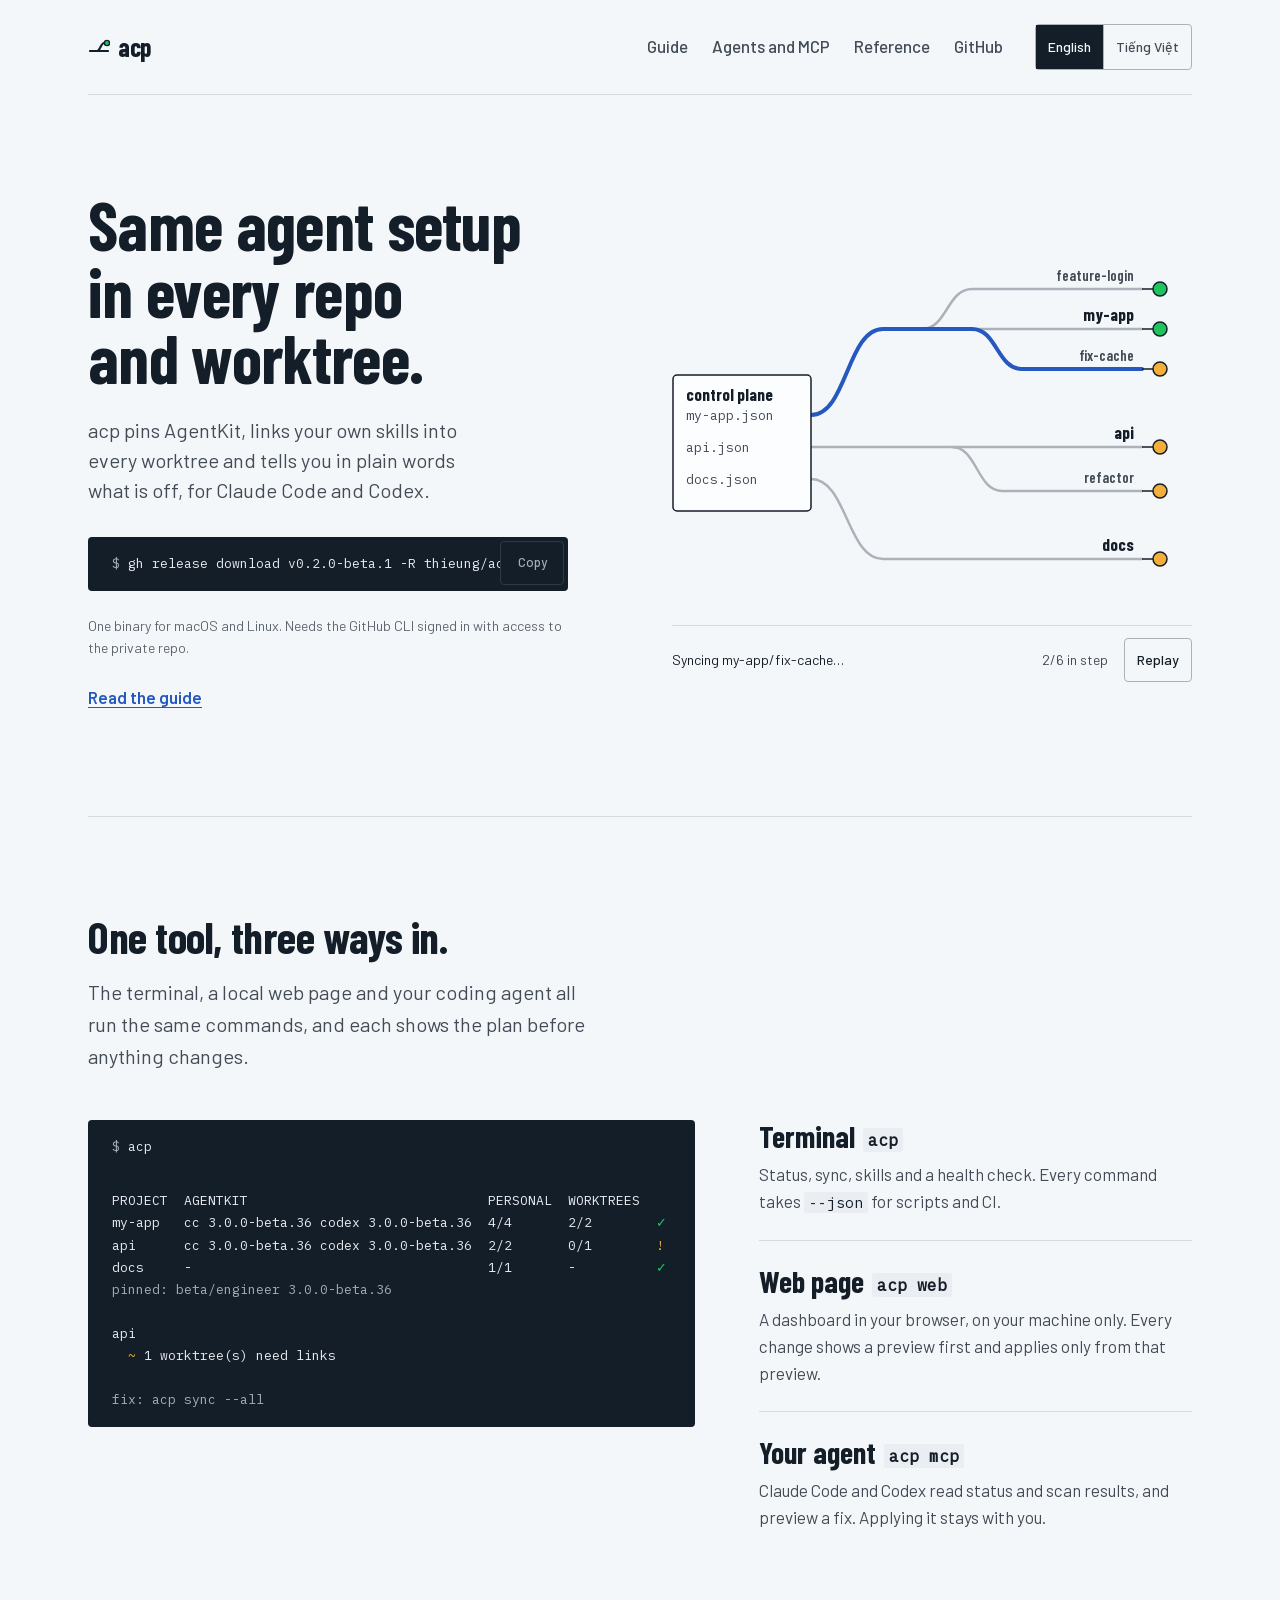
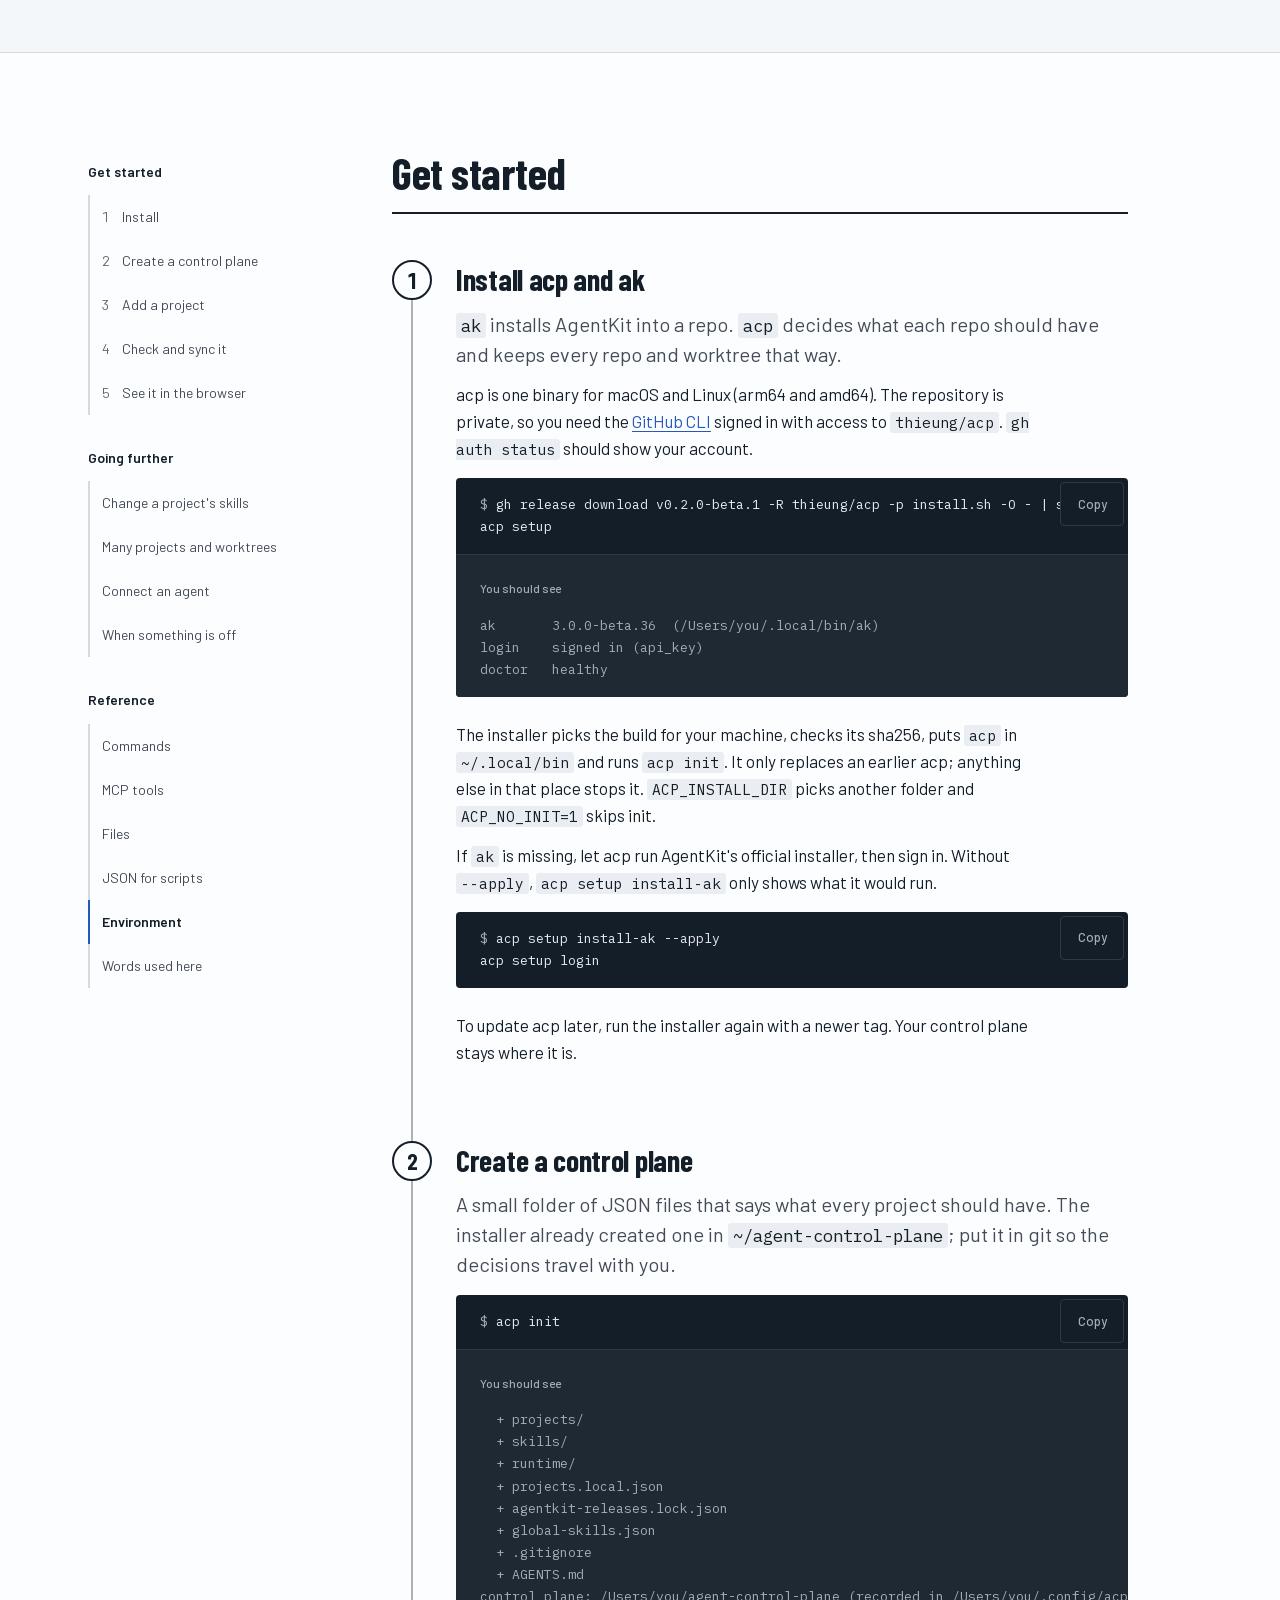
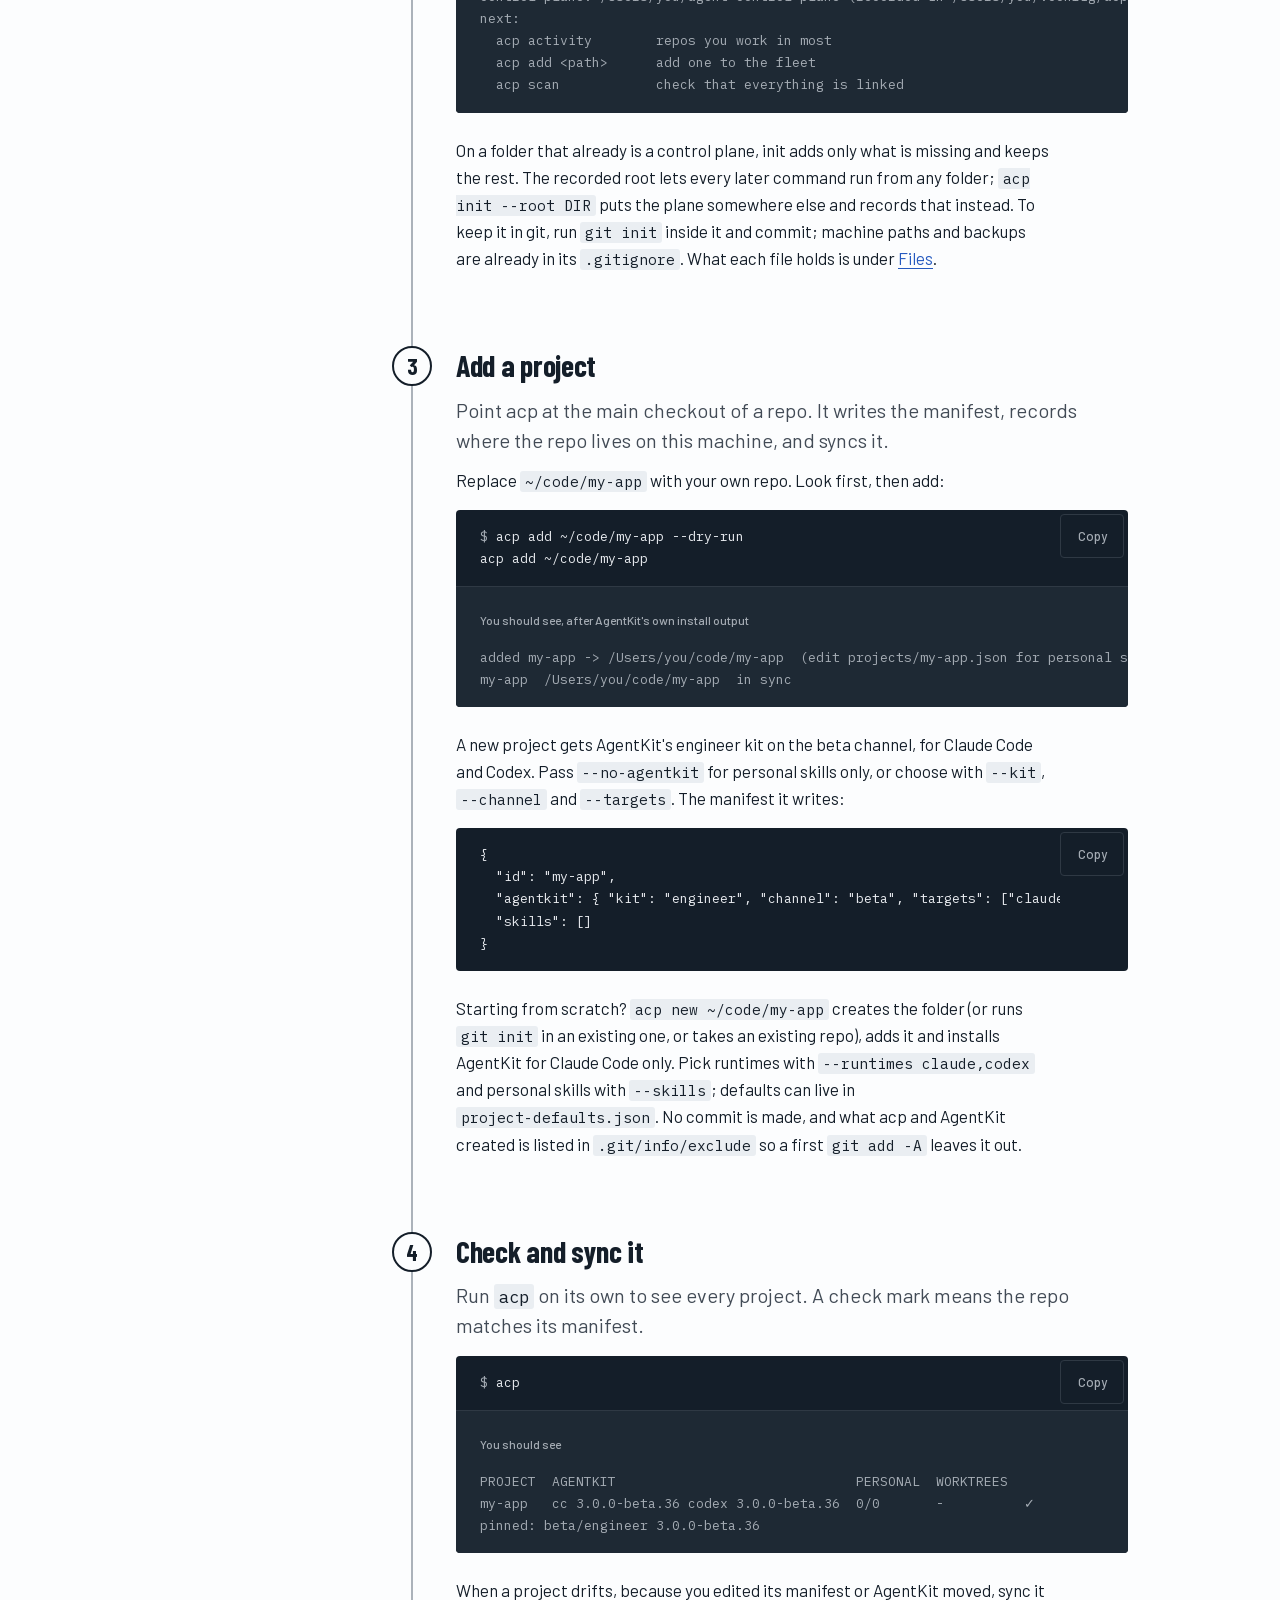
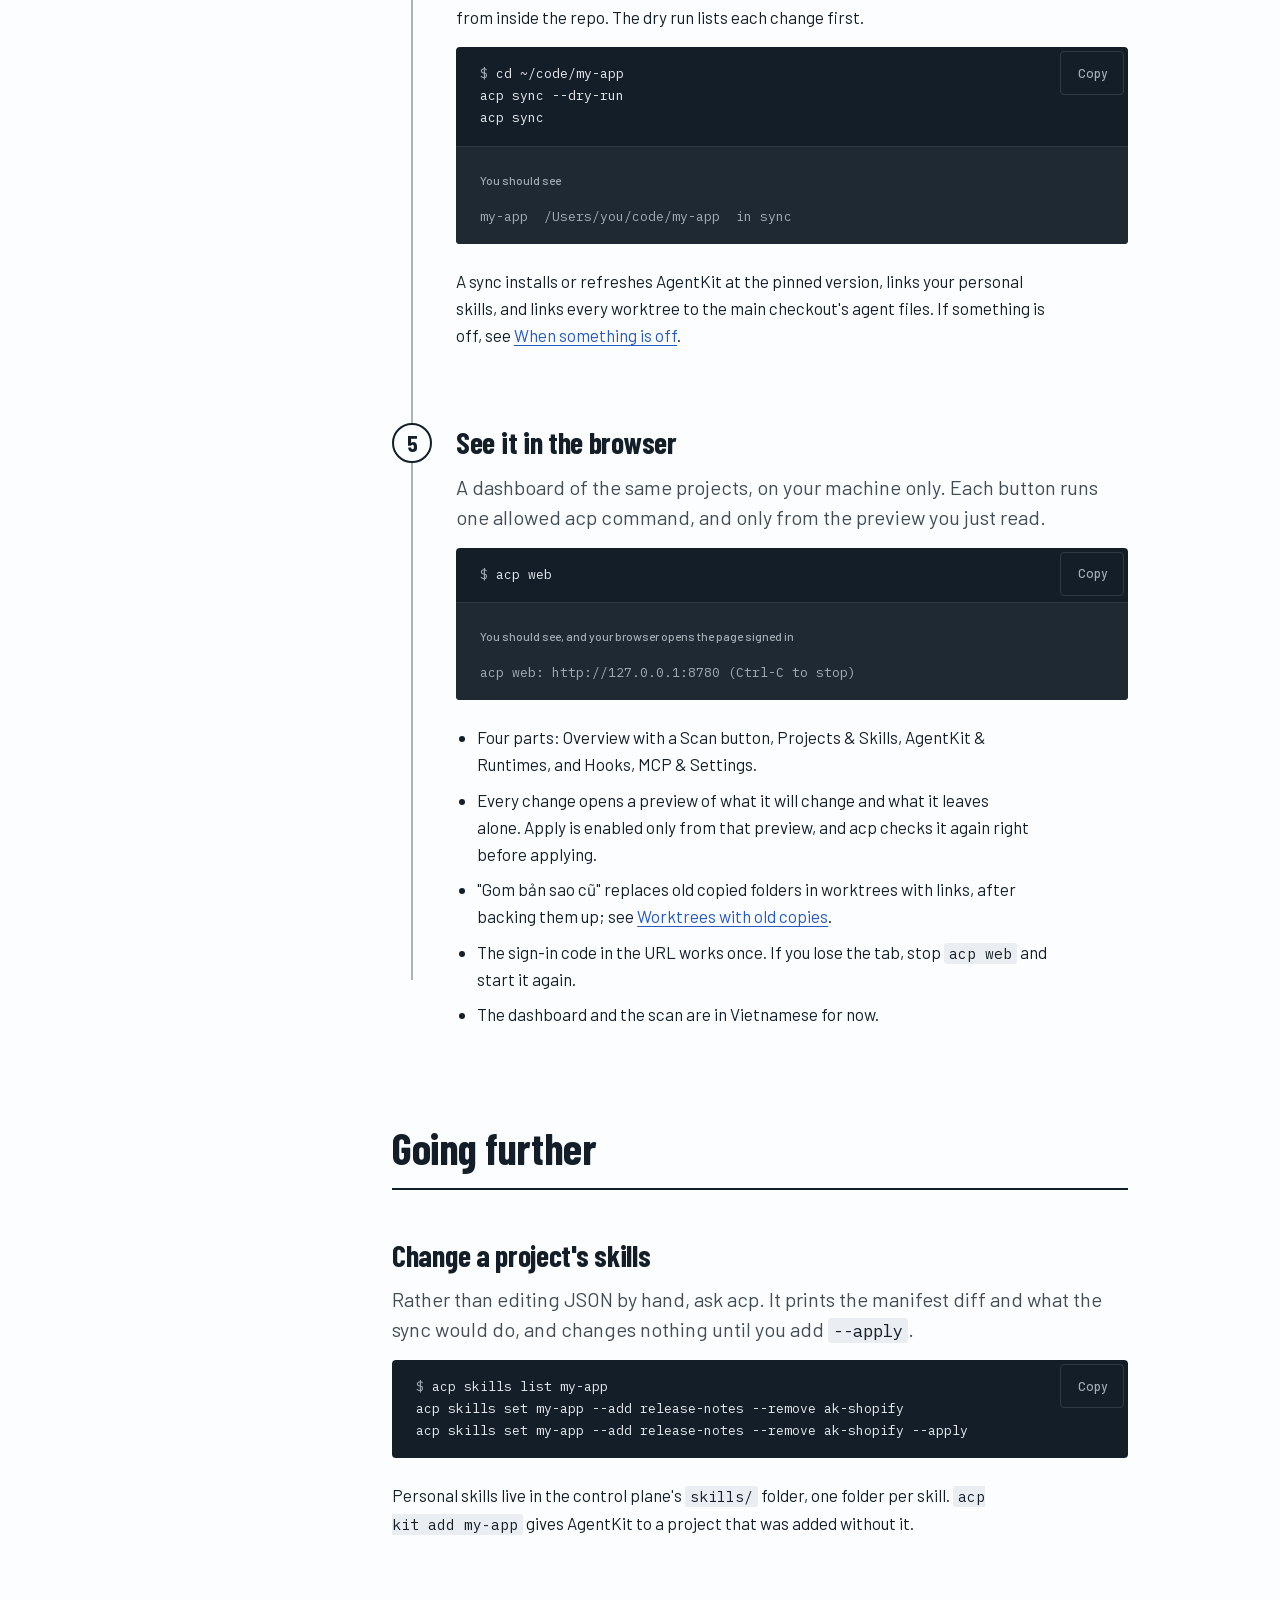
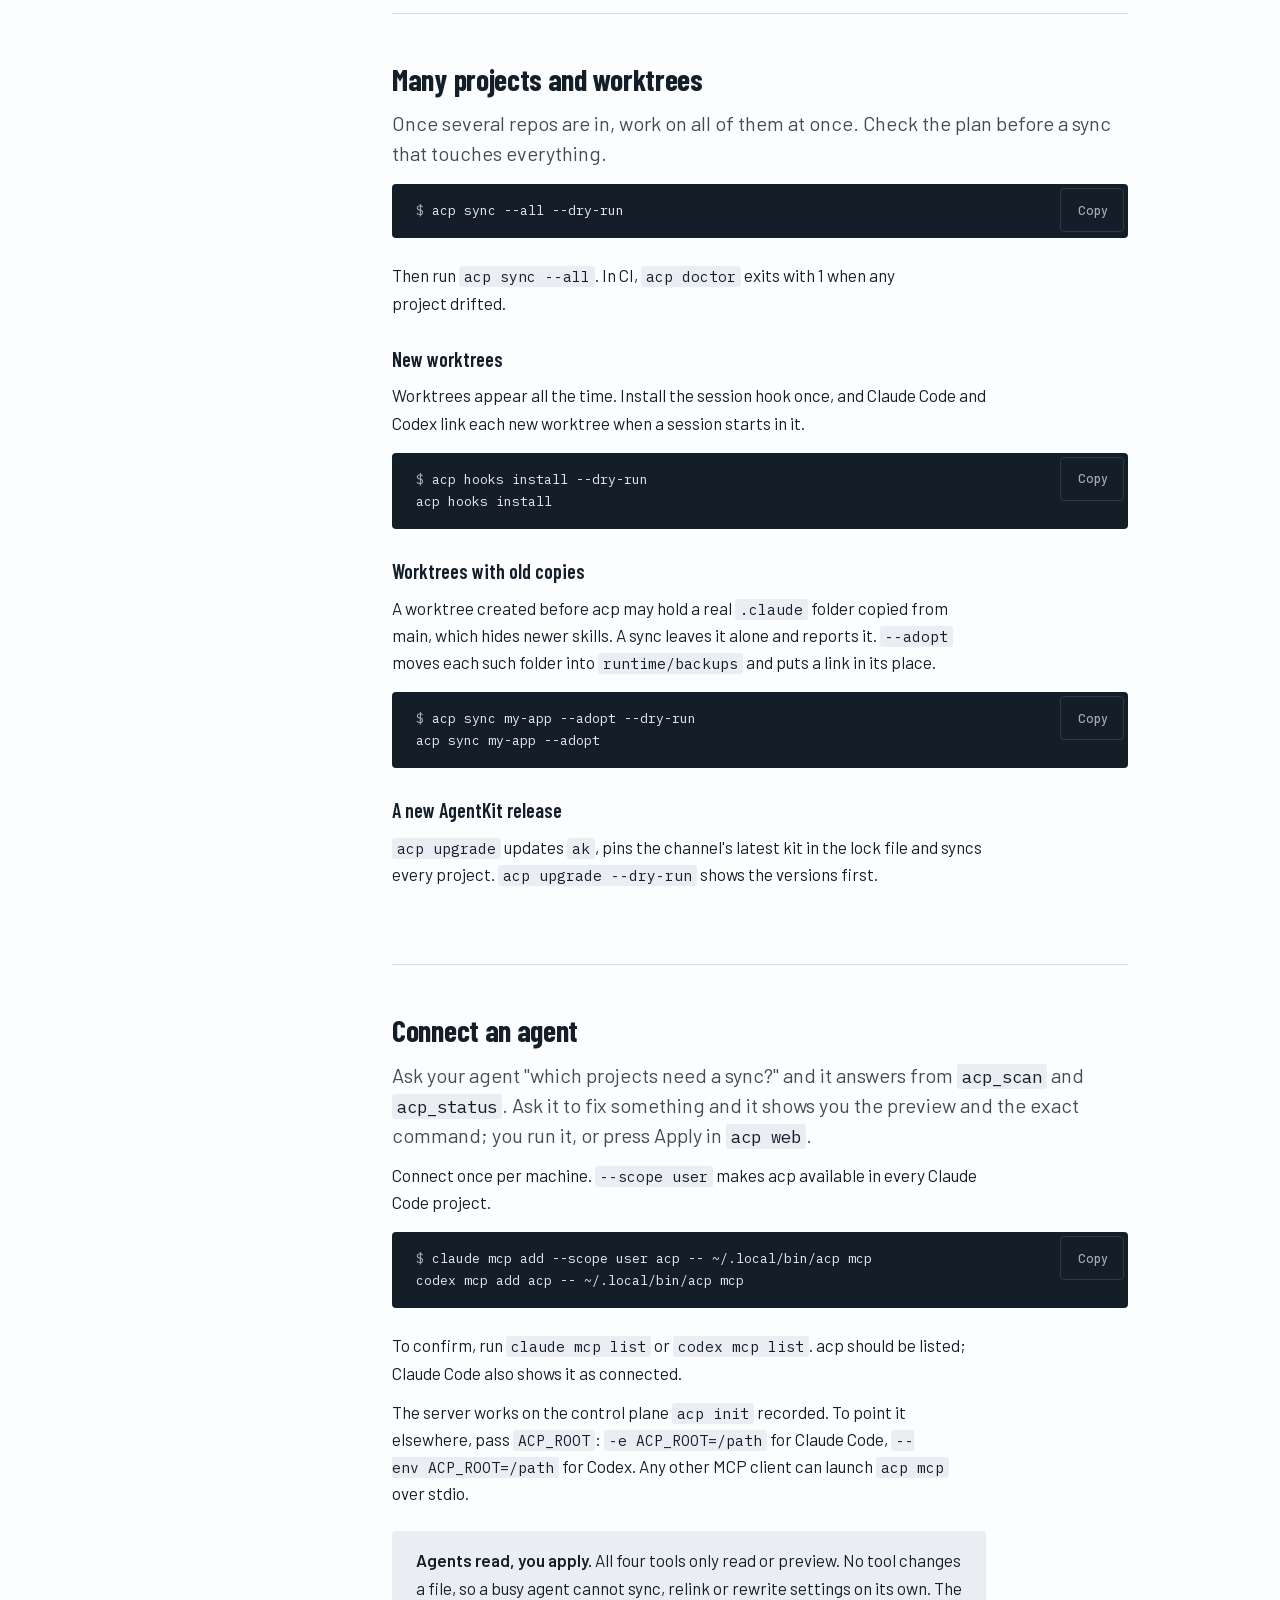
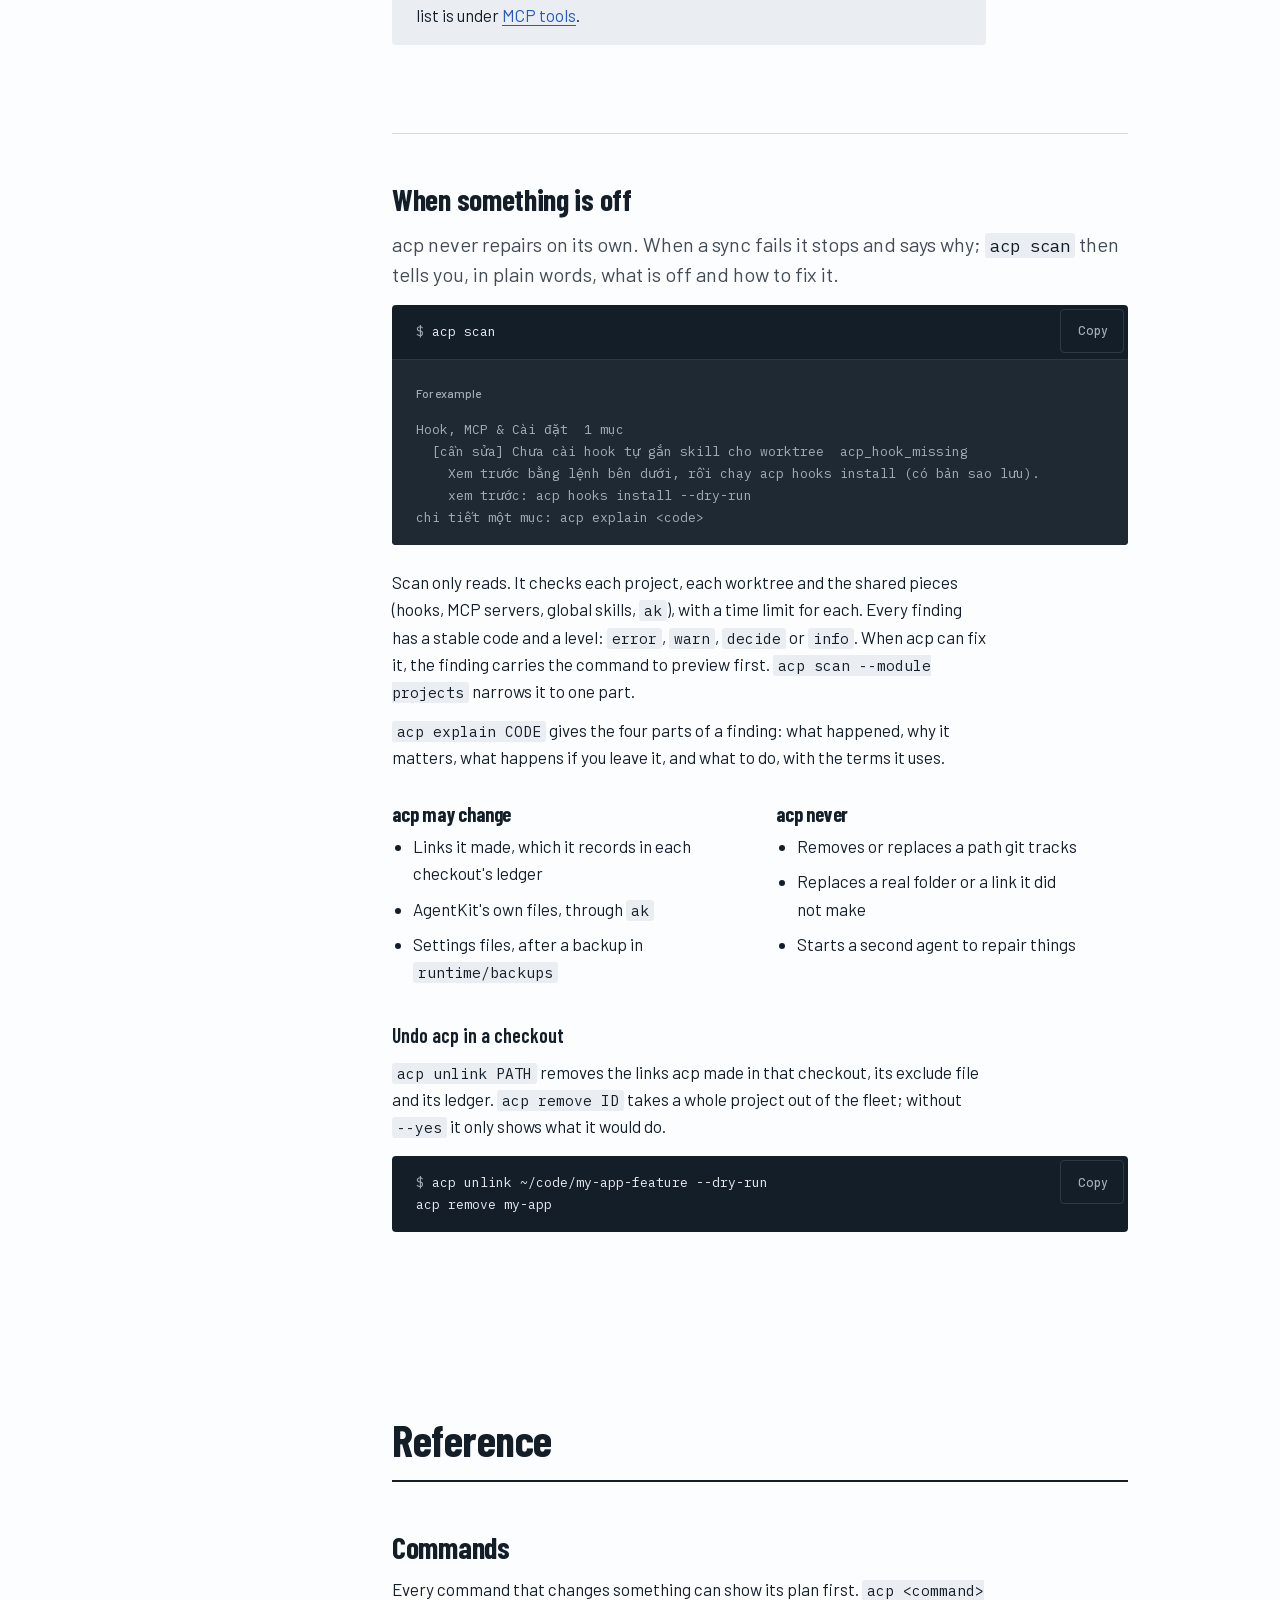
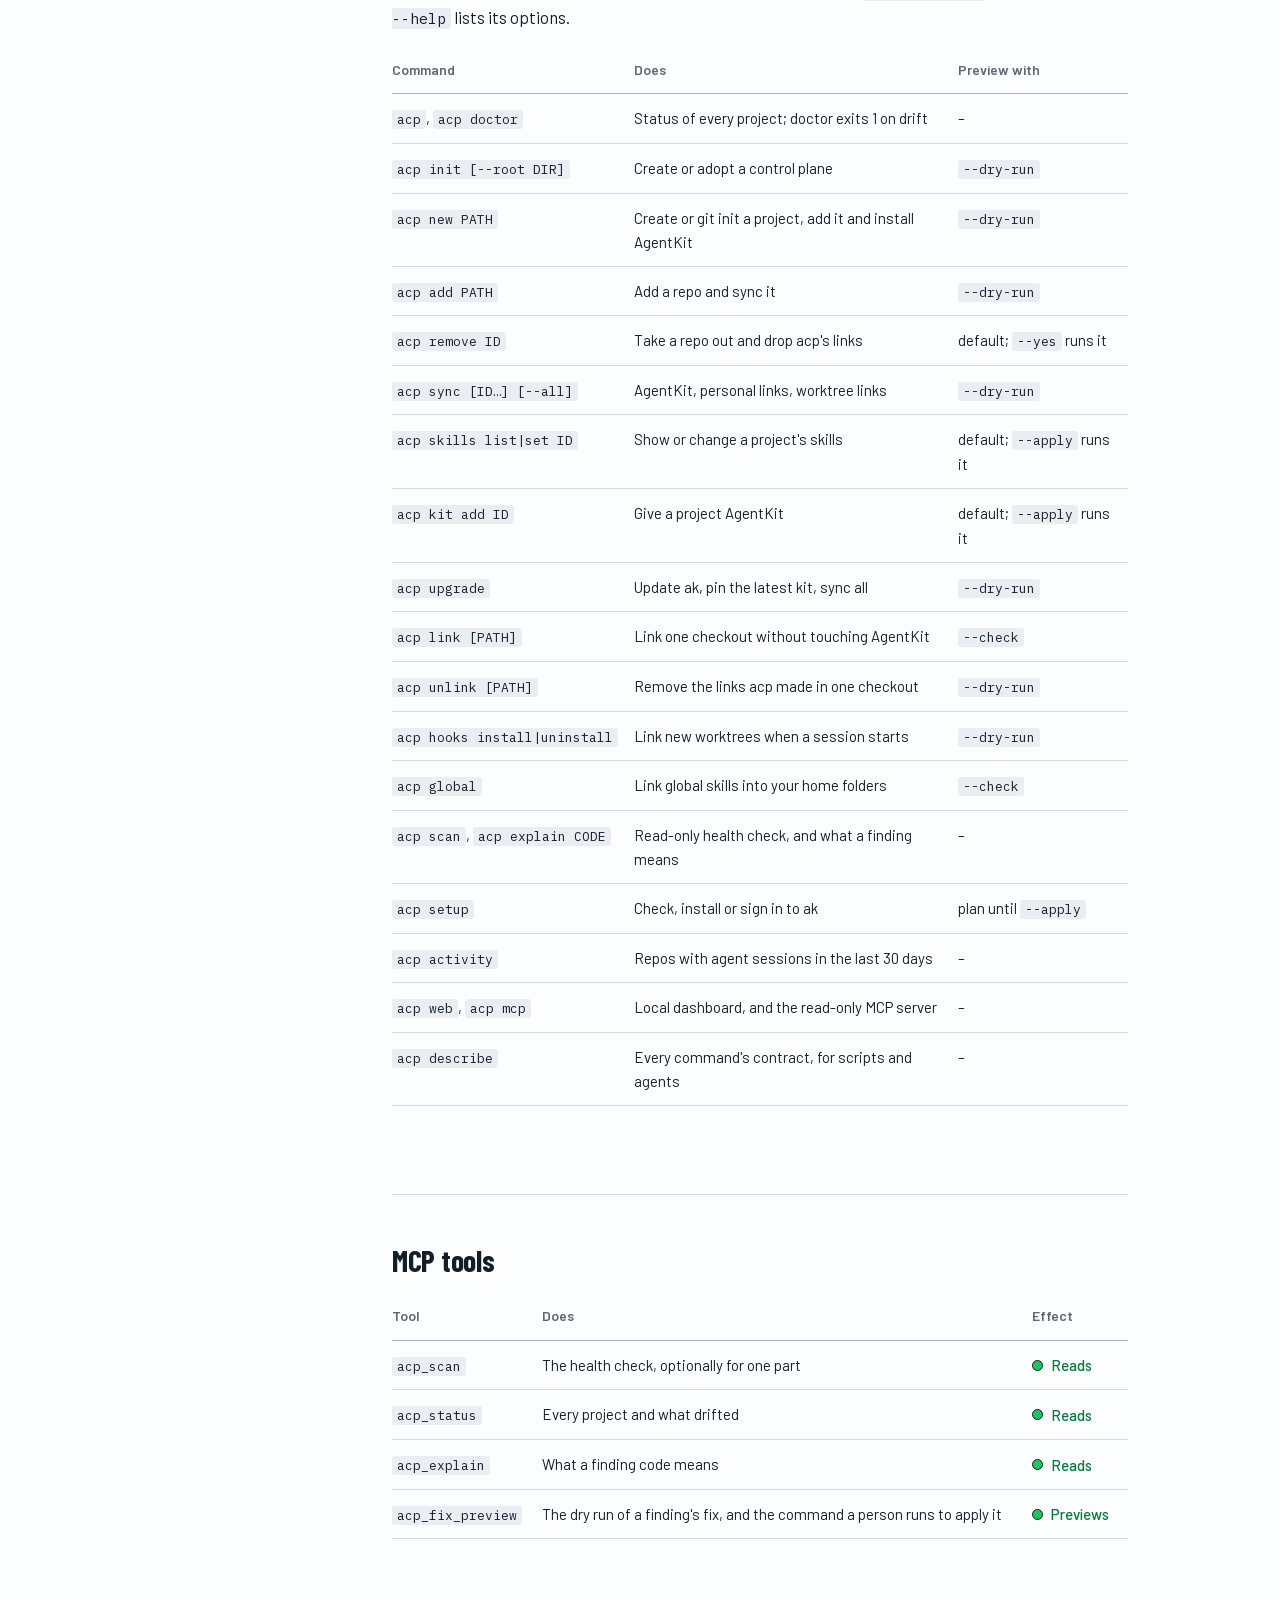
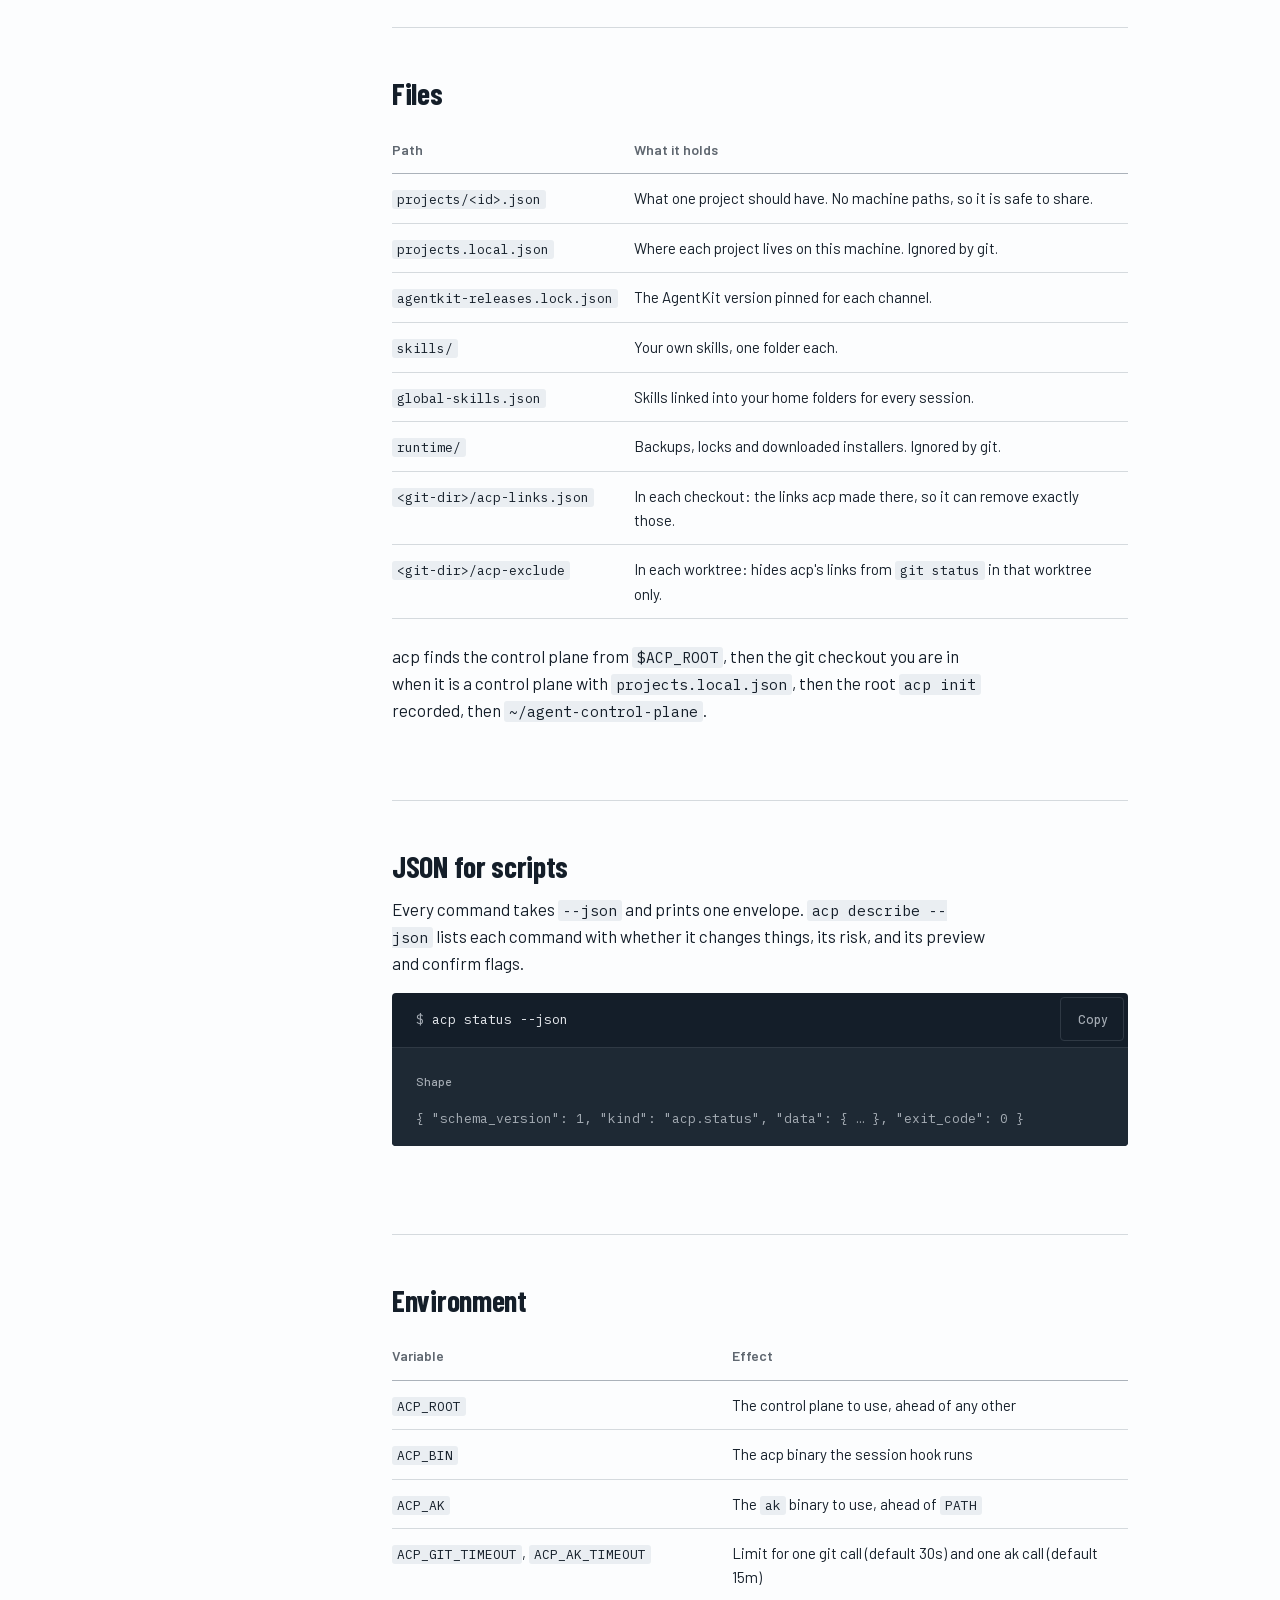
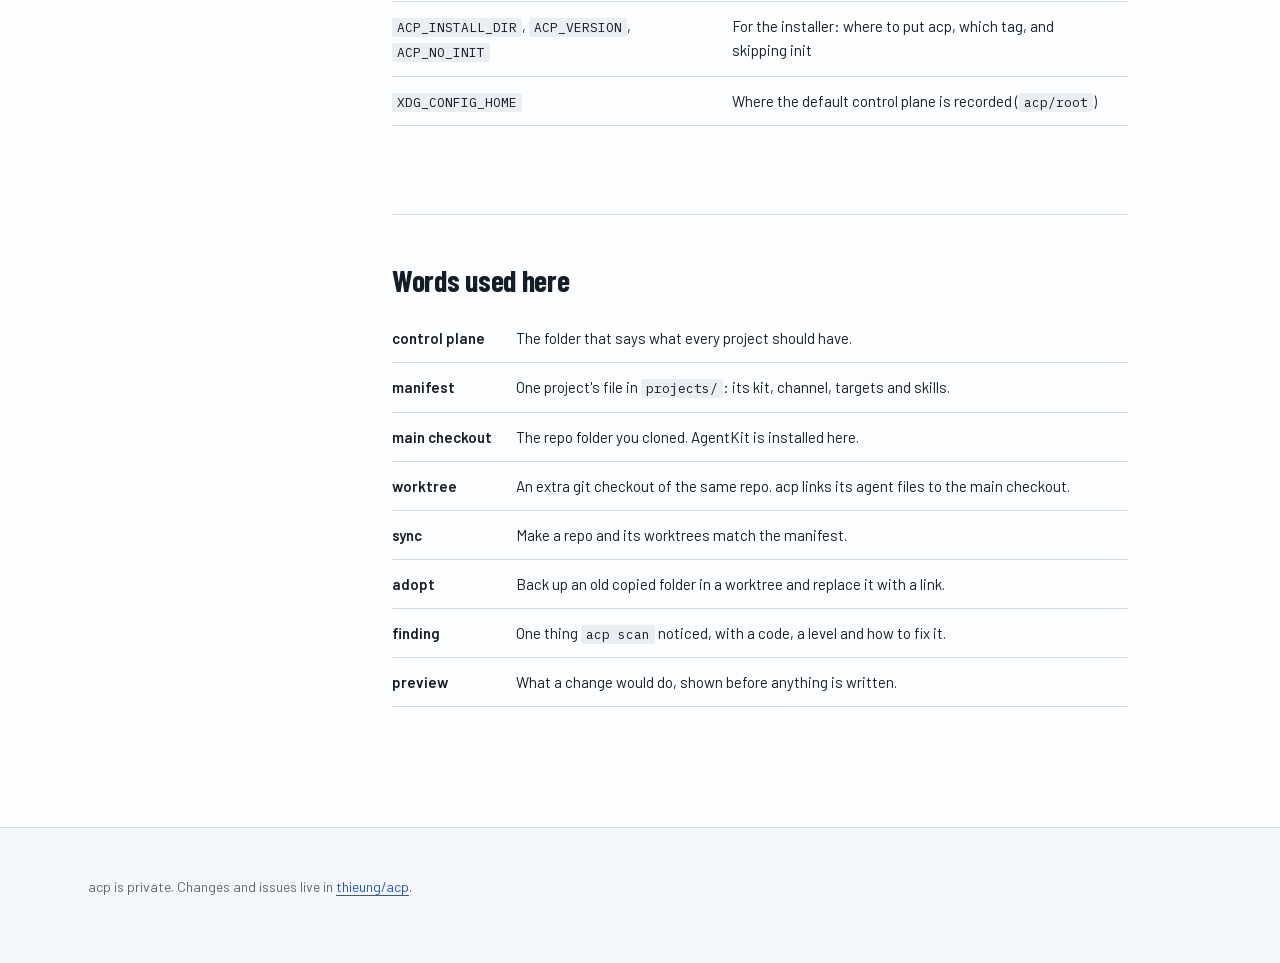
==== commit d3eb5908: "feat(new): add acp new to create a project with AgentKit and skills linked `acp new <path>` creates " ====
--- a/site/index.html
+++ b/site/index.html
@@ -495,6 +495,8 @@
   "agentkit": { "kit": "engineer", "channel": "beta", "targets": ["claude-code", "codex"], "skills": "all" },
   "skills": []
 }</code></pre><button type="button" class="copy"></button></div></div>
+            <p lang="en">Starting from scratch? <code class="w">acp new ~/code/my-app</code> creates the folder (or runs <code>git init</code> in an existing one, or takes an existing repo), adds it and installs AgentKit for Claude Code only. Pick runtimes with <code>--runtimes claude,codex</code> and personal skills with <code>--skills</code>; defaults can live in <code>project-defaults.json</code>. No commit is made, and what acp and AgentKit created is listed in <code>.git/info/exclude</code> so a first <code>git add -A</code> leaves it out.</p>
+            <p lang="vi">Bắt đầu từ con số không? <code class="w">acp new ~/code/my-app</code> tạo thư mục (hoặc chạy <code>git init</code> trong thư mục có sẵn, hoặc nhận repo có sẵn), thêm vào fleet và cài AgentKit chỉ cho Claude Code. Chọn runtime bằng <code>--runtimes claude,codex</code> và skill cá nhân bằng <code>--skills</code>; giá trị mặc định có thể đặt trong <code>project-defaults.json</code>. acp không commit, và những gì acp cùng AgentKit tạo ra được ghi vào <code>.git/info/exclude</code> để lần <code>git add -A</code> đầu tiên bỏ qua chúng.</p>
           </section>
 
           <section class="station" id="sync">
@@ -644,6 +646,7 @@
             <tbody>
               <tr><td><code>acp</code>, <code class="w">acp doctor</code></td><td lang="en">Status of every project; doctor exits 1 on drift</td><td lang="vi">Tình trạng mọi project; doctor trả mã 1 khi lệch</td><td>–</td></tr>
               <tr><td><code class="w">acp init [--root DIR]</code></td><td lang="en">Create or adopt a control plane</td><td lang="vi">Tạo hoặc nhận control plane</td><td><code>--dry-run</code></td></tr>
+              <tr><td><code class="w">acp new PATH</code></td><td lang="en">Create or git init a project, add it and install AgentKit</td><td lang="vi">Tạo hoặc git init một project, thêm vào fleet và cài AgentKit</td><td><code>--dry-run</code></td></tr>
               <tr><td><code class="w">acp add PATH</code></td><td lang="en">Add a repo and sync it</td><td lang="vi">Thêm repo và sync</td><td><code>--dry-run</code></td></tr>
               <tr><td><code class="w">acp remove ID</code></td><td lang="en">Take a repo out and drop acp's links</td><td lang="vi">Gỡ repo và bỏ các link của acp</td><td lang="en">default; <code>--yes</code> runs it</td><td lang="vi">mặc định; <code>--yes</code> để chạy</td></tr>
               <tr><td><code class="w">acp sync [ID…] [--all]</code></td><td lang="en">AgentKit, personal links, worktree links</td><td lang="vi">AgentKit, link cá nhân, link worktree</td><td><code>--dry-run</code></td></tr>
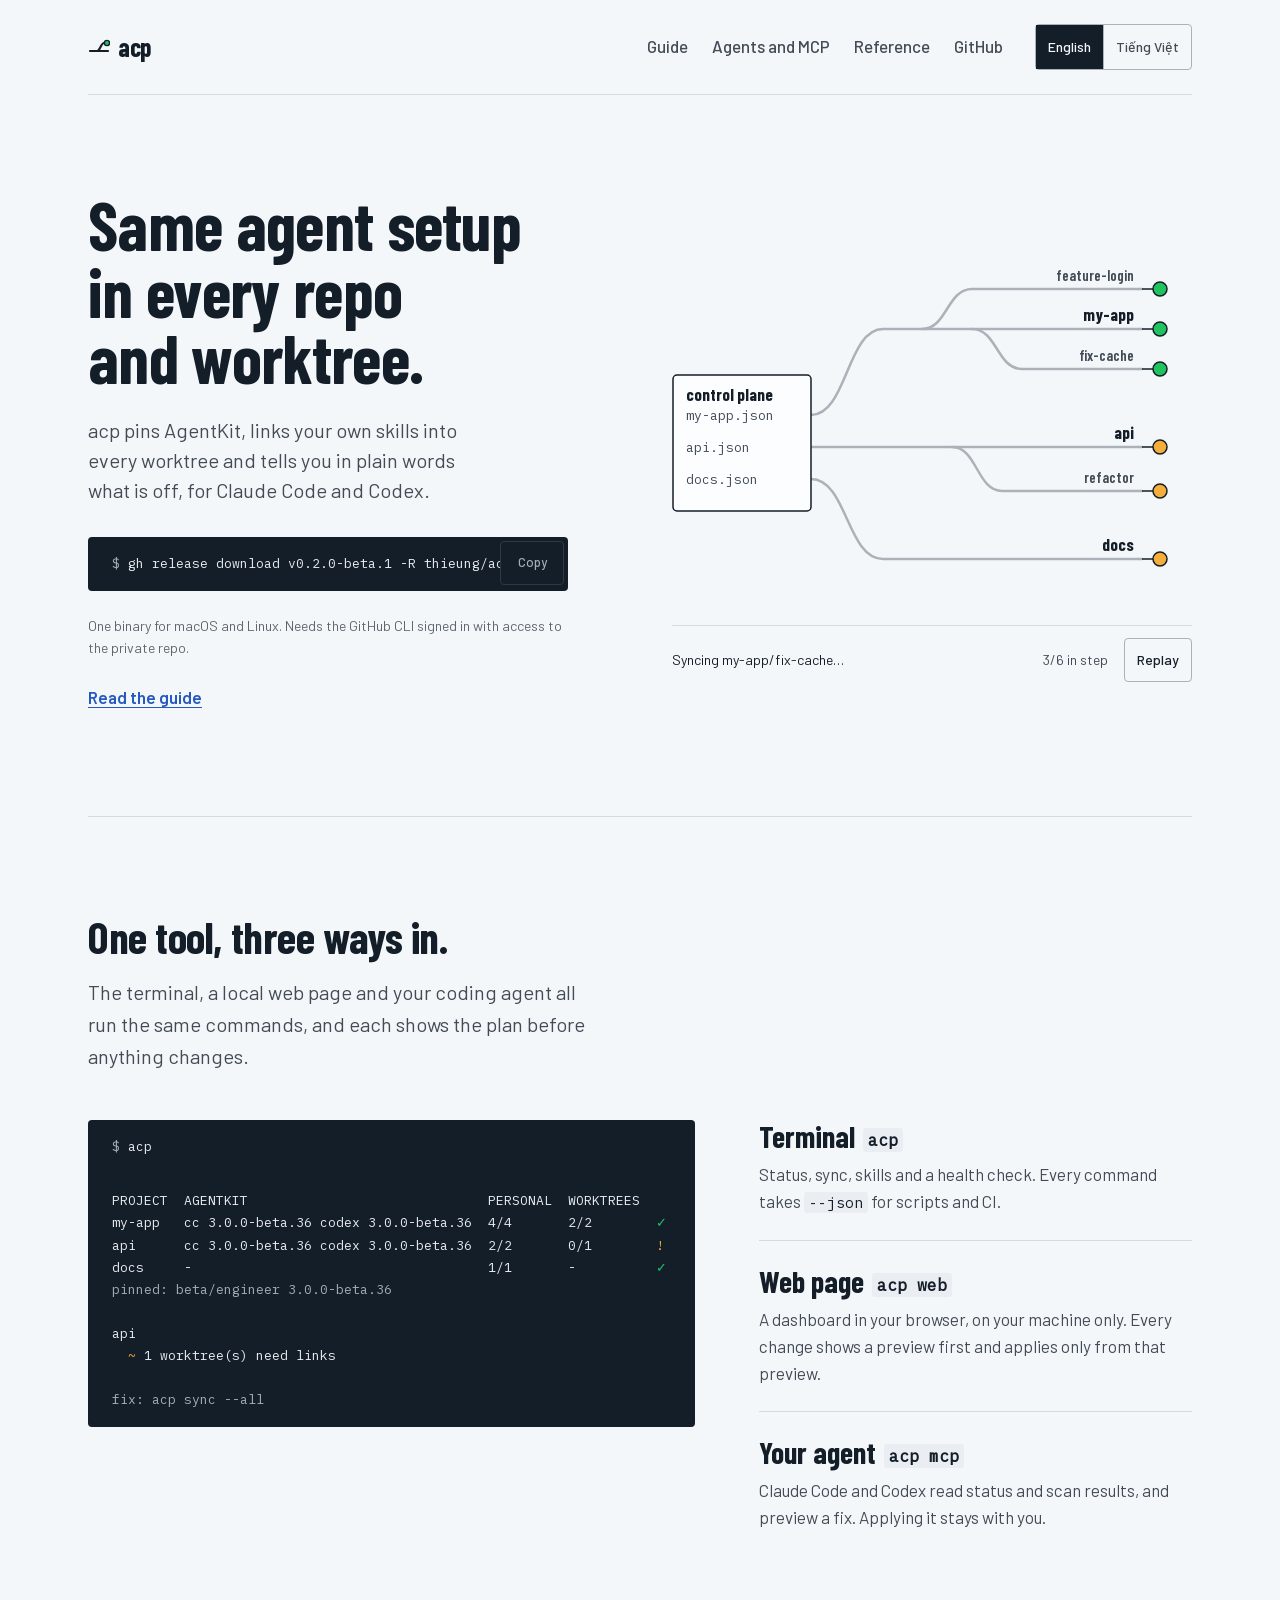
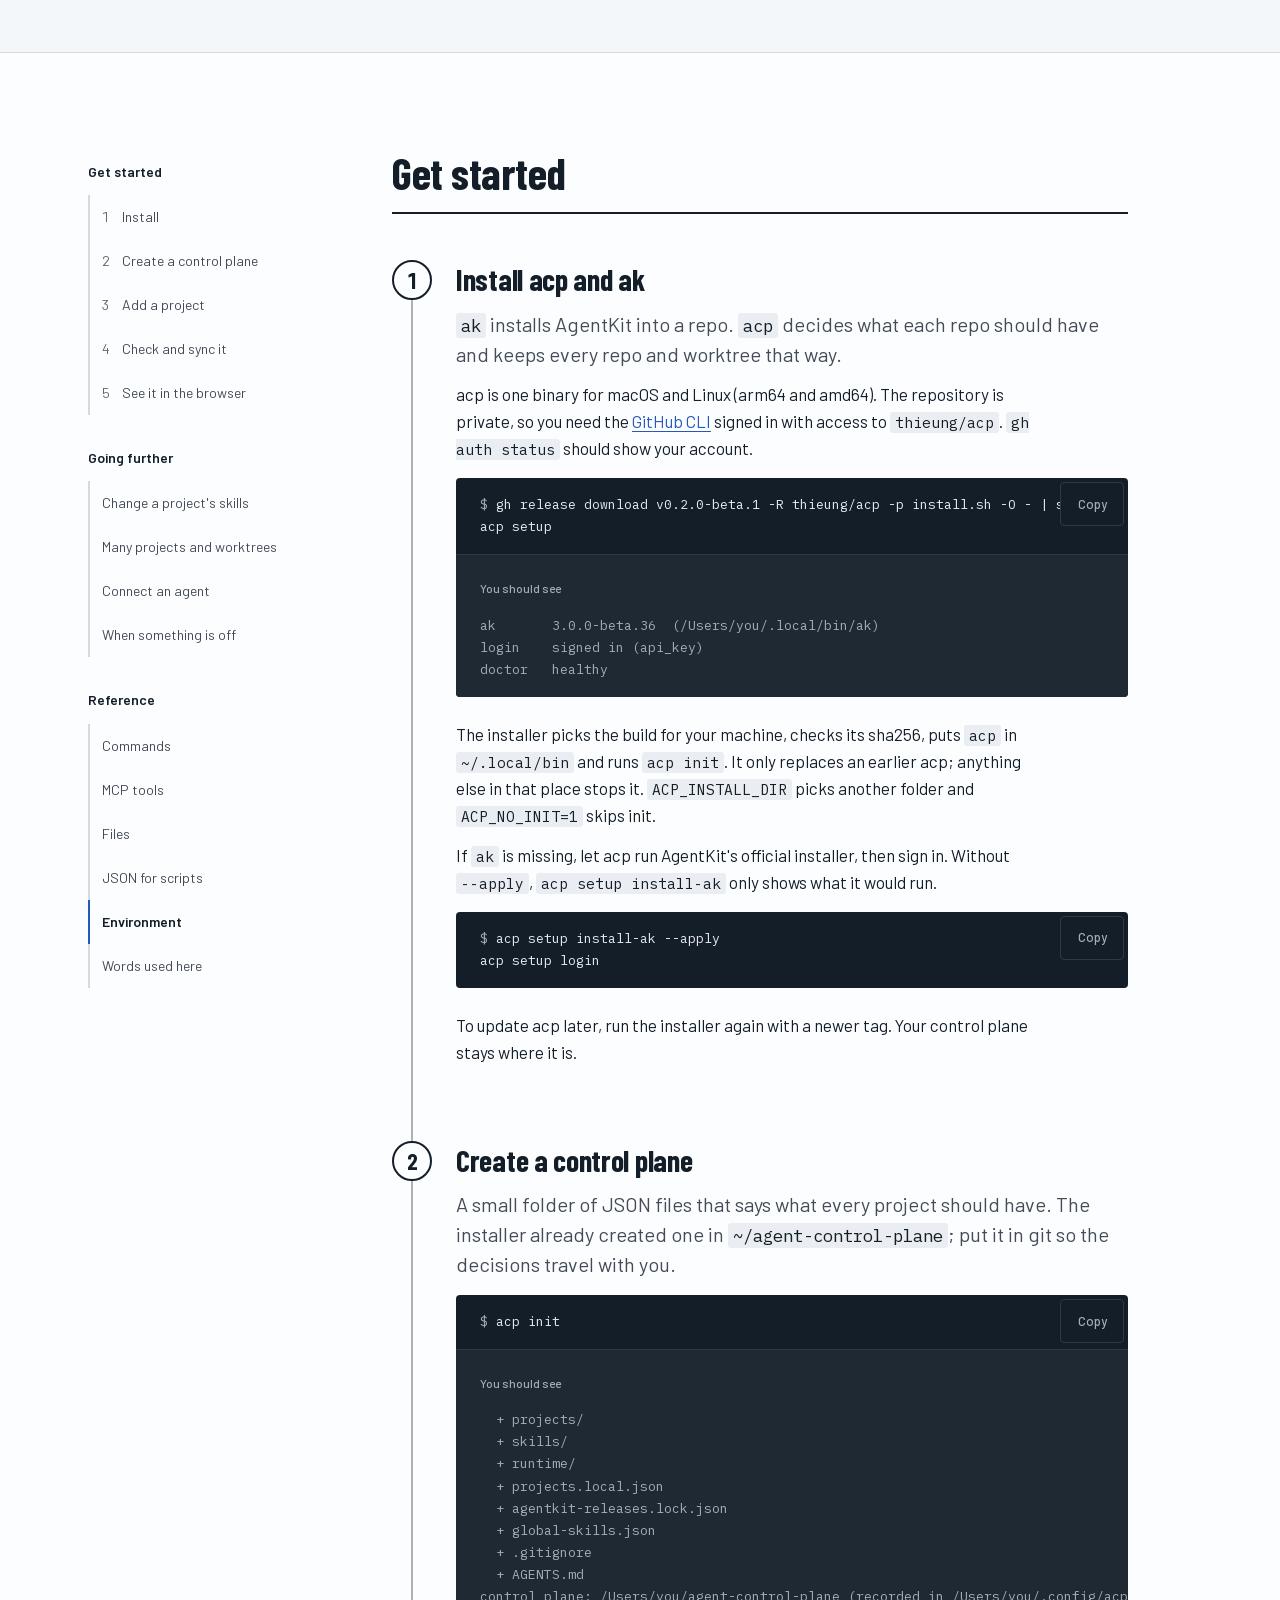
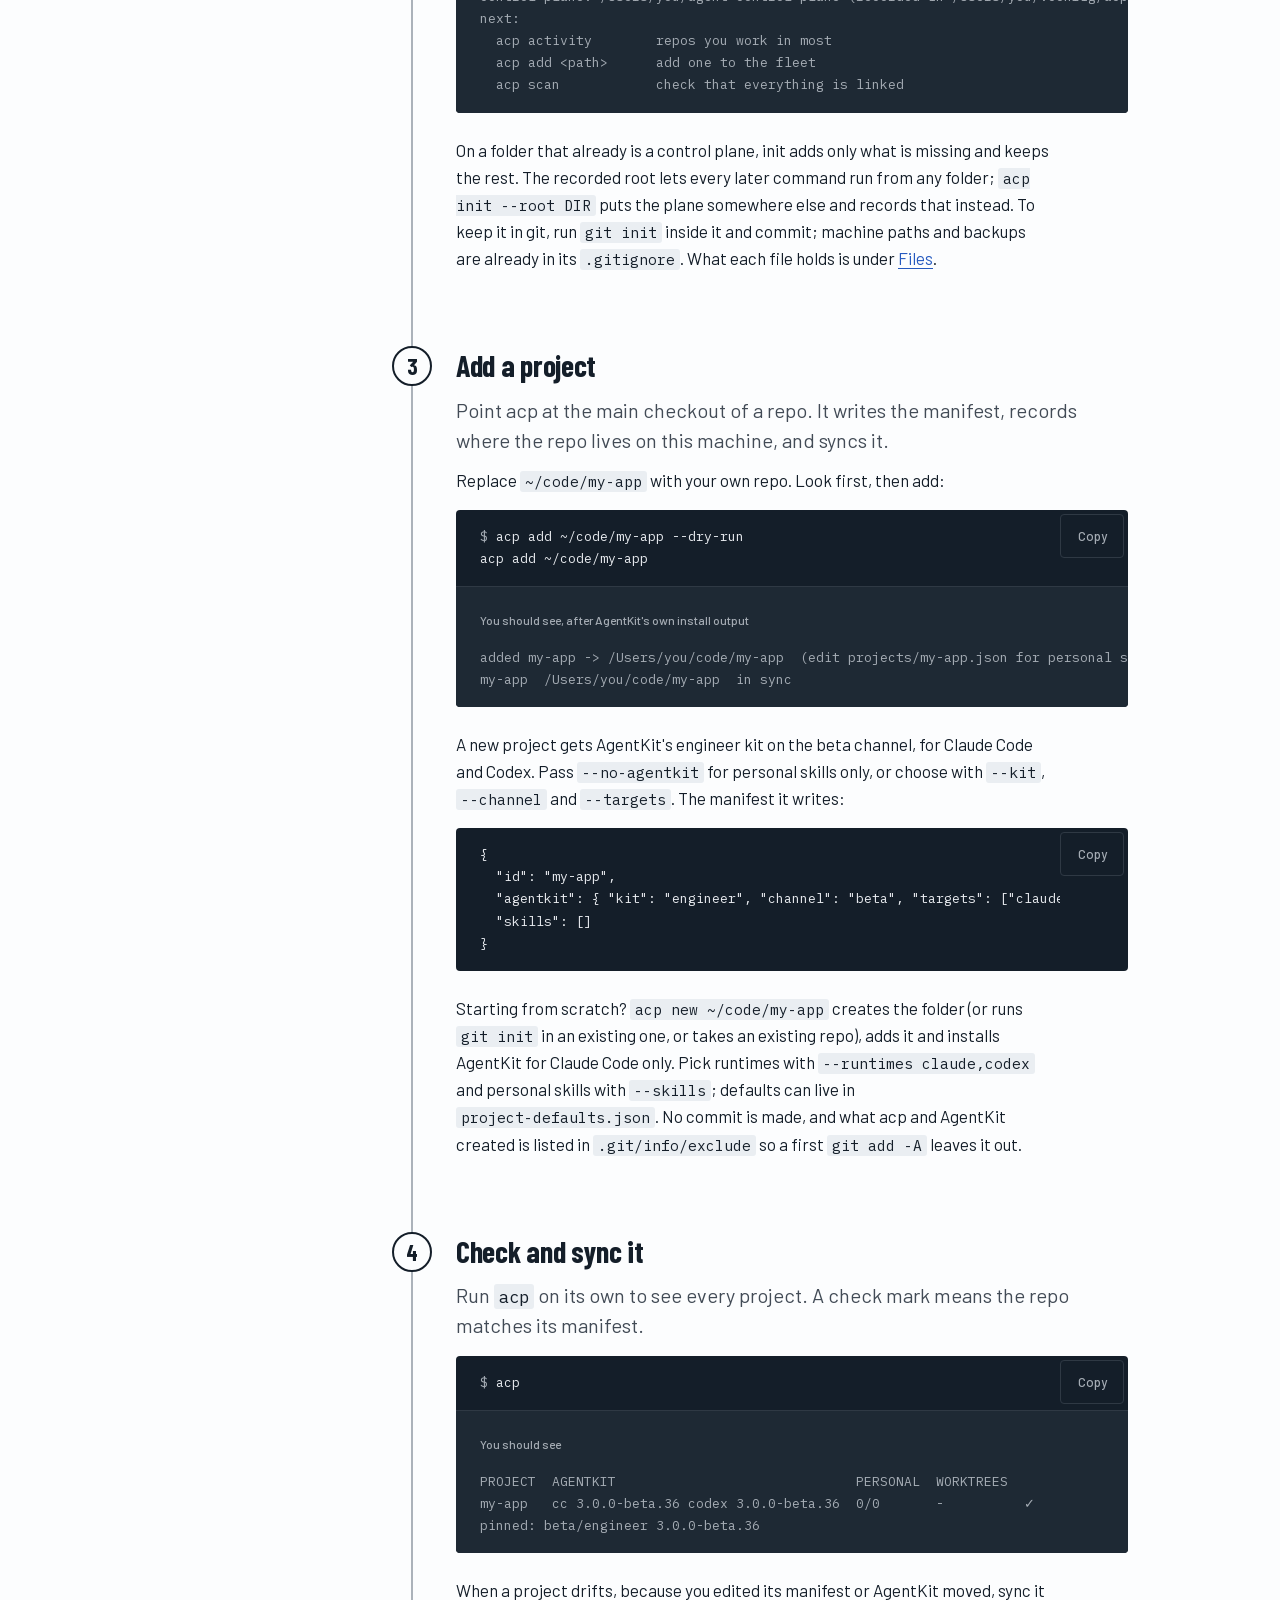
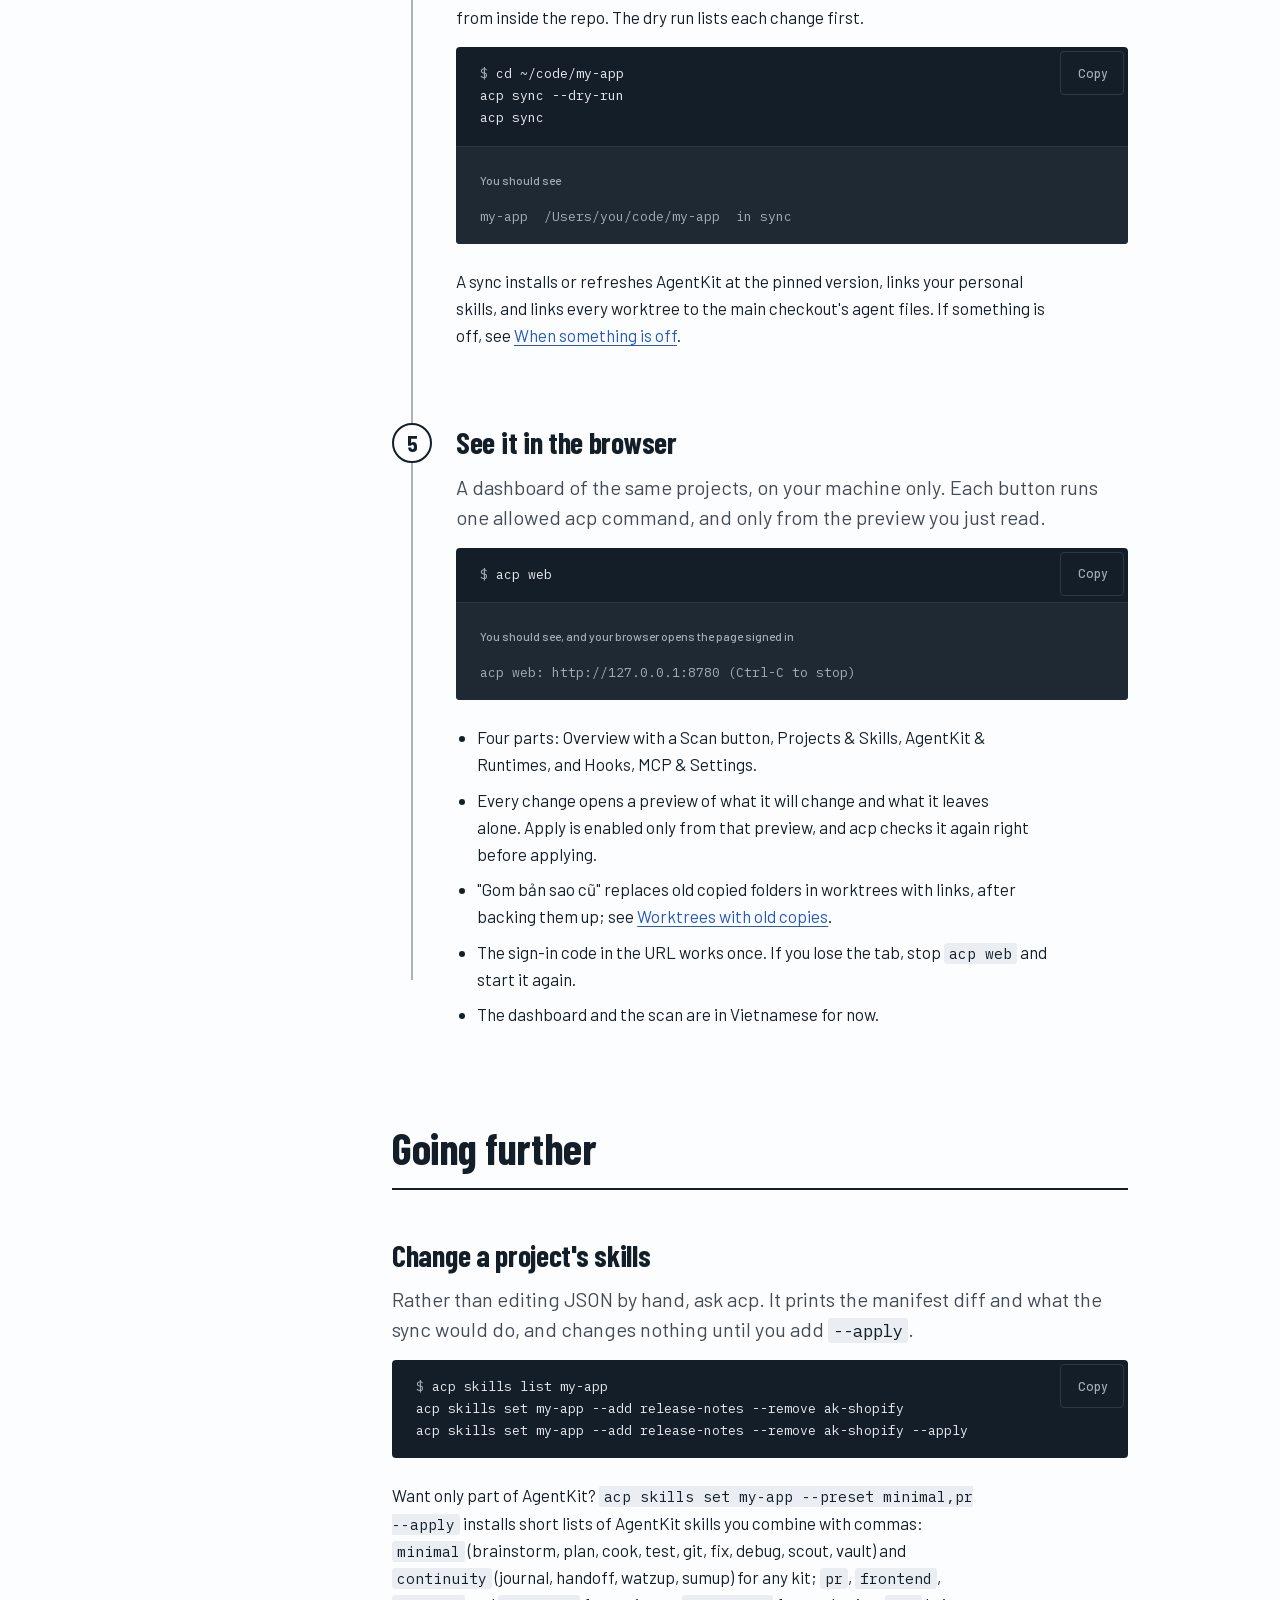
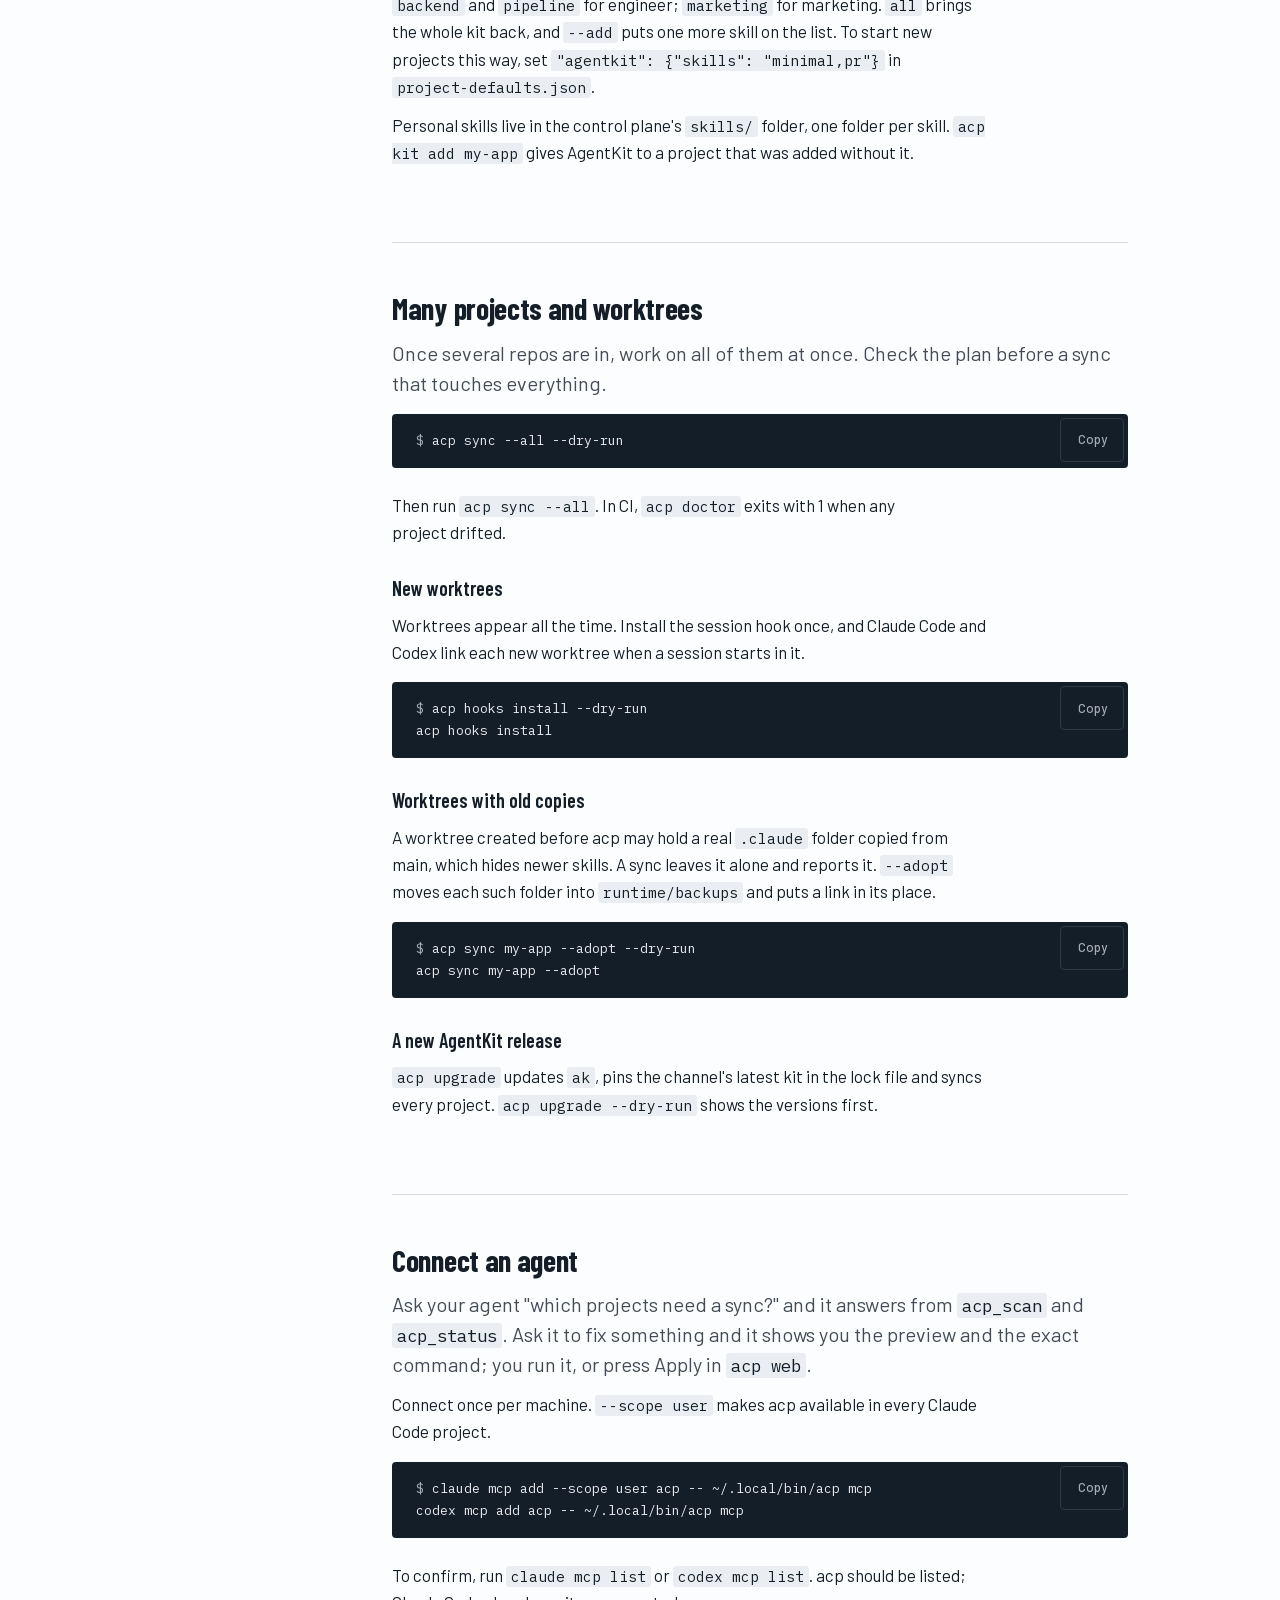
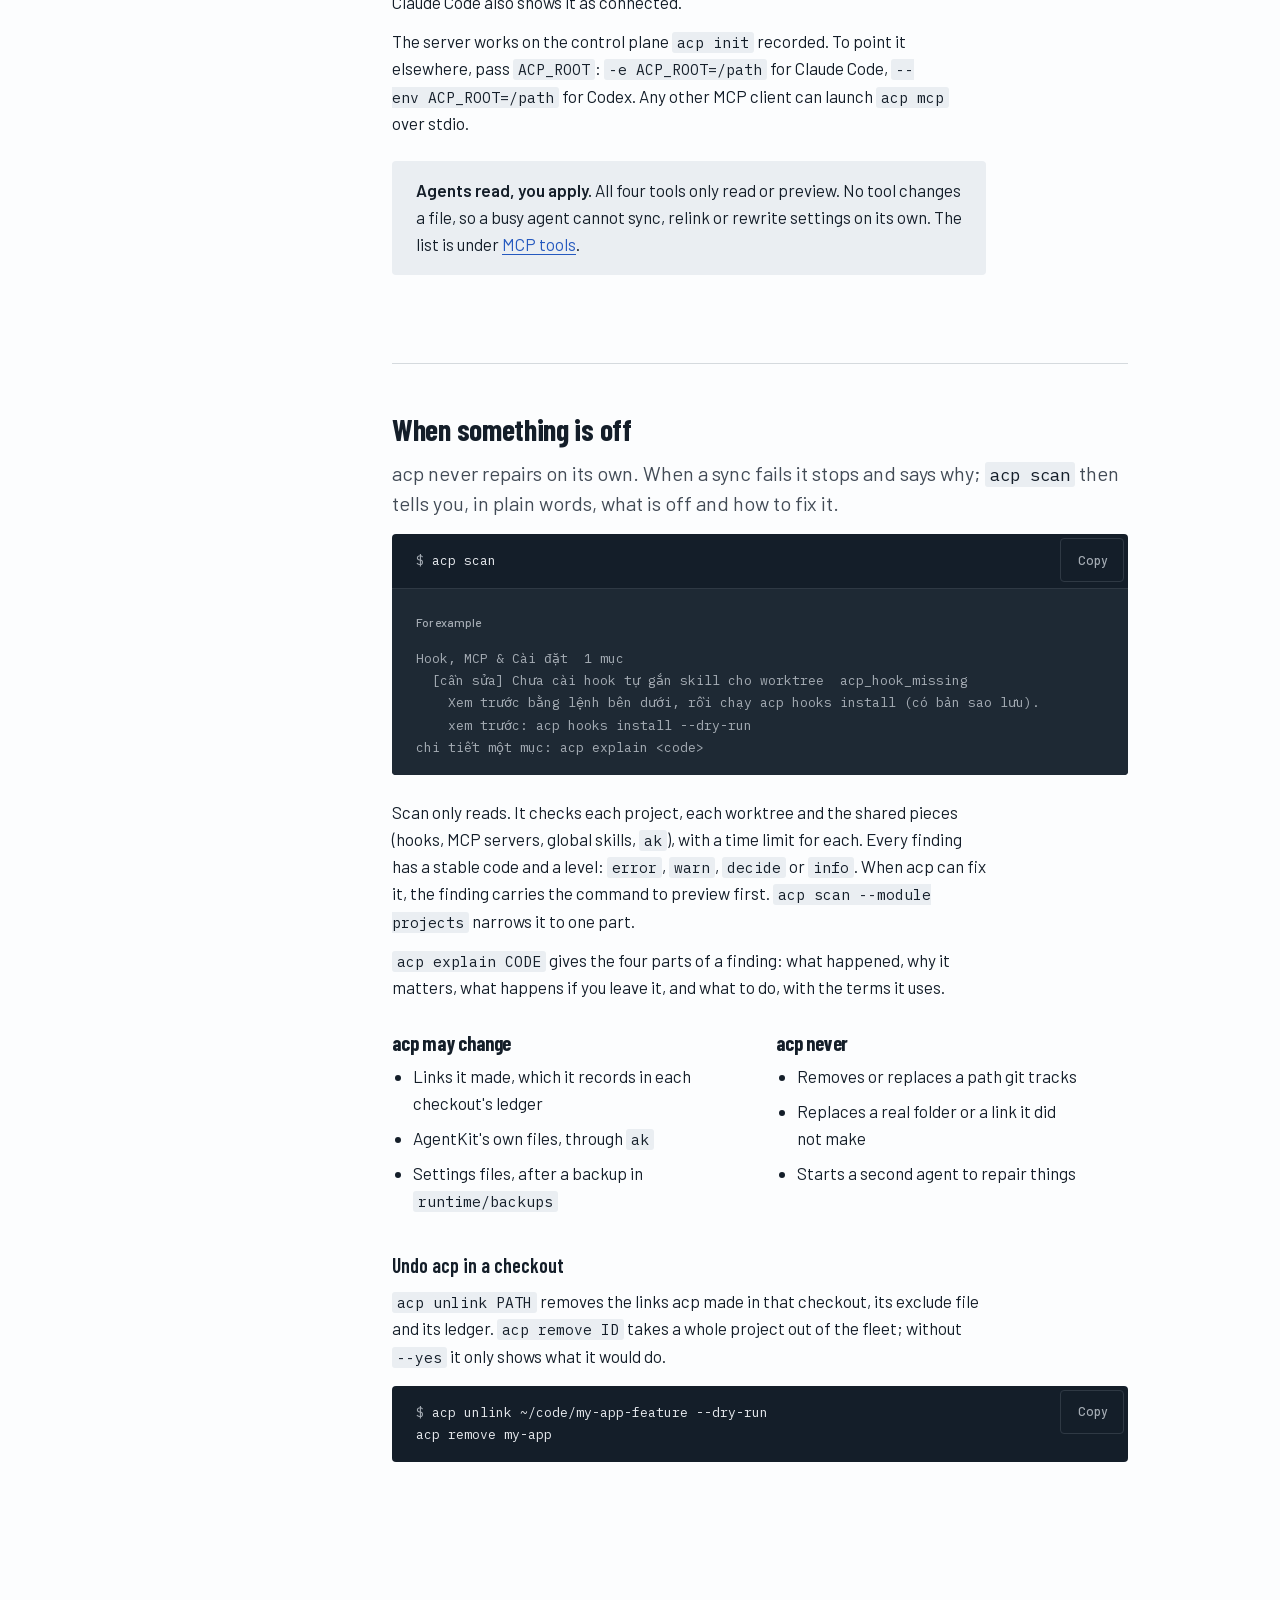
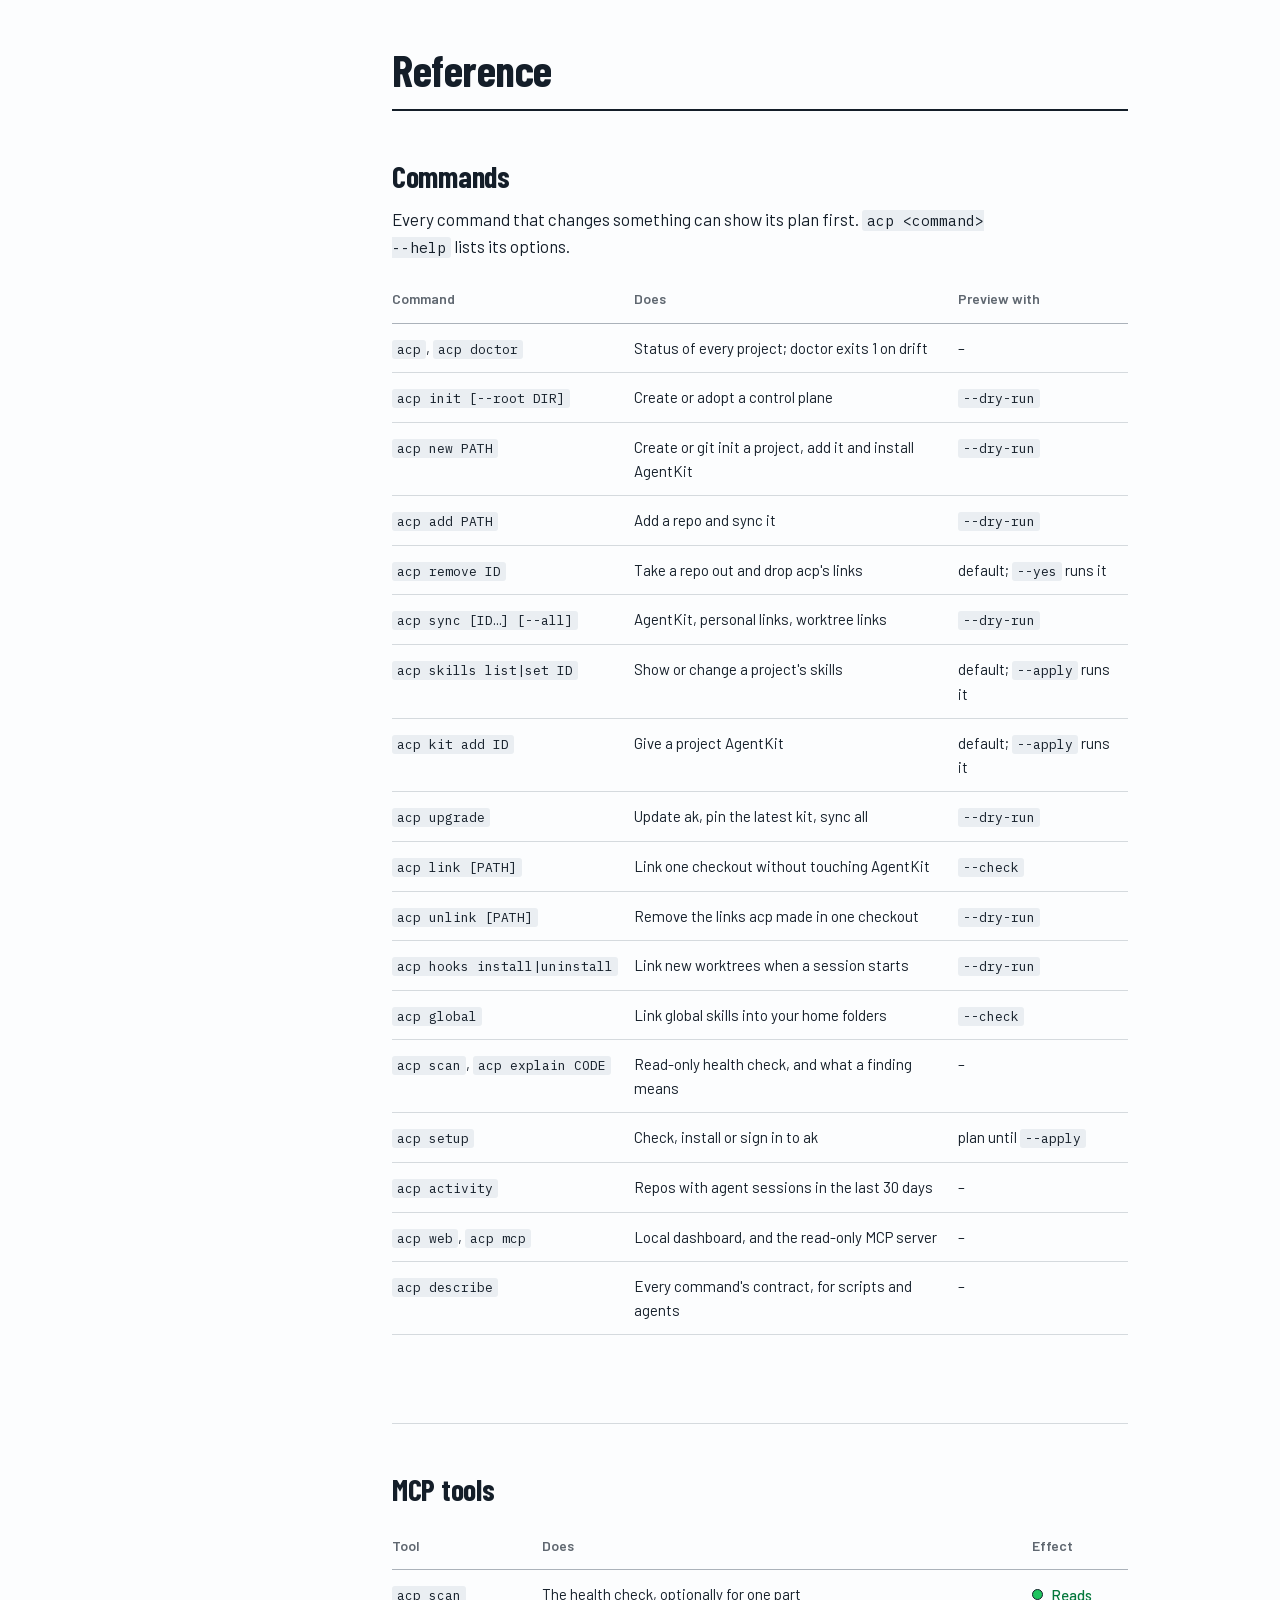
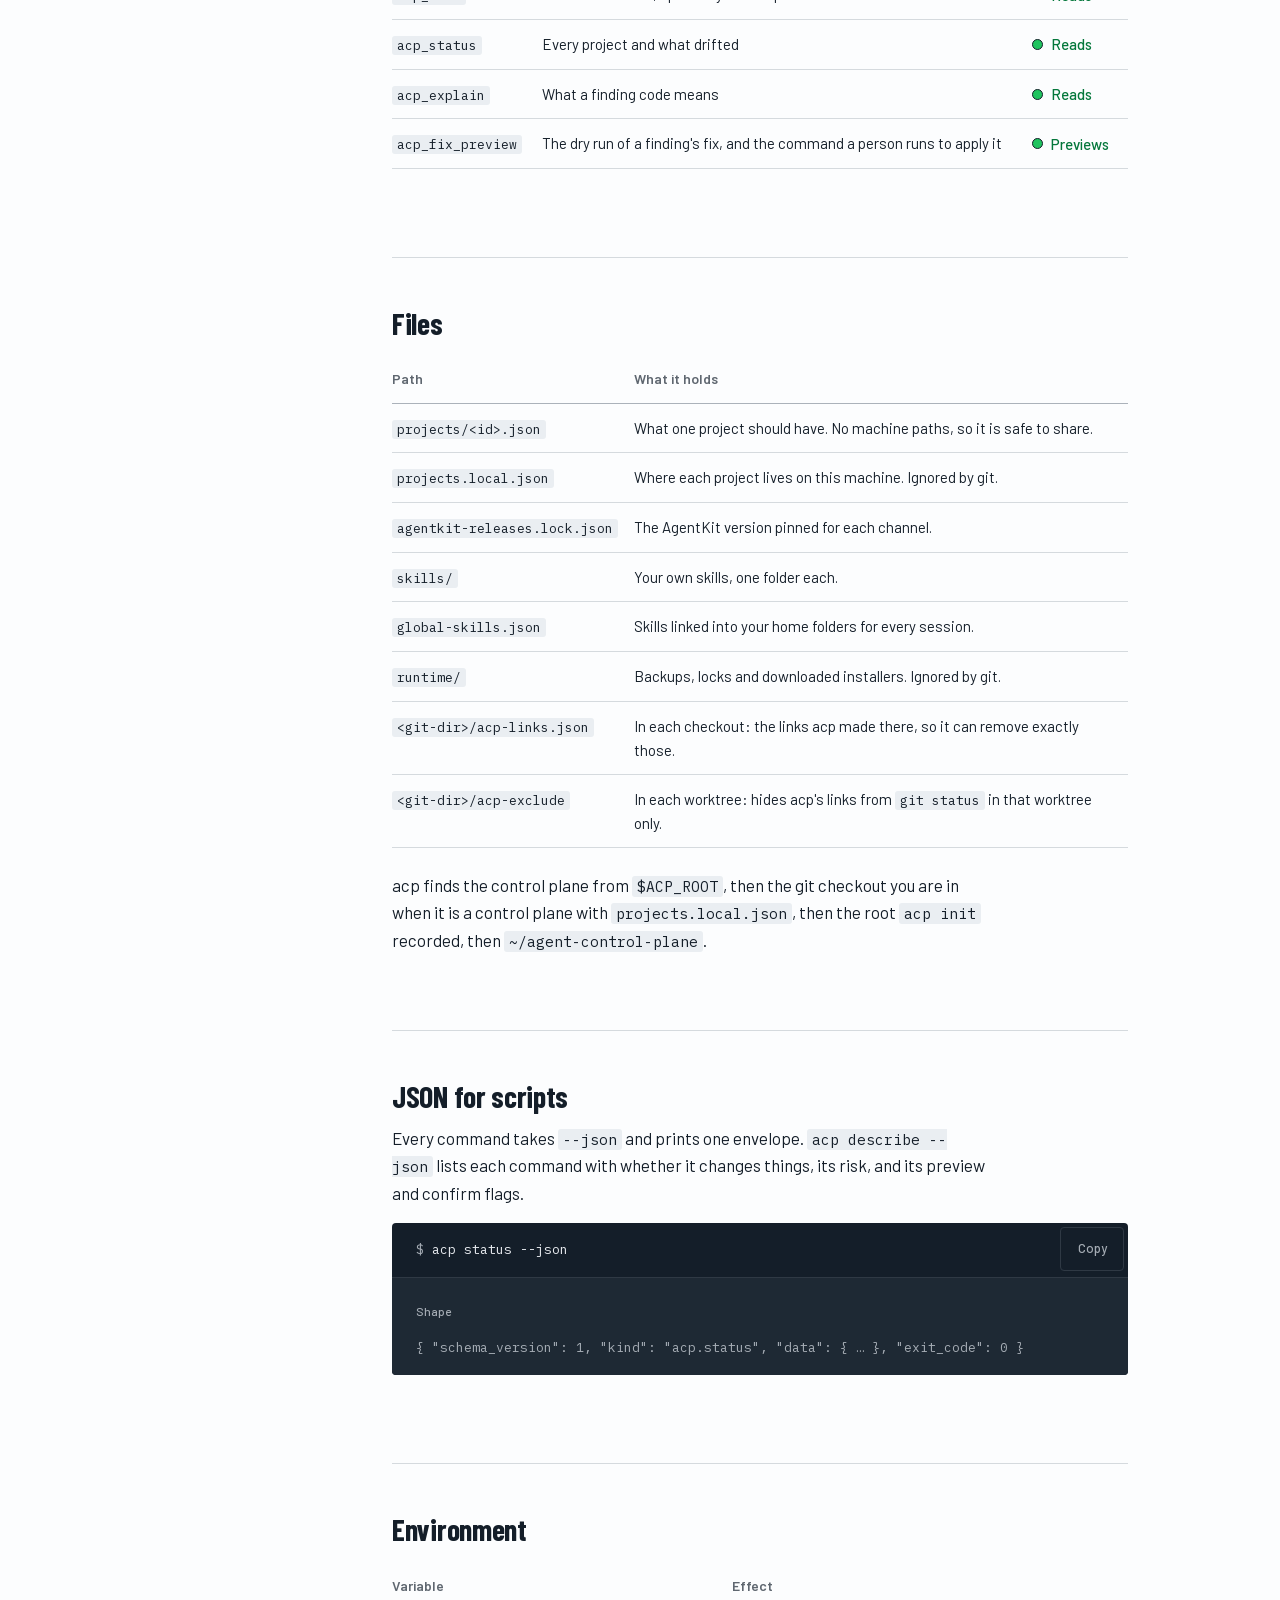
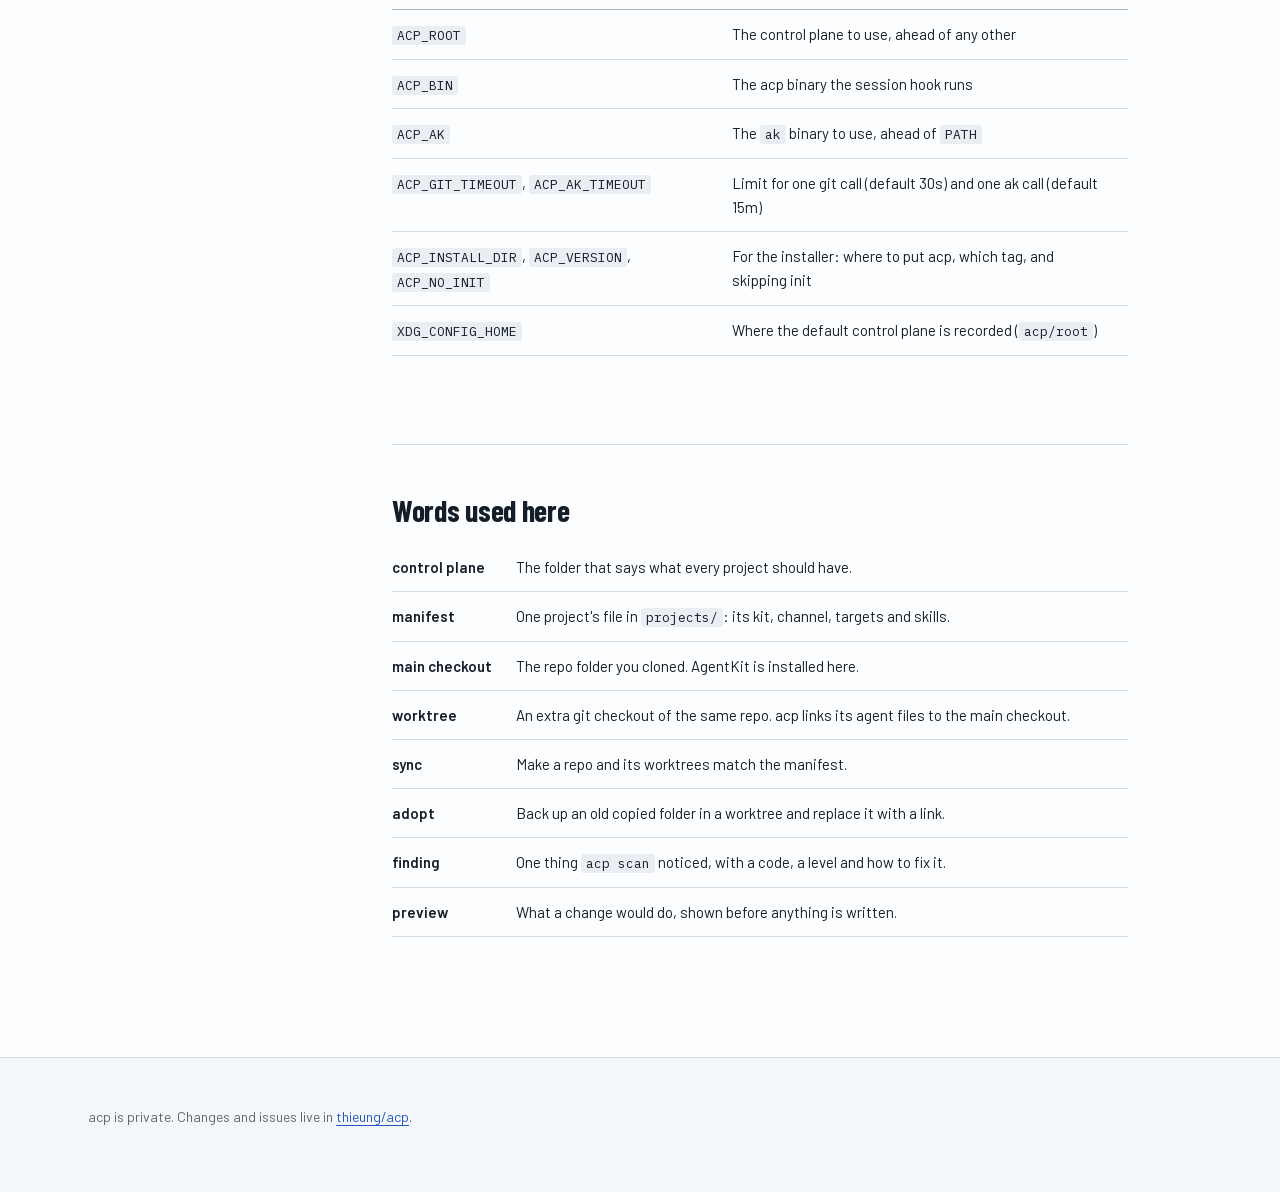
==== commit d7a011c3: "feat(skills): add combinable AgentKit skill presets A full kit installs every skill it ships (105 fo" ====
--- a/site/index.html
+++ b/site/index.html
@@ -556,6 +556,8 @@
           <div class="term"><div class="cmd"><pre><code>acp skills list my-app
 acp skills set my-app --add release-notes --remove ak-shopify
 acp skills set my-app --add release-notes --remove ak-shopify --apply</code></pre><button type="button" class="copy"></button></div></div>
+          <p lang="en">Want only part of AgentKit? <code class="w">acp skills set my-app --preset minimal,pr --apply</code> installs short lists of AgentKit skills you combine with commas: <code>minimal</code> (brainstorm, plan, cook, test, git, fix, debug, scout, vault) and <code>continuity</code> (journal, handoff, watzup, sumup) for any kit; <code>pr</code>, <code>frontend</code>, <code>backend</code> and <code>pipeline</code> for engineer; <code>marketing</code> for marketing. <code>all</code> brings the whole kit back, and <code>--add</code> puts one more skill on the list. To start new projects this way, set <code>"agentkit": {"skills": "minimal,pr"}</code> in <code>project-defaults.json</code>.</p>
+          <p lang="vi">Chỉ cần một phần AgentKit? <code class="w">acp skills set my-app --preset minimal,pr --apply</code> cài các danh sách skill AgentKit ngắn, ghép với nhau bằng dấu phẩy: <code>minimal</code> (brainstorm, plan, cook, test, git, fix, debug, scout, vault) và <code>continuity</code> (journal, handoff, watzup, sumup) dùng cho mọi kit; <code>pr</code>, <code>frontend</code>, <code>backend</code> và <code>pipeline</code> cho engineer; <code>marketing</code> cho marketing. <code>all</code> đưa cả kit trở lại, còn <code>--add</code> thêm một skill vào danh sách. Muốn project mới bắt đầu như vậy, đặt <code>"agentkit": {"skills": "minimal,pr"}</code> trong <code>project-defaults.json</code>.</p>
           <p lang="en">Personal skills live in the control plane's <code>skills/</code> folder, one folder per skill. <code class="w">acp kit add my-app</code> gives AgentKit to a project that was added without it.</p>
           <p lang="vi">Skill cá nhân nằm trong thư mục <code>skills/</code> của control plane, mỗi skill một thư mục. <code class="w">acp kit add my-app</code> thêm AgentKit cho project lúc thêm vào chưa có.</p>
         </section>
